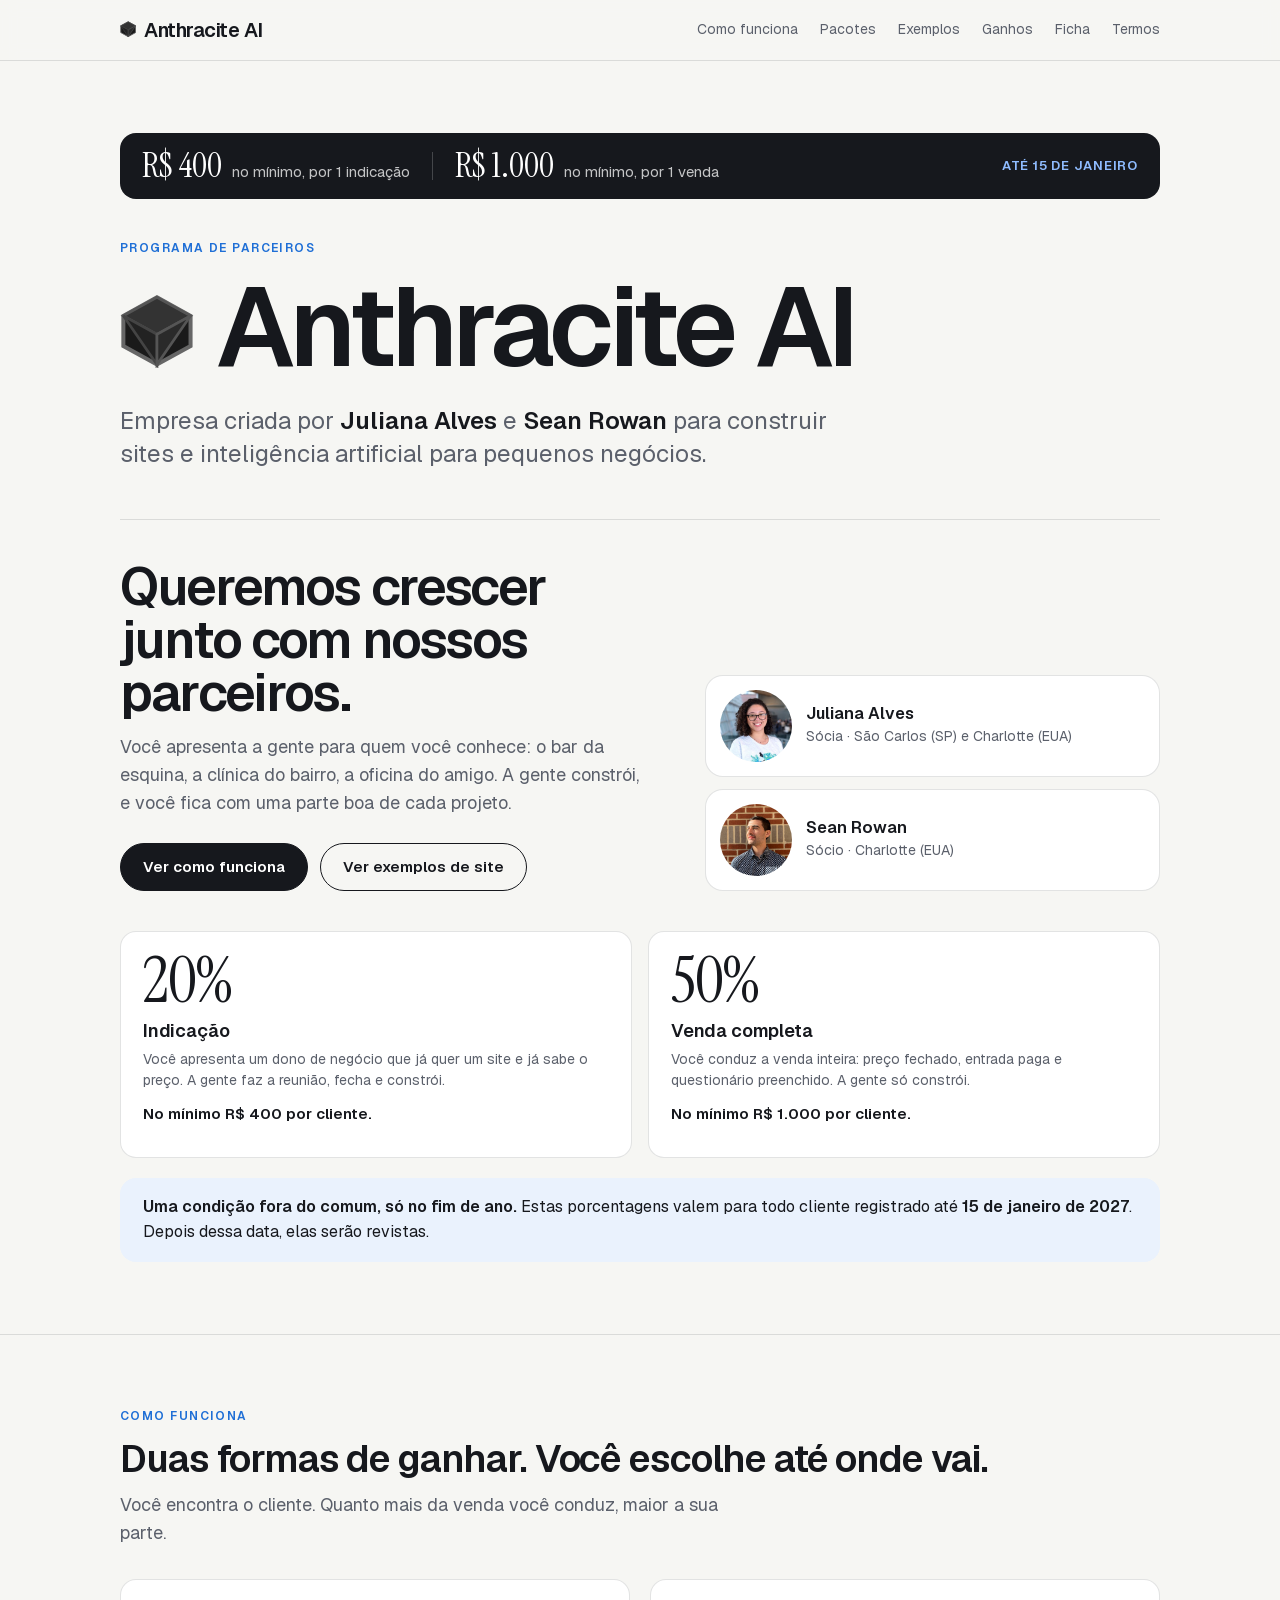
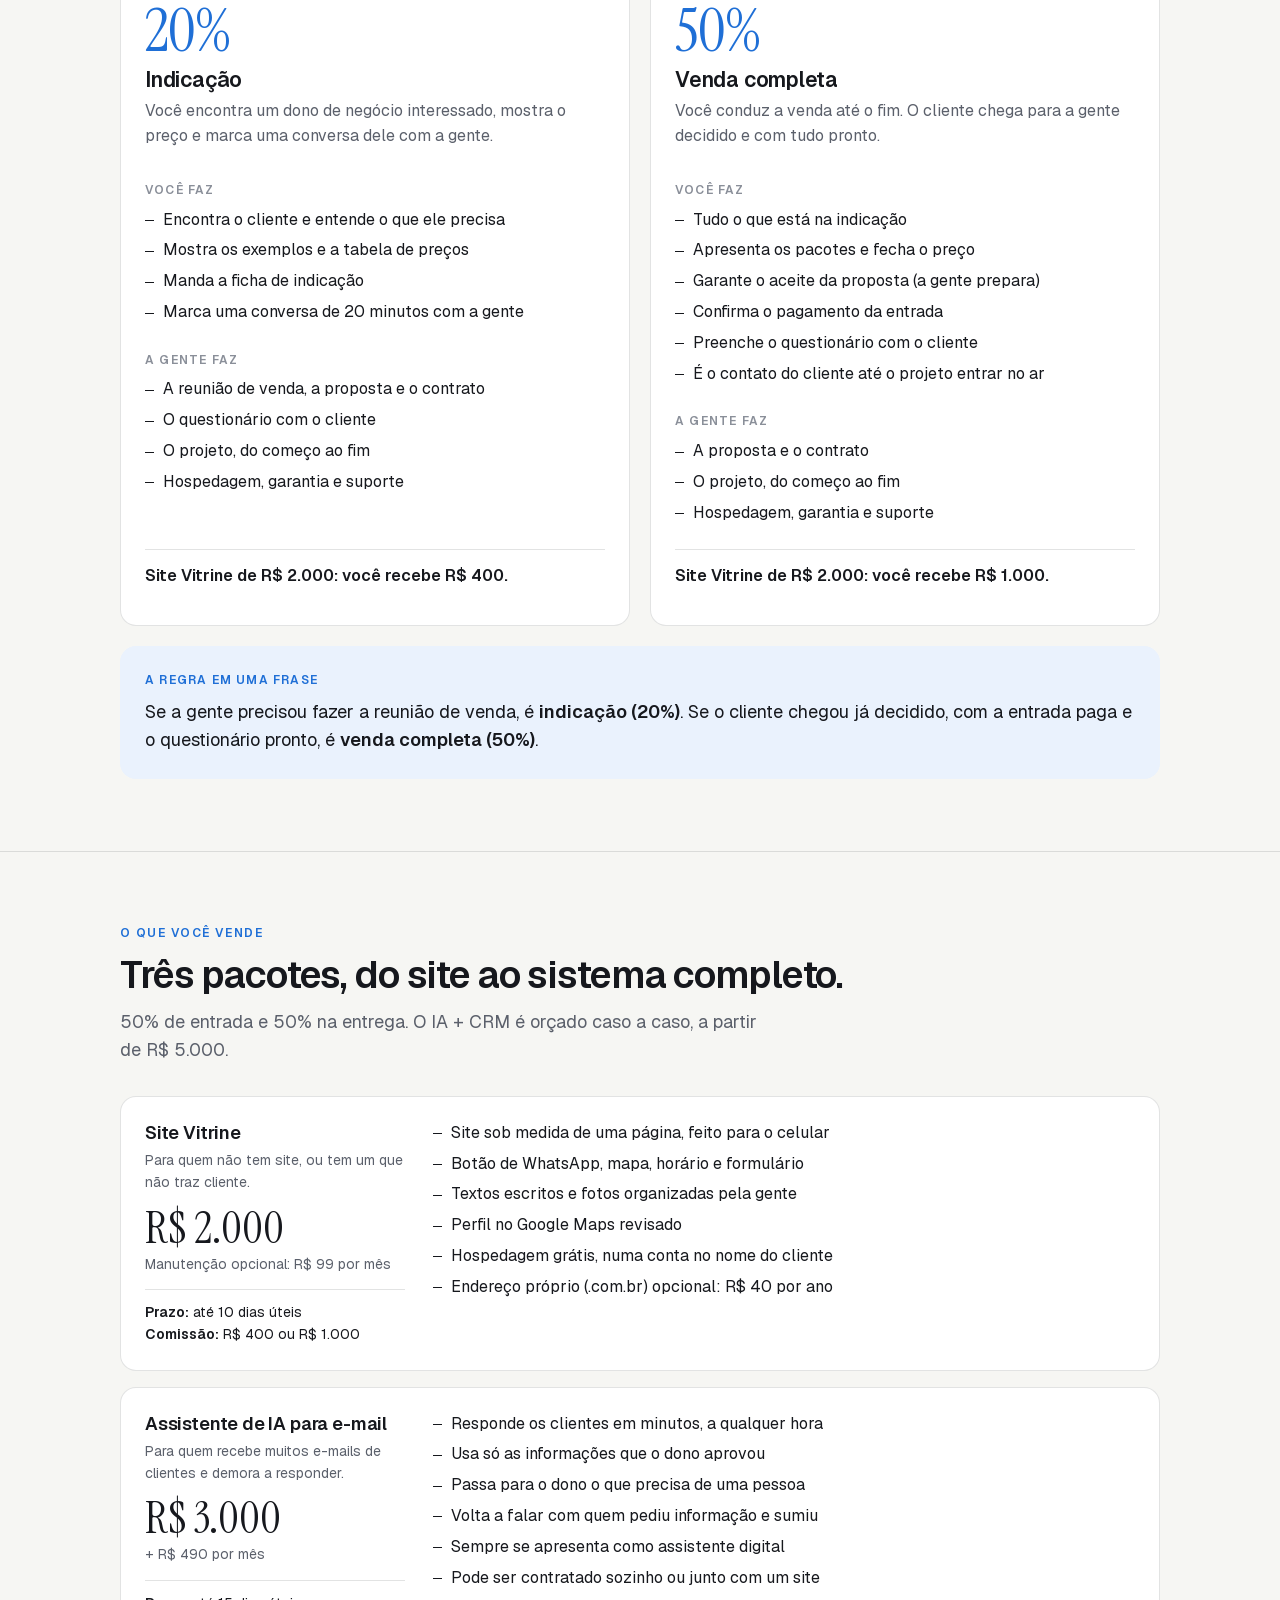
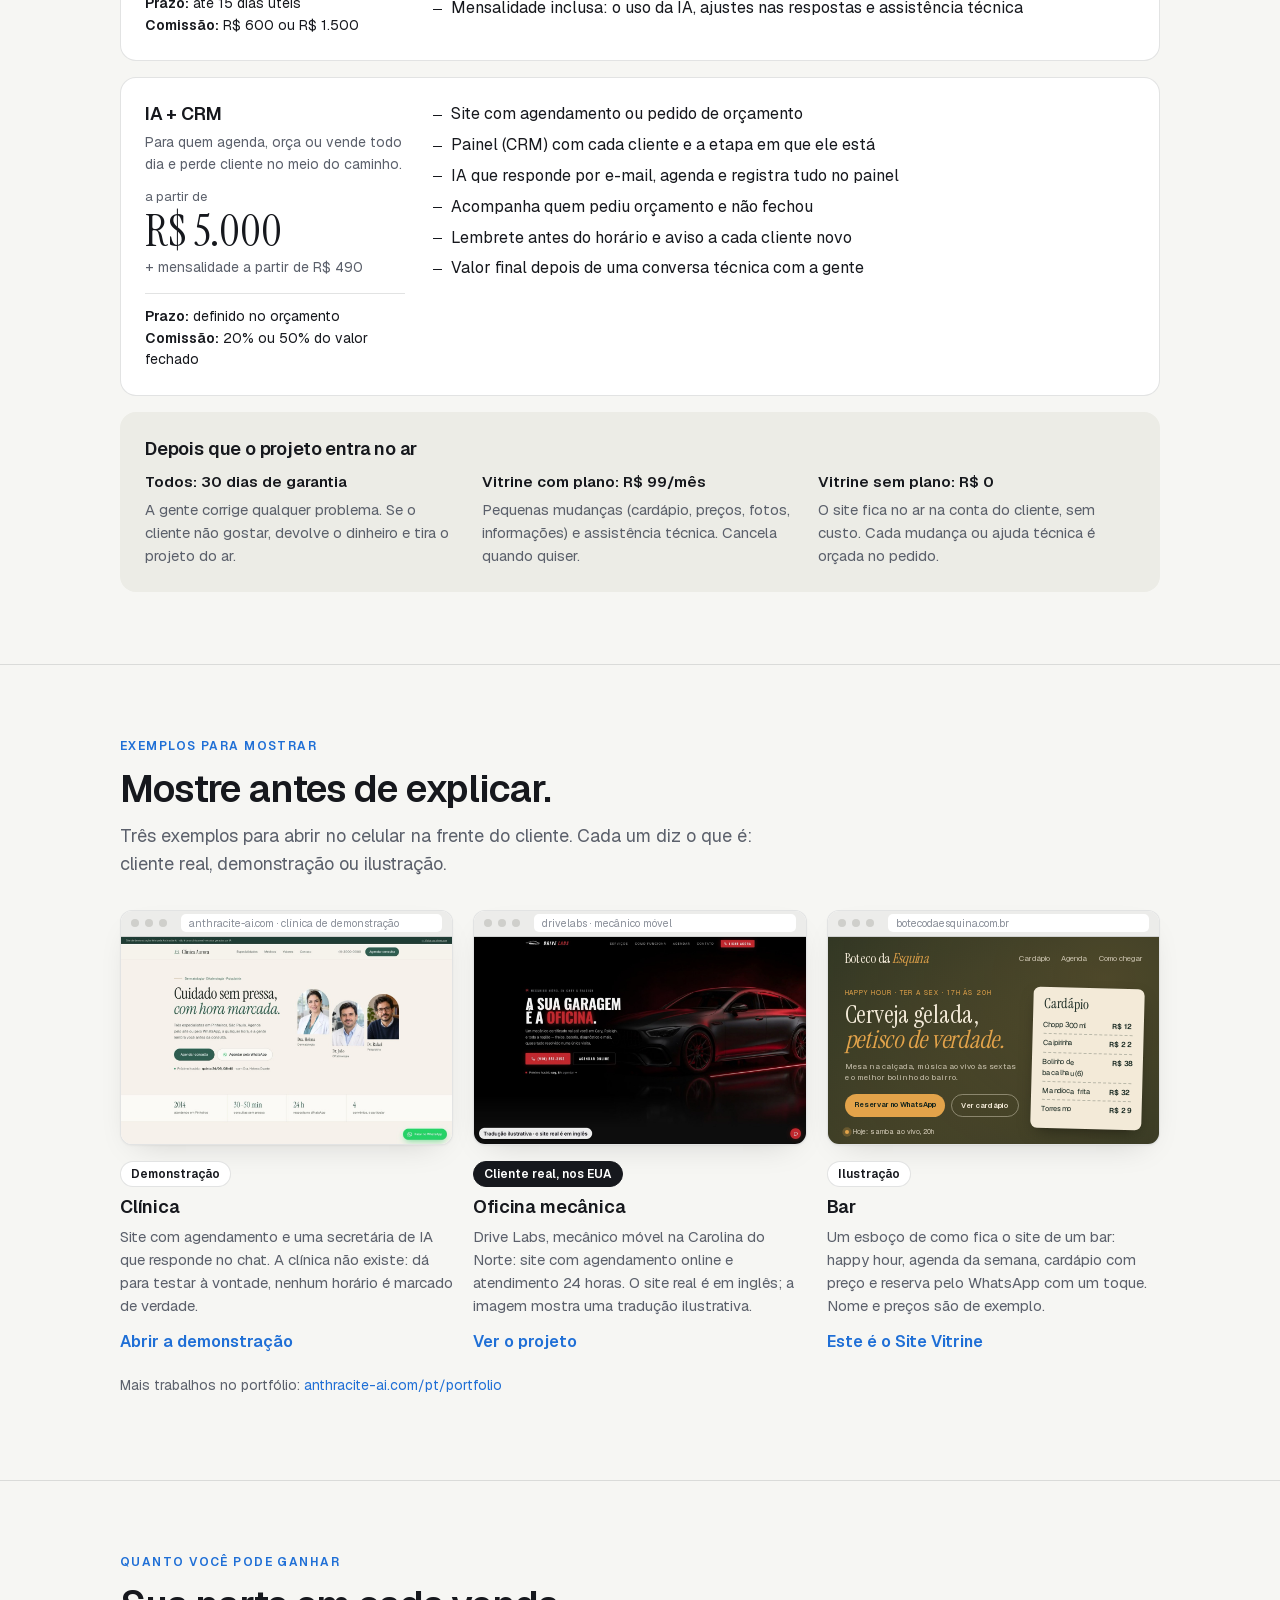
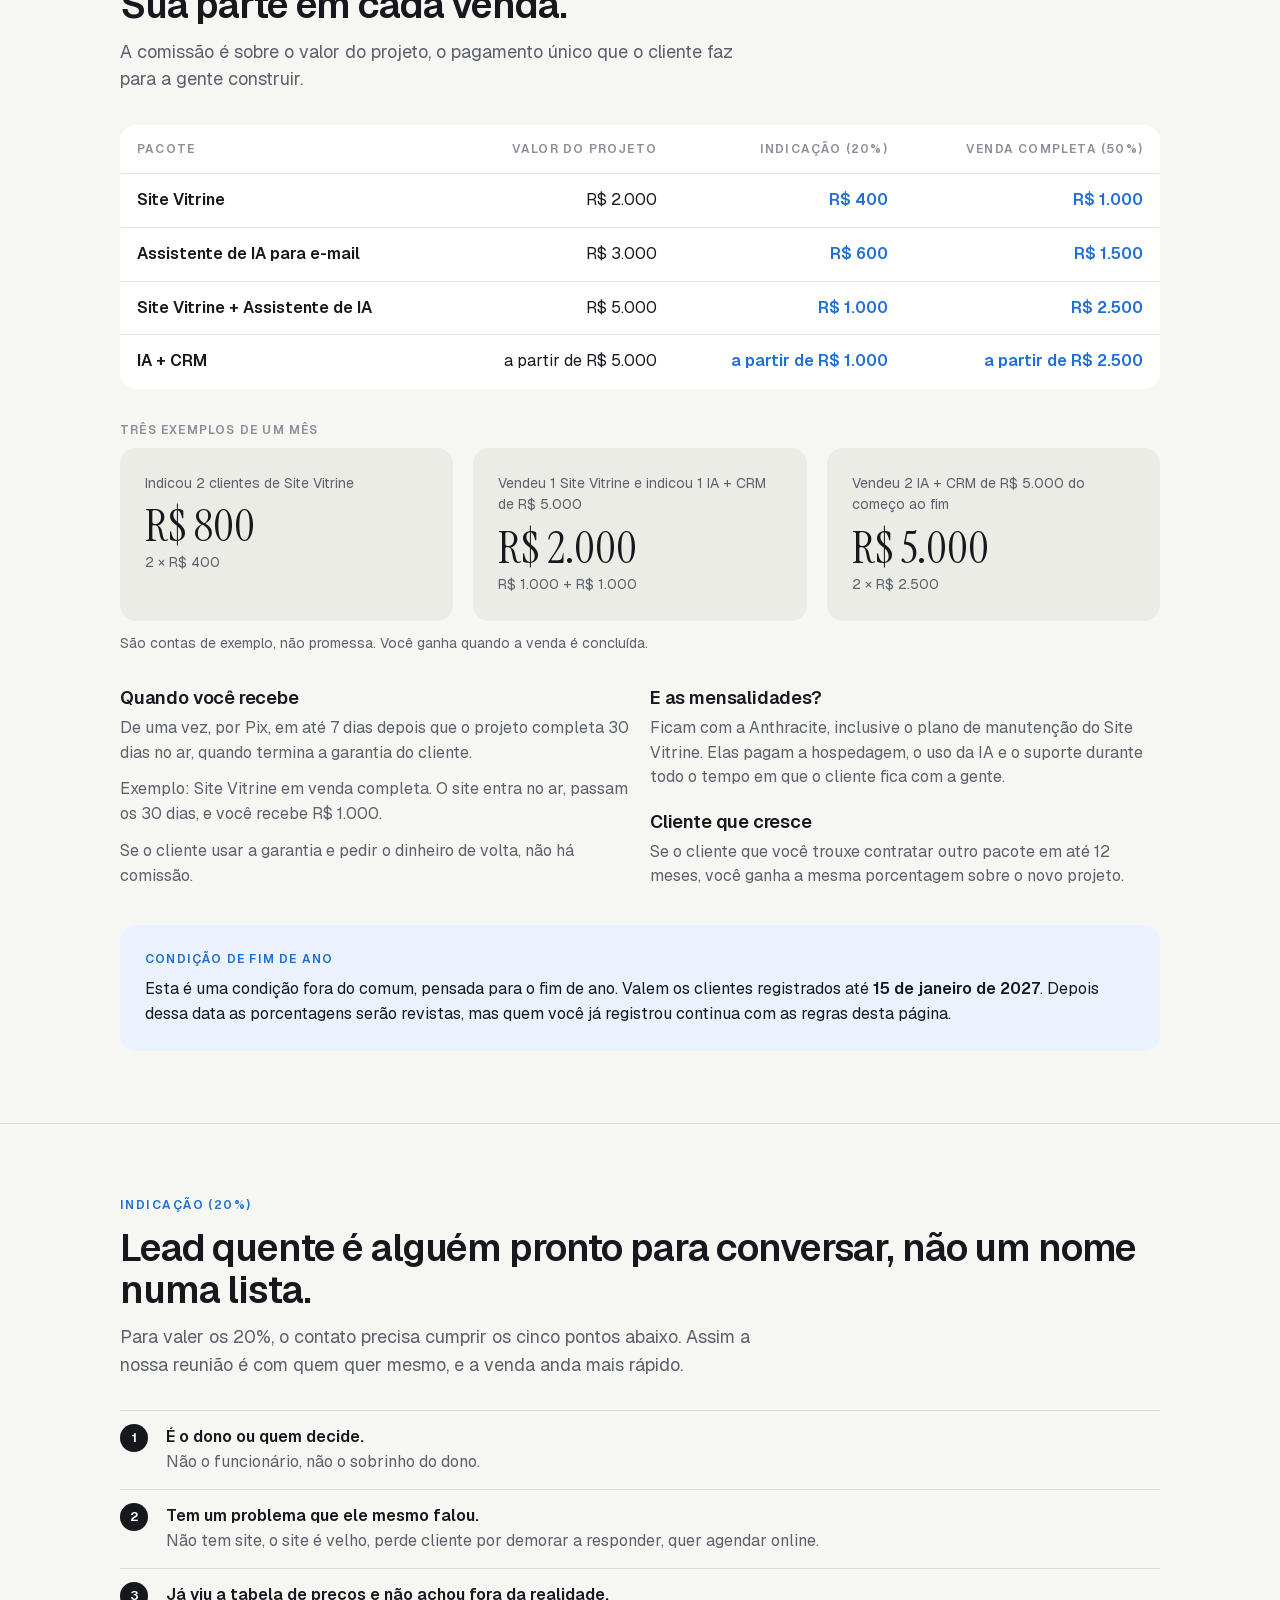
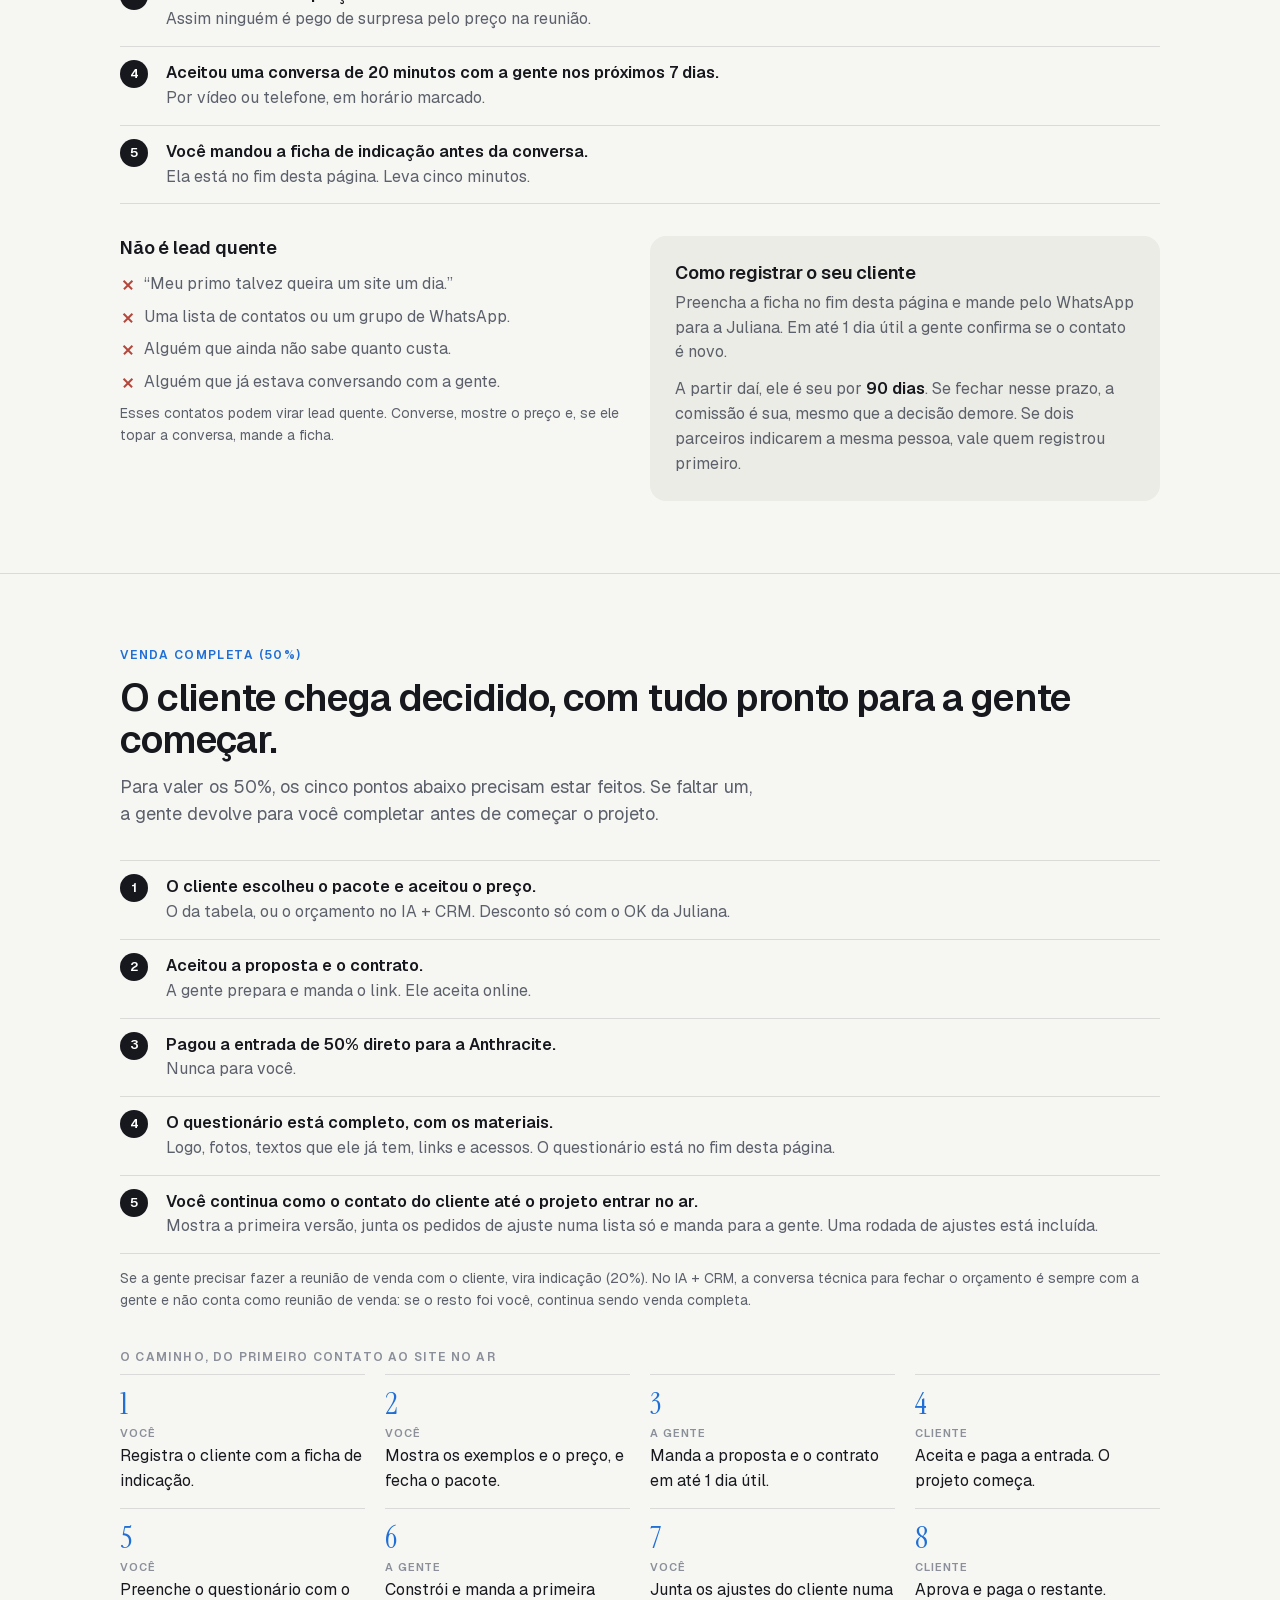
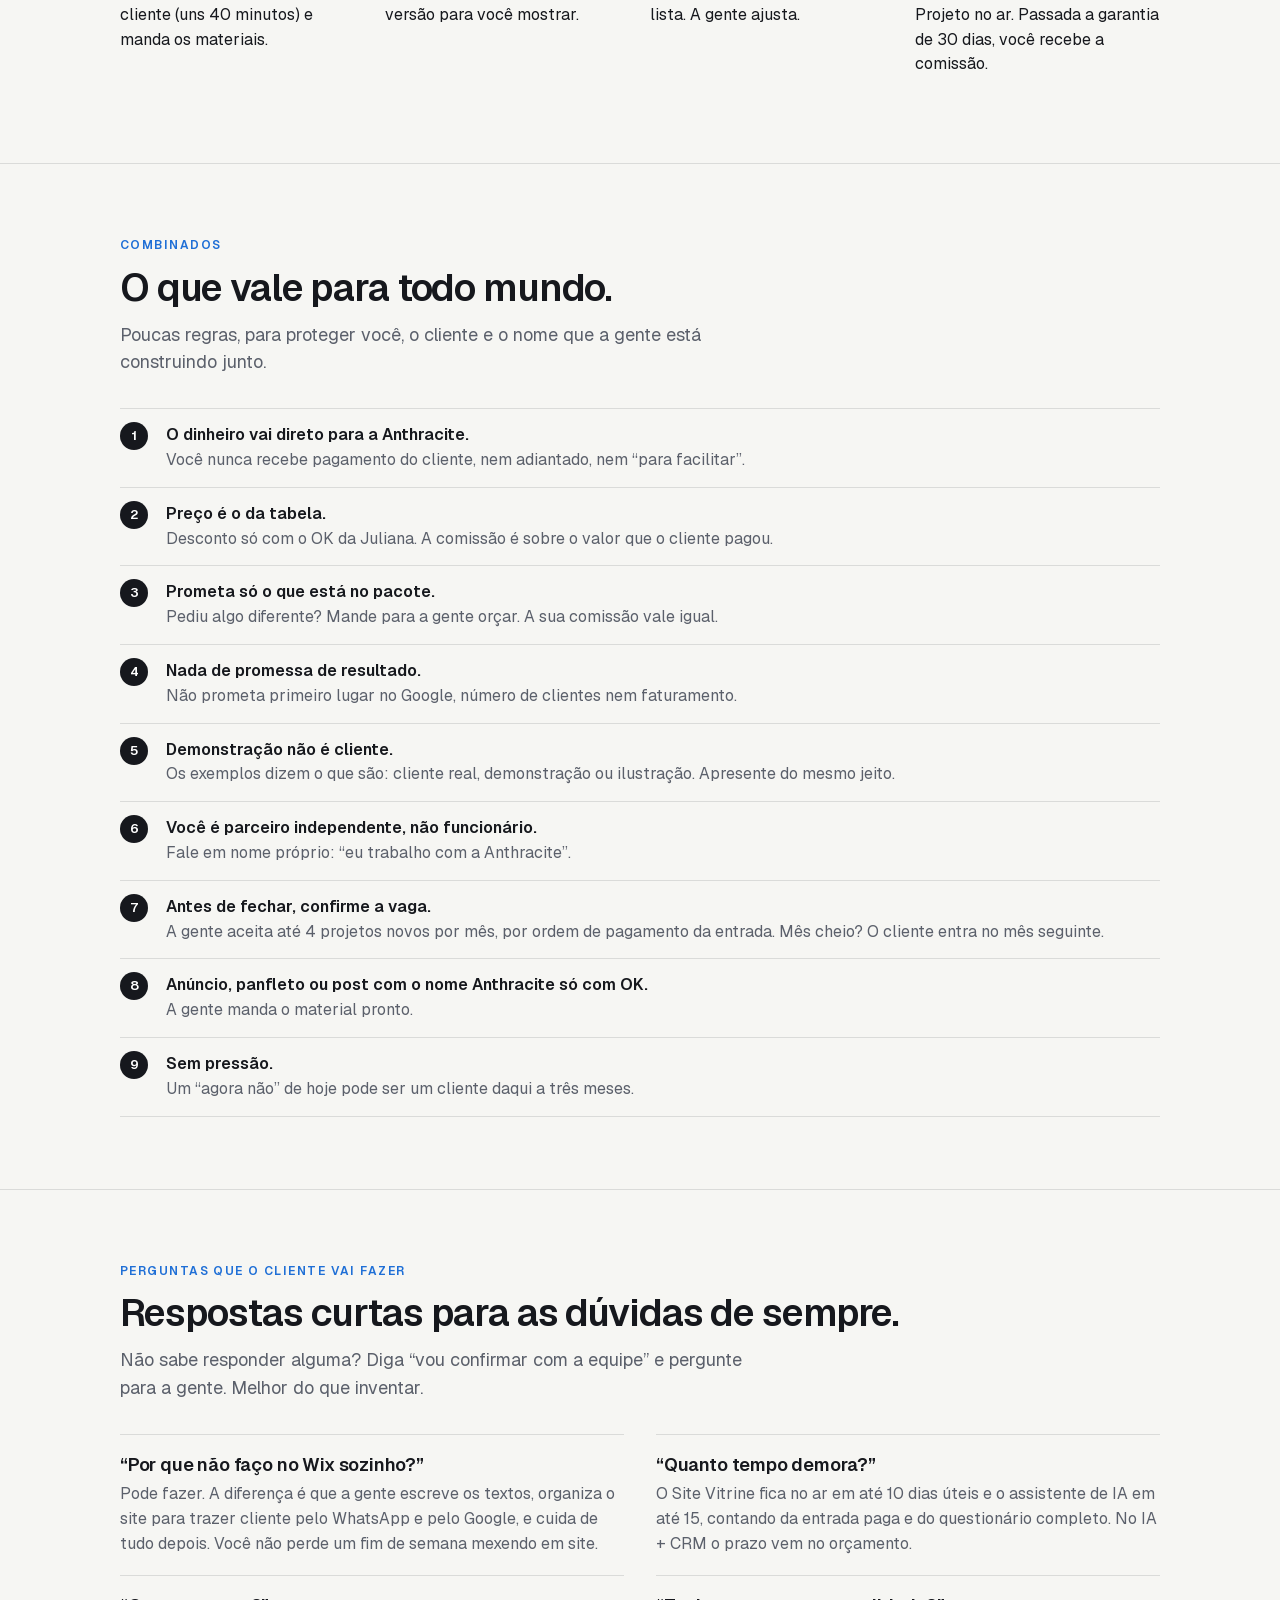
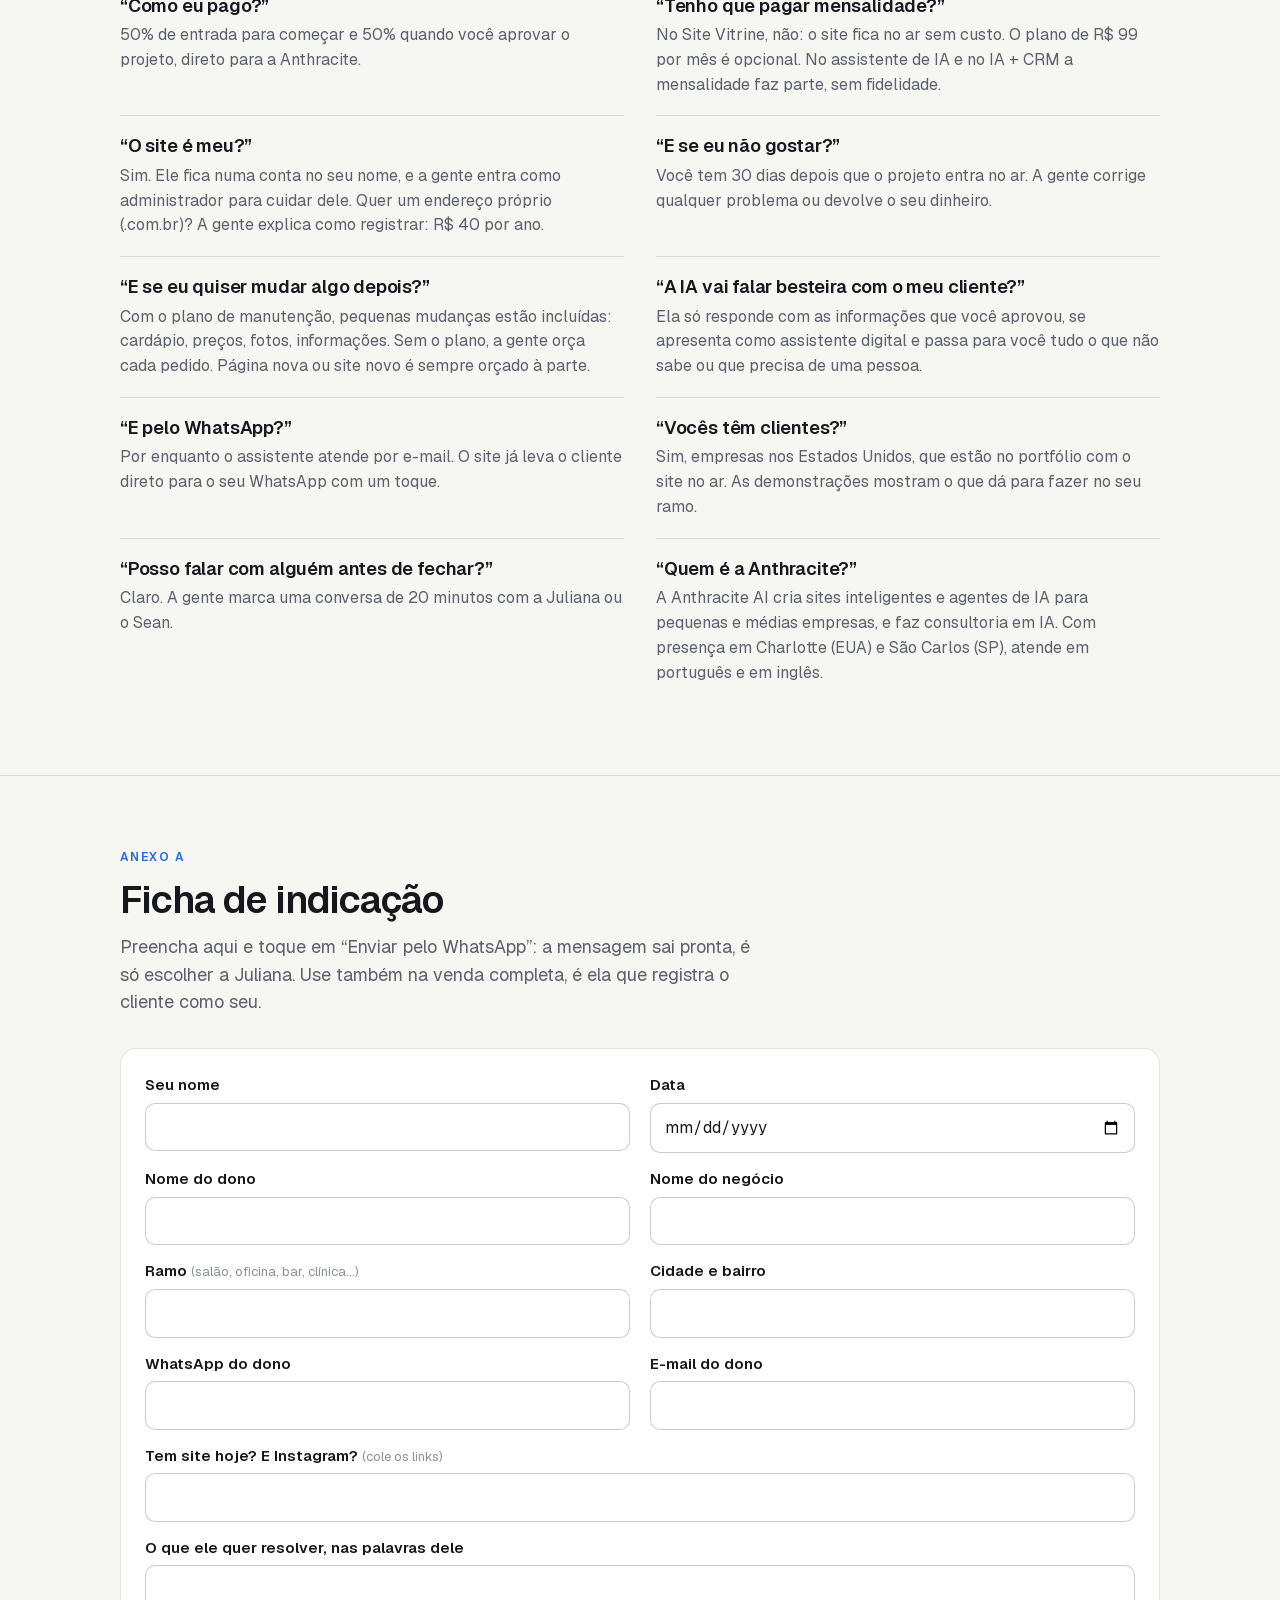
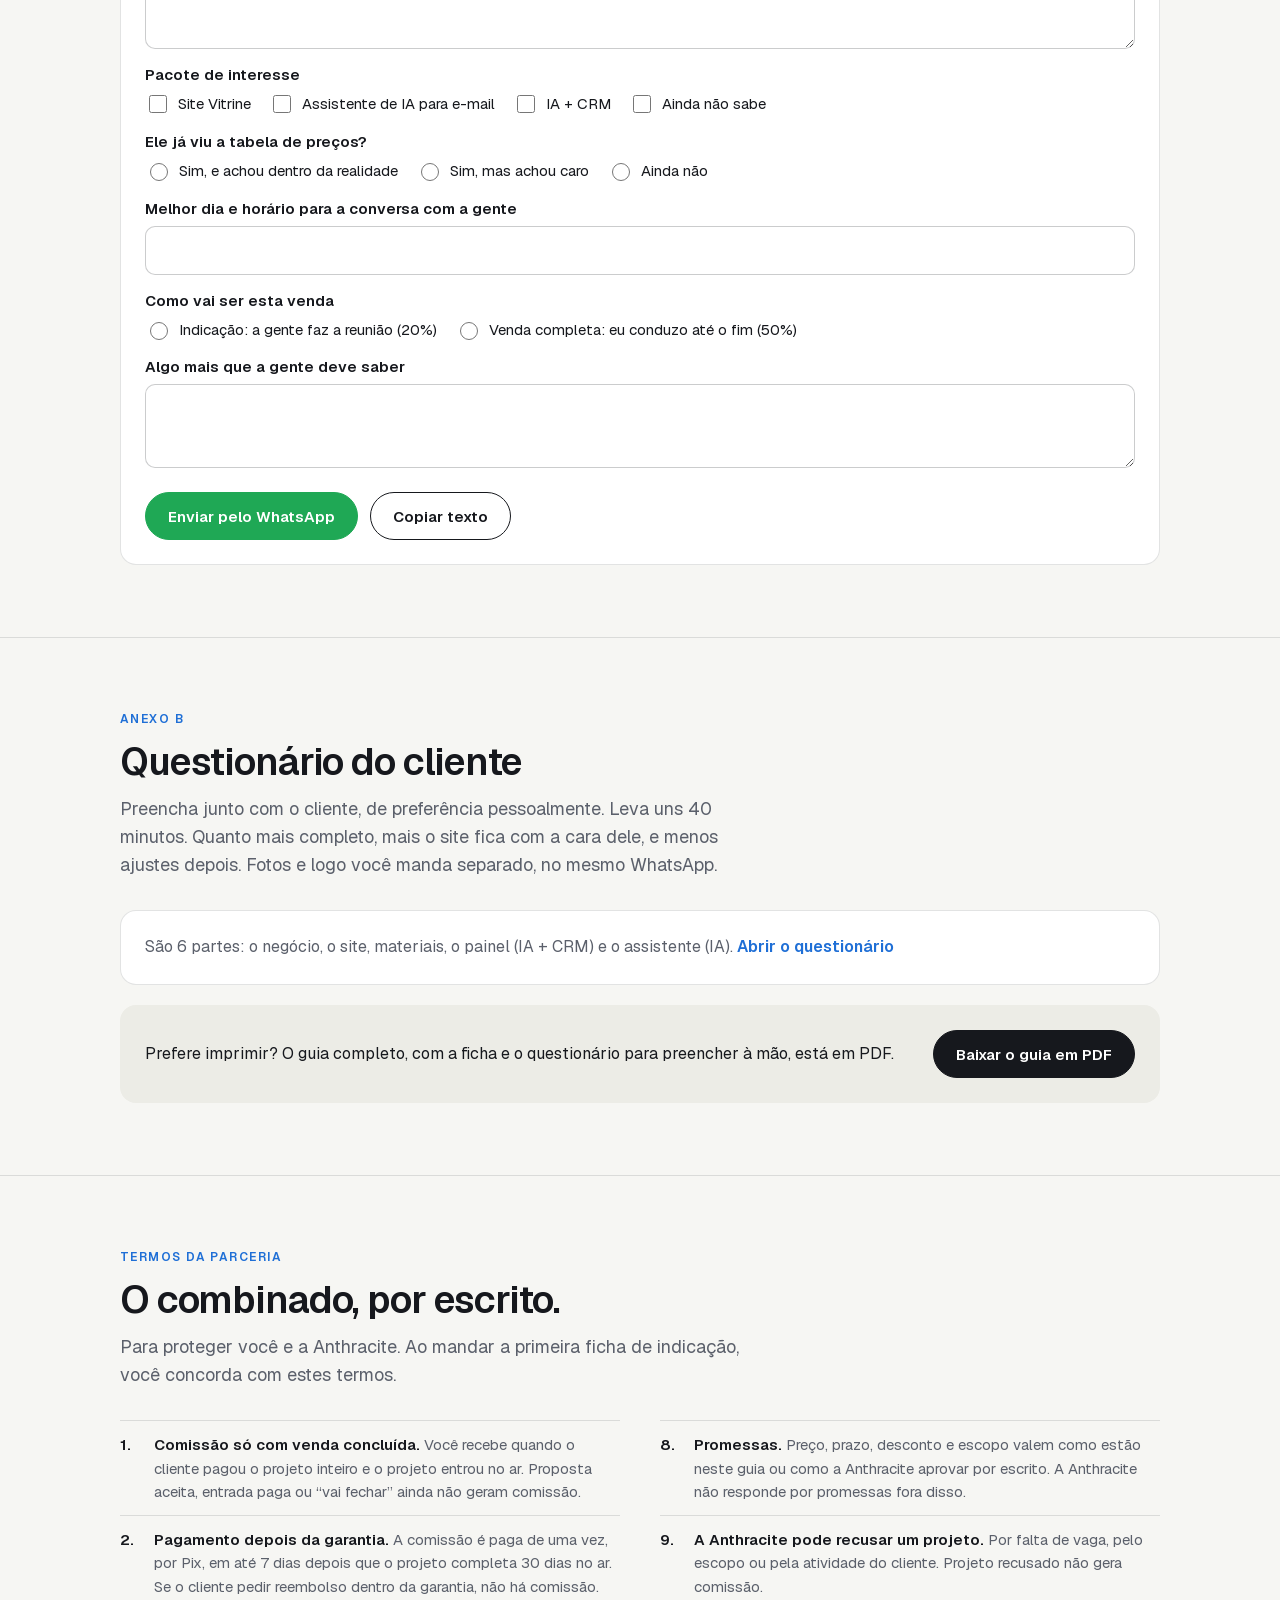
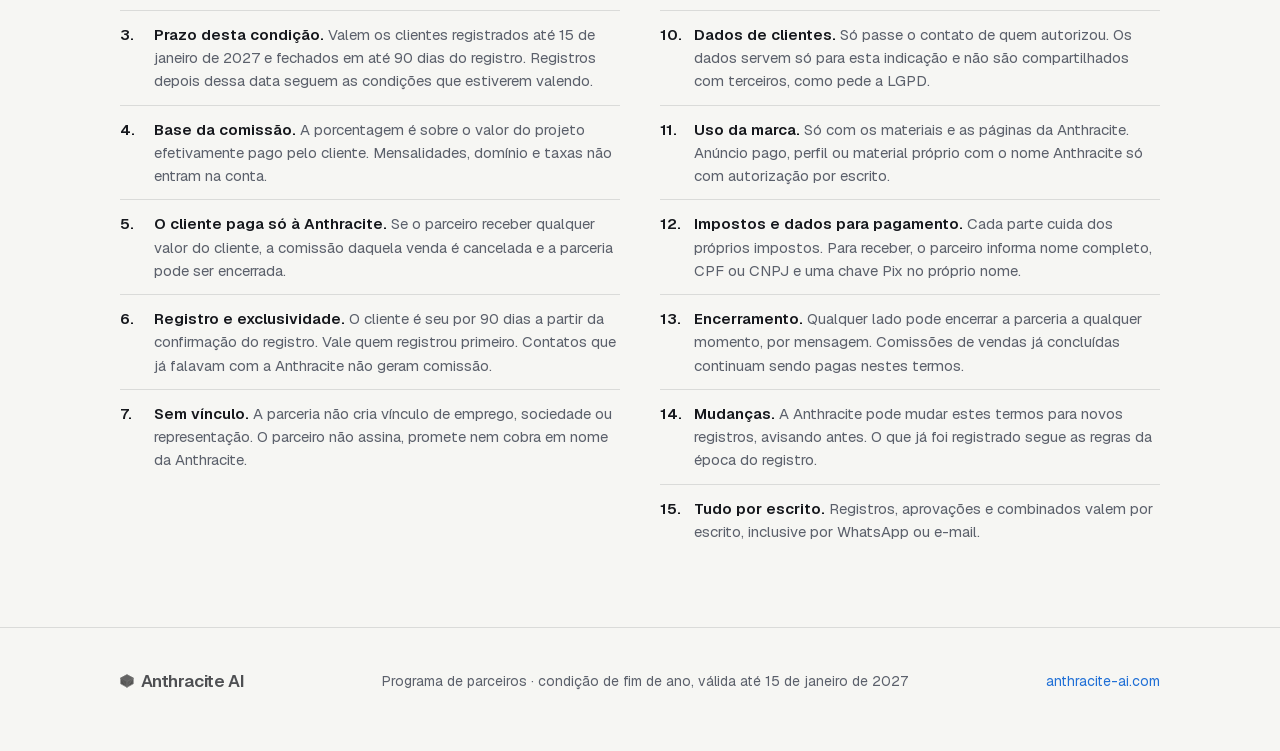
==== index.html @ 63279ece "Mínimos no topo, condição de fim de ano, pagamento após a garantia e termos da parceria" ====
<!doctype html>
<html lang="pt-BR">
<head>
<meta charset="utf-8">
<meta name="viewport" content="width=device-width, initial-scale=1">
<meta name="robots" content="noindex, nofollow">
<title>Seja parceiro · Anthracite AI</title>
<meta name="description" content="Programa de parceiros da Anthracite AI: indique ou venda sites e assistentes de IA e fique com 20% ou 50% de cada projeto.">
<meta property="og:title" content="Seja parceiro da Anthracite AI">
<meta property="og:description" content="Você apresenta, a gente constrói. 20% na indicação, 50% na venda completa.">
<link rel="icon" href="data:image/svg+xml,%3Csvg xmlns='http://www.w3.org/2000/svg' viewBox='0 0 22 22'%3E%3Cpolygon points='11,1 21,6.5 21,15.5 11,21 1,15.5 1,6.5' fill='%231a1a1a'/%3E%3Cpolygon points='11,1 21,6.5 11,12 1,6.5' fill='%23333'/%3E%3C/svg%3E">
<style>
@font-face { font-family: "Geist"; font-weight: 400; font-display: swap; src: url(assets/fonts/Geist-Regular.woff) format("woff"); }
@font-face { font-family: "Geist"; font-weight: 600; font-display: swap; src: url(assets/fonts/Geist-SemiBold.woff) format("woff"); }
@font-face { font-family: "Instrument Serif"; font-weight: 400; font-display: swap; src: url(assets/fonts/InstrumentSerif-Regular.woff) format("woff"); }

:root {
  --coal: #16181d;
  --muted: #5b606b;
  --faint: #8a8f99;
  --fog: #f6f6f3;
  --white: #ffffff;
  --line: rgba(22, 24, 29, 0.12);
  --blue: #1f6fd6;
  --blue-soft: #eaf2fd;
  --red: #b4473c;
  --wa: #1fa855;
}
* { box-sizing: border-box; }
html { scroll-behavior: smooth; -webkit-text-size-adjust: 100%; }
body {
  margin: 0; background: var(--fog); color: var(--coal);
  font-family: "Geist", -apple-system, "Helvetica Neue", Arial, sans-serif;
  font-size: 16px; line-height: 1.55;
}
img { max-width: 100%; display: block; }
a { color: var(--blue); text-decoration: none; }
a:hover { text-decoration: underline; }
.wrap { max-width: 1080px; margin: 0 auto; padding: 0 20px; }
section { padding: 72px 0; border-top: 1px solid var(--line); }
section[id] { scroll-margin-top: 64px; }

/* type */
.eyebrow { font-size: 12px; font-weight: 600; letter-spacing: .12em; text-transform: uppercase; color: var(--blue); margin: 0 0 12px; }
h1 { font-size: clamp(40px, 7vw, 68px); line-height: 1.02; letter-spacing: -.035em; font-weight: 600; margin: 0; }
h2 { font-size: clamp(28px, 4vw, 38px); line-height: 1.1; letter-spacing: -.03em; font-weight: 600; margin: 0 0 12px; }
h3 { font-size: 18px; line-height: 1.3; letter-spacing: -.01em; font-weight: 600; margin: 0 0 6px; }
p { margin: 0 0 12px; }
.lead { font-size: 18px; color: var(--muted); max-width: 640px; margin-bottom: 32px; }
.muted { color: var(--muted); }
.small { font-size: 14px; }
.serif { font-family: "Instrument Serif", Georgia, serif; font-weight: 400; }
.label { font-size: 12px; font-weight: 600; letter-spacing: .1em; text-transform: uppercase; color: var(--faint); margin: 20px 0 8px; }

/* chrome */
.top { position: sticky; top: 0; z-index: 10; background: rgba(246,246,243,.92); backdrop-filter: blur(8px); -webkit-backdrop-filter: blur(8px); border-bottom: 1px solid var(--line); }
.top .wrap { display: flex; align-items: center; justify-content: space-between; height: 60px; gap: 16px; }
.wordmark { display: inline-flex; align-items: baseline; gap: .4em; font-weight: 600; letter-spacing: -.025em; font-size: 20px; color: var(--coal); white-space: nowrap; }
.wordmark:hover { text-decoration: none; }
.wordmark svg { width: .82em; height: .82em; position: relative; top: .045em; flex-shrink: 0; }
.top nav { display: flex; gap: 22px; font-size: 14px; }
.top nav a { color: var(--muted); }
.top nav a:hover { color: var(--coal); text-decoration: none; }
@media (max-width: 760px) { .top nav { display: none; } }

.btn { display: inline-flex; align-items: center; justify-content: center; gap: 8px; height: 48px; padding: 0 22px; border-radius: 999px; font-weight: 600; font-size: 15px; border: 1px solid var(--coal); cursor: pointer; font-family: inherit; }
.btn:hover { text-decoration: none; }
.btn.dark { background: var(--coal); color: #fff; }
.btn.light { background: transparent; color: var(--coal); }
.btn.wa { background: var(--wa); border-color: var(--wa); color: #fff; }
.btns { display: flex; flex-wrap: wrap; gap: 12px; }

/* blocks */
.card { background: var(--white); border: 1px solid var(--line); border-radius: 16px; padding: 24px; }
.card.soft { background: #ecece6; border-color: transparent; }
.card.blue { background: var(--blue-soft); border-color: transparent; }
.grid2 { display: grid; grid-template-columns: 1fr 1fr; gap: 20px; }
.grid3 { display: grid; grid-template-columns: repeat(3, 1fr); gap: 20px; }
@media (max-width: 820px) { .grid2, .grid3 { grid-template-columns: 1fr; } }
ul.dash { list-style: none; padding: 0; margin: 0; }
ul.dash li { position: relative; padding-left: 18px; margin-bottom: 6px; }
ul.dash li::before { content: ""; position: absolute; left: 0; top: .78em; width: 9px; height: 1px; background: var(--coal); }
ol.check { list-style: none; padding: 0; margin: 0; counter-reset: c; }
ol.check li { counter-increment: c; position: relative; padding: 14px 0 14px 46px; border-top: 1px solid var(--line); }
ol.check li:last-child { border-bottom: 1px solid var(--line); }
ol.check li::before { content: counter(c); position: absolute; left: 0; top: 13px; width: 28px; height: 28px; border-radius: 50%; background: var(--coal); color: #fff; font-size: 13px; font-weight: 600; display: flex; align-items: center; justify-content: center; }
ol.check li strong { display: block; font-weight: 600; }
ol.check li span { color: var(--muted); }
.x { list-style: none; padding: 0; margin: 0; }
.x li { position: relative; padding-left: 24px; margin-bottom: 8px; color: var(--muted); }
.x li::before, .x li::after { content: ""; position: absolute; left: 2px; top: .75em; width: 12px; height: 1.5px; background: var(--red); transform: rotate(45deg); }
.x li::after { transform: rotate(-45deg); }

/* hero */
.hero { padding: 72px 0 72px; border-top: 0; }
.biglogo { display: inline-flex; align-items: baseline; gap: .2em; font-weight: 600; letter-spacing: -.04em; line-height: 1; font-size: clamp(52px, 11vw, 112px); color: var(--coal); white-space: nowrap; }
.biglogo svg { width: .66em; height: .66em; position: relative; top: .02em; flex-shrink: 0; }
.hero .made { font-size: clamp(19px, 2.4vw, 24px); color: var(--muted); max-width: 720px; margin: 22px 0 0; line-height: 1.4; }
.hero .made strong { color: var(--coal); font-weight: 600; }
.hero-row { display: grid; grid-template-columns: 1.2fr 1fr; gap: 40px; align-items: end; margin-top: 48px; padding-top: 40px; border-top: 1px solid var(--line); }
@media (max-width: 860px) { .hero-row { grid-template-columns: 1fr; gap: 28px; } }
.hero h1 { font-size: clamp(34px, 5vw, 52px); }
.hero .sub { font-size: 18px; color: var(--muted); max-width: 520px; margin: 14px 0 26px; }
.founders { display: flex; flex-direction: column; gap: 12px; }
.founder { display: flex; align-items: center; gap: 14px; background: var(--white); border: 1px solid var(--line); border-radius: 18px; padding: 14px 18px 14px 14px; }
.founder img { width: 72px; height: 72px; border-radius: 50%; object-fit: cover; flex-shrink: 0; }
.founder .name { font-weight: 600; font-size: 16.5px; line-height: 1.2; }
.founder .role { color: var(--muted); font-size: 14px; margin-top: 2px; }
.pct { display: grid; grid-template-columns: 1fr 1fr; gap: 16px; margin-top: 40px; }
.pct .card { padding: 20px 22px; }
.big { font-family: "Instrument Serif", Georgia, serif; font-size: 64px; line-height: .9; letter-spacing: -.02em; }
.banner { margin-top: 20px; padding: 16px 22px; }

.hook { display: flex; flex-wrap: wrap; align-items: center; gap: 10px 22px; background: var(--coal); color: #fff; border-radius: 16px; padding: 16px 22px; margin-bottom: 40px; }
.hook .item { display: flex; align-items: baseline; gap: 10px; }
.hook .num { font-family: "Instrument Serif", Georgia, serif; font-size: 34px; line-height: 1; color: #fff; }
.hook .txt { font-size: 15px; color: rgba(255,255,255,.75); }
.hook .sep { width: 1px; height: 28px; background: rgba(255,255,255,.2); }
.hook .until { margin-left: auto; font-size: 13px; font-weight: 600; letter-spacing: .06em; text-transform: uppercase; color: #8fbcff; }
@media (max-width: 760px) { .hook .sep { display: none; } .hook .until { margin-left: 0; } }
.min { margin-top: 10px; font-weight: 600; font-size: 15px; }
ol.terms { counter-reset: t; list-style: none; padding: 0; margin: 0; columns: 2; column-gap: 40px; }
@media (max-width: 760px) { ol.terms { columns: 1; } }
ol.terms li { counter-increment: t; break-inside: avoid; position: relative; padding: 12px 0 12px 34px; border-top: 1px solid var(--line); font-size: 15px; color: var(--muted); }
ol.terms li::before { content: counter(t) "."; position: absolute; left: 0; top: 12px; font-weight: 600; color: var(--coal); }
ol.terms li strong { color: var(--coal); font-weight: 600; }

/* tiers */
.tier .big { color: var(--blue); font-size: 60px; }
.tier .example { margin-top: 18px; padding-top: 14px; border-top: 1px solid var(--line); font-weight: 600; }
.tier { display: flex; flex-direction: column; }
.tier .example { margin-top: auto; }
.tier .spacer { height: 18px; }

/* packages */
.pkg { display: grid; grid-template-columns: 260px 1fr; gap: 28px; }
@media (max-width: 760px) { .pkg { grid-template-columns: 1fr; gap: 16px; } }
.price { font-family: "Instrument Serif", Georgia, serif; font-size: 44px; line-height: 1; margin-top: 12px; }
.from { font-size: 13px; color: var(--muted); margin-top: 12px; }
.from + .price { margin-top: 2px; }
.per { font-size: 14px; color: var(--muted); margin-top: 4px; }
.meta { margin-top: 14px; padding-top: 12px; border-top: 1px solid var(--line); font-size: 14px; }
.meta b { font-weight: 600; }
.stack > * + * { margin-top: 16px; }
.after .grid3 > div { color: var(--muted); font-size: 15px; }
.after .grid3 b { display: block; color: var(--coal); margin-bottom: 4px; }

/* examples */
.ex { display: flex; flex-direction: column; }
.frame { border-radius: 12px; overflow: hidden; border: 1px solid var(--line); background: #fff; box-shadow: 0 1px 2px rgba(0,0,0,.04), 0 12px 32px -16px rgba(0,0,0,.18); }
.frame .bar { height: 26px; display: flex; align-items: center; gap: 6px; padding: 0 10px; background: #ececea; border-bottom: 1px solid var(--line); }
.frame .bar i { width: 8px; height: 8px; border-radius: 50%; background: #cfcfcb; }
.frame .bar span { margin-left: 8px; font-size: 10.5px; color: var(--faint); background: #fff; border-radius: 5px; padding: 1px 8px; flex: 1; white-space: nowrap; overflow: hidden; text-overflow: ellipsis; }
.frame .shot { aspect-ratio: 16 / 10; overflow: hidden; }
.frame .shot img { width: 100%; height: 100%; object-fit: cover; object-position: top left; }
.ex .tag { display: inline-block; font-size: 12px; font-weight: 600; padding: 3px 10px; border-radius: 999px; background: var(--white); border: 1px solid var(--line); margin: 16px 0 8px; align-self: flex-start; }
.ex .tag.real { background: var(--coal); color: #fff; border-color: var(--coal); }
.ex p { color: var(--muted); font-size: 15px; }
.ex .go { margin-top: auto; font-weight: 600; }

/* the bar mock, drawn in HTML */
.boteco { container-type: inline-size; height: 100%; background: #13241d; color: #f3ead8; font-family: "Geist", sans-serif; position: relative; overflow: hidden; }
.boteco::before { content: ""; position: absolute; inset: 0; background:
  radial-gradient(60cqw 50cqw at 85% 20%, rgba(227,163,74,.28), transparent 70%),
  radial-gradient(40cqw 30cqw at 10% 110%, rgba(227,163,74,.14), transparent 70%); }
.boteco > * { position: relative; }
.bt-nav { display: flex; align-items: center; justify-content: space-between; padding: 3.4cqw 5cqw; font-size: 2.3cqw; color: rgba(243,234,216,.75); }
.bt-logo { font-family: "Instrument Serif", Georgia, serif; font-size: 4.2cqw; color: #f3ead8; letter-spacing: -.01em; }
.bt-logo em { color: #e3a34a; font-style: italic; }
.bt-nav .links { display: flex; gap: 3.5cqw; }
.bt-body { display: grid; grid-template-columns: 1.15fr 1fr; gap: 4cqw; padding: 2cqw 5cqw 0; align-items: start; }
.bt-kicker { font-size: 2cqw; letter-spacing: .14em; text-transform: uppercase; color: #e3a34a; margin-bottom: 1.6cqw; }
.bt-h { font-family: "Instrument Serif", Georgia, serif; font-size: 7.6cqw; line-height: .98; letter-spacing: -.01em; }
.bt-h em { color: #e3a34a; }
.bt-p { font-size: 2.4cqw; line-height: 1.45; color: rgba(243,234,216,.75); margin: 2.4cqw 0 3cqw; }
.bt-btns { display: flex; gap: 1.8cqw; }
.bt-btn { font-size: 2.2cqw; font-weight: 600; padding: 1.6cqw 2.8cqw; border-radius: 99px; background: #e3a34a; color: #13241d; white-space: nowrap; }
.bt-btn.o { background: transparent; color: #f3ead8; border: 1px solid rgba(243,234,216,.4); }
.bt-menu { background: #f3ead8; color: #13241d; border-radius: 2cqw; padding: 3cqw 3.2cqw; box-shadow: 0 2cqw 5cqw -2cqw rgba(0,0,0,.5); transform: rotate(1.5deg); }
.bt-menu .t { font-family: "Instrument Serif", Georgia, serif; font-size: 4.2cqw; line-height: 1; margin-bottom: 1.6cqw; }
.bt-menu .row { display: flex; justify-content: space-between; gap: 2cqw; font-size: 2.2cqw; padding: .9cqw 0; border-bottom: 1px dashed rgba(19,36,29,.25); }
.bt-menu .row:last-child { border-bottom: 0; }
.bt-menu .row b { font-weight: 600; white-space: nowrap; }
.bt-live { display: inline-flex; align-items: center; gap: 1.2cqw; margin-top: 2.6cqw; font-size: 2.1cqw; color: rgba(243,234,216,.85); }
.bt-live::before { content: ""; width: 1.4cqw; height: 1.4cqw; border-radius: 50%; background: #e3a34a; box-shadow: 0 0 0 .8cqw rgba(227,163,74,.25); }

/* money table */
.table-wrap { overflow-x: auto; -webkit-overflow-scrolling: touch; }
table { width: 100%; border-collapse: collapse; min-width: 560px; background: var(--white); border-radius: 16px; overflow: hidden; border: 1px solid var(--line); }
th, td { text-align: left; padding: 14px 16px; border-bottom: 1px solid var(--line); }
tr:last-child td { border-bottom: 0; }
th { font-size: 12px; letter-spacing: .1em; text-transform: uppercase; color: var(--faint); font-weight: 600; }
td.num, th.num { text-align: right; white-space: nowrap; }
td.hi { font-weight: 600; color: var(--blue); }
td:first-child { white-space: nowrap; }
.scenario .total { font-family: "Instrument Serif", Georgia, serif; font-size: 44px; line-height: 1; margin: 10px 0 4px; }

/* steps */
.steps { display: grid; grid-template-columns: repeat(4, 1fr); gap: 0 20px; }
@media (max-width: 860px) { .steps { grid-template-columns: 1fr 1fr; } }
@media (max-width: 520px) { .steps { grid-template-columns: 1fr; } }
.step { padding: 14px 0; border-top: 1px solid var(--line); }
.step .n { font-family: "Instrument Serif", Georgia, serif; font-size: 30px; line-height: 1; color: var(--blue); }
.step .who { font-size: 11px; font-weight: 600; letter-spacing: .08em; text-transform: uppercase; color: var(--faint); margin: 6px 0 2px; }

/* faq */
.faq { display: grid; grid-template-columns: 1fr 1fr; gap: 0 32px; }
@media (max-width: 760px) { .faq { grid-template-columns: 1fr; } }
.faq div { padding: 18px 0; border-top: 1px solid var(--line); }
.faq p { color: var(--muted); margin: 0; }

/* forms */
form .fields { display: grid; grid-template-columns: 1fr 1fr; gap: 14px 20px; }
@media (max-width: 640px) { form .fields { grid-template-columns: 1fr; } }
.f { display: flex; flex-direction: column; gap: 6px; }
.f.full { grid-column: 1 / -1; }
.f > span { font-weight: 600; font-size: 15px; }
.f > span small { font-weight: 400; color: var(--faint); font-size: 13px; }
input[type=text], input[type=email], input[type=tel], input[type=date], textarea {
  font: inherit; font-size: 16px; padding: 11px 13px; border: 1px solid rgba(22,24,29,.22); border-radius: 10px; background: #fff; color: var(--coal); width: 100%;
}
textarea { min-height: 84px; resize: vertical; }
input:focus, textarea:focus { outline: 2px solid var(--blue); outline-offset: 1px; border-color: transparent; }
.opts { display: flex; flex-wrap: wrap; gap: 8px 18px; }
.opts label { display: inline-flex; align-items: center; gap: 8px; font-size: 15px; cursor: pointer; }
.opts input { width: 18px; height: 18px; accent-color: var(--coal); }
.formsec { grid-column: 1 / -1; display: flex; justify-content: space-between; align-items: baseline; gap: 12px; flex-wrap: wrap; margin-top: 18px; padding-top: 14px; border-top: 2px solid var(--coal); font-weight: 600; font-size: 17px; }
.formsec:first-child { margin-top: 0; }
.pill { font-size: 12px; font-weight: 600; padding: 3px 10px; border-radius: 999px; background: var(--fog); }
.pill.blue { background: var(--blue); color: #fff; }
.send { margin-top: 24px; display: flex; flex-wrap: wrap; gap: 12px; align-items: center; }
.send .hint { font-size: 14px; color: var(--muted); }
details.form-card > summary { list-style: none; cursor: pointer; }
details.form-card > summary::-webkit-details-marker { display: none; }
details.form-card > summary .open { font-weight: 600; color: var(--blue); }
details.form-card[open] > summary .open { display: none; }
details.form-card[open] > summary { margin-bottom: 20px; }

footer { padding: 40px 0 56px; border-top: 1px solid var(--line); color: var(--muted); font-size: 14px; }
footer .wrap { display: flex; flex-wrap: wrap; gap: 12px 24px; justify-content: space-between; align-items: center; }

@media (prefers-reduced-motion: reduce) { html { scroll-behavior: auto; } }
@media print {
  .top, .send, .btns, .btn { display: none !important; }
  body { background: #fff; }
  section { padding: 28px 0; break-inside: avoid-page; }
  details.form-card { display: block; }
}
</style>
</head>
<body>

<header class="top">
  <div class="wrap">
    <a class="wordmark" href="#inicio" aria-label="Anthracite AI">
      <svg viewBox="0 0 22 22" fill="none" aria-hidden="true"><polygon points="11,1 21,6.5 21,15.5 11,21 1,15.5 1,6.5" fill="#1a1a1a" stroke="#666" stroke-width="1.2"/><polygon points="11,1 21,6.5 11,12 1,6.5" fill="#333" stroke="#555" stroke-width="0.8"/><polygon points="1,6.5 11,12 11,21" fill="#222" stroke="#444" stroke-width="0.8"/><polygon points="21,6.5 11,12 11,21" fill="#2a2a2a" stroke="#555" stroke-width="0.8"/></svg>Anthracite AI
    </a>
    <nav aria-label="Seções">
      <a href="#como-funciona">Como funciona</a>
      <a href="#pacotes">Pacotes</a>
      <a href="#exemplos">Exemplos</a>
      <a href="#ganhos">Ganhos</a>
      <a href="#ficha">Ficha</a>
      <a href="#termos">Termos</a>
    </nav>
  </div>
</header>

<main id="inicio">

<!-- ============ HERO ============ -->
<section class="hero">
  <div class="wrap">
    <div class="hook">
      <div class="item"><span class="num">R$&nbsp;400</span><span class="txt">no mínimo, por 1 indicação</span></div>
      <span class="sep"></span>
      <div class="item"><span class="num">R$&nbsp;1.000</span><span class="txt">no mínimo, por 1 venda</span></div>
      <span class="until">Até 15 de janeiro</span>
    </div>
    <p class="eyebrow">Programa de parceiros</p>
    <div class="biglogo" role="img" aria-label="Anthracite AI"><svg viewBox="0 0 22 22" fill="none" aria-hidden="true"><polygon points="11,1 21,6.5 21,15.5 11,21 1,15.5 1,6.5" fill="#1a1a1a" stroke="#666" stroke-width="1.2"/><polygon points="11,1 21,6.5 11,12 1,6.5" fill="#333" stroke="#555" stroke-width="0.8"/><polygon points="1,6.5 11,12 11,21" fill="#222" stroke="#444" stroke-width="0.8"/><polygon points="21,6.5 11,12 11,21" fill="#2a2a2a" stroke="#555" stroke-width="0.8"/></svg>Anthracite AI</div>
    <p class="made">Empresa criada por <strong>Juliana Alves</strong> e <strong>Sean Rowan</strong> para construir sites e inteligência artificial para pequenos negócios.</p>

    <div class="hero-row">
      <div>
        <h1>Queremos crescer junto com nossos parceiros.</h1>
        <p class="sub">Você apresenta a gente para quem você conhece: o bar da esquina, a clínica do bairro, a oficina do amigo. A gente constrói, e você fica com uma parte boa de cada projeto.</p>
        <div class="btns">
          <a class="btn dark" href="#como-funciona">Ver como funciona</a>
          <a class="btn light" href="#exemplos">Ver exemplos de site</a>
        </div>
      </div>
      <div class="founders">
        <div class="founder"><img src="assets/juliana.jpg" alt="Foto de Juliana Alves" width="72" height="72"><div><div class="name">Juliana Alves</div><div class="role">Sócia · São Carlos (SP) e Charlotte (EUA)</div></div></div>
        <div class="founder"><img src="assets/sean.jpg" alt="Foto de Sean Rowan" width="72" height="72"><div><div class="name">Sean Rowan</div><div class="role">Sócio · Charlotte (EUA)</div></div></div>
      </div>
    </div>

    <div class="pct">
      <div class="card">
        <div class="big">20%</div>
        <h3 style="margin-top:10px">Indicação</h3>
        <p class="muted small" style="margin:0">Você apresenta um dono de negócio que já quer um site e já sabe o preço. A gente faz a reunião, fecha e constrói.</p>
        <p class="min">No mínimo R$&nbsp;400 por cliente.</p>
      </div>
      <div class="card">
        <div class="big">50%</div>
        <h3 style="margin-top:10px">Venda completa</h3>
        <p class="muted small" style="margin:0">Você conduz a venda inteira: preço fechado, entrada paga e questionário preenchido. A gente só constrói.</p>
        <p class="min">No mínimo R$&nbsp;1.000 por cliente.</p>
      </div>
    </div>
    <div class="card blue banner">
      <strong>Uma condição fora do comum, só no fim de ano.</strong> Estas porcentagens valem para todo cliente registrado até <strong>15 de janeiro de 2027</strong>. Depois dessa data, elas serão revistas.
    </div>
  </div>
</section>

<!-- ============ COMO FUNCIONA ============ -->
<section id="como-funciona">
  <div class="wrap">
    <p class="eyebrow">Como funciona</p>
    <h2>Duas formas de ganhar. Você escolhe até onde vai.</h2>
    <p class="lead">Você encontra o cliente. Quanto mais da venda você conduz, maior a sua parte.</p>

    <div class="grid2">
      <div class="card tier">
        <div class="big">20%</div>
        <h3 style="font-size:21px;margin-top:8px">Indicação</h3>
        <p class="muted">Você encontra um dono de negócio interessado, mostra o preço e marca uma conversa dele com a gente.</p>
        <p class="label">Você faz</p>
        <ul class="dash">
          <li>Encontra o cliente e entende o que ele precisa</li>
          <li>Mostra os exemplos e a tabela de preços</li>
          <li>Manda a ficha de indicação</li>
          <li>Marca uma conversa de 20 minutos com a gente</li>
        </ul>
        <p class="label">A gente faz</p>
        <ul class="dash">
          <li>A reunião de venda, a proposta e o contrato</li>
          <li>O questionário com o cliente</li>
          <li>O projeto, do começo ao fim</li>
          <li>Hospedagem, garantia e suporte</li>
        </ul>
        <div class="spacer"></div>
        <p class="example">Site Vitrine de R$&nbsp;2.000: você recebe R$&nbsp;400.</p>
      </div>
      <div class="card tier">
        <div class="big">50%</div>
        <h3 style="font-size:21px;margin-top:8px">Venda completa</h3>
        <p class="muted">Você conduz a venda até o fim. O cliente chega para a gente decidido e com tudo pronto.</p>
        <p class="label">Você faz</p>
        <ul class="dash">
          <li>Tudo o que está na indicação</li>
          <li>Apresenta os pacotes e fecha o preço</li>
          <li>Garante o aceite da proposta (a gente prepara)</li>
          <li>Confirma o pagamento da entrada</li>
          <li>Preenche o questionário com o cliente</li>
          <li>É o contato do cliente até o projeto entrar no ar</li>
        </ul>
        <p class="label">A gente faz</p>
        <ul class="dash">
          <li>A proposta e o contrato</li>
          <li>O projeto, do começo ao fim</li>
          <li>Hospedagem, garantia e suporte</li>
        </ul>
        <div class="spacer"></div>
        <p class="example">Site Vitrine de R$&nbsp;2.000: você recebe R$&nbsp;1.000.</p>
      </div>
    </div>

    <div class="card blue" style="margin-top:20px">
      <p class="label" style="margin-top:0;color:var(--blue)">A regra em uma frase</p>
      <p style="margin:0;font-size:18px">Se a gente precisou fazer a reunião de venda, é <strong>indicação (20%)</strong>. Se o cliente chegou já decidido, com a entrada paga e o questionário pronto, é <strong>venda completa (50%)</strong>.</p>
    </div>
  </div>
</section>

<!-- ============ PACOTES ============ -->
<section id="pacotes">
  <div class="wrap">
    <p class="eyebrow">O que você vende</p>
    <h2>Três pacotes, do site ao sistema completo.</h2>
    <p class="lead">50% de entrada e 50% na entrega. O IA + CRM é orçado caso a caso, a partir de R$&nbsp;5.000.</p>

    <div class="stack">
      <div class="card pkg">
        <div>
          <h3>Site Vitrine</h3>
          <p class="muted small" style="margin:0">Para quem não tem site, ou tem um que não traz cliente.</p>
          <div class="price">R$&nbsp;2.000</div>
          <div class="per">Manutenção opcional: R$&nbsp;99 por mês</div>
          <div class="meta"><div><b>Prazo:</b> até 10 dias úteis</div><div><b>Comissão:</b> R$&nbsp;400 ou R$&nbsp;1.000</div></div>
        </div>
        <ul class="dash">
          <li>Site sob medida de uma página, feito para o celular</li>
          <li>Botão de WhatsApp, mapa, horário e formulário</li>
          <li>Textos escritos e fotos organizadas pela gente</li>
          <li>Perfil no Google Maps revisado</li>
          <li>Hospedagem grátis, numa conta no nome do cliente</li>
          <li>Endereço próprio (.com.br) opcional: R$&nbsp;40 por ano</li>
        </ul>
      </div>

      <div class="card pkg">
        <div>
          <h3>Assistente de IA para e-mail</h3>
          <p class="muted small" style="margin:0">Para quem recebe muitos e-mails de clientes e demora a responder.</p>
          <div class="price">R$&nbsp;3.000</div>
          <div class="per">+ R$&nbsp;490 por mês</div>
          <div class="meta"><div><b>Prazo:</b> até 15 dias úteis</div><div><b>Comissão:</b> R$&nbsp;600 ou R$&nbsp;1.500</div></div>
        </div>
        <ul class="dash">
          <li>Responde os clientes em minutos, a qualquer hora</li>
          <li>Usa só as informações que o dono aprovou</li>
          <li>Passa para o dono o que precisa de uma pessoa</li>
          <li>Volta a falar com quem pediu informação e sumiu</li>
          <li>Sempre se apresenta como assistente digital</li>
          <li>Pode ser contratado sozinho ou junto com um site</li>
          <li>Mensalidade inclusa: o uso da IA, ajustes nas respostas e assistência técnica</li>
        </ul>
      </div>

      <div class="card pkg">
        <div>
          <h3>IA + CRM</h3>
          <p class="muted small" style="margin:0">Para quem agenda, orça ou vende todo dia e perde cliente no meio do caminho.</p>
          <div class="from">a partir de</div>
          <div class="price">R$&nbsp;5.000</div>
          <div class="per">+ mensalidade a partir de R$&nbsp;490</div>
          <div class="meta"><div><b>Prazo:</b> definido no orçamento</div><div><b>Comissão:</b> 20% ou 50% do valor fechado</div></div>
        </div>
        <ul class="dash">
          <li>Site com agendamento ou pedido de orçamento</li>
          <li>Painel (CRM) com cada cliente e a etapa em que ele está</li>
          <li>IA que responde por e-mail, agenda e registra tudo no painel</li>
          <li>Acompanha quem pediu orçamento e não fechou</li>
          <li>Lembrete antes do horário e aviso a cada cliente novo</li>
          <li>Valor final depois de uma conversa técnica com a gente</li>
        </ul>
      </div>

      <div class="card soft after">
        <h3>Depois que o projeto entra no ar</h3>
        <div class="grid3" style="margin-top:10px">
          <div><b>Todos: 30 dias de garantia</b>A gente corrige qualquer problema. Se o cliente não gostar, devolve o dinheiro e tira o projeto do ar.</div>
          <div><b>Vitrine com plano: R$&nbsp;99/mês</b>Pequenas mudanças (cardápio, preços, fotos, informações) e assistência técnica. Cancela quando quiser.</div>
          <div><b>Vitrine sem plano: R$&nbsp;0</b>O site fica no ar na conta do cliente, sem custo. Cada mudança ou ajuda técnica é orçada no pedido.</div>
        </div>
      </div>
    </div>
  </div>
</section>

<!-- ============ EXEMPLOS ============ -->
<section id="exemplos">
  <div class="wrap">
    <p class="eyebrow">Exemplos para mostrar</p>
    <h2>Mostre antes de explicar.</h2>
    <p class="lead">Três exemplos para abrir no celular na frente do cliente. Cada um diz o que é: cliente real, demonstração ou ilustração.</p>

    <div class="grid3">
      <article class="ex">
        <a class="frame" href="https://anthracite-ai.com/pt/portfolio/medical-clinic/demo" target="_blank" rel="noopener" aria-label="Abrir a demonstração do site de clínica">
          <div class="bar"><i></i><i></i><i></i><span>anthracite-ai.com · clínica de demonstração</span></div>
          <div class="shot"><img src="assets/clinica.jpg" alt="Site da Clínica Aurora, uma clínica de demonstração" loading="lazy" width="1200" height="750"></div>
        </a>
        <span class="tag">Demonstração</span>
        <h3>Clínica</h3>
        <p>Site com agendamento e uma secretária de IA que responde no chat. A clínica não existe: dá para testar à vontade, nenhum horário é marcado de verdade.</p>
        <a class="go" href="https://anthracite-ai.com/pt/portfolio/medical-clinic/demo" target="_blank" rel="noopener">Abrir a demonstração</a>
      </article>

      <article class="ex">
        <a class="frame" href="https://anthracite-ai.com/pt/portfolio/drive-labs" target="_blank" rel="noopener" aria-label="Ver o projeto da oficina Drive Labs">
          <div class="bar"><i></i><i></i><i></i><span>drivelabs · mecânico móvel</span></div>
          <div class="shot"><img src="assets/oficina.jpg" alt="Site da Drive Labs, mecânico móvel nos EUA, com tradução ilustrativa" loading="lazy" width="1200" height="750"></div>
        </a>
        <span class="tag real">Cliente real, nos EUA</span>
        <h3>Oficina mecânica</h3>
        <p>Drive Labs, mecânico móvel na Carolina do Norte: site com agendamento online e atendimento 24 horas. O site real é em inglês; a imagem mostra uma tradução ilustrativa.</p>
        <a class="go" href="https://anthracite-ai.com/pt/portfolio/drive-labs" target="_blank" rel="noopener">Ver o projeto</a>
      </article>

      <article class="ex">
        <div class="frame" role="img" aria-label="Ilustração de um site de bar: nome, chamada de happy hour, botão de reserva pelo WhatsApp e um cardápio com preços">
          <div class="bar"><i></i><i></i><i></i><span>botecodaesquina.com.br</span></div>
          <div class="shot">
            <div class="boteco" aria-hidden="true">
              <div class="bt-nav"><span class="bt-logo">Boteco da <em>Esquina</em></span><span class="links"><span>Cardápio</span><span>Agenda</span><span>Como chegar</span></span></div>
              <div class="bt-body">
                <div>
                  <div class="bt-kicker">Happy hour · ter a sex · 17h às 20h</div>
                  <div class="bt-h">Cerveja gelada, <em>petisco de verdade.</em></div>
                  <div class="bt-p">Mesa na calçada, música ao vivo às sextas e o melhor bolinho do bairro.</div>
                  <div class="bt-btns"><span class="bt-btn">Reservar no WhatsApp</span><span class="bt-btn o">Ver cardápio</span></div>
                  <div class="bt-live">Hoje: samba ao vivo, 20h</div>
                </div>
                <div class="bt-menu">
                  <div class="t">Cardápio</div>
                  <div class="row"><span>Chopp 300 ml</span><b>R$ 12</b></div>
                  <div class="row"><span>Caipirinha</span><b>R$ 22</b></div>
                  <div class="row"><span>Bolinho de bacalhau (6)</span><b>R$ 38</b></div>
                  <div class="row"><span>Mandioca frita</span><b>R$ 32</b></div>
                  <div class="row"><span>Torresmo</span><b>R$ 29</b></div>
                </div>
              </div>
            </div>
          </div>
        </div>
        <span class="tag">Ilustração</span>
        <h3>Bar</h3>
        <p>Um esboço de como fica o site de um bar: happy hour, agenda da semana, cardápio com preço e reserva pelo WhatsApp com um toque. Nome e preços são de exemplo.</p>
        <a class="go" href="#pacotes">Este é o Site Vitrine</a>
      </article>
    </div>
    <p class="small muted" style="margin-top:20px">Mais trabalhos no portfólio: <a href="https://anthracite-ai.com/pt/portfolio" target="_blank" rel="noopener">anthracite-ai.com/pt/portfolio</a></p>
  </div>
</section>

<!-- ============ GANHOS ============ -->
<section id="ganhos">
  <div class="wrap">
    <p class="eyebrow">Quanto você pode ganhar</p>
    <h2>Sua parte em cada venda.</h2>
    <p class="lead">A comissão é sobre o valor do projeto, o pagamento único que o cliente faz para a gente construir.</p>

    <div class="table-wrap">
      <table>
        <thead><tr><th>Pacote</th><th class="num">Valor do projeto</th><th class="num">Indicação (20%)</th><th class="num">Venda completa (50%)</th></tr></thead>
        <tbody>
          <tr><td><strong>Site Vitrine</strong></td><td class="num">R$ 2.000</td><td class="num hi">R$ 400</td><td class="num hi">R$ 1.000</td></tr>
          <tr><td><strong>Assistente de IA para e-mail</strong></td><td class="num">R$ 3.000</td><td class="num hi">R$ 600</td><td class="num hi">R$ 1.500</td></tr>
          <tr><td><strong>Site Vitrine + Assistente de IA</strong></td><td class="num">R$ 5.000</td><td class="num hi">R$ 1.000</td><td class="num hi">R$ 2.500</td></tr>
          <tr><td><strong>IA + CRM</strong></td><td class="num">a partir de R$ 5.000</td><td class="num hi">a partir de R$ 1.000</td><td class="num hi">a partir de R$ 2.500</td></tr>
        </tbody>
      </table>
    </div>

    <p class="label" style="margin-top:32px">Três exemplos de um mês</p>
    <div class="grid3">
      <div class="card soft scenario"><p class="small muted" style="margin:0">Indicou 2 clientes de Site Vitrine</p><div class="total">R$&nbsp;800</div><p class="small muted" style="margin:0">2 × R$ 400</p></div>
      <div class="card soft scenario"><p class="small muted" style="margin:0">Vendeu 1 Site Vitrine e indicou 1 IA + CRM de R$ 5.000</p><div class="total">R$&nbsp;2.000</div><p class="small muted" style="margin:0">R$ 1.000 + R$ 1.000</p></div>
      <div class="card soft scenario"><p class="small muted" style="margin:0">Vendeu 2 IA + CRM de R$ 5.000 do começo ao fim</p><div class="total">R$&nbsp;5.000</div><p class="small muted" style="margin:0">2 × R$ 2.500</p></div>
    </div>
    <p class="small muted" style="margin-top:12px">São contas de exemplo, não promessa. Você ganha quando a venda é concluída.</p>

    <div class="grid2" style="margin-top:32px">
      <div>
        <h3>Quando você recebe</h3>
        <p class="muted">De uma vez, por Pix, em até 7 dias depois que o projeto completa 30 dias no ar, quando termina a garantia do cliente.</p>
        <p class="muted">Exemplo: Site Vitrine em venda completa. O site entra no ar, passam os 30 dias, e você recebe R$&nbsp;1.000.</p>
        <p class="muted">Se o cliente usar a garantia e pedir o dinheiro de volta, não há comissão.</p>
      </div>
      <div>
        <h3>E as mensalidades?</h3>
        <p class="muted">Ficam com a Anthracite, inclusive o plano de manutenção do Site Vitrine. Elas pagam a hospedagem, o uso da IA e o suporte durante todo o tempo em que o cliente fica com a gente.</p>
        <h3 style="margin-top:20px">Cliente que cresce</h3>
        <p class="muted">Se o cliente que você trouxe contratar outro pacote em até 12 meses, você ganha a mesma porcentagem sobre o novo projeto.</p>
      </div>
    </div>

    <div class="card blue" style="margin-top:24px">
      <p class="label" style="margin-top:0;color:var(--blue)">Condição de fim de ano</p>
      <p style="margin:0">Esta é uma condição fora do comum, pensada para o fim de ano. Valem os clientes registrados até <strong>15 de janeiro de 2027</strong>. Depois dessa data as porcentagens serão revistas, mas quem você já registrou continua com as regras desta página.</p>
    </div>
  </div>
</section>

<!-- ============ LEAD QUENTE ============ -->
<section id="lead-quente">
  <div class="wrap">
    <p class="eyebrow">Indicação (20%)</p>
    <h2>Lead quente é alguém pronto para conversar, não um nome numa lista.</h2>
    <p class="lead">Para valer os 20%, o contato precisa cumprir os cinco pontos abaixo. Assim a nossa reunião é com quem quer mesmo, e a venda anda mais rápido.</p>

    <ol class="check">
      <li><strong>É o dono ou quem decide.</strong><span>Não o funcionário, não o sobrinho do dono.</span></li>
      <li><strong>Tem um problema que ele mesmo falou.</strong><span>Não tem site, o site é velho, perde cliente por demorar a responder, quer agendar online.</span></li>
      <li><strong>Já viu a tabela de preços e não achou fora da realidade.</strong><span>Assim ninguém é pego de surpresa pelo preço na reunião.</span></li>
      <li><strong>Aceitou uma conversa de 20 minutos com a gente nos próximos 7 dias.</strong><span>Por vídeo ou telefone, em horário marcado.</span></li>
      <li><strong>Você mandou a ficha de indicação antes da conversa.</strong><span>Ela está no fim desta página. Leva cinco minutos.</span></li>
    </ol>

    <div class="grid2" style="margin-top:32px">
      <div>
        <h3>Não é lead quente</h3>
        <ul class="x" style="margin-top:12px">
          <li>“Meu primo talvez queira um site um dia.”</li>
          <li>Uma lista de contatos ou um grupo de WhatsApp.</li>
          <li>Alguém que ainda não sabe quanto custa.</li>
          <li>Alguém que já estava conversando com a gente.</li>
        </ul>
        <p class="small muted">Esses contatos podem virar lead quente. Converse, mostre o preço e, se ele topar a conversa, mande a ficha.</p>
      </div>
      <div class="card soft">
        <h3>Como registrar o seu cliente</h3>
        <p class="muted">Preencha a ficha no fim desta página e mande pelo WhatsApp para a Juliana. Em até 1 dia útil a gente confirma se o contato é novo.</p>
        <p class="muted" style="margin:0">A partir daí, ele é seu por <strong style="color:var(--coal)">90 dias</strong>. Se fechar nesse prazo, a comissão é sua, mesmo que a decisão demore. Se dois parceiros indicarem a mesma pessoa, vale quem registrou primeiro.</p>
      </div>
    </div>
  </div>
</section>

<!-- ============ VENDA COMPLETA ============ -->
<section id="venda-completa">
  <div class="wrap">
    <p class="eyebrow">Venda completa (50%)</p>
    <h2>O cliente chega decidido, com tudo pronto para a gente começar.</h2>
    <p class="lead">Para valer os 50%, os cinco pontos abaixo precisam estar feitos. Se faltar um, a gente devolve para você completar antes de começar o projeto.</p>

    <ol class="check">
      <li><strong>O cliente escolheu o pacote e aceitou o preço.</strong><span>O da tabela, ou o orçamento no IA + CRM. Desconto só com o OK da Juliana.</span></li>
      <li><strong>Aceitou a proposta e o contrato.</strong><span>A gente prepara e manda o link. Ele aceita online.</span></li>
      <li><strong>Pagou a entrada de 50% direto para a Anthracite.</strong><span>Nunca para você.</span></li>
      <li><strong>O questionário está completo, com os materiais.</strong><span>Logo, fotos, textos que ele já tem, links e acessos. O questionário está no fim desta página.</span></li>
      <li><strong>Você continua como o contato do cliente até o projeto entrar no ar.</strong><span>Mostra a primeira versão, junta os pedidos de ajuste numa lista só e manda para a gente. Uma rodada de ajustes está incluída.</span></li>
    </ol>
    <p class="small muted" style="margin-top:14px">Se a gente precisar fazer a reunião de venda com o cliente, vira indicação (20%). No IA + CRM, a conversa técnica para fechar o orçamento é sempre com a gente e não conta como reunião de venda: se o resto foi você, continua sendo venda completa.</p>

    <p class="label" style="margin-top:36px">O caminho, do primeiro contato ao site no ar</p>
    <div class="steps">
      <div class="step"><div class="n">1</div><div class="who">Você</div>Registra o cliente com a ficha de indicação.</div>
      <div class="step"><div class="n">2</div><div class="who">Você</div>Mostra os exemplos e o preço, e fecha o pacote.</div>
      <div class="step"><div class="n">3</div><div class="who">A gente</div>Manda a proposta e o contrato em até 1 dia útil.</div>
      <div class="step"><div class="n">4</div><div class="who">Cliente</div>Aceita e paga a entrada. O projeto começa.</div>
      <div class="step"><div class="n">5</div><div class="who">Você</div>Preenche o questionário com o cliente (uns 40 minutos) e manda os materiais.</div>
      <div class="step"><div class="n">6</div><div class="who">A gente</div>Constrói e manda a primeira versão para você mostrar.</div>
      <div class="step"><div class="n">7</div><div class="who">Você</div>Junta os ajustes do cliente numa lista. A gente ajusta.</div>
      <div class="step"><div class="n">8</div><div class="who">Cliente</div>Aprova e paga o restante. Projeto no ar. Passada a garantia de 30 dias, você recebe a comissão.</div>
    </div>
  </div>
</section>

<!-- ============ COMBINADOS ============ -->
<section id="combinados">
  <div class="wrap">
    <p class="eyebrow">Combinados</p>
    <h2>O que vale para todo mundo.</h2>
    <p class="lead">Poucas regras, para proteger você, o cliente e o nome que a gente está construindo junto.</p>
    <ol class="check">
      <li><strong>O dinheiro vai direto para a Anthracite.</strong><span>Você nunca recebe pagamento do cliente, nem adiantado, nem “para facilitar”.</span></li>
      <li><strong>Preço é o da tabela.</strong><span>Desconto só com o OK da Juliana. A comissão é sobre o valor que o cliente pagou.</span></li>
      <li><strong>Prometa só o que está no pacote.</strong><span>Pediu algo diferente? Mande para a gente orçar. A sua comissão vale igual.</span></li>
      <li><strong>Nada de promessa de resultado.</strong><span>Não prometa primeiro lugar no Google, número de clientes nem faturamento.</span></li>
      <li><strong>Demonstração não é cliente.</strong><span>Os exemplos dizem o que são: cliente real, demonstração ou ilustração. Apresente do mesmo jeito.</span></li>
      <li><strong>Você é parceiro independente, não funcionário.</strong><span>Fale em nome próprio: “eu trabalho com a Anthracite”.</span></li>
      <li><strong>Antes de fechar, confirme a vaga.</strong><span>A gente aceita até 4 projetos novos por mês, por ordem de pagamento da entrada. Mês cheio? O cliente entra no mês seguinte.</span></li>
      <li><strong>Anúncio, panfleto ou post com o nome Anthracite só com OK.</strong><span>A gente manda o material pronto.</span></li>
      <li><strong>Sem pressão.</strong><span>Um “agora não” de hoje pode ser um cliente daqui a três meses.</span></li>
    </ol>
  </div>
</section>

<!-- ============ FAQ ============ -->
<section id="perguntas">
  <div class="wrap">
    <p class="eyebrow">Perguntas que o cliente vai fazer</p>
    <h2>Respostas curtas para as dúvidas de sempre.</h2>
    <p class="lead">Não sabe responder alguma? Diga “vou confirmar com a equipe” e pergunte para a gente. Melhor do que inventar.</p>
    <div class="faq">
      <div><h3>“Por que não faço no Wix sozinho?”</h3><p>Pode fazer. A diferença é que a gente escreve os textos, organiza o site para trazer cliente pelo WhatsApp e pelo Google, e cuida de tudo depois. Você não perde um fim de semana mexendo em site.</p></div>
      <div><h3>“Quanto tempo demora?”</h3><p>O Site Vitrine fica no ar em até 10 dias úteis e o assistente de IA em até 15, contando da entrada paga e do questionário completo. No IA + CRM o prazo vem no orçamento.</p></div>
      <div><h3>“Como eu pago?”</h3><p>50% de entrada para começar e 50% quando você aprovar o projeto, direto para a Anthracite.</p></div>
      <div><h3>“Tenho que pagar mensalidade?”</h3><p>No Site Vitrine, não: o site fica no ar sem custo. O plano de R$ 99 por mês é opcional. No assistente de IA e no IA + CRM a mensalidade faz parte, sem fidelidade.</p></div>
      <div><h3>“O site é meu?”</h3><p>Sim. Ele fica numa conta no seu nome, e a gente entra como administrador para cuidar dele. Quer um endereço próprio (.com.br)? A gente explica como registrar: R$ 40 por ano.</p></div>
      <div><h3>“E se eu não gostar?”</h3><p>Você tem 30 dias depois que o projeto entra no ar. A gente corrige qualquer problema ou devolve o seu dinheiro.</p></div>
      <div><h3>“E se eu quiser mudar algo depois?”</h3><p>Com o plano de manutenção, pequenas mudanças estão incluídas: cardápio, preços, fotos, informações. Sem o plano, a gente orça cada pedido. Página nova ou site novo é sempre orçado à parte.</p></div>
      <div><h3>“A IA vai falar besteira com o meu cliente?”</h3><p>Ela só responde com as informações que você aprovou, se apresenta como assistente digital e passa para você tudo o que não sabe ou que precisa de uma pessoa.</p></div>
      <div><h3>“E pelo WhatsApp?”</h3><p>Por enquanto o assistente atende por e-mail. O site já leva o cliente direto para o seu WhatsApp com um toque.</p></div>
      <div><h3>“Vocês têm clientes?”</h3><p>Sim, empresas nos Estados Unidos, que estão no portfólio com o site no ar. As demonstrações mostram o que dá para fazer no seu ramo.</p></div>
      <div><h3>“Posso falar com alguém antes de fechar?”</h3><p>Claro. A gente marca uma conversa de 20 minutos com a Juliana ou o Sean.</p></div>
      <div><h3>“Quem é a Anthracite?”</h3><p>A Anthracite AI cria sites inteligentes e agentes de IA para pequenas e médias empresas, e faz consultoria em IA. Com presença em Charlotte (EUA) e São Carlos (SP), atende em português e em inglês.</p></div>
    </div>
  </div>
</section>

<!-- ============ FICHA ============ -->
<section id="ficha">
  <div class="wrap">
    <p class="eyebrow">Anexo A</p>
    <h2>Ficha de indicação</h2>
    <p class="lead">Preencha aqui e toque em “Enviar pelo WhatsApp”: a mensagem sai pronta, é só escolher a Juliana. Use também na venda completa, é ela que registra o cliente como seu.</p>

    <form class="card" data-title="Ficha de indicação · Anthracite AI" onsubmit="return false">
      <div class="fields">
        <label class="f"><span>Seu nome</span><input type="text" name="Parceiro" autocomplete="name"></label>
        <label class="f"><span>Data</span><input type="date" name="Data"></label>
        <label class="f"><span>Nome do dono</span><input type="text" name="Dono"></label>
        <label class="f"><span>Nome do negócio</span><input type="text" name="Negócio"></label>
        <label class="f"><span>Ramo <small>(salão, oficina, bar, clínica...)</small></span><input type="text" name="Ramo"></label>
        <label class="f"><span>Cidade e bairro</span><input type="text" name="Cidade e bairro"></label>
        <label class="f"><span>WhatsApp do dono</span><input type="tel" name="WhatsApp do dono"></label>
        <label class="f"><span>E-mail do dono</span><input type="email" name="E-mail do dono"></label>
        <label class="f full"><span>Tem site hoje? E Instagram? <small>(cole os links)</small></span><input type="text" name="Site e Instagram"></label>
        <label class="f full"><span>O que ele quer resolver, nas palavras dele</span><textarea name="O que quer resolver"></textarea></label>
        <div class="f full"><span>Pacote de interesse</span>
          <div class="opts" data-name="Pacote de interesse">
            <label><input type="checkbox" value="Site Vitrine">Site Vitrine</label>
            <label><input type="checkbox" value="Assistente de IA para e-mail">Assistente de IA para e-mail</label>
            <label><input type="checkbox" value="IA + CRM">IA + CRM</label>
            <label><input type="checkbox" value="Ainda não sabe">Ainda não sabe</label>
          </div>
        </div>
        <div class="f full"><span>Ele já viu a tabela de preços?</span>
          <div class="opts" data-name="Viu a tabela de preços">
            <label><input type="radio" name="tabela" value="Sim, e achou dentro da realidade">Sim, e achou dentro da realidade</label>
            <label><input type="radio" name="tabela" value="Sim, mas achou caro">Sim, mas achou caro</label>
            <label><input type="radio" name="tabela" value="Ainda não">Ainda não</label>
          </div>
        </div>
        <label class="f full"><span>Melhor dia e horário para a conversa com a gente</span><input type="text" name="Melhor horário"></label>
        <div class="f full"><span>Como vai ser esta venda</span>
          <div class="opts" data-name="Tipo">
            <label><input type="radio" name="tipo" value="Indicação: a gente faz a reunião (20%)">Indicação: a gente faz a reunião (20%)</label>
            <label><input type="radio" name="tipo" value="Venda completa: eu conduzo até o fim (50%)">Venda completa: eu conduzo até o fim (50%)</label>
          </div>
        </div>
        <label class="f full"><span>Algo mais que a gente deve saber</span><textarea name="Observações"></textarea></label>
      </div>
      <div class="send">
        <button type="button" class="btn wa" data-send>Enviar pelo WhatsApp</button>
        <button type="button" class="btn light" data-copy>Copiar texto</button>
        <span class="hint" data-status></span>
      </div>
    </form>
  </div>
</section>

<!-- ============ QUESTIONÁRIO ============ -->
<section id="questionario">
  <div class="wrap">
    <p class="eyebrow">Anexo B</p>
    <h2>Questionário do cliente</h2>
    <p class="lead">Preencha junto com o cliente, de preferência pessoalmente. Leva uns 40 minutos. Quanto mais completo, mais o site fica com a cara dele, e menos ajustes depois. Fotos e logo você manda separado, no mesmo WhatsApp.</p>

    <details class="card form-card">
      <summary><span class="muted">São 6 partes: o negócio, o site, materiais, o painel (IA + CRM) e o assistente (IA).</span> <span class="open">Abrir o questionário</span></summary>
      <form data-title="Questionário do cliente · Anthracite AI" onsubmit="return false">
        <div class="fields">
          <div class="formsec"><span>1 · O negócio</span><span class="pill">Todos os pacotes</span></div>
          <label class="f"><span>Nome do negócio, como deve aparecer no site</span><input type="text" name="Nome no site"></label>
          <label class="f"><span>Horário de funcionamento</span><input type="text" name="Horário"></label>
          <label class="f"><span>Endereço <small>(ou “atende na região de...”)</small></span><input type="text" name="Endereço"></label>
          <label class="f"><span>WhatsApp, telefone, e-mail e Instagram</span><input type="text" name="Contatos"></label>
          <label class="f full"><span>O que vende ou quais serviços faz <small>(os principais, com preço se quiser mostrar no site)</small></span><textarea name="Produtos e serviços"></textarea></label>
          <label class="f full"><span>A história em poucas linhas: há quanto tempo existe e quem está por trás</span><textarea name="História"></textarea></label>
          <label class="f full"><span>Por que o cliente escolhe vocês e não o concorrente?</span><textarea name="Diferencial"></textarea></label>
          <label class="f full"><span>Quem é o cliente ideal?</span><input type="text" name="Cliente ideal"></label>

          <div class="formsec"><span>2 · O site</span><span class="pill">Todos os pacotes</span></div>
          <div class="f full"><span>O que o site mais precisa fazer?</span>
            <div class="opts" data-name="Objetivo do site">
              <label><input type="checkbox" value="Trazer mensagens no WhatsApp">Trazer mensagens no WhatsApp</label>
              <label><input type="checkbox" value="Receber agendamentos">Receber agendamentos</label>
              <label><input type="checkbox" value="Receber pedidos de orçamento">Receber pedidos de orçamento</label>
              <label><input type="checkbox" value="Mostrar cardápio ou catálogo">Mostrar cardápio ou catálogo</label>
            </div>
          </div>
          <label class="f full"><span>2 ou 3 sites de que ele gosta, de qualquer ramo, e o que gosta em cada um</span><textarea name="Sites de referência"></textarea></label>
          <label class="f"><span>Tem logo? Quais as cores da marca?</span><input type="text" name="Logo e cores"></label>
          <label class="f"><span>Já tem domínio? Qual? Quem tem o acesso?</span><input type="text" name="Domínio"></label>
          <label class="f full"><span>As 5 perguntas que os clientes mais fazem, com a resposta</span><textarea name="Perguntas frequentes"></textarea></label>

          <div class="formsec"><span>3 · Materiais</span><span class="pill">Todos os pacotes</span></div>
          <div class="f full">
            <div class="opts" data-name="Materiais prontos" style="flex-direction:column;gap:10px">
              <label><input type="checkbox" value="Logo">Logo, no arquivo original se tiver</label>
              <label><input type="checkbox" value="Fotos (6 a 15)">De 6 a 15 fotos boas: o lugar, a equipe, o trabalho, os produtos</label>
              <label><input type="checkbox" value="Textos existentes">Textos que já existem: Instagram, folheto, cardápio, tabela de preços</label>
              <label><input type="checkbox" value="Depoimentos autorizados">Depoimentos reais de clientes, com autorização para usar (opcional)</label>
              <label><input type="checkbox" value="Acesso ao Google Maps">Acesso ao perfil do Google Maps (Perfil da Empresa no Google), se tiver</label>
            </div>
          </div>
          <label class="f full"><span>Um e-mail do cliente para criar a conta onde o site vai ficar</span><input type="email" name="E-mail da conta do site"></label>

          <div class="formsec"><span>4 · O painel de clientes</span><span class="pill blue">Só IA + CRM</span></div>
          <label class="f full"><span>O que acontece hoje quando chega um cliente novo, passo a passo</span><textarea name="Processo atual"></textarea></label>
          <label class="f"><span>Quem atende? Quem recebe o aviso de pedido novo?</span><input type="text" name="Quem atende"></label>
          <label class="f"><span>As etapas <small>(ex.: novo, orçamento, agendado, concluído)</small></span><input type="text" name="Etapas"></label>
          <label class="f full"><span>Se tiver agenda: os serviços, quanto tempo leva cada um, os dias e horários livres</span><textarea name="Agenda"></textarea></label>

          <div class="formsec"><span>5 · O assistente</span><span class="pill blue">Assistente de IA e IA + CRM</span></div>
          <label class="f"><span>Qual e-mail o assistente vai responder?</span><input type="email" name="E-mail do assistente"></label>
          <label class="f"><span>Em nome de quem ele assina? <small>(ex.: “Atendimento da Padaria Sol”)</small></span><input type="text" name="Assinatura"></label>
          <label class="f full"><span>As 10 perguntas mais comuns por e-mail, com a resposta certa</span><textarea name="Perguntas e respostas" style="min-height:140px"></textarea></label>
          <label class="f full"><span>O que ele nunca deve responder ou prometer <small>(desconto, prazo, diagnóstico...)</small></span><input type="text" name="Nunca responder"></label>
          <label class="f"><span>Para quem ele passa a conversa quando precisa de uma pessoa?</span><input type="text" name="Passa para"></label>
          <div class="f"><span>Tom</span>
            <div class="opts" data-name="Tom">
              <label><input type="radio" name="tom" value="Mais formal">Mais formal</label>
              <label><input type="radio" name="tom" value="Mais próximo">Mais próximo</label>
            </div>
          </div>

          <div class="formsec"><span>6 · Aprovação</span><span class="pill">Todos os pacotes</span></div>
          <label class="f"><span>Quem aprova o projeto? Nome e WhatsApp</span><input type="text" name="Quem aprova"></label>
          <label class="f"><span>Alguma data importante? <small>(inauguração, campanha)</small></span><input type="text" name="Data importante"></label>
        </div>
        <div class="send">
          <button type="button" class="btn wa" data-send>Enviar pelo WhatsApp</button>
          <button type="button" class="btn light" data-copy>Copiar texto</button>
          <span class="hint" data-status></span>
        </div>
      </form>
    </details>

    <div class="card soft" style="margin-top:20px;display:flex;flex-wrap:wrap;gap:16px;align-items:center;justify-content:space-between">
      <p style="margin:0">Prefere imprimir? O guia completo, com a ficha e o questionário para preencher à mão, está em PDF.</p>
      <a class="btn dark" href="assets/guia-do-parceiro.pdf" download>Baixar o guia em PDF</a>
    </div>
  </div>
</section>

<section id="termos">
  <div class="wrap">
    <p class="eyebrow">Termos da parceria</p>
    <h2>O combinado, por escrito.</h2>
    <p class="lead">Para proteger você e a Anthracite. Ao mandar a primeira ficha de indicação, você concorda com estes termos.</p>
    <ol class="terms">
      <li><strong>Comissão só com venda concluída.</strong> Você recebe quando o cliente pagou o projeto inteiro e o projeto entrou no ar. Proposta aceita, entrada paga ou “vai fechar” ainda não geram comissão.</li>
      <li><strong>Pagamento depois da garantia.</strong> A comissão é paga de uma vez, por Pix, em até 7 dias depois que o projeto completa 30 dias no ar. Se o cliente pedir reembolso dentro da garantia, não há comissão.</li>
      <li><strong>Prazo desta condição.</strong> Valem os clientes registrados até 15 de janeiro de 2027 e fechados em até 90 dias do registro. Registros depois dessa data seguem as condições que estiverem valendo.</li>
      <li><strong>Base da comissão.</strong> A porcentagem é sobre o valor do projeto efetivamente pago pelo cliente. Mensalidades, domínio e taxas não entram na conta.</li>
      <li><strong>O cliente paga só à Anthracite.</strong> Se o parceiro receber qualquer valor do cliente, a comissão daquela venda é cancelada e a parceria pode ser encerrada.</li>
      <li><strong>Registro e exclusividade.</strong> O cliente é seu por 90 dias a partir da confirmação do registro. Vale quem registrou primeiro. Contatos que já falavam com a Anthracite não geram comissão.</li>
      <li><strong>Sem vínculo.</strong> A parceria não cria vínculo de emprego, sociedade ou representação. O parceiro não assina, promete nem cobra em nome da Anthracite.</li>
      <li><strong>Promessas.</strong> Preço, prazo, desconto e escopo valem como estão neste guia ou como a Anthracite aprovar por escrito. A Anthracite não responde por promessas fora disso.</li>
      <li><strong>A Anthracite pode recusar um projeto.</strong> Por falta de vaga, pelo escopo ou pela atividade do cliente. Projeto recusado não gera comissão.</li>
      <li><strong>Dados de clientes.</strong> Só passe o contato de quem autorizou. Os dados servem só para esta indicação e não são compartilhados com terceiros, como pede a LGPD.</li>
      <li><strong>Uso da marca.</strong> Só com os materiais e as páginas da Anthracite. Anúncio pago, perfil ou material próprio com o nome Anthracite só com autorização por escrito.</li>
      <li><strong>Impostos e dados para pagamento.</strong> Cada parte cuida dos próprios impostos. Para receber, o parceiro informa nome completo, CPF ou CNPJ e uma chave Pix no próprio nome.</li>
      <li><strong>Encerramento.</strong> Qualquer lado pode encerrar a parceria a qualquer momento, por mensagem. Comissões de vendas já concluídas continuam sendo pagas nestes termos.</li>
      <li><strong>Mudanças.</strong> A Anthracite pode mudar estes termos para novos registros, avisando antes. O que já foi registrado segue as regras da época do registro.</li>
      <li><strong>Tudo por escrito.</strong> Registros, aprovações e combinados valem por escrito, inclusive por WhatsApp ou e-mail.</li>
    </ol>
  </div>
</section>

</main>

<footer>
  <div class="wrap">
    <a class="wordmark" href="#inicio" style="font-size:17px;opacity:.75">
      <svg viewBox="0 0 22 22" fill="none" aria-hidden="true"><polygon points="11,1 21,6.5 21,15.5 11,21 1,15.5 1,6.5" fill="#1a1a1a" stroke="#666" stroke-width="1.2"/><polygon points="11,1 21,6.5 11,12 1,6.5" fill="#333" stroke="#555" stroke-width="0.8"/><polygon points="1,6.5 11,12 11,21" fill="#222" stroke="#444" stroke-width="0.8"/><polygon points="21,6.5 11,12 11,21" fill="#2a2a2a" stroke="#555" stroke-width="0.8"/></svg>Anthracite AI
    </a>
    <span>Programa de parceiros · condição de fim de ano, válida até 15 de janeiro de 2027</span>
    <a href="https://anthracite-ai.com/pt" target="_blank" rel="noopener">anthracite-ai.com</a>
  </div>
</footer>

<script>
  // Número da Juliana com DDI e DDD, só dígitos (ex.: "5516999999999").
  // Vazio: o WhatsApp abre a lista de contatos para a pessoa escolher.
  var WHATSAPP = "";

  function collect(form) {
    var lines = ["*" + form.dataset.title + "*"];
    var fields = form.querySelectorAll(".fields > *");
    fields.forEach(function (el) {
      if (el.classList.contains("formsec")) {
        lines.push("", "*" + el.querySelector("span").textContent.trim() + "*");
        return;
      }
      var opts = el.querySelector(".opts");
      if (opts) {
        var picked = Array.prototype.map.call(opts.querySelectorAll("input:checked"), function (i) { return i.value; });
        if (picked.length) lines.push(opts.dataset.name + ": " + picked.join(", "));
        return;
      }
      var input = el.querySelector("input, textarea");
      if (input && input.value.trim()) {
        var v = input.value.trim();
        if (input.type === "date") { var p = v.split("-"); v = p[2] + "/" + p[1] + "/" + p[0]; }
        lines.push(input.name + ": " + v);
      }
    });
    // drop section titles that ended up with nothing under them
    var out = [];
    for (var i = 0; i < lines.length; i++) {
      var isHead = /^\*.*\*$/.test(lines[i]) && i > 0;
      if (isHead) {
        var j = i + 1, has = false;
        while (j < lines.length && !/^\*.*\*$/.test(lines[j])) { if (lines[j]) has = true; j++; }
        if (!has) { if (out[out.length - 1] === "") out.pop(); continue; }
      }
      out.push(lines[i]);
    }
    return out.join("\n");
  }

  function filled(text) { return text.split("\n").filter(function (l) { return /: /.test(l); }).length; }

  document.querySelectorAll("form[data-title]").forEach(function (form) {
    var status = form.querySelector("[data-status]");
    form.querySelector("[data-send]").addEventListener("click", function () {
      var text = collect(form);
      if (!filled(text)) { status.textContent = "Preencha pelo menos um campo."; return; }
      var url = "https://wa.me/" + WHATSAPP + "?text=" + encodeURIComponent(text);
      window.open(url, "_blank", "noopener");
      status.textContent = "";
    });
    form.querySelector("[data-copy]").addEventListener("click", function () {
      var text = collect(form);
      if (!filled(text)) { status.textContent = "Preencha pelo menos um campo."; return; }
      var done = function () { status.textContent = "Copiado. É só colar na conversa."; };
      if (navigator.clipboard && window.isSecureContext) {
        navigator.clipboard.writeText(text).then(done, function () { fallback(text); done(); });
      } else { fallback(text); done(); }
    });
  });

  function fallback(text) {
    var t = document.createElement("textarea");
    t.value = text; t.setAttribute("readonly", ""); t.style.position = "fixed"; t.style.opacity = "0";
    document.body.appendChild(t); t.select();
    try { document.execCommand("copy"); } catch (e) {}
    document.body.removeChild(t);
  }
</script>
</body>
</html>
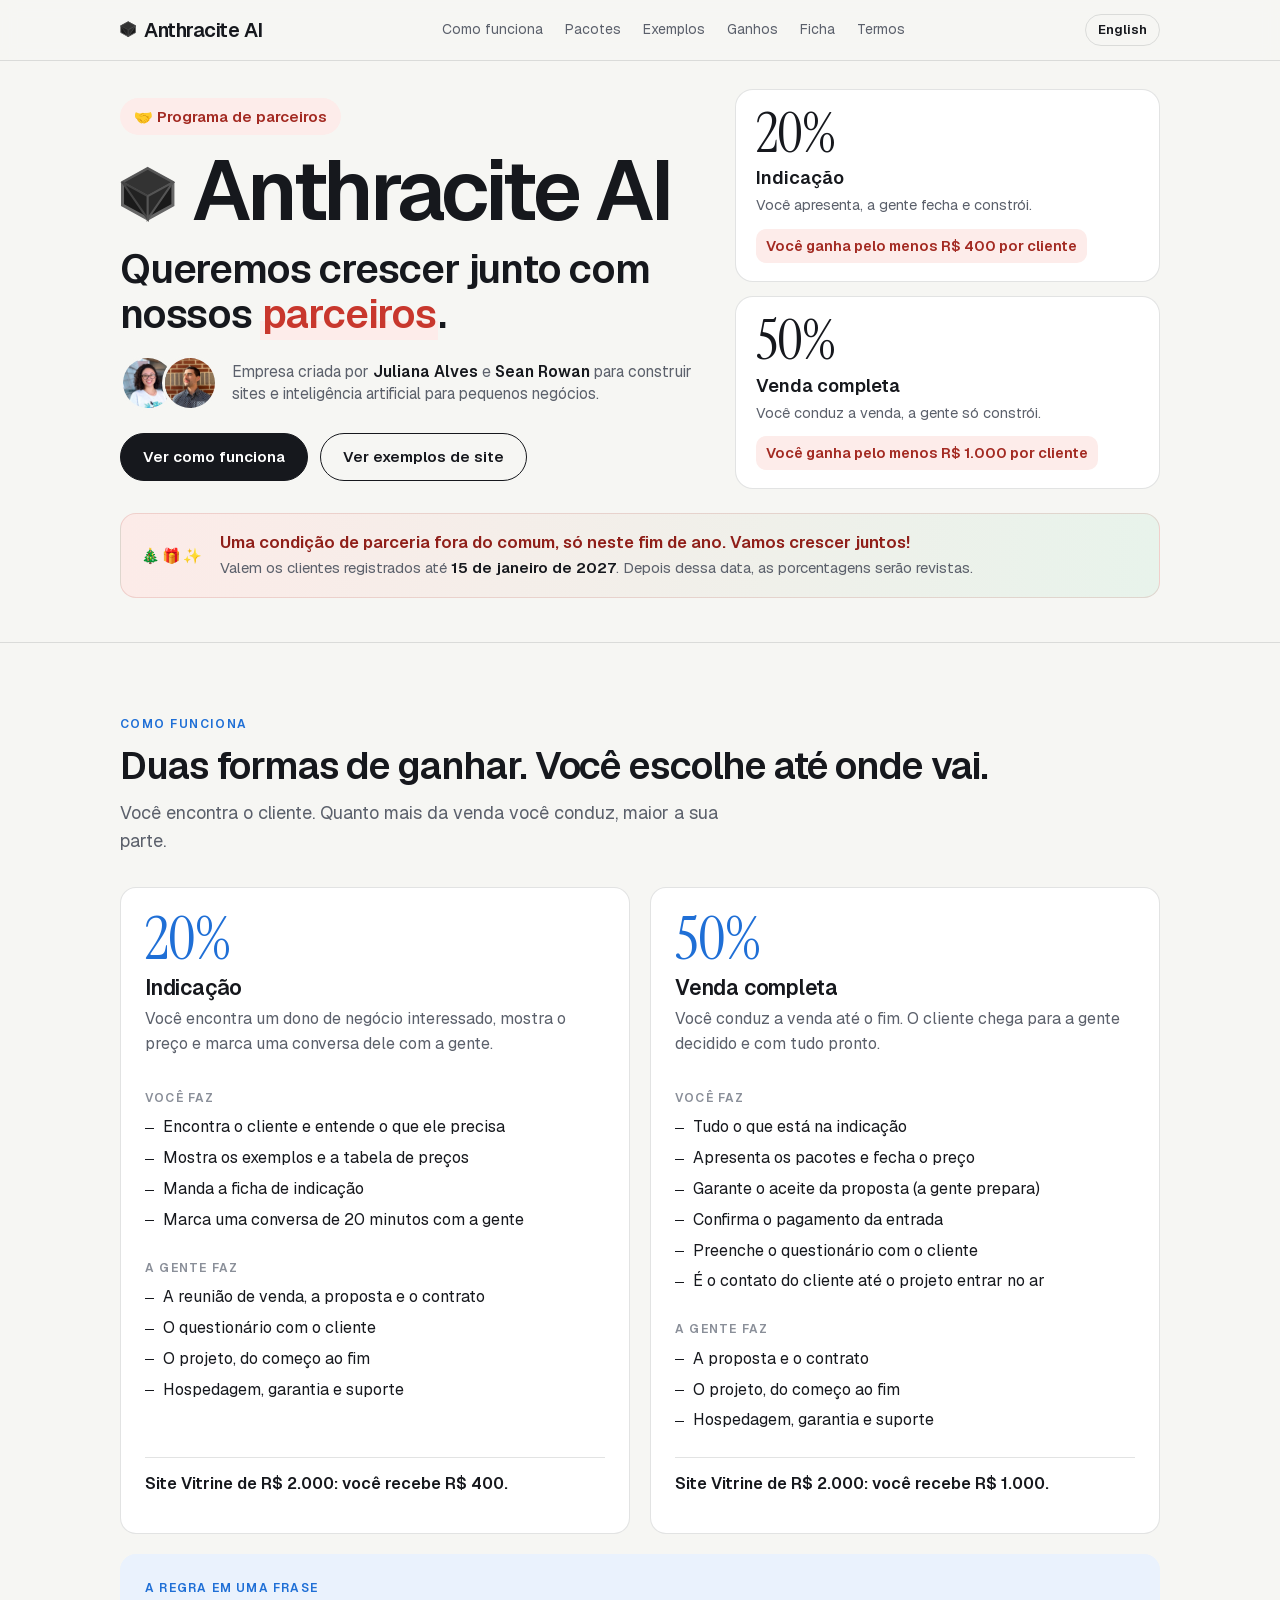
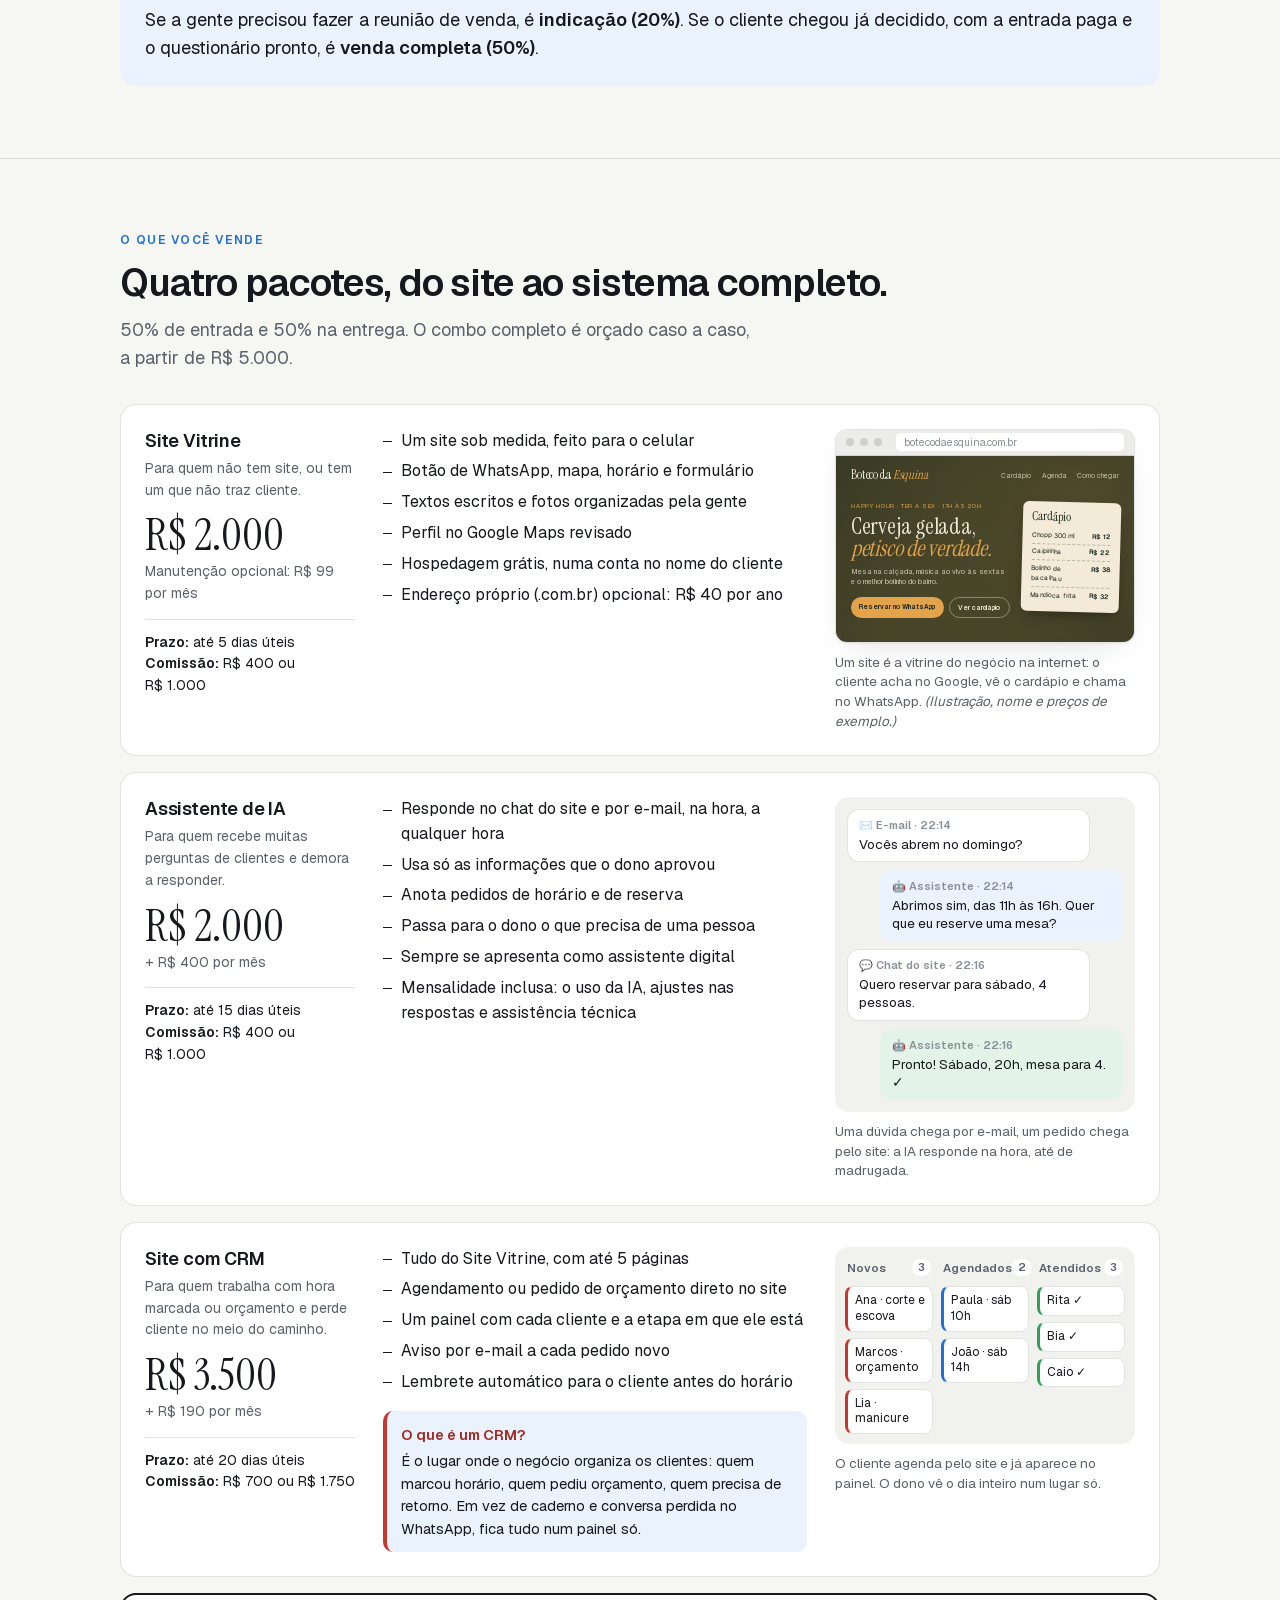
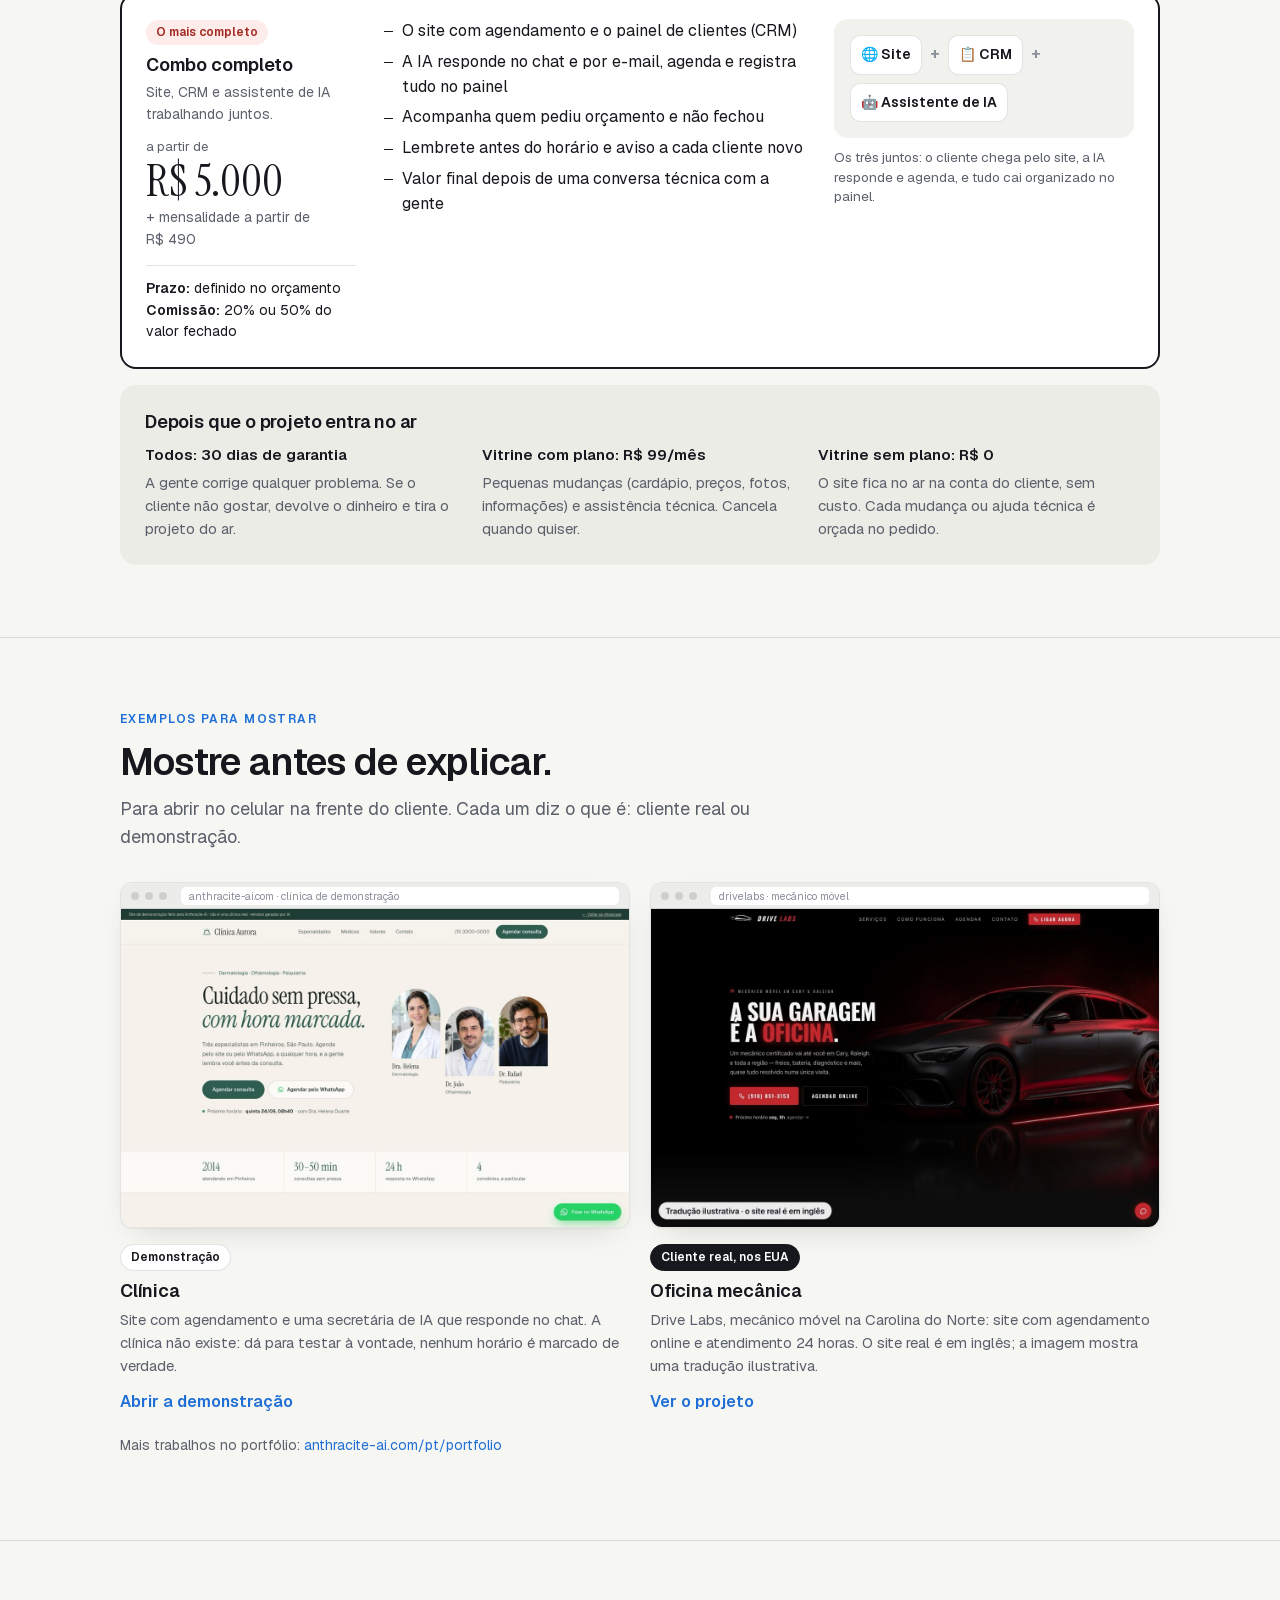
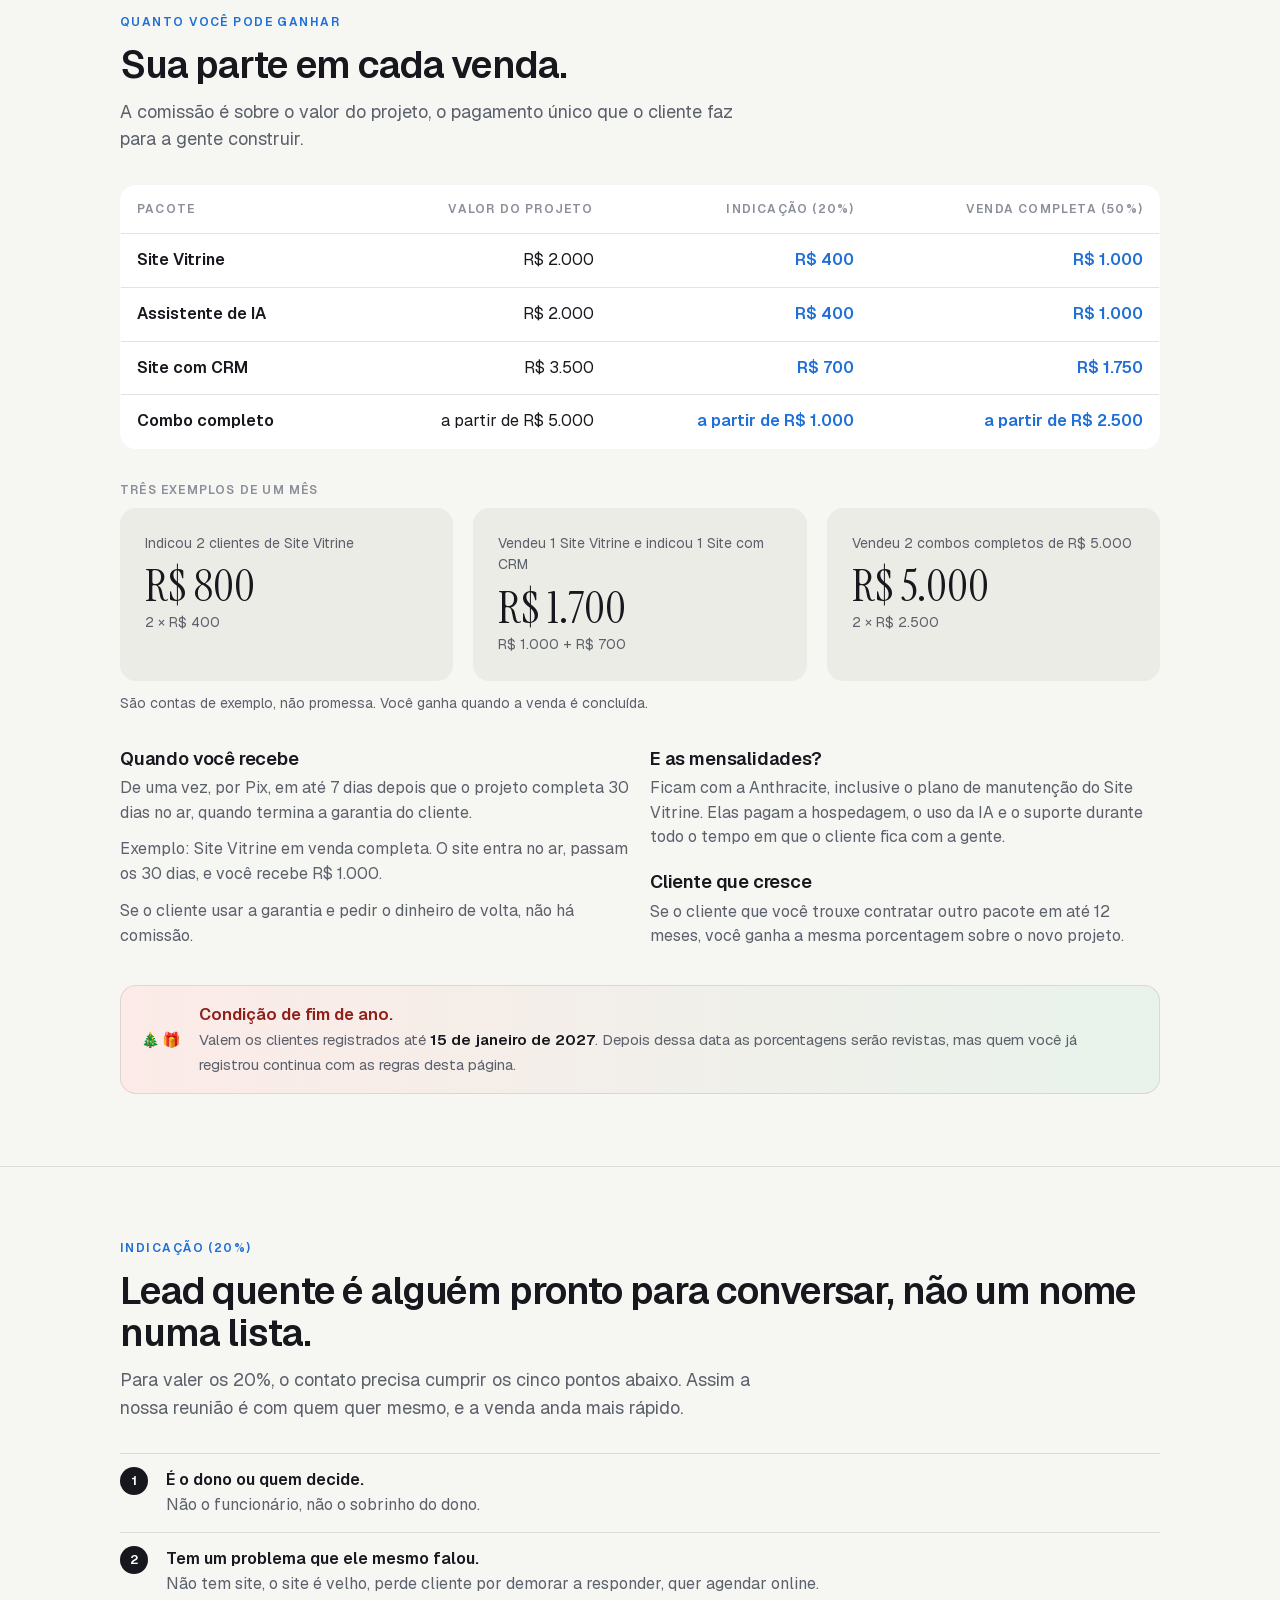
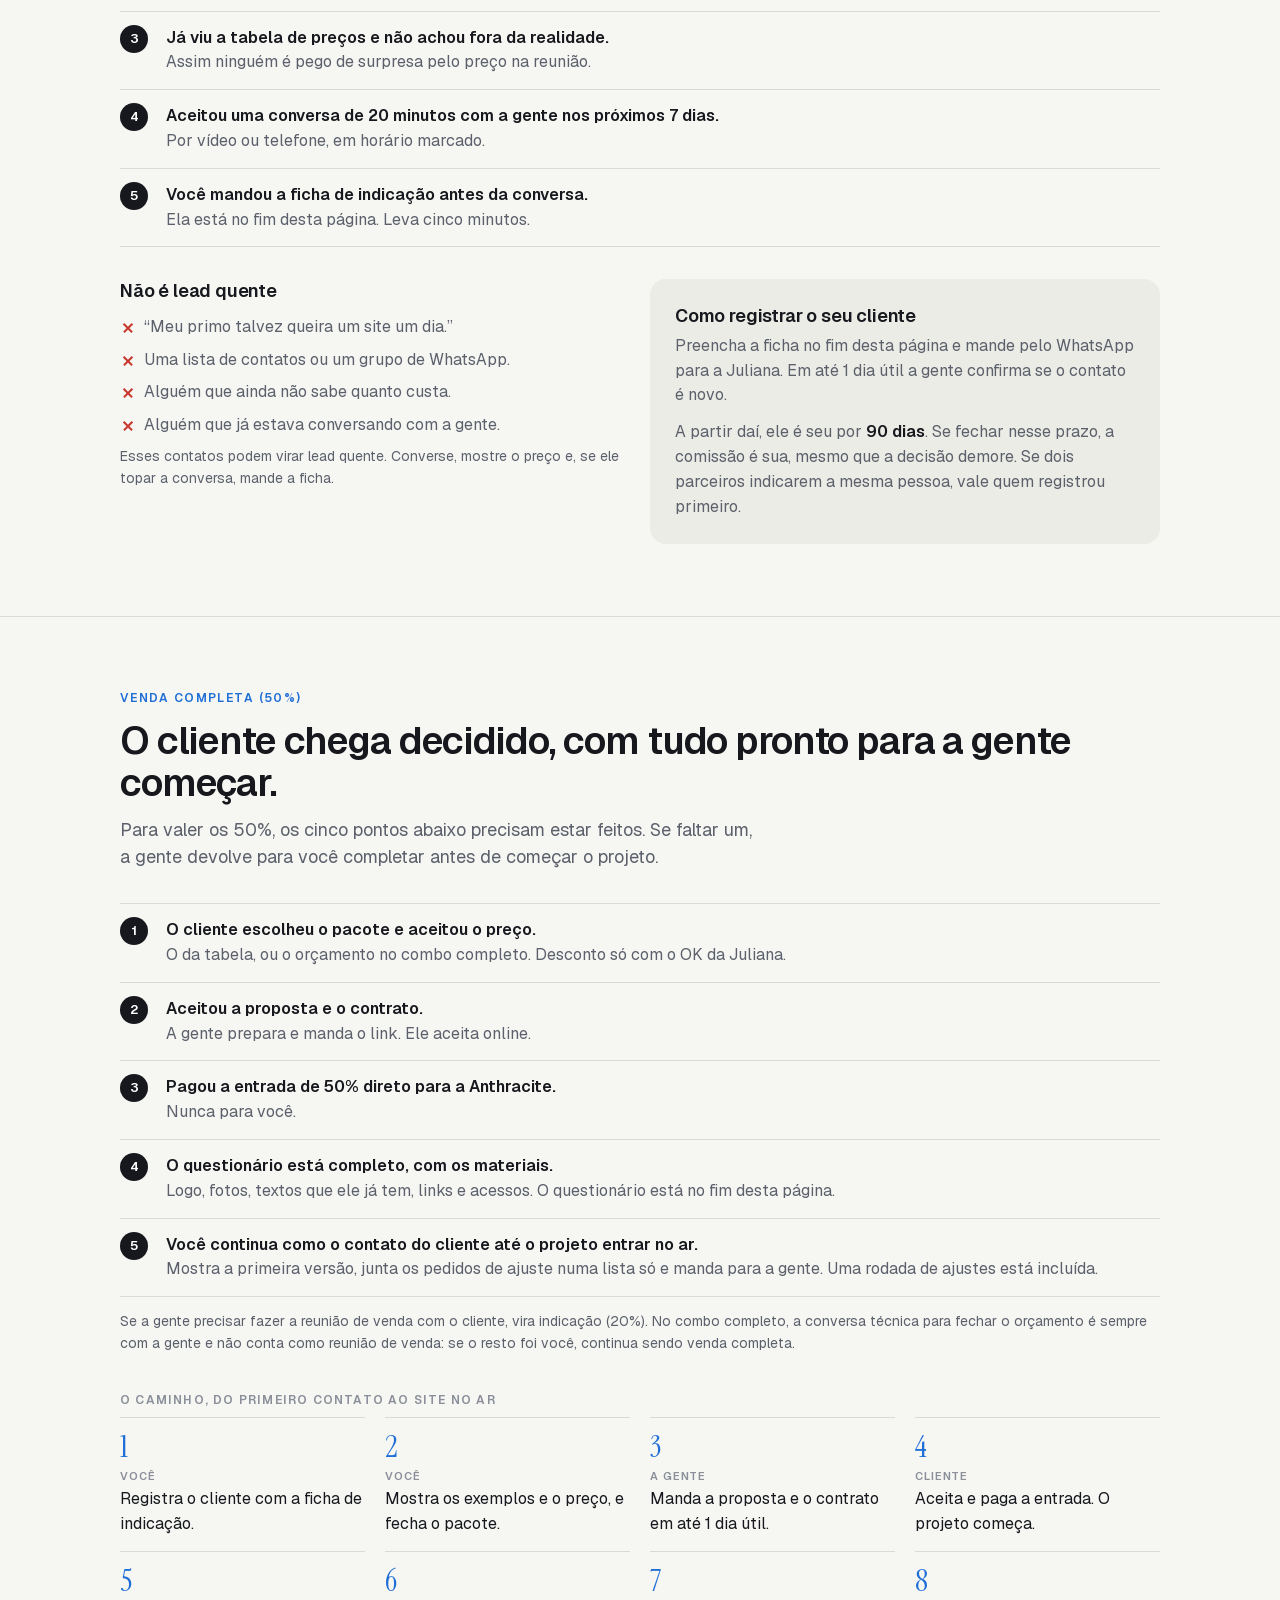
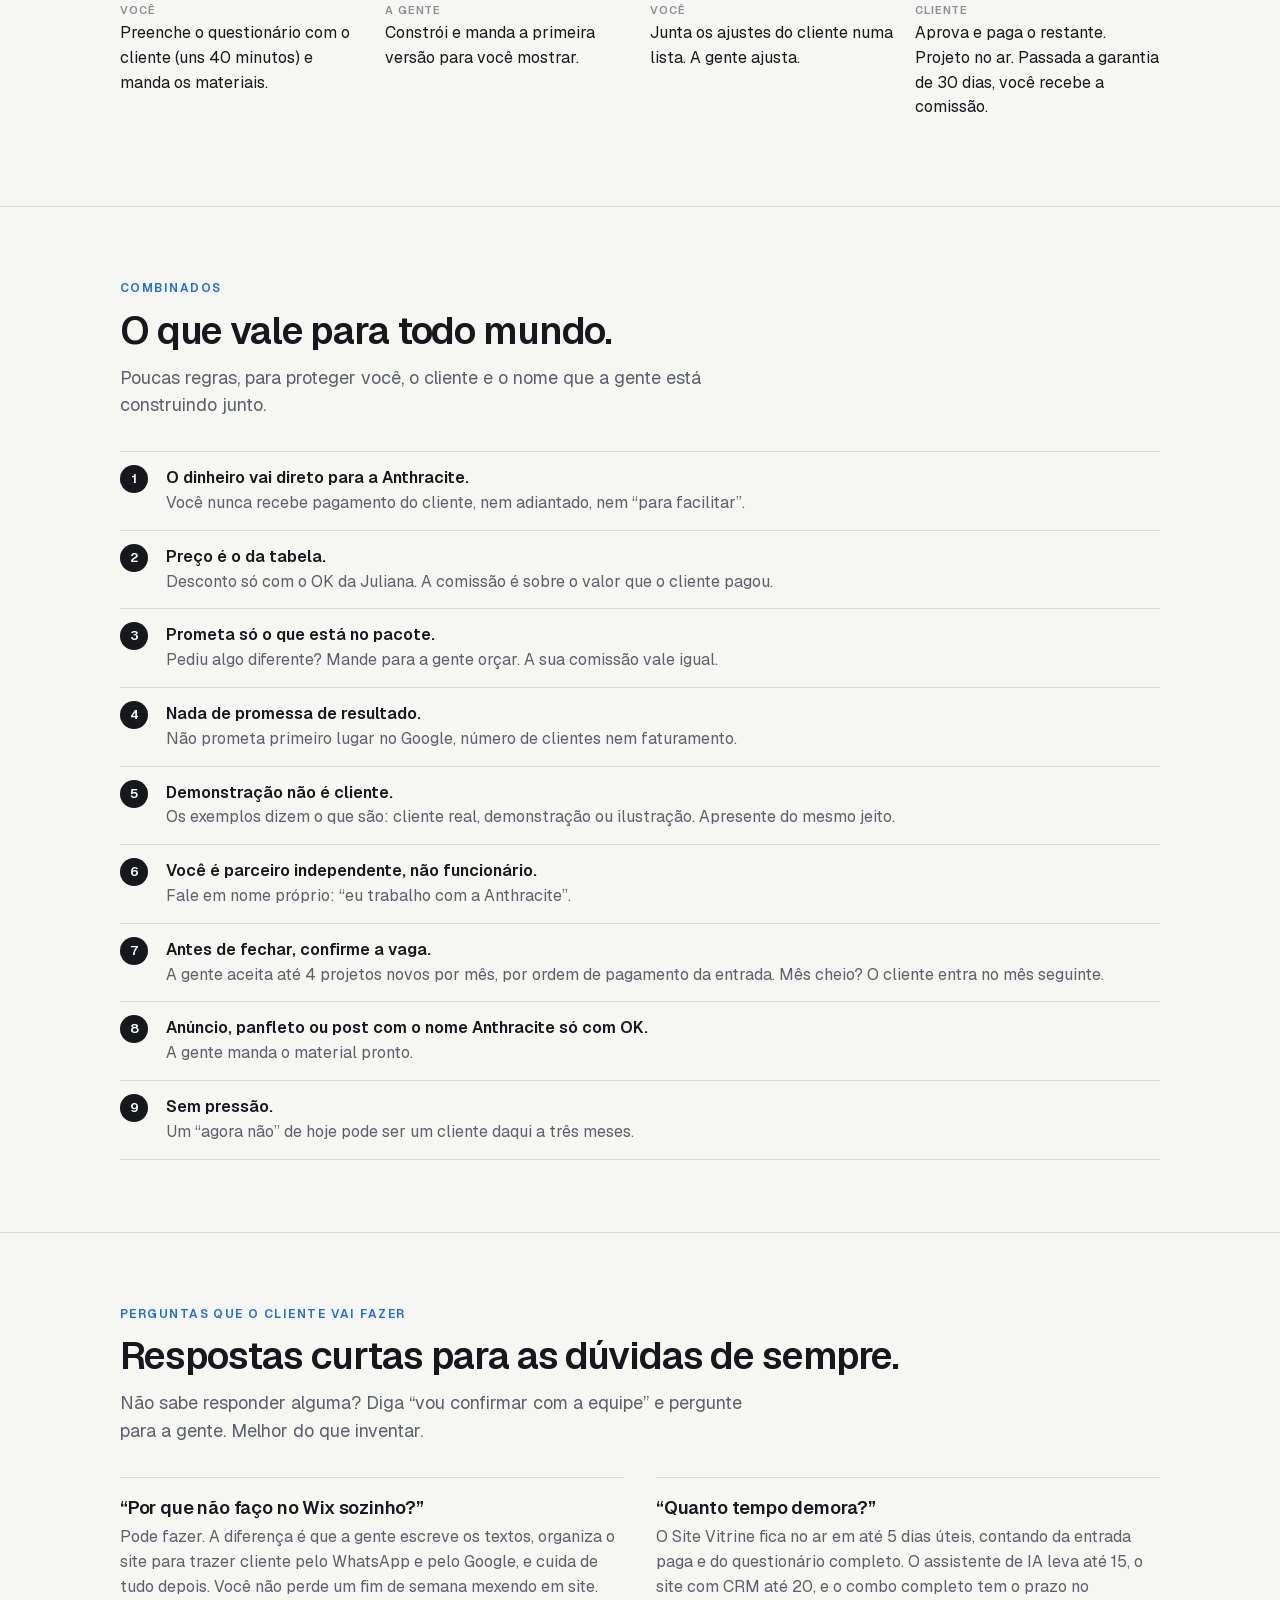
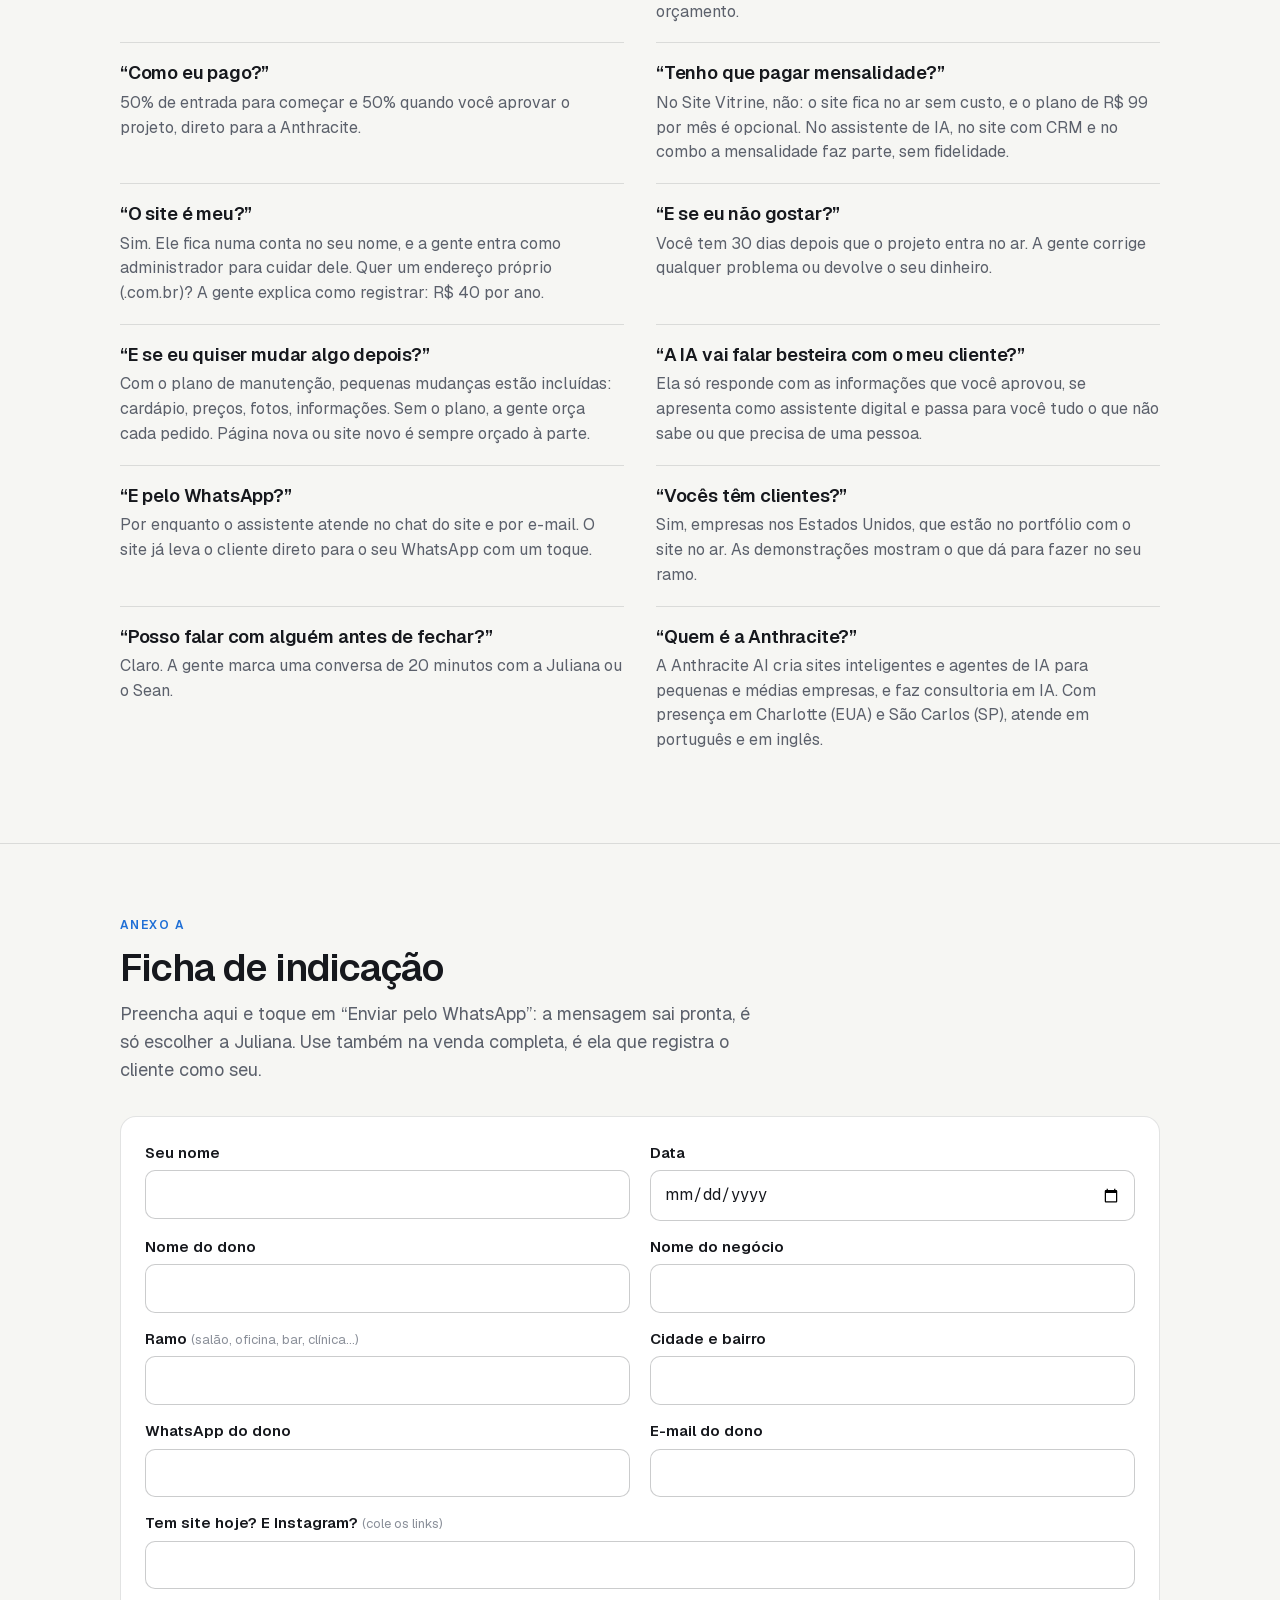
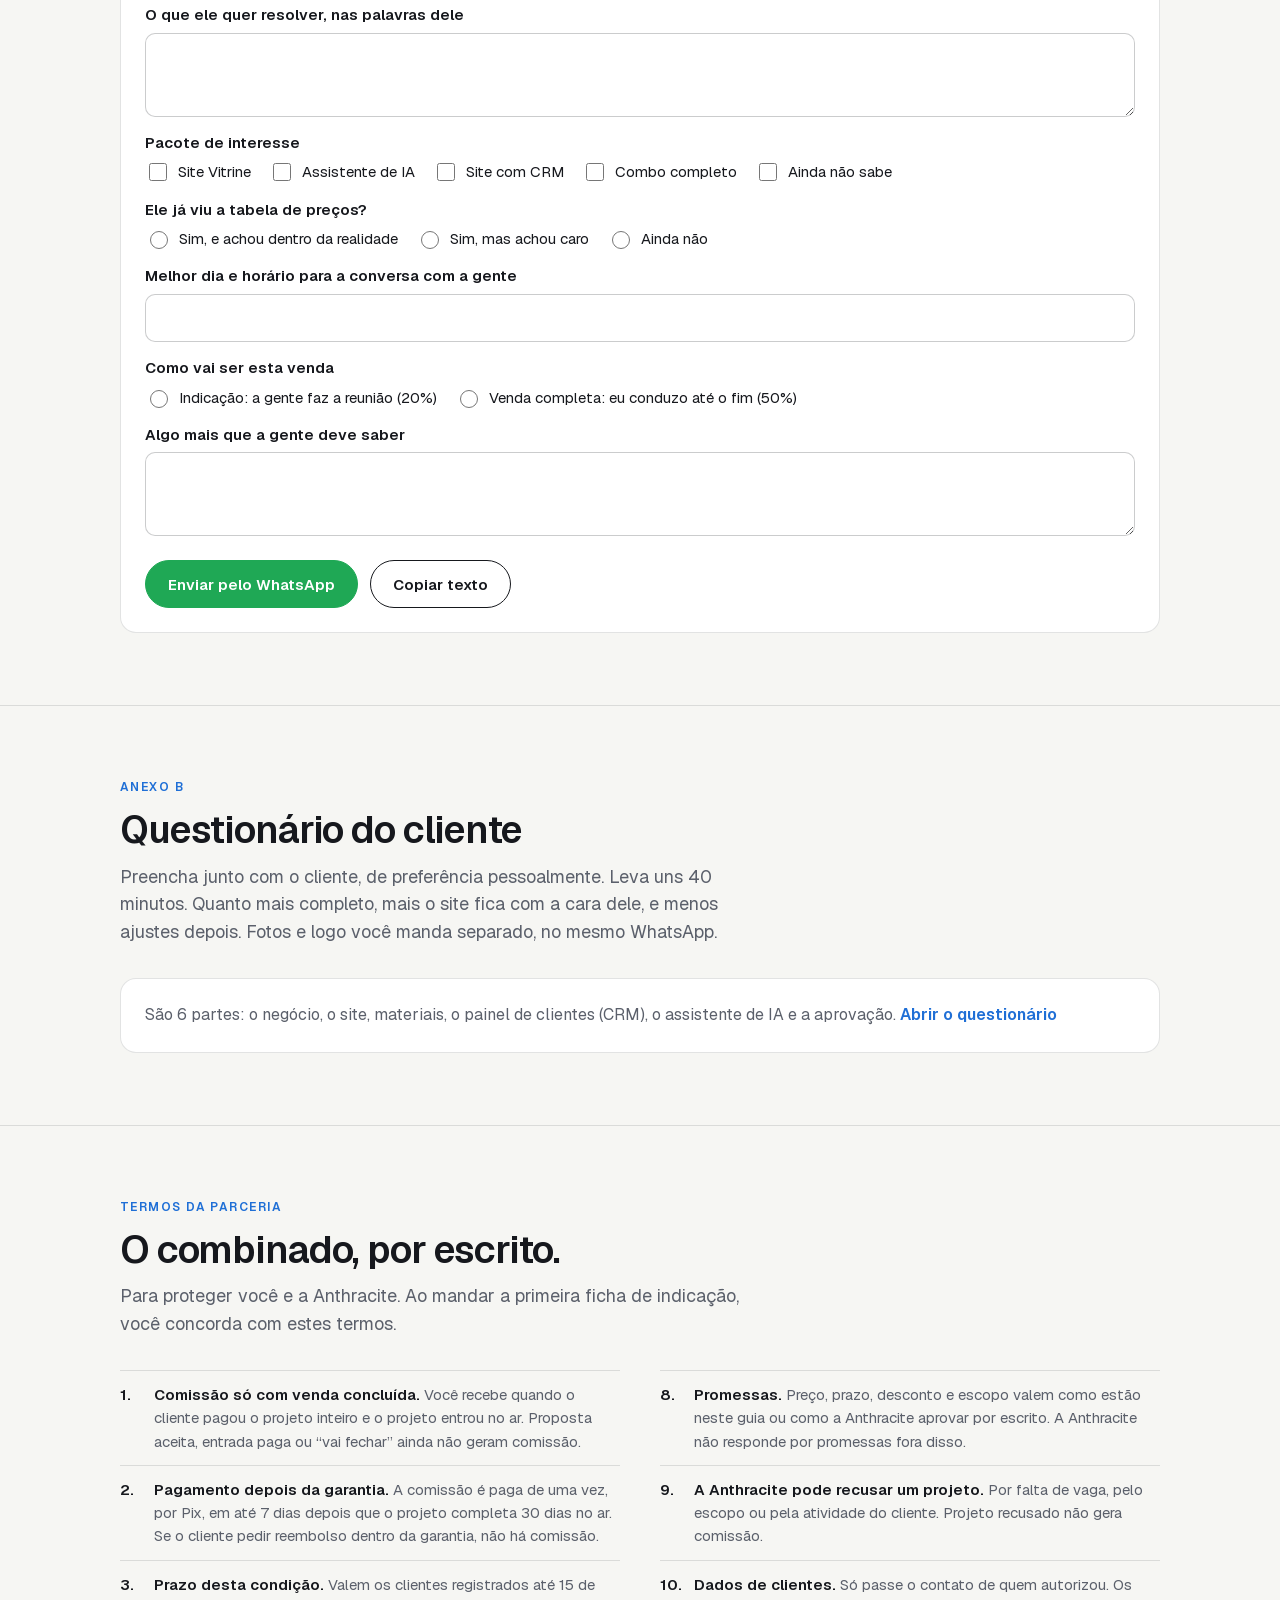
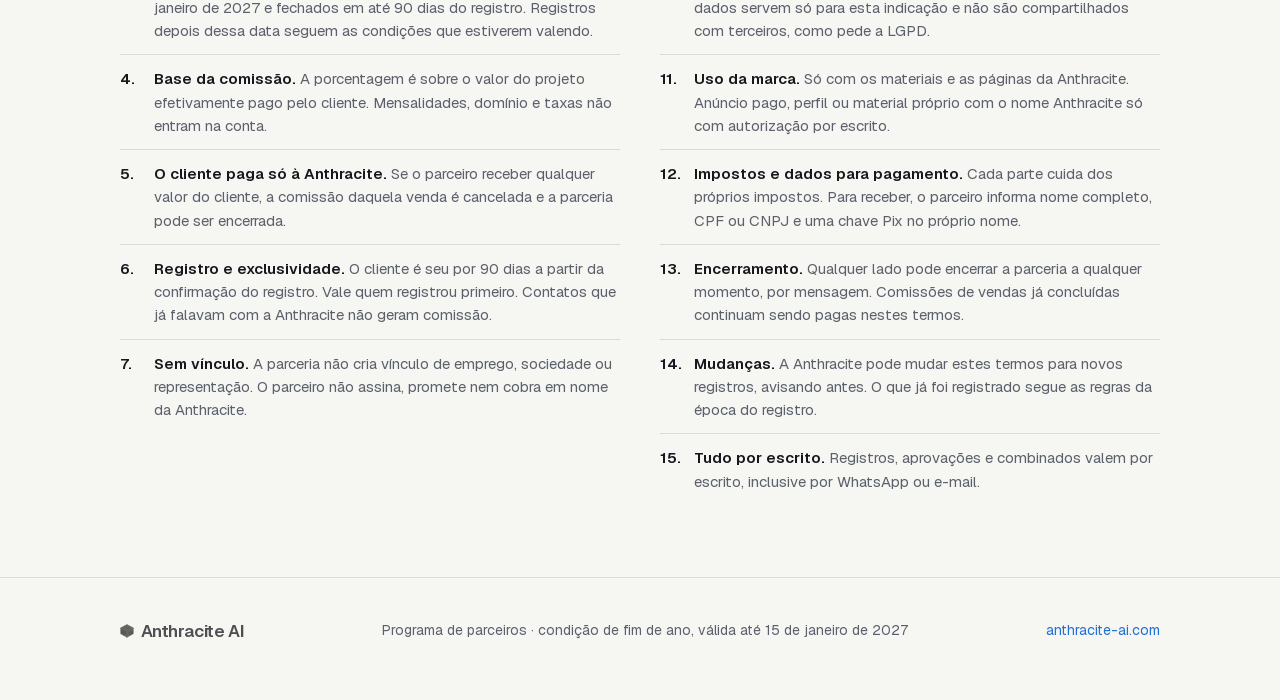
==== commit 389bf30f: "Topo mais enxuto, quatro pacotes com exemplos visuais, Natal e versão em inglês" ====
--- a/index.html
+++ b/index.html
@@ -4,257 +4,19 @@
 <meta charset="utf-8">
 <meta name="viewport" content="width=device-width, initial-scale=1">
 <meta name="robots" content="noindex, nofollow">
-<title>Seja parceiro · Anthracite AI</title>
+<title>Programa de parceiros · Anthracite AI</title>
 <meta name="description" content="Programa de parceiros da Anthracite AI: indique ou venda sites e assistentes de IA e fique com 20% ou 50% de cada projeto.">
-<meta property="og:title" content="Seja parceiro da Anthracite AI">
+<meta property="og:title" content="Programa de parceiros da Anthracite AI">
 <meta property="og:description" content="Você apresenta, a gente constrói. 20% na indicação, 50% na venda completa.">
+<link rel="alternate" hreflang="en" href="en/">
 <link rel="icon" href="data:image/svg+xml,%3Csvg xmlns='http://www.w3.org/2000/svg' viewBox='0 0 22 22'%3E%3Cpolygon points='11,1 21,6.5 21,15.5 11,21 1,15.5 1,6.5' fill='%231a1a1a'/%3E%3Cpolygon points='11,1 21,6.5 11,12 1,6.5' fill='%23333'/%3E%3C/svg%3E">
-<style>
-@font-face { font-family: "Geist"; font-weight: 400; font-display: swap; src: url(assets/fonts/Geist-Regular.woff) format("woff"); }
-@font-face { font-family: "Geist"; font-weight: 600; font-display: swap; src: url(assets/fonts/Geist-SemiBold.woff) format("woff"); }
-@font-face { font-family: "Instrument Serif"; font-weight: 400; font-display: swap; src: url(assets/fonts/InstrumentSerif-Regular.woff) format("woff"); }
-
-:root {
-  --coal: #16181d;
-  --muted: #5b606b;
-  --faint: #8a8f99;
-  --fog: #f6f6f3;
-  --white: #ffffff;
-  --line: rgba(22, 24, 29, 0.12);
-  --blue: #1f6fd6;
-  --blue-soft: #eaf2fd;
-  --red: #b4473c;
-  --wa: #1fa855;
-}
-* { box-sizing: border-box; }
-html { scroll-behavior: smooth; -webkit-text-size-adjust: 100%; }
-body {
-  margin: 0; background: var(--fog); color: var(--coal);
-  font-family: "Geist", -apple-system, "Helvetica Neue", Arial, sans-serif;
-  font-size: 16px; line-height: 1.55;
-}
-img { max-width: 100%; display: block; }
-a { color: var(--blue); text-decoration: none; }
-a:hover { text-decoration: underline; }
-.wrap { max-width: 1080px; margin: 0 auto; padding: 0 20px; }
-section { padding: 72px 0; border-top: 1px solid var(--line); }
-section[id] { scroll-margin-top: 64px; }
-
-/* type */
-.eyebrow { font-size: 12px; font-weight: 600; letter-spacing: .12em; text-transform: uppercase; color: var(--blue); margin: 0 0 12px; }
-h1 { font-size: clamp(40px, 7vw, 68px); line-height: 1.02; letter-spacing: -.035em; font-weight: 600; margin: 0; }
-h2 { font-size: clamp(28px, 4vw, 38px); line-height: 1.1; letter-spacing: -.03em; font-weight: 600; margin: 0 0 12px; }
-h3 { font-size: 18px; line-height: 1.3; letter-spacing: -.01em; font-weight: 600; margin: 0 0 6px; }
-p { margin: 0 0 12px; }
-.lead { font-size: 18px; color: var(--muted); max-width: 640px; margin-bottom: 32px; }
-.muted { color: var(--muted); }
-.small { font-size: 14px; }
-.serif { font-family: "Instrument Serif", Georgia, serif; font-weight: 400; }
-.label { font-size: 12px; font-weight: 600; letter-spacing: .1em; text-transform: uppercase; color: var(--faint); margin: 20px 0 8px; }
-
-/* chrome */
-.top { position: sticky; top: 0; z-index: 10; background: rgba(246,246,243,.92); backdrop-filter: blur(8px); -webkit-backdrop-filter: blur(8px); border-bottom: 1px solid var(--line); }
-.top .wrap { display: flex; align-items: center; justify-content: space-between; height: 60px; gap: 16px; }
-.wordmark { display: inline-flex; align-items: baseline; gap: .4em; font-weight: 600; letter-spacing: -.025em; font-size: 20px; color: var(--coal); white-space: nowrap; }
-.wordmark:hover { text-decoration: none; }
-.wordmark svg { width: .82em; height: .82em; position: relative; top: .045em; flex-shrink: 0; }
-.top nav { display: flex; gap: 22px; font-size: 14px; }
-.top nav a { color: var(--muted); }
-.top nav a:hover { color: var(--coal); text-decoration: none; }
-@media (max-width: 760px) { .top nav { display: none; } }
-
-.btn { display: inline-flex; align-items: center; justify-content: center; gap: 8px; height: 48px; padding: 0 22px; border-radius: 999px; font-weight: 600; font-size: 15px; border: 1px solid var(--coal); cursor: pointer; font-family: inherit; }
-.btn:hover { text-decoration: none; }
-.btn.dark { background: var(--coal); color: #fff; }
-.btn.light { background: transparent; color: var(--coal); }
-.btn.wa { background: var(--wa); border-color: var(--wa); color: #fff; }
-.btns { display: flex; flex-wrap: wrap; gap: 12px; }
-
-/* blocks */
-.card { background: var(--white); border: 1px solid var(--line); border-radius: 16px; padding: 24px; }
-.card.soft { background: #ecece6; border-color: transparent; }
-.card.blue { background: var(--blue-soft); border-color: transparent; }
-.grid2 { display: grid; grid-template-columns: 1fr 1fr; gap: 20px; }
-.grid3 { display: grid; grid-template-columns: repeat(3, 1fr); gap: 20px; }
-@media (max-width: 820px) { .grid2, .grid3 { grid-template-columns: 1fr; } }
-ul.dash { list-style: none; padding: 0; margin: 0; }
-ul.dash li { position: relative; padding-left: 18px; margin-bottom: 6px; }
-ul.dash li::before { content: ""; position: absolute; left: 0; top: .78em; width: 9px; height: 1px; background: var(--coal); }
-ol.check { list-style: none; padding: 0; margin: 0; counter-reset: c; }
-ol.check li { counter-increment: c; position: relative; padding: 14px 0 14px 46px; border-top: 1px solid var(--line); }
-ol.check li:last-child { border-bottom: 1px solid var(--line); }
-ol.check li::before { content: counter(c); position: absolute; left: 0; top: 13px; width: 28px; height: 28px; border-radius: 50%; background: var(--coal); color: #fff; font-size: 13px; font-weight: 600; display: flex; align-items: center; justify-content: center; }
-ol.check li strong { display: block; font-weight: 600; }
-ol.check li span { color: var(--muted); }
-.x { list-style: none; padding: 0; margin: 0; }
-.x li { position: relative; padding-left: 24px; margin-bottom: 8px; color: var(--muted); }
-.x li::before, .x li::after { content: ""; position: absolute; left: 2px; top: .75em; width: 12px; height: 1.5px; background: var(--red); transform: rotate(45deg); }
-.x li::after { transform: rotate(-45deg); }
-
-/* hero */
-.hero { padding: 72px 0 72px; border-top: 0; }
-.biglogo { display: inline-flex; align-items: baseline; gap: .2em; font-weight: 600; letter-spacing: -.04em; line-height: 1; font-size: clamp(52px, 11vw, 112px); color: var(--coal); white-space: nowrap; }
-.biglogo svg { width: .66em; height: .66em; position: relative; top: .02em; flex-shrink: 0; }
-.hero .made { font-size: clamp(19px, 2.4vw, 24px); color: var(--muted); max-width: 720px; margin: 22px 0 0; line-height: 1.4; }
-.hero .made strong { color: var(--coal); font-weight: 600; }
-.hero-row { display: grid; grid-template-columns: 1.2fr 1fr; gap: 40px; align-items: end; margin-top: 48px; padding-top: 40px; border-top: 1px solid var(--line); }
-@media (max-width: 860px) { .hero-row { grid-template-columns: 1fr; gap: 28px; } }
-.hero h1 { font-size: clamp(34px, 5vw, 52px); }
-.hero .sub { font-size: 18px; color: var(--muted); max-width: 520px; margin: 14px 0 26px; }
-.founders { display: flex; flex-direction: column; gap: 12px; }
-.founder { display: flex; align-items: center; gap: 14px; background: var(--white); border: 1px solid var(--line); border-radius: 18px; padding: 14px 18px 14px 14px; }
-.founder img { width: 72px; height: 72px; border-radius: 50%; object-fit: cover; flex-shrink: 0; }
-.founder .name { font-weight: 600; font-size: 16.5px; line-height: 1.2; }
-.founder .role { color: var(--muted); font-size: 14px; margin-top: 2px; }
-.pct { display: grid; grid-template-columns: 1fr 1fr; gap: 16px; margin-top: 40px; }
-.pct .card { padding: 20px 22px; }
-.big { font-family: "Instrument Serif", Georgia, serif; font-size: 64px; line-height: .9; letter-spacing: -.02em; }
-.banner { margin-top: 20px; padding: 16px 22px; }
-
-.hook { display: flex; flex-wrap: wrap; align-items: center; gap: 10px 22px; background: var(--coal); color: #fff; border-radius: 16px; padding: 16px 22px; margin-bottom: 40px; }
-.hook .item { display: flex; align-items: baseline; gap: 10px; }
-.hook .num { font-family: "Instrument Serif", Georgia, serif; font-size: 34px; line-height: 1; color: #fff; }
-.hook .txt { font-size: 15px; color: rgba(255,255,255,.75); }
-.hook .sep { width: 1px; height: 28px; background: rgba(255,255,255,.2); }
-.hook .until { margin-left: auto; font-size: 13px; font-weight: 600; letter-spacing: .06em; text-transform: uppercase; color: #8fbcff; }
-@media (max-width: 760px) { .hook .sep { display: none; } .hook .until { margin-left: 0; } }
-.min { margin-top: 10px; font-weight: 600; font-size: 15px; }
-ol.terms { counter-reset: t; list-style: none; padding: 0; margin: 0; columns: 2; column-gap: 40px; }
-@media (max-width: 760px) { ol.terms { columns: 1; } }
-ol.terms li { counter-increment: t; break-inside: avoid; position: relative; padding: 12px 0 12px 34px; border-top: 1px solid var(--line); font-size: 15px; color: var(--muted); }
-ol.terms li::before { content: counter(t) "."; position: absolute; left: 0; top: 12px; font-weight: 600; color: var(--coal); }
-ol.terms li strong { color: var(--coal); font-weight: 600; }
-
-/* tiers */
-.tier .big { color: var(--blue); font-size: 60px; }
-.tier .example { margin-top: 18px; padding-top: 14px; border-top: 1px solid var(--line); font-weight: 600; }
-.tier { display: flex; flex-direction: column; }
-.tier .example { margin-top: auto; }
-.tier .spacer { height: 18px; }
-
-/* packages */
-.pkg { display: grid; grid-template-columns: 260px 1fr; gap: 28px; }
-@media (max-width: 760px) { .pkg { grid-template-columns: 1fr; gap: 16px; } }
-.price { font-family: "Instrument Serif", Georgia, serif; font-size: 44px; line-height: 1; margin-top: 12px; }
-.from { font-size: 13px; color: var(--muted); margin-top: 12px; }
-.from + .price { margin-top: 2px; }
-.per { font-size: 14px; color: var(--muted); margin-top: 4px; }
-.meta { margin-top: 14px; padding-top: 12px; border-top: 1px solid var(--line); font-size: 14px; }
-.meta b { font-weight: 600; }
-.stack > * + * { margin-top: 16px; }
-.after .grid3 > div { color: var(--muted); font-size: 15px; }
-.after .grid3 b { display: block; color: var(--coal); margin-bottom: 4px; }
-
-/* examples */
-.ex { display: flex; flex-direction: column; }
-.frame { border-radius: 12px; overflow: hidden; border: 1px solid var(--line); background: #fff; box-shadow: 0 1px 2px rgba(0,0,0,.04), 0 12px 32px -16px rgba(0,0,0,.18); }
-.frame .bar { height: 26px; display: flex; align-items: center; gap: 6px; padding: 0 10px; background: #ececea; border-bottom: 1px solid var(--line); }
-.frame .bar i { width: 8px; height: 8px; border-radius: 50%; background: #cfcfcb; }
-.frame .bar span { margin-left: 8px; font-size: 10.5px; color: var(--faint); background: #fff; border-radius: 5px; padding: 1px 8px; flex: 1; white-space: nowrap; overflow: hidden; text-overflow: ellipsis; }
-.frame .shot { aspect-ratio: 16 / 10; overflow: hidden; }
-.frame .shot img { width: 100%; height: 100%; object-fit: cover; object-position: top left; }
-.ex .tag { display: inline-block; font-size: 12px; font-weight: 600; padding: 3px 10px; border-radius: 999px; background: var(--white); border: 1px solid var(--line); margin: 16px 0 8px; align-self: flex-start; }
-.ex .tag.real { background: var(--coal); color: #fff; border-color: var(--coal); }
-.ex p { color: var(--muted); font-size: 15px; }
-.ex .go { margin-top: auto; font-weight: 600; }
-
-/* the bar mock, drawn in HTML */
-.boteco { container-type: inline-size; height: 100%; background: #13241d; color: #f3ead8; font-family: "Geist", sans-serif; position: relative; overflow: hidden; }
-.boteco::before { content: ""; position: absolute; inset: 0; background:
-  radial-gradient(60cqw 50cqw at 85% 20%, rgba(227,163,74,.28), transparent 70%),
-  radial-gradient(40cqw 30cqw at 10% 110%, rgba(227,163,74,.14), transparent 70%); }
-.boteco > * { position: relative; }
-.bt-nav { display: flex; align-items: center; justify-content: space-between; padding: 3.4cqw 5cqw; font-size: 2.3cqw; color: rgba(243,234,216,.75); }
-.bt-logo { font-family: "Instrument Serif", Georgia, serif; font-size: 4.2cqw; color: #f3ead8; letter-spacing: -.01em; }
-.bt-logo em { color: #e3a34a; font-style: italic; }
-.bt-nav .links { display: flex; gap: 3.5cqw; }
-.bt-body { display: grid; grid-template-columns: 1.15fr 1fr; gap: 4cqw; padding: 2cqw 5cqw 0; align-items: start; }
-.bt-kicker { font-size: 2cqw; letter-spacing: .14em; text-transform: uppercase; color: #e3a34a; margin-bottom: 1.6cqw; }
-.bt-h { font-family: "Instrument Serif", Georgia, serif; font-size: 7.6cqw; line-height: .98; letter-spacing: -.01em; }
-.bt-h em { color: #e3a34a; }
-.bt-p { font-size: 2.4cqw; line-height: 1.45; color: rgba(243,234,216,.75); margin: 2.4cqw 0 3cqw; }
-.bt-btns { display: flex; gap: 1.8cqw; }
-.bt-btn { font-size: 2.2cqw; font-weight: 600; padding: 1.6cqw 2.8cqw; border-radius: 99px; background: #e3a34a; color: #13241d; white-space: nowrap; }
-.bt-btn.o { background: transparent; color: #f3ead8; border: 1px solid rgba(243,234,216,.4); }
-.bt-menu { background: #f3ead8; color: #13241d; border-radius: 2cqw; padding: 3cqw 3.2cqw; box-shadow: 0 2cqw 5cqw -2cqw rgba(0,0,0,.5); transform: rotate(1.5deg); }
-.bt-menu .t { font-family: "Instrument Serif", Georgia, serif; font-size: 4.2cqw; line-height: 1; margin-bottom: 1.6cqw; }
-.bt-menu .row { display: flex; justify-content: space-between; gap: 2cqw; font-size: 2.2cqw; padding: .9cqw 0; border-bottom: 1px dashed rgba(19,36,29,.25); }
-.bt-menu .row:last-child { border-bottom: 0; }
-.bt-menu .row b { font-weight: 600; white-space: nowrap; }
-.bt-live { display: inline-flex; align-items: center; gap: 1.2cqw; margin-top: 2.6cqw; font-size: 2.1cqw; color: rgba(243,234,216,.85); }
-.bt-live::before { content: ""; width: 1.4cqw; height: 1.4cqw; border-radius: 50%; background: #e3a34a; box-shadow: 0 0 0 .8cqw rgba(227,163,74,.25); }
-
-/* money table */
-.table-wrap { overflow-x: auto; -webkit-overflow-scrolling: touch; }
-table { width: 100%; border-collapse: collapse; min-width: 560px; background: var(--white); border-radius: 16px; overflow: hidden; border: 1px solid var(--line); }
-th, td { text-align: left; padding: 14px 16px; border-bottom: 1px solid var(--line); }
-tr:last-child td { border-bottom: 0; }
-th { font-size: 12px; letter-spacing: .1em; text-transform: uppercase; color: var(--faint); font-weight: 600; }
-td.num, th.num { text-align: right; white-space: nowrap; }
-td.hi { font-weight: 600; color: var(--blue); }
-td:first-child { white-space: nowrap; }
-.scenario .total { font-family: "Instrument Serif", Georgia, serif; font-size: 44px; line-height: 1; margin: 10px 0 4px; }
-
-/* steps */
-.steps { display: grid; grid-template-columns: repeat(4, 1fr); gap: 0 20px; }
-@media (max-width: 860px) { .steps { grid-template-columns: 1fr 1fr; } }
-@media (max-width: 520px) { .steps { grid-template-columns: 1fr; } }
-.step { padding: 14px 0; border-top: 1px solid var(--line); }
-.step .n { font-family: "Instrument Serif", Georgia, serif; font-size: 30px; line-height: 1; color: var(--blue); }
-.step .who { font-size: 11px; font-weight: 600; letter-spacing: .08em; text-transform: uppercase; color: var(--faint); margin: 6px 0 2px; }
-
-/* faq */
-.faq { display: grid; grid-template-columns: 1fr 1fr; gap: 0 32px; }
-@media (max-width: 760px) { .faq { grid-template-columns: 1fr; } }
-.faq div { padding: 18px 0; border-top: 1px solid var(--line); }
-.faq p { color: var(--muted); margin: 0; }
-
-/* forms */
-form .fields { display: grid; grid-template-columns: 1fr 1fr; gap: 14px 20px; }
-@media (max-width: 640px) { form .fields { grid-template-columns: 1fr; } }
-.f { display: flex; flex-direction: column; gap: 6px; }
-.f.full { grid-column: 1 / -1; }
-.f > span { font-weight: 600; font-size: 15px; }
-.f > span small { font-weight: 400; color: var(--faint); font-size: 13px; }
-input[type=text], input[type=email], input[type=tel], input[type=date], textarea {
-  font: inherit; font-size: 16px; padding: 11px 13px; border: 1px solid rgba(22,24,29,.22); border-radius: 10px; background: #fff; color: var(--coal); width: 100%;
-}
-textarea { min-height: 84px; resize: vertical; }
-input:focus, textarea:focus { outline: 2px solid var(--blue); outline-offset: 1px; border-color: transparent; }
-.opts { display: flex; flex-wrap: wrap; gap: 8px 18px; }
-.opts label { display: inline-flex; align-items: center; gap: 8px; font-size: 15px; cursor: pointer; }
-.opts input { width: 18px; height: 18px; accent-color: var(--coal); }
-.formsec { grid-column: 1 / -1; display: flex; justify-content: space-between; align-items: baseline; gap: 12px; flex-wrap: wrap; margin-top: 18px; padding-top: 14px; border-top: 2px solid var(--coal); font-weight: 600; font-size: 17px; }
-.formsec:first-child { margin-top: 0; }
-.pill { font-size: 12px; font-weight: 600; padding: 3px 10px; border-radius: 999px; background: var(--fog); }
-.pill.blue { background: var(--blue); color: #fff; }
-.send { margin-top: 24px; display: flex; flex-wrap: wrap; gap: 12px; align-items: center; }
-.send .hint { font-size: 14px; color: var(--muted); }
-details.form-card > summary { list-style: none; cursor: pointer; }
-details.form-card > summary::-webkit-details-marker { display: none; }
-details.form-card > summary .open { font-weight: 600; color: var(--blue); }
-details.form-card[open] > summary .open { display: none; }
-details.form-card[open] > summary { margin-bottom: 20px; }
-
-footer { padding: 40px 0 56px; border-top: 1px solid var(--line); color: var(--muted); font-size: 14px; }
-footer .wrap { display: flex; flex-wrap: wrap; gap: 12px 24px; justify-content: space-between; align-items: center; }
-
-@media (prefers-reduced-motion: reduce) { html { scroll-behavior: auto; } }
-@media print {
-  .top, .send, .btns, .btn { display: none !important; }
-  body { background: #fff; }
-  section { padding: 28px 0; break-inside: avoid-page; }
-  details.form-card { display: block; }
-}
-</style>
+<link rel="stylesheet" href="assets/site.css">
 </head>
 <body>
 
 <header class="top">
   <div class="wrap">
-    <a class="wordmark" href="#inicio" aria-label="Anthracite AI">
-      <svg viewBox="0 0 22 22" fill="none" aria-hidden="true"><polygon points="11,1 21,6.5 21,15.5 11,21 1,15.5 1,6.5" fill="#1a1a1a" stroke="#666" stroke-width="1.2"/><polygon points="11,1 21,6.5 11,12 1,6.5" fill="#333" stroke="#555" stroke-width="0.8"/><polygon points="1,6.5 11,12 11,21" fill="#222" stroke="#444" stroke-width="0.8"/><polygon points="21,6.5 11,12 11,21" fill="#2a2a2a" stroke="#555" stroke-width="0.8"/></svg>Anthracite AI
-    </a>
+    <a class="wordmark" href="#inicio" aria-label="Anthracite AI"><svg viewBox="0 0 22 22" fill="none" aria-hidden="true"><polygon points="11,1 21,6.5 21,15.5 11,21 1,15.5 1,6.5" fill="#1a1a1a" stroke="#666" stroke-width="1.2"/><polygon points="11,1 21,6.5 11,12 1,6.5" fill="#333" stroke="#555" stroke-width="0.8"/><polygon points="1,6.5 11,12 11,21" fill="#222" stroke="#444" stroke-width="0.8"/><polygon points="21,6.5 11,12 11,21" fill="#2a2a2a" stroke="#555" stroke-width="0.8"/></svg>Anthracite AI</a>
     <nav aria-label="Seções">
       <a href="#como-funciona">Como funciona</a>
       <a href="#pacotes">Pacotes</a>
@@ -263,6 +25,7 @@
       <a href="#ficha">Ficha</a>
       <a href="#termos">Termos</a>
     </nav>
+    <a class="lang" href="en/" hreflang="en" lang="en">English</a>
   </div>
 </header>
 
@@ -270,48 +33,47 @@
 
 <!-- ============ HERO ============ -->
 <section class="hero">
-  <div class="wrap">
-    <div class="hook">
-      <div class="item"><span class="num">R$&nbsp;400</span><span class="txt">no mínimo, por 1 indicação</span></div>
-      <span class="sep"></span>
-      <div class="item"><span class="num">R$&nbsp;1.000</span><span class="txt">no mínimo, por 1 venda</span></div>
-      <span class="until">Até 15 de janeiro</span>
-    </div>
-    <p class="eyebrow">Programa de parceiros</p>
-    <div class="biglogo" role="img" aria-label="Anthracite AI"><svg viewBox="0 0 22 22" fill="none" aria-hidden="true"><polygon points="11,1 21,6.5 21,15.5 11,21 1,15.5 1,6.5" fill="#1a1a1a" stroke="#666" stroke-width="1.2"/><polygon points="11,1 21,6.5 11,12 1,6.5" fill="#333" stroke="#555" stroke-width="0.8"/><polygon points="1,6.5 11,12 11,21" fill="#222" stroke="#444" stroke-width="0.8"/><polygon points="21,6.5 11,12 11,21" fill="#2a2a2a" stroke="#555" stroke-width="0.8"/></svg>Anthracite AI</div>
-    <p class="made">Empresa criada por <strong>Juliana Alves</strong> e <strong>Sean Rowan</strong> para construir sites e inteligência artificial para pequenos negócios.</p>
-
-    <div class="hero-row">
+  <div class="wrap hero-grid">
+    <div class="hero-main">
+      <span class="pill-partner">🤝 Programa de parceiros</span>
+      <div class="biglogo" role="img" aria-label="Anthracite AI"><svg viewBox="0 0 22 22" fill="none" aria-hidden="true"><polygon points="11,1 21,6.5 21,15.5 11,21 1,15.5 1,6.5" fill="#1a1a1a" stroke="#666" stroke-width="1.2"/><polygon points="11,1 21,6.5 11,12 1,6.5" fill="#333" stroke="#555" stroke-width="0.8"/><polygon points="1,6.5 11,12 11,21" fill="#222" stroke="#444" stroke-width="0.8"/><polygon points="21,6.5 11,12 11,21" fill="#2a2a2a" stroke="#555" stroke-width="0.8"/></svg>Anthracite AI</div>
+      <h1>Queremos crescer junto com nossos <span class="hl">parceiros</span>.</h1>
+      <div class="founders">
+        <div class="faces">
+          <img src="assets/juliana.jpg" alt="Juliana Alves" width="56" height="56">
+          <img src="assets/sean.jpg" alt="Sean Rowan" width="56" height="56">
+        </div>
+        <p>Empresa criada por <strong>Juliana Alves</strong> e <strong>Sean Rowan</strong> para construir sites e inteligência artificial para pequenos negócios.</p>
+      </div>
+      <div class="btns hero-btns">
+        <a class="btn dark" href="#como-funciona">Ver como funciona</a>
+        <a class="btn light" href="#exemplos">Ver exemplos de site</a>
+      </div>
+    </div>
+
+    <div class="hero-tiers">
+      <a class="tcard" href="#lead-quente">
+        <div class="big">20%</div>
+        <div class="tname">Indicação</div>
+        <p>Você apresenta, a gente fecha e constrói.</p>
+        <div class="earn">Você ganha pelo menos R$&nbsp;400 por cliente</div>
+      </a>
+      <a class="tcard" href="#venda-completa">
+        <div class="big">50%</div>
+        <div class="tname">Venda completa</div>
+        <p>Você conduz a venda, a gente só constrói.</p>
+        <div class="earn">Você ganha pelo menos R$&nbsp;1.000 por cliente</div>
+      </a>
+    </div>
+  </div>
+
+  <div class="wrap">
+    <div class="xmas">
+      <span class="xmas-icons" aria-hidden="true">🎄🎁✨</span>
       <div>
-        <h1>Queremos crescer junto com nossos parceiros.</h1>
-        <p class="sub">Você apresenta a gente para quem você conhece: o bar da esquina, a clínica do bairro, a oficina do amigo. A gente constrói, e você fica com uma parte boa de cada projeto.</p>
-        <div class="btns">
-          <a class="btn dark" href="#como-funciona">Ver como funciona</a>
-          <a class="btn light" href="#exemplos">Ver exemplos de site</a>
-        </div>
-      </div>
-      <div class="founders">
-        <div class="founder"><img src="assets/juliana.jpg" alt="Foto de Juliana Alves" width="72" height="72"><div><div class="name">Juliana Alves</div><div class="role">Sócia · São Carlos (SP) e Charlotte (EUA)</div></div></div>
-        <div class="founder"><img src="assets/sean.jpg" alt="Foto de Sean Rowan" width="72" height="72"><div><div class="name">Sean Rowan</div><div class="role">Sócio · Charlotte (EUA)</div></div></div>
-      </div>
-    </div>
-
-    <div class="pct">
-      <div class="card">
-        <div class="big">20%</div>
-        <h3 style="margin-top:10px">Indicação</h3>
-        <p class="muted small" style="margin:0">Você apresenta um dono de negócio que já quer um site e já sabe o preço. A gente faz a reunião, fecha e constrói.</p>
-        <p class="min">No mínimo R$&nbsp;400 por cliente.</p>
-      </div>
-      <div class="card">
-        <div class="big">50%</div>
-        <h3 style="margin-top:10px">Venda completa</h3>
-        <p class="muted small" style="margin:0">Você conduz a venda inteira: preço fechado, entrada paga e questionário preenchido. A gente só constrói.</p>
-        <p class="min">No mínimo R$&nbsp;1.000 por cliente.</p>
-      </div>
-    </div>
-    <div class="card blue banner">
-      <strong>Uma condição fora do comum, só no fim de ano.</strong> Estas porcentagens valem para todo cliente registrado até <strong>15 de janeiro de 2027</strong>. Depois dessa data, elas serão revistas.
+        <strong>Uma condição de parceria fora do comum, só neste fim de ano. Vamos crescer juntos!</strong>
+        <span>Valem os clientes registrados até <b>15 de janeiro de 2027</b>. Depois dessa data, as porcentagens serão revistas.</span>
+      </div>
     </div>
   </div>
 </section>
@@ -380,64 +142,135 @@
 <section id="pacotes">
   <div class="wrap">
     <p class="eyebrow">O que você vende</p>
-    <h2>Três pacotes, do site ao sistema completo.</h2>
-    <p class="lead">50% de entrada e 50% na entrega. O IA + CRM é orçado caso a caso, a partir de R$&nbsp;5.000.</p>
+    <h2>Quatro pacotes, do site ao sistema completo.</h2>
+    <p class="lead">50% de entrada e 50% na entrega. O combo completo é orçado caso a caso, a partir de R$&nbsp;5.000.</p>
 
     <div class="stack">
       <div class="card pkg">
-        <div>
+        <div class="pkg-info">
           <h3>Site Vitrine</h3>
           <p class="muted small" style="margin:0">Para quem não tem site, ou tem um que não traz cliente.</p>
           <div class="price">R$&nbsp;2.000</div>
           <div class="per">Manutenção opcional: R$&nbsp;99 por mês</div>
-          <div class="meta"><div><b>Prazo:</b> até 10 dias úteis</div><div><b>Comissão:</b> R$&nbsp;400 ou R$&nbsp;1.000</div></div>
-        </div>
-        <ul class="dash">
-          <li>Site sob medida de uma página, feito para o celular</li>
+          <div class="meta"><div><b>Prazo:</b> até 5 dias úteis</div><div><b>Comissão:</b> R$&nbsp;400 ou R$&nbsp;1.000</div></div>
+        </div>
+        <ul class="dash pkg-list">
+          <li>Um site sob medida, feito para o celular</li>
           <li>Botão de WhatsApp, mapa, horário e formulário</li>
           <li>Textos escritos e fotos organizadas pela gente</li>
           <li>Perfil no Google Maps revisado</li>
           <li>Hospedagem grátis, numa conta no nome do cliente</li>
           <li>Endereço próprio (.com.br) opcional: R$&nbsp;40 por ano</li>
         </ul>
+        <figure class="pkg-visual">
+          <div class="frame" role="img" aria-label="Ilustração de um site de bar: nome, happy hour, reserva pelo WhatsApp e cardápio com preços">
+            <div class="bar"><i></i><i></i><i></i><span>botecodaesquina.com.br</span></div>
+            <div class="shot">
+              <div class="boteco" aria-hidden="true">
+                <div class="bt-nav"><span class="bt-logo">Boteco da <em>Esquina</em></span><span class="links"><span>Cardápio</span><span>Agenda</span><span>Como chegar</span></span></div>
+                <div class="bt-body">
+                  <div>
+                    <div class="bt-kicker">Happy hour · ter a sex · 17h às 20h</div>
+                    <div class="bt-h">Cerveja gelada, <em>petisco de verdade.</em></div>
+                    <div class="bt-p">Mesa na calçada, música ao vivo às sextas e o melhor bolinho do bairro.</div>
+                    <div class="bt-btns"><span class="bt-btn">Reservar no WhatsApp</span><span class="bt-btn o">Ver cardápio</span></div>
+                  </div>
+                  <div class="bt-menu">
+                    <div class="t">Cardápio</div>
+                    <div class="row"><span>Chopp 300 ml</span><b>R$ 12</b></div>
+                    <div class="row"><span>Caipirinha</span><b>R$ 22</b></div>
+                    <div class="row"><span>Bolinho de bacalhau</span><b>R$ 38</b></div>
+                    <div class="row"><span>Mandioca frita</span><b>R$ 32</b></div>
+                  </div>
+                </div>
+              </div>
+            </div>
+          </div>
+          <figcaption>Um site é a vitrine do negócio na internet: o cliente acha no Google, vê o cardápio e chama no WhatsApp. <em>(Ilustração, nome e preços de exemplo.)</em></figcaption>
+        </figure>
       </div>
 
       <div class="card pkg">
-        <div>
-          <h3>Assistente de IA para e-mail</h3>
-          <p class="muted small" style="margin:0">Para quem recebe muitos e-mails de clientes e demora a responder.</p>
-          <div class="price">R$&nbsp;3.000</div>
-          <div class="per">+ R$&nbsp;490 por mês</div>
-          <div class="meta"><div><b>Prazo:</b> até 15 dias úteis</div><div><b>Comissão:</b> R$&nbsp;600 ou R$&nbsp;1.500</div></div>
-        </div>
-        <ul class="dash">
-          <li>Responde os clientes em minutos, a qualquer hora</li>
+        <div class="pkg-info">
+          <h3>Assistente de IA</h3>
+          <p class="muted small" style="margin:0">Para quem recebe muitas perguntas de clientes e demora a responder.</p>
+          <div class="price">R$&nbsp;2.000</div>
+          <div class="per">+ R$&nbsp;400 por mês</div>
+          <div class="meta"><div><b>Prazo:</b> até 15 dias úteis</div><div><b>Comissão:</b> R$&nbsp;400 ou R$&nbsp;1.000</div></div>
+        </div>
+        <ul class="dash pkg-list">
+          <li>Responde no chat do site e por e-mail, na hora, a qualquer hora</li>
           <li>Usa só as informações que o dono aprovou</li>
+          <li>Anota pedidos de horário e de reserva</li>
           <li>Passa para o dono o que precisa de uma pessoa</li>
-          <li>Volta a falar com quem pediu informação e sumiu</li>
           <li>Sempre se apresenta como assistente digital</li>
-          <li>Pode ser contratado sozinho ou junto com um site</li>
           <li>Mensalidade inclusa: o uso da IA, ajustes nas respostas e assistência técnica</li>
         </ul>
+        <figure class="pkg-visual">
+          <div class="chat" role="img" aria-label="Exemplo de conversa com o assistente de IA">
+            <div class="msg in"><span class="src">✉️ E-mail · 22:14</span>Vocês abrem no domingo?</div>
+            <div class="msg out"><span class="src">🤖 Assistente · 22:14</span>Abrimos sim, das 11h às 16h. Quer que eu reserve uma mesa?</div>
+            <div class="msg in"><span class="src">💬 Chat do site · 22:16</span>Quero reservar para sábado, 4 pessoas.</div>
+            <div class="msg out ok"><span class="src">🤖 Assistente · 22:16</span>Pronto! Sábado, 20h, mesa para 4. ✓</div>
+          </div>
+          <figcaption>Uma dúvida chega por e-mail, um pedido chega pelo site: a IA responde na hora, até de madrugada.</figcaption>
+        </figure>
       </div>
 
       <div class="card pkg">
-        <div>
-          <h3>IA + CRM</h3>
-          <p class="muted small" style="margin:0">Para quem agenda, orça ou vende todo dia e perde cliente no meio do caminho.</p>
+        <div class="pkg-info">
+          <h3>Site com CRM</h3>
+          <p class="muted small" style="margin:0">Para quem trabalha com hora marcada ou orçamento e perde cliente no meio do caminho.</p>
+          <div class="price">R$&nbsp;3.500</div>
+          <div class="per">+ R$&nbsp;190 por mês</div>
+          <div class="meta"><div><b>Prazo:</b> até 20 dias úteis</div><div><b>Comissão:</b> R$&nbsp;700 ou R$&nbsp;1.750</div></div>
+        </div>
+        <div class="pkg-list">
+          <ul class="dash">
+            <li>Tudo do Site Vitrine, com até 5 páginas</li>
+            <li>Agendamento ou pedido de orçamento direto no site</li>
+            <li>Um painel com cada cliente e a etapa em que ele está</li>
+            <li>Aviso por e-mail a cada pedido novo</li>
+            <li>Lembrete automático para o cliente antes do horário</li>
+          </ul>
+          <div class="whatis">
+            <span class="whatis-label">O que é um CRM?</span>
+            <p>É o lugar onde o negócio organiza os clientes: quem marcou horário, quem pediu orçamento, quem precisa de retorno. Em vez de caderno e conversa perdida no WhatsApp, fica tudo num painel só.</p>
+          </div>
+        </div>
+        <figure class="pkg-visual">
+          <div class="kanban" role="img" aria-label="Exemplo de painel de clientes com três colunas: novos, agendados e atendidos">
+            <div class="kcol"><div class="khead">Novos <b>3</b></div><div class="kcard">Ana · corte e escova</div><div class="kcard">Marcos · orçamento</div><div class="kcard">Lia · manicure</div></div>
+            <div class="kcol"><div class="khead">Agendados <b>2</b></div><div class="kcard blue">Paula · sáb 10h</div><div class="kcard blue">João · sáb 14h</div></div>
+            <div class="kcol"><div class="khead">Atendidos <b>3</b></div><div class="kcard green">Rita ✓</div><div class="kcard green">Bia ✓</div><div class="kcard green">Caio ✓</div></div>
+          </div>
+          <figcaption>O cliente agenda pelo site e já aparece no painel. O dono vê o dia inteiro num lugar só.</figcaption>
+        </figure>
+      </div>
+
+      <div class="card pkg pkg-combo">
+        <div class="pkg-info">
+          <span class="tag-top">O mais completo</span>
+          <h3>Combo completo</h3>
+          <p class="muted small" style="margin:0">Site, CRM e assistente de IA trabalhando juntos.</p>
           <div class="from">a partir de</div>
           <div class="price">R$&nbsp;5.000</div>
           <div class="per">+ mensalidade a partir de R$&nbsp;490</div>
           <div class="meta"><div><b>Prazo:</b> definido no orçamento</div><div><b>Comissão:</b> 20% ou 50% do valor fechado</div></div>
         </div>
-        <ul class="dash">
-          <li>Site com agendamento ou pedido de orçamento</li>
-          <li>Painel (CRM) com cada cliente e a etapa em que ele está</li>
-          <li>IA que responde por e-mail, agenda e registra tudo no painel</li>
+        <ul class="dash pkg-list">
+          <li>O site com agendamento e o painel de clientes (CRM)</li>
+          <li>A IA responde no chat e por e-mail, agenda e registra tudo no painel</li>
           <li>Acompanha quem pediu orçamento e não fechou</li>
           <li>Lembrete antes do horário e aviso a cada cliente novo</li>
           <li>Valor final depois de uma conversa técnica com a gente</li>
         </ul>
+        <figure class="pkg-visual">
+          <div class="combo">
+            <span class="cpart">🌐 Site</span><span class="plus">+</span><span class="cpart">📋 CRM</span><span class="plus">+</span><span class="cpart">🤖 Assistente de IA</span>
+          </div>
+          <figcaption>Os três juntos: o cliente chega pelo site, a IA responde e agenda, e tudo cai organizado no painel.</figcaption>
+        </figure>
       </div>
 
       <div class="card soft after">
@@ -457,9 +290,9 @@
   <div class="wrap">
     <p class="eyebrow">Exemplos para mostrar</p>
     <h2>Mostre antes de explicar.</h2>
-    <p class="lead">Três exemplos para abrir no celular na frente do cliente. Cada um diz o que é: cliente real, demonstração ou ilustração.</p>
-
-    <div class="grid3">
+    <p class="lead">Para abrir no celular na frente do cliente. Cada um diz o que é: cliente real ou demonstração.</p>
+
+    <div class="grid2">
       <article class="ex">
         <a class="frame" href="https://anthracite-ai.com/pt/portfolio/medical-clinic/demo" target="_blank" rel="noopener" aria-label="Abrir a demonstração do site de clínica">
           <div class="bar"><i></i><i></i><i></i><span>anthracite-ai.com · clínica de demonstração</span></div>
@@ -481,38 +314,6 @@
         <p>Drive Labs, mecânico móvel na Carolina do Norte: site com agendamento online e atendimento 24 horas. O site real é em inglês; a imagem mostra uma tradução ilustrativa.</p>
         <a class="go" href="https://anthracite-ai.com/pt/portfolio/drive-labs" target="_blank" rel="noopener">Ver o projeto</a>
       </article>
-
-      <article class="ex">
-        <div class="frame" role="img" aria-label="Ilustração de um site de bar: nome, chamada de happy hour, botão de reserva pelo WhatsApp e um cardápio com preços">
-          <div class="bar"><i></i><i></i><i></i><span>botecodaesquina.com.br</span></div>
-          <div class="shot">
-            <div class="boteco" aria-hidden="true">
-              <div class="bt-nav"><span class="bt-logo">Boteco da <em>Esquina</em></span><span class="links"><span>Cardápio</span><span>Agenda</span><span>Como chegar</span></span></div>
-              <div class="bt-body">
-                <div>
-                  <div class="bt-kicker">Happy hour · ter a sex · 17h às 20h</div>
-                  <div class="bt-h">Cerveja gelada, <em>petisco de verdade.</em></div>
-                  <div class="bt-p">Mesa na calçada, música ao vivo às sextas e o melhor bolinho do bairro.</div>
-                  <div class="bt-btns"><span class="bt-btn">Reservar no WhatsApp</span><span class="bt-btn o">Ver cardápio</span></div>
-                  <div class="bt-live">Hoje: samba ao vivo, 20h</div>
-                </div>
-                <div class="bt-menu">
-                  <div class="t">Cardápio</div>
-                  <div class="row"><span>Chopp 300 ml</span><b>R$ 12</b></div>
-                  <div class="row"><span>Caipirinha</span><b>R$ 22</b></div>
-                  <div class="row"><span>Bolinho de bacalhau (6)</span><b>R$ 38</b></div>
-                  <div class="row"><span>Mandioca frita</span><b>R$ 32</b></div>
-                  <div class="row"><span>Torresmo</span><b>R$ 29</b></div>
-                </div>
-              </div>
-            </div>
-          </div>
-        </div>
-        <span class="tag">Ilustração</span>
-        <h3>Bar</h3>
-        <p>Um esboço de como fica o site de um bar: happy hour, agenda da semana, cardápio com preço e reserva pelo WhatsApp com um toque. Nome e preços são de exemplo.</p>
-        <a class="go" href="#pacotes">Este é o Site Vitrine</a>
-      </article>
     </div>
     <p class="small muted" style="margin-top:20px">Mais trabalhos no portfólio: <a href="https://anthracite-ai.com/pt/portfolio" target="_blank" rel="noopener">anthracite-ai.com/pt/portfolio</a></p>
   </div>
@@ -530,9 +331,9 @@
         <thead><tr><th>Pacote</th><th class="num">Valor do projeto</th><th class="num">Indicação (20%)</th><th class="num">Venda completa (50%)</th></tr></thead>
         <tbody>
           <tr><td><strong>Site Vitrine</strong></td><td class="num">R$ 2.000</td><td class="num hi">R$ 400</td><td class="num hi">R$ 1.000</td></tr>
-          <tr><td><strong>Assistente de IA para e-mail</strong></td><td class="num">R$ 3.000</td><td class="num hi">R$ 600</td><td class="num hi">R$ 1.500</td></tr>
-          <tr><td><strong>Site Vitrine + Assistente de IA</strong></td><td class="num">R$ 5.000</td><td class="num hi">R$ 1.000</td><td class="num hi">R$ 2.500</td></tr>
-          <tr><td><strong>IA + CRM</strong></td><td class="num">a partir de R$ 5.000</td><td class="num hi">a partir de R$ 1.000</td><td class="num hi">a partir de R$ 2.500</td></tr>
+          <tr><td><strong>Assistente de IA</strong></td><td class="num">R$ 2.000</td><td class="num hi">R$ 400</td><td class="num hi">R$ 1.000</td></tr>
+          <tr><td><strong>Site com CRM</strong></td><td class="num">R$ 3.500</td><td class="num hi">R$ 700</td><td class="num hi">R$ 1.750</td></tr>
+          <tr><td><strong>Combo completo</strong></td><td class="num">a partir de R$ 5.000</td><td class="num hi">a partir de R$ 1.000</td><td class="num hi">a partir de R$ 2.500</td></tr>
         </tbody>
       </table>
     </div>
@@ -540,8 +341,8 @@
     <p class="label" style="margin-top:32px">Três exemplos de um mês</p>
     <div class="grid3">
       <div class="card soft scenario"><p class="small muted" style="margin:0">Indicou 2 clientes de Site Vitrine</p><div class="total">R$&nbsp;800</div><p class="small muted" style="margin:0">2 × R$ 400</p></div>
-      <div class="card soft scenario"><p class="small muted" style="margin:0">Vendeu 1 Site Vitrine e indicou 1 IA + CRM de R$ 5.000</p><div class="total">R$&nbsp;2.000</div><p class="small muted" style="margin:0">R$ 1.000 + R$ 1.000</p></div>
-      <div class="card soft scenario"><p class="small muted" style="margin:0">Vendeu 2 IA + CRM de R$ 5.000 do começo ao fim</p><div class="total">R$&nbsp;5.000</div><p class="small muted" style="margin:0">2 × R$ 2.500</p></div>
+      <div class="card soft scenario"><p class="small muted" style="margin:0">Vendeu 1 Site Vitrine e indicou 1 Site com CRM</p><div class="total">R$&nbsp;1.700</div><p class="small muted" style="margin:0">R$ 1.000 + R$ 700</p></div>
+      <div class="card soft scenario"><p class="small muted" style="margin:0">Vendeu 2 combos completos de R$ 5.000</p><div class="total">R$&nbsp;5.000</div><p class="small muted" style="margin:0">2 × R$ 2.500</p></div>
     </div>
     <p class="small muted" style="margin-top:12px">São contas de exemplo, não promessa. Você ganha quando a venda é concluída.</p>
 
@@ -560,9 +361,12 @@
       </div>
     </div>
 
-    <div class="card blue" style="margin-top:24px">
-      <p class="label" style="margin-top:0;color:var(--blue)">Condição de fim de ano</p>
-      <p style="margin:0">Esta é uma condição fora do comum, pensada para o fim de ano. Valem os clientes registrados até <strong>15 de janeiro de 2027</strong>. Depois dessa data as porcentagens serão revistas, mas quem você já registrou continua com as regras desta página.</p>
+    <div class="xmas" style="margin-top:24px">
+      <span class="xmas-icons" aria-hidden="true">🎄🎁</span>
+      <div>
+        <strong>Condição de fim de ano.</strong>
+        <span>Valem os clientes registrados até <b>15 de janeiro de 2027</b>. Depois dessa data as porcentagens serão revistas, mas quem você já registrou continua com as regras desta página.</span>
+      </div>
     </div>
   </div>
 </section>
@@ -610,13 +414,13 @@
     <p class="lead">Para valer os 50%, os cinco pontos abaixo precisam estar feitos. Se faltar um, a gente devolve para você completar antes de começar o projeto.</p>
 
     <ol class="check">
-      <li><strong>O cliente escolheu o pacote e aceitou o preço.</strong><span>O da tabela, ou o orçamento no IA + CRM. Desconto só com o OK da Juliana.</span></li>
+      <li><strong>O cliente escolheu o pacote e aceitou o preço.</strong><span>O da tabela, ou o orçamento no combo completo. Desconto só com o OK da Juliana.</span></li>
       <li><strong>Aceitou a proposta e o contrato.</strong><span>A gente prepara e manda o link. Ele aceita online.</span></li>
       <li><strong>Pagou a entrada de 50% direto para a Anthracite.</strong><span>Nunca para você.</span></li>
       <li><strong>O questionário está completo, com os materiais.</strong><span>Logo, fotos, textos que ele já tem, links e acessos. O questionário está no fim desta página.</span></li>
       <li><strong>Você continua como o contato do cliente até o projeto entrar no ar.</strong><span>Mostra a primeira versão, junta os pedidos de ajuste numa lista só e manda para a gente. Uma rodada de ajustes está incluída.</span></li>
     </ol>
-    <p class="small muted" style="margin-top:14px">Se a gente precisar fazer a reunião de venda com o cliente, vira indicação (20%). No IA + CRM, a conversa técnica para fechar o orçamento é sempre com a gente e não conta como reunião de venda: se o resto foi você, continua sendo venda completa.</p>
+    <p class="small muted" style="margin-top:14px">Se a gente precisar fazer a reunião de venda com o cliente, vira indicação (20%). No combo completo, a conversa técnica para fechar o orçamento é sempre com a gente e não conta como reunião de venda: se o resto foi você, continua sendo venda completa.</p>
 
     <p class="label" style="margin-top:36px">O caminho, do primeiro contato ao site no ar</p>
     <div class="steps">
@@ -660,14 +464,14 @@
     <p class="lead">Não sabe responder alguma? Diga “vou confirmar com a equipe” e pergunte para a gente. Melhor do que inventar.</p>
     <div class="faq">
       <div><h3>“Por que não faço no Wix sozinho?”</h3><p>Pode fazer. A diferença é que a gente escreve os textos, organiza o site para trazer cliente pelo WhatsApp e pelo Google, e cuida de tudo depois. Você não perde um fim de semana mexendo em site.</p></div>
-      <div><h3>“Quanto tempo demora?”</h3><p>O Site Vitrine fica no ar em até 10 dias úteis e o assistente de IA em até 15, contando da entrada paga e do questionário completo. No IA + CRM o prazo vem no orçamento.</p></div>
+      <div><h3>“Quanto tempo demora?”</h3><p>O Site Vitrine fica no ar em até 5 dias úteis, contando da entrada paga e do questionário completo. O assistente de IA leva até 15, o site com CRM até 20, e o combo completo tem o prazo no orçamento.</p></div>
       <div><h3>“Como eu pago?”</h3><p>50% de entrada para começar e 50% quando você aprovar o projeto, direto para a Anthracite.</p></div>
-      <div><h3>“Tenho que pagar mensalidade?”</h3><p>No Site Vitrine, não: o site fica no ar sem custo. O plano de R$ 99 por mês é opcional. No assistente de IA e no IA + CRM a mensalidade faz parte, sem fidelidade.</p></div>
+      <div><h3>“Tenho que pagar mensalidade?”</h3><p>No Site Vitrine, não: o site fica no ar sem custo, e o plano de R$ 99 por mês é opcional. No assistente de IA, no site com CRM e no combo a mensalidade faz parte, sem fidelidade.</p></div>
       <div><h3>“O site é meu?”</h3><p>Sim. Ele fica numa conta no seu nome, e a gente entra como administrador para cuidar dele. Quer um endereço próprio (.com.br)? A gente explica como registrar: R$ 40 por ano.</p></div>
       <div><h3>“E se eu não gostar?”</h3><p>Você tem 30 dias depois que o projeto entra no ar. A gente corrige qualquer problema ou devolve o seu dinheiro.</p></div>
       <div><h3>“E se eu quiser mudar algo depois?”</h3><p>Com o plano de manutenção, pequenas mudanças estão incluídas: cardápio, preços, fotos, informações. Sem o plano, a gente orça cada pedido. Página nova ou site novo é sempre orçado à parte.</p></div>
       <div><h3>“A IA vai falar besteira com o meu cliente?”</h3><p>Ela só responde com as informações que você aprovou, se apresenta como assistente digital e passa para você tudo o que não sabe ou que precisa de uma pessoa.</p></div>
-      <div><h3>“E pelo WhatsApp?”</h3><p>Por enquanto o assistente atende por e-mail. O site já leva o cliente direto para o seu WhatsApp com um toque.</p></div>
+      <div><h3>“E pelo WhatsApp?”</h3><p>Por enquanto o assistente atende no chat do site e por e-mail. O site já leva o cliente direto para o seu WhatsApp com um toque.</p></div>
       <div><h3>“Vocês têm clientes?”</h3><p>Sim, empresas nos Estados Unidos, que estão no portfólio com o site no ar. As demonstrações mostram o que dá para fazer no seu ramo.</p></div>
       <div><h3>“Posso falar com alguém antes de fechar?”</h3><p>Claro. A gente marca uma conversa de 20 minutos com a Juliana ou o Sean.</p></div>
       <div><h3>“Quem é a Anthracite?”</h3><p>A Anthracite AI cria sites inteligentes e agentes de IA para pequenas e médias empresas, e faz consultoria em IA. Com presença em Charlotte (EUA) e São Carlos (SP), atende em português e em inglês.</p></div>
@@ -697,8 +501,9 @@
         <div class="f full"><span>Pacote de interesse</span>
           <div class="opts" data-name="Pacote de interesse">
             <label><input type="checkbox" value="Site Vitrine">Site Vitrine</label>
-            <label><input type="checkbox" value="Assistente de IA para e-mail">Assistente de IA para e-mail</label>
-            <label><input type="checkbox" value="IA + CRM">IA + CRM</label>
+            <label><input type="checkbox" value="Assistente de IA">Assistente de IA</label>
+            <label><input type="checkbox" value="Site com CRM">Site com CRM</label>
+            <label><input type="checkbox" value="Combo completo">Combo completo</label>
             <label><input type="checkbox" value="Ainda não sabe">Ainda não sabe</label>
           </div>
         </div>
@@ -735,7 +540,7 @@
     <p class="lead">Preencha junto com o cliente, de preferência pessoalmente. Leva uns 40 minutos. Quanto mais completo, mais o site fica com a cara dele, e menos ajustes depois. Fotos e logo você manda separado, no mesmo WhatsApp.</p>
 
     <details class="card form-card">
-      <summary><span class="muted">São 6 partes: o negócio, o site, materiais, o painel (IA + CRM) e o assistente (IA).</span> <span class="open">Abrir o questionário</span></summary>
+      <summary><span class="muted">São 6 partes: o negócio, o site, materiais, o painel de clientes (CRM), o assistente de IA e a aprovação.</span> <span class="open">Abrir o questionário</span></summary>
       <form data-title="Questionário do cliente · Anthracite AI" onsubmit="return false">
         <div class="fields">
           <div class="formsec"><span>1 · O negócio</span><span class="pill">Todos os pacotes</span></div>
@@ -774,16 +579,16 @@
           </div>
           <label class="f full"><span>Um e-mail do cliente para criar a conta onde o site vai ficar</span><input type="email" name="E-mail da conta do site"></label>
 
-          <div class="formsec"><span>4 · O painel de clientes</span><span class="pill blue">Só IA + CRM</span></div>
+          <div class="formsec"><span>4 · O painel de clientes (CRM)</span><span class="pill blue">Site com CRM e combo</span></div>
           <label class="f full"><span>O que acontece hoje quando chega um cliente novo, passo a passo</span><textarea name="Processo atual"></textarea></label>
           <label class="f"><span>Quem atende? Quem recebe o aviso de pedido novo?</span><input type="text" name="Quem atende"></label>
           <label class="f"><span>As etapas <small>(ex.: novo, orçamento, agendado, concluído)</small></span><input type="text" name="Etapas"></label>
           <label class="f full"><span>Se tiver agenda: os serviços, quanto tempo leva cada um, os dias e horários livres</span><textarea name="Agenda"></textarea></label>
 
-          <div class="formsec"><span>5 · O assistente</span><span class="pill blue">Assistente de IA e IA + CRM</span></div>
+          <div class="formsec"><span>5 · O assistente de IA</span><span class="pill blue">Assistente de IA e combo</span></div>
           <label class="f"><span>Qual e-mail o assistente vai responder?</span><input type="email" name="E-mail do assistente"></label>
           <label class="f"><span>Em nome de quem ele assina? <small>(ex.: “Atendimento da Padaria Sol”)</small></span><input type="text" name="Assinatura"></label>
-          <label class="f full"><span>As 10 perguntas mais comuns por e-mail, com a resposta certa</span><textarea name="Perguntas e respostas" style="min-height:140px"></textarea></label>
+          <label class="f full"><span>As 10 perguntas mais comuns, com a resposta certa</span><textarea name="Perguntas e respostas" style="min-height:140px"></textarea></label>
           <label class="f full"><span>O que ele nunca deve responder ou prometer <small>(desconto, prazo, diagnóstico...)</small></span><input type="text" name="Nunca responder"></label>
           <label class="f"><span>Para quem ele passa a conversa quando precisa de uma pessoa?</span><input type="text" name="Passa para"></label>
           <div class="f"><span>Tom</span>
@@ -804,14 +609,10 @@
         </div>
       </form>
     </details>
-
-    <div class="card soft" style="margin-top:20px;display:flex;flex-wrap:wrap;gap:16px;align-items:center;justify-content:space-between">
-      <p style="margin:0">Prefere imprimir? O guia completo, com a ficha e o questionário para preencher à mão, está em PDF.</p>
-      <a class="btn dark" href="assets/guia-do-parceiro.pdf" download>Baixar o guia em PDF</a>
-    </div>
-  </div>
-</section>
-
+  </div>
+</section>
+
+<!-- ============ TERMOS ============ -->
 <section id="termos">
   <div class="wrap">
     <p class="eyebrow">Termos da parceria</p>
@@ -841,82 +642,12 @@
 
 <footer>
   <div class="wrap">
-    <a class="wordmark" href="#inicio" style="font-size:17px;opacity:.75">
-      <svg viewBox="0 0 22 22" fill="none" aria-hidden="true"><polygon points="11,1 21,6.5 21,15.5 11,21 1,15.5 1,6.5" fill="#1a1a1a" stroke="#666" stroke-width="1.2"/><polygon points="11,1 21,6.5 11,12 1,6.5" fill="#333" stroke="#555" stroke-width="0.8"/><polygon points="1,6.5 11,12 11,21" fill="#222" stroke="#444" stroke-width="0.8"/><polygon points="21,6.5 11,12 11,21" fill="#2a2a2a" stroke="#555" stroke-width="0.8"/></svg>Anthracite AI
-    </a>
+    <a class="wordmark" href="#inicio" style="font-size:17px;opacity:.75"><svg viewBox="0 0 22 22" fill="none" aria-hidden="true"><polygon points="11,1 21,6.5 21,15.5 11,21 1,15.5 1,6.5" fill="#1a1a1a" stroke="#666" stroke-width="1.2"/><polygon points="11,1 21,6.5 11,12 1,6.5" fill="#333" stroke="#555" stroke-width="0.8"/><polygon points="1,6.5 11,12 11,21" fill="#222" stroke="#444" stroke-width="0.8"/><polygon points="21,6.5 11,12 11,21" fill="#2a2a2a" stroke="#555" stroke-width="0.8"/></svg>Anthracite AI</a>
     <span>Programa de parceiros · condição de fim de ano, válida até 15 de janeiro de 2027</span>
     <a href="https://anthracite-ai.com/pt" target="_blank" rel="noopener">anthracite-ai.com</a>
   </div>
 </footer>
 
-<script>
-  // Número da Juliana com DDI e DDD, só dígitos (ex.: "5516999999999").
-  // Vazio: o WhatsApp abre a lista de contatos para a pessoa escolher.
-  var WHATSAPP = "";
-
-  function collect(form) {
-    var lines = ["*" + form.dataset.title + "*"];
-    var fields = form.querySelectorAll(".fields > *");
-    fields.forEach(function (el) {
-      if (el.classList.contains("formsec")) {
-        lines.push("", "*" + el.querySelector("span").textContent.trim() + "*");
-        return;
-      }
-      var opts = el.querySelector(".opts");
-      if (opts) {
-        var picked = Array.prototype.map.call(opts.querySelectorAll("input:checked"), function (i) { return i.value; });
-        if (picked.length) lines.push(opts.dataset.name + ": " + picked.join(", "));
-        return;
-      }
-      var input = el.querySelector("input, textarea");
-      if (input && input.value.trim()) {
-        var v = input.value.trim();
-        if (input.type === "date") { var p = v.split("-"); v = p[2] + "/" + p[1] + "/" + p[0]; }
-        lines.push(input.name + ": " + v);
-      }
-    });
-    // drop section titles that ended up with nothing under them
-    var out = [];
-    for (var i = 0; i < lines.length; i++) {
-      var isHead = /^\*.*\*$/.test(lines[i]) && i > 0;
-      if (isHead) {
-        var j = i + 1, has = false;
-        while (j < lines.length && !/^\*.*\*$/.test(lines[j])) { if (lines[j]) has = true; j++; }
-        if (!has) { if (out[out.length - 1] === "") out.pop(); continue; }
-      }
-      out.push(lines[i]);
-    }
-    return out.join("\n");
-  }
-
-  function filled(text) { return text.split("\n").filter(function (l) { return /: /.test(l); }).length; }
-
-  document.querySelectorAll("form[data-title]").forEach(function (form) {
-    var status = form.querySelector("[data-status]");
-    form.querySelector("[data-send]").addEventListener("click", function () {
-      var text = collect(form);
-      if (!filled(text)) { status.textContent = "Preencha pelo menos um campo."; return; }
-      var url = "https://wa.me/" + WHATSAPP + "?text=" + encodeURIComponent(text);
-      window.open(url, "_blank", "noopener");
-      status.textContent = "";
-    });
-    form.querySelector("[data-copy]").addEventListener("click", function () {
-      var text = collect(form);
-      if (!filled(text)) { status.textContent = "Preencha pelo menos um campo."; return; }
-      var done = function () { status.textContent = "Copiado. É só colar na conversa."; };
-      if (navigator.clipboard && window.isSecureContext) {
-        navigator.clipboard.writeText(text).then(done, function () { fallback(text); done(); });
-      } else { fallback(text); done(); }
-    });
-  });
-
-  function fallback(text) {
-    var t = document.createElement("textarea");
-    t.value = text; t.setAttribute("readonly", ""); t.style.position = "fixed"; t.style.opacity = "0";
-    document.body.appendChild(t); t.select();
-    try { document.execCommand("copy"); } catch (e) {}
-    document.body.removeChild(t);
-  }
-</script>
+<script src="assets/forms.js"></script>
 </body>
 </html>
--- a/assets/site.css
+++ b/assets/site.css
@@ -0,0 +1,277 @@
+@font-face { font-family: "Geist"; font-weight: 400; font-display: swap; src: url(fonts/Geist-Regular.woff) format("woff"); }
+@font-face { font-family: "Geist"; font-weight: 600; font-display: swap; src: url(fonts/Geist-SemiBold.woff) format("woff"); }
+@font-face { font-family: "Instrument Serif"; font-weight: 400; font-display: swap; src: url(fonts/InstrumentSerif-Regular.woff) format("woff"); }
+
+:root {
+  --coal: #16181d;
+  --muted: #5b606b;
+  --faint: #8a8f99;
+  --fog: #f6f6f3;
+  --white: #ffffff;
+  --line: rgba(22, 24, 29, 0.12);
+  --blue: #1f6fd6;
+  --blue-soft: #eaf2fd;
+  --red: #b4473c;
+  --wa: #1fa855;
+}
+* { box-sizing: border-box; }
+html { scroll-behavior: smooth; -webkit-text-size-adjust: 100%; }
+body {
+  margin: 0; background: var(--fog); color: var(--coal);
+  font-family: "Geist", -apple-system, "Helvetica Neue", Arial, sans-serif;
+  font-size: 16px; line-height: 1.55;
+}
+img { max-width: 100%; display: block; }
+a { color: var(--blue); text-decoration: none; }
+a:hover { text-decoration: underline; }
+.wrap { max-width: 1080px; margin: 0 auto; padding: 0 20px; }
+section { padding: 72px 0; border-top: 1px solid var(--line); }
+section[id] { scroll-margin-top: 64px; }
+
+/* type */
+.eyebrow { font-size: 12px; font-weight: 600; letter-spacing: .12em; text-transform: uppercase; color: var(--blue); margin: 0 0 12px; }
+h1 { font-size: clamp(40px, 7vw, 68px); line-height: 1.02; letter-spacing: -.035em; font-weight: 600; margin: 0; }
+h2 { font-size: clamp(28px, 4vw, 38px); line-height: 1.1; letter-spacing: -.03em; font-weight: 600; margin: 0 0 12px; }
+h3 { font-size: 18px; line-height: 1.3; letter-spacing: -.01em; font-weight: 600; margin: 0 0 6px; }
+p { margin: 0 0 12px; }
+.lead { font-size: 18px; color: var(--muted); max-width: 640px; margin-bottom: 32px; }
+.muted { color: var(--muted); }
+.small { font-size: 14px; }
+.serif { font-family: "Instrument Serif", Georgia, serif; font-weight: 400; }
+.label { font-size: 12px; font-weight: 600; letter-spacing: .1em; text-transform: uppercase; color: var(--faint); margin: 20px 0 8px; }
+
+/* chrome */
+.top { position: sticky; top: 0; z-index: 10; background: rgba(246,246,243,.92); backdrop-filter: blur(8px); -webkit-backdrop-filter: blur(8px); border-bottom: 1px solid var(--line); }
+.top .wrap { display: flex; align-items: center; justify-content: space-between; height: 60px; gap: 16px; }
+.wordmark { display: inline-flex; align-items: baseline; gap: .4em; font-weight: 600; letter-spacing: -.025em; font-size: 20px; color: var(--coal); white-space: nowrap; }
+.wordmark:hover { text-decoration: none; }
+.wordmark svg { width: .82em; height: .82em; position: relative; top: .045em; flex-shrink: 0; }
+.top nav { display: flex; gap: 22px; font-size: 14px; }
+.top nav a { color: var(--muted); }
+.top nav a:hover { color: var(--coal); text-decoration: none; }
+@media (max-width: 760px) { .top nav { display: none; } }
+
+.btn { display: inline-flex; align-items: center; justify-content: center; gap: 8px; height: 48px; padding: 0 22px; border-radius: 999px; font-weight: 600; font-size: 15px; border: 1px solid var(--coal); cursor: pointer; font-family: inherit; }
+.btn:hover { text-decoration: none; }
+.btn.dark { background: var(--coal); color: #fff; }
+.btn.light { background: transparent; color: var(--coal); }
+.btn.wa { background: var(--wa); border-color: var(--wa); color: #fff; }
+.btns { display: flex; flex-wrap: wrap; gap: 12px; }
+
+/* blocks */
+.card { background: var(--white); border: 1px solid var(--line); border-radius: 16px; padding: 24px; }
+.card.soft { background: #ecece6; border-color: transparent; }
+.card.blue { background: var(--blue-soft); border-color: transparent; }
+.grid2 { display: grid; grid-template-columns: 1fr 1fr; gap: 20px; }
+.grid3 { display: grid; grid-template-columns: repeat(3, 1fr); gap: 20px; }
+@media (max-width: 820px) { .grid2, .grid3 { grid-template-columns: 1fr; } }
+ul.dash { list-style: none; padding: 0; margin: 0; }
+ul.dash li { position: relative; padding-left: 18px; margin-bottom: 6px; }
+ul.dash li::before { content: ""; position: absolute; left: 0; top: .78em; width: 9px; height: 1px; background: var(--coal); }
+ol.check { list-style: none; padding: 0; margin: 0; counter-reset: c; }
+ol.check li { counter-increment: c; position: relative; padding: 14px 0 14px 46px; border-top: 1px solid var(--line); }
+ol.check li:last-child { border-bottom: 1px solid var(--line); }
+ol.check li::before { content: counter(c); position: absolute; left: 0; top: 13px; width: 28px; height: 28px; border-radius: 50%; background: var(--coal); color: #fff; font-size: 13px; font-weight: 600; display: flex; align-items: center; justify-content: center; }
+ol.check li strong { display: block; font-weight: 600; }
+ol.check li span { color: var(--muted); }
+.x { list-style: none; padding: 0; margin: 0; }
+.x li { position: relative; padding-left: 24px; margin-bottom: 8px; color: var(--muted); }
+.x li::before, .x li::after { content: ""; position: absolute; left: 2px; top: .75em; width: 12px; height: 1.5px; background: var(--red); transform: rotate(45deg); }
+.x li::after { transform: rotate(-45deg); }
+
+/* hero */
+.big { font-family: "Instrument Serif", Georgia, serif; font-size: 64px; line-height: .9; letter-spacing: -.02em; }
+:root { --red: #c8372d; --red-deep: #a32a22; --red-soft: #fdecea; }
+.top .lang { font-size: 13px; font-weight: 600; border: 1px solid var(--line); border-radius: 999px; padding: 5px 12px; color: var(--coal); white-space: nowrap; }
+.top .lang:hover { text-decoration: none; border-color: var(--coal); }
+.hero { padding: 28px 0 44px; border-top: 0; }
+.hero-grid { display: grid; grid-template-columns: 1.15fr .85fr; gap: 40px; align-items: center; }
+@media (max-width: 860px) { .hero-grid { grid-template-columns: 1fr; gap: 20px; } }
+.pill-partner { display: inline-flex; align-items: center; gap: 8px; font-size: 15px; font-weight: 600; padding: 7px 14px; border-radius: 999px; background: var(--red-soft); color: var(--red-deep); }
+.biglogo { display: flex; align-items: baseline; gap: .2em; font-weight: 600; letter-spacing: -.04em; line-height: 1; font-size: clamp(44px, 7.4vw, 84px); margin-top: 14px; white-space: nowrap; color: var(--coal); }
+.biglogo svg { width: .66em; height: .66em; position: relative; top: .02em; flex-shrink: 0; }
+.hero h1 { font-size: clamp(26px, 3.6vw, 40px); line-height: 1.12; letter-spacing: -.03em; margin: 14px 0 0; max-width: 560px; }
+.hl { color: var(--red); background: linear-gradient(transparent 64%, var(--red-soft) 64%); padding: 0 .05em; }
+.founders { display: flex; align-items: center; gap: 14px; margin-top: 18px; }
+.faces { display: flex; flex-shrink: 0; }
+.faces img { width: 56px; height: 56px; border-radius: 50%; object-fit: cover; object-position: 50% 30%; border: 3px solid var(--fog); }
+.faces img + img { margin-left: -14px; }
+.founders p { margin: 0; font-size: 15.5px; color: var(--muted); line-height: 1.4; max-width: 460px; }
+.founders strong { color: var(--coal); font-weight: 600; }
+.hero-btns { margin-top: 22px; }
+.hero-tiers { display: grid; gap: 14px; }
+.tcard { display: block; background: #fff; border: 1px solid var(--line); border-radius: 18px; padding: 18px 20px; color: var(--coal); transition: transform .15s ease, box-shadow .15s ease; }
+.tcard:hover { text-decoration: none; transform: translateY(-2px); box-shadow: 0 10px 24px -14px rgba(0,0,0,.25); }
+.tcard .big { font-size: 56px; }
+.tcard .tname { font-weight: 600; font-size: 18px; margin-top: 6px; }
+.tcard p { margin: 2px 0 0; color: var(--muted); font-size: 14.5px; }
+.tcard .earn { margin-top: 12px; display: inline-block; background: var(--red-soft); color: var(--red-deep); font-weight: 600; font-size: 14.5px; padding: 6px 10px; border-radius: 10px; }
+@media (max-width: 860px) {
+  .hero-tiers { grid-template-columns: 1fr 1fr; gap: 10px; }
+  .hero-btns { display: none; }
+  .tcard { padding: 14px; border-radius: 14px; }
+  .tcard .big { font-size: 42px; }
+  .tcard .tname { font-size: 16px; }
+  .tcard p { font-size: 13px; }
+  .tcard .earn { font-size: 13px; padding: 5px 8px; }
+}
+.xmas { display: flex; gap: 16px; align-items: center; background: linear-gradient(90deg, #fcebe8, #e8f3eb); border: 1px solid rgba(160, 40, 34, .14); border-radius: 16px; padding: 16px 20px; margin-top: 24px; }
+.xmas-icons { font-size: 28px; letter-spacing: 2px; flex-shrink: 0; }
+.xmas strong { display: block; font-size: 16.5px; color: #8f1f19; font-weight: 600; }
+.xmas span { color: var(--muted); font-size: 15px; }
+.xmas b { color: var(--coal); font-weight: 600; }
+@media (max-width: 560px) { .xmas { align-items: flex-start; padding: 14px 16px; } .xmas-icons { font-size: 22px; } }
+
+/* package visuals */
+.pkg-visual { margin: 0; }
+.pkg-visual figcaption { font-size: 13.5px; color: var(--muted); margin-top: 10px; line-height: 1.45; }
+.tag-top { display: inline-block; font-size: 12px; font-weight: 600; padding: 3px 10px; border-radius: 999px; background: var(--red-soft); color: var(--red-deep); margin-bottom: 8px; }
+.pkg-combo { border: 2px solid var(--coal); }
+.chat { background: #f1f1ee; border-radius: 14px; padding: 12px; display: flex; flex-direction: column; gap: 8px; }
+.msg { max-width: 88%; padding: 8px 11px; border-radius: 12px; font-size: 13.5px; line-height: 1.35; background: #fff; border: 1px solid var(--line); }
+.msg .src { display: block; font-size: 11px; color: var(--faint); margin-bottom: 2px; font-weight: 600; }
+.msg.out { align-self: flex-end; background: var(--blue-soft); border-color: transparent; }
+.msg.ok { background: #e4f3e8; }
+.kanban { display: grid; grid-template-columns: repeat(3, 1fr); gap: 8px; background: #f1f1ee; border-radius: 14px; padding: 10px; }
+.kcol { display: flex; flex-direction: column; gap: 6px; min-width: 0; }
+.khead { font-size: 11.5px; font-weight: 600; color: var(--muted); display: flex; justify-content: space-between; align-items: center; padding: 2px 2px 4px; }
+.khead b { background: #fff; border-radius: 999px; padding: 0 6px; font-size: 11px; }
+.kcard { background: #fff; border: 1px solid var(--line); border-left: 3px solid var(--red); border-radius: 8px; padding: 6px 7px; font-size: 12px; line-height: 1.3; }
+.kcard.blue { border-left-color: var(--blue); }
+.kcard.green { border-left-color: #2f9e5b; }
+.whatis { margin-top: 16px; background: var(--blue-soft); border-left: 4px solid var(--red); border-radius: 10px; padding: 12px 14px; }
+.whatis-label { display: inline-block; font-weight: 600; color: var(--red-deep); font-size: 14.5px; margin-bottom: 4px; }
+.whatis p { margin: 0; font-size: 14.5px; color: var(--coal); }
+.combo { display: flex; flex-wrap: wrap; align-items: center; gap: 8px; background: #f1f1ee; border-radius: 14px; padding: 16px; }
+.cpart { background: #fff; border: 1px solid var(--line); border-radius: 10px; padding: 8px 10px; font-weight: 600; font-size: 14px; }
+.plus { font-weight: 600; color: var(--faint); }
+
+/* terms */
+ol.terms { counter-reset: t; list-style: none; padding: 0; margin: 0; columns: 2; column-gap: 40px; }
+@media (max-width: 760px) { ol.terms { columns: 1; } }
+ol.terms li { counter-increment: t; break-inside: avoid; position: relative; padding: 12px 0 12px 34px; border-top: 1px solid var(--line); font-size: 15px; color: var(--muted); }
+ol.terms li::before { content: counter(t) "."; position: absolute; left: 0; top: 12px; font-weight: 600; color: var(--coal); }
+ol.terms li strong { color: var(--coal); font-weight: 600; }
+
+/* tiers */
+.tier .big { color: var(--blue); font-size: 60px; }
+.tier .example { margin-top: 18px; padding-top: 14px; border-top: 1px solid var(--line); font-weight: 600; }
+.tier { display: flex; flex-direction: column; }
+.tier .example { margin-top: auto; }
+.tier .spacer { height: 18px; }
+
+/* packages */
+.pkg { display: grid; grid-template-columns: 210px 1fr 300px; gap: 28px; align-items: start; }
+@media (max-width: 1000px) { .pkg { grid-template-columns: 210px 1fr; } .pkg-visual { grid-column: 1 / -1; } }
+@media (max-width: 640px) { .pkg { grid-template-columns: 1fr; gap: 16px; } }
+.price { font-family: "Instrument Serif", Georgia, serif; font-size: 44px; line-height: 1; margin-top: 12px; }
+.from { font-size: 13px; color: var(--muted); margin-top: 12px; }
+.from + .price { margin-top: 2px; }
+.per { font-size: 14px; color: var(--muted); margin-top: 4px; }
+.meta { margin-top: 14px; padding-top: 12px; border-top: 1px solid var(--line); font-size: 14px; }
+.meta b { font-weight: 600; }
+.stack > * + * { margin-top: 16px; }
+.after .grid3 > div { color: var(--muted); font-size: 15px; }
+.after .grid3 b { display: block; color: var(--coal); margin-bottom: 4px; }
+
+/* examples */
+.ex { display: flex; flex-direction: column; }
+.frame { border-radius: 12px; overflow: hidden; border: 1px solid var(--line); background: #fff; box-shadow: 0 1px 2px rgba(0,0,0,.04), 0 12px 32px -16px rgba(0,0,0,.18); }
+.frame .bar { height: 26px; display: flex; align-items: center; gap: 6px; padding: 0 10px; background: #ececea; border-bottom: 1px solid var(--line); }
+.frame .bar i { width: 8px; height: 8px; border-radius: 50%; background: #cfcfcb; }
+.frame .bar span { margin-left: 8px; font-size: 10.5px; color: var(--faint); background: #fff; border-radius: 5px; padding: 1px 8px; flex: 1; white-space: nowrap; overflow: hidden; text-overflow: ellipsis; }
+.frame .shot { aspect-ratio: 16 / 10; overflow: hidden; }
+.frame .shot img { width: 100%; height: 100%; object-fit: cover; object-position: top left; }
+.ex .tag { display: inline-block; font-size: 12px; font-weight: 600; padding: 3px 10px; border-radius: 999px; background: var(--white); border: 1px solid var(--line); margin: 16px 0 8px; align-self: flex-start; }
+.ex .tag.real { background: var(--coal); color: #fff; border-color: var(--coal); }
+.ex p { color: var(--muted); font-size: 15px; }
+.ex .go { margin-top: auto; font-weight: 600; }
+
+/* the bar mock, drawn in HTML */
+.boteco { container-type: inline-size; height: 100%; background: #13241d; color: #f3ead8; font-family: "Geist", sans-serif; position: relative; overflow: hidden; }
+.boteco::before { content: ""; position: absolute; inset: 0; background:
+  radial-gradient(60cqw 50cqw at 85% 20%, rgba(227,163,74,.28), transparent 70%),
+  radial-gradient(40cqw 30cqw at 10% 110%, rgba(227,163,74,.14), transparent 70%); }
+.boteco > * { position: relative; }
+.bt-nav { display: flex; align-items: center; justify-content: space-between; padding: 3.4cqw 5cqw; font-size: 2.3cqw; color: rgba(243,234,216,.75); }
+.bt-logo { font-family: "Instrument Serif", Georgia, serif; font-size: 4.2cqw; color: #f3ead8; letter-spacing: -.01em; }
+.bt-logo em { color: #e3a34a; font-style: italic; }
+.bt-nav .links { display: flex; gap: 3.5cqw; }
+.bt-body { display: grid; grid-template-columns: 1.15fr 1fr; gap: 4cqw; padding: 2cqw 5cqw 0; align-items: start; }
+.bt-kicker { font-size: 2cqw; letter-spacing: .14em; text-transform: uppercase; color: #e3a34a; margin-bottom: 1.6cqw; }
+.bt-h { font-family: "Instrument Serif", Georgia, serif; font-size: 7.6cqw; line-height: .98; letter-spacing: -.01em; }
+.bt-h em { color: #e3a34a; }
+.bt-p { font-size: 2.4cqw; line-height: 1.45; color: rgba(243,234,216,.75); margin: 2.4cqw 0 3cqw; }
+.bt-btns { display: flex; gap: 1.8cqw; }
+.bt-btn { font-size: 2.2cqw; font-weight: 600; padding: 1.6cqw 2.8cqw; border-radius: 99px; background: #e3a34a; color: #13241d; white-space: nowrap; }
+.bt-btn.o { background: transparent; color: #f3ead8; border: 1px solid rgba(243,234,216,.4); }
+.bt-menu { background: #f3ead8; color: #13241d; border-radius: 2cqw; padding: 3cqw 3.2cqw; box-shadow: 0 2cqw 5cqw -2cqw rgba(0,0,0,.5); transform: rotate(1.5deg); }
+.bt-menu .t { font-family: "Instrument Serif", Georgia, serif; font-size: 4.2cqw; line-height: 1; margin-bottom: 1.6cqw; }
+.bt-menu .row { display: flex; justify-content: space-between; gap: 2cqw; font-size: 2.2cqw; padding: .9cqw 0; border-bottom: 1px dashed rgba(19,36,29,.25); }
+.bt-menu .row:last-child { border-bottom: 0; }
+.bt-menu .row b { font-weight: 600; white-space: nowrap; }
+.bt-live { display: inline-flex; align-items: center; gap: 1.2cqw; margin-top: 2.6cqw; font-size: 2.1cqw; color: rgba(243,234,216,.85); }
+.bt-live::before { content: ""; width: 1.4cqw; height: 1.4cqw; border-radius: 50%; background: #e3a34a; box-shadow: 0 0 0 .8cqw rgba(227,163,74,.25); }
+
+/* money table */
+.table-wrap { overflow-x: auto; -webkit-overflow-scrolling: touch; }
+table { width: 100%; border-collapse: collapse; min-width: 560px; background: var(--white); border-radius: 16px; overflow: hidden; border: 1px solid var(--line); }
+th, td { text-align: left; padding: 14px 16px; border-bottom: 1px solid var(--line); }
+tr:last-child td { border-bottom: 0; }
+th { font-size: 12px; letter-spacing: .1em; text-transform: uppercase; color: var(--faint); font-weight: 600; }
+td.num, th.num { text-align: right; white-space: nowrap; }
+td.hi { font-weight: 600; color: var(--blue); }
+td:first-child { white-space: nowrap; }
+.scenario .total { font-family: "Instrument Serif", Georgia, serif; font-size: 44px; line-height: 1; margin: 10px 0 4px; }
+
+/* steps */
+.steps { display: grid; grid-template-columns: repeat(4, 1fr); gap: 0 20px; }
+@media (max-width: 860px) { .steps { grid-template-columns: 1fr 1fr; } }
+@media (max-width: 520px) { .steps { grid-template-columns: 1fr; } }
+.step { padding: 14px 0; border-top: 1px solid var(--line); }
+.step .n { font-family: "Instrument Serif", Georgia, serif; font-size: 30px; line-height: 1; color: var(--blue); }
+.step .who { font-size: 11px; font-weight: 600; letter-spacing: .08em; text-transform: uppercase; color: var(--faint); margin: 6px 0 2px; }
+
+/* faq */
+.faq { display: grid; grid-template-columns: 1fr 1fr; gap: 0 32px; }
+@media (max-width: 760px) { .faq { grid-template-columns: 1fr; } }
+.faq div { padding: 18px 0; border-top: 1px solid var(--line); }
+.faq p { color: var(--muted); margin: 0; }
+
+/* forms */
+form .fields { display: grid; grid-template-columns: 1fr 1fr; gap: 14px 20px; }
+@media (max-width: 640px) { form .fields { grid-template-columns: 1fr; } }
+.f { display: flex; flex-direction: column; gap: 6px; }
+.f.full { grid-column: 1 / -1; }
+.f > span { font-weight: 600; font-size: 15px; }
+.f > span small { font-weight: 400; color: var(--faint); font-size: 13px; }
+input[type=text], input[type=email], input[type=tel], input[type=date], textarea {
+  font: inherit; font-size: 16px; padding: 11px 13px; border: 1px solid rgba(22,24,29,.22); border-radius: 10px; background: #fff; color: var(--coal); width: 100%;
+}
+textarea { min-height: 84px; resize: vertical; }
+input:focus, textarea:focus { outline: 2px solid var(--blue); outline-offset: 1px; border-color: transparent; }
+.opts { display: flex; flex-wrap: wrap; gap: 8px 18px; }
+.opts label { display: inline-flex; align-items: center; gap: 8px; font-size: 15px; cursor: pointer; }
+.opts input { width: 18px; height: 18px; accent-color: var(--coal); }
+.formsec { grid-column: 1 / -1; display: flex; justify-content: space-between; align-items: baseline; gap: 12px; flex-wrap: wrap; margin-top: 18px; padding-top: 14px; border-top: 2px solid var(--coal); font-weight: 600; font-size: 17px; }
+.formsec:first-child { margin-top: 0; }
+.pill { font-size: 12px; font-weight: 600; padding: 3px 10px; border-radius: 999px; background: var(--fog); }
+.pill.blue { background: var(--blue); color: #fff; }
+.send { margin-top: 24px; display: flex; flex-wrap: wrap; gap: 12px; align-items: center; }
+.send .hint { font-size: 14px; color: var(--muted); }
+details.form-card > summary { list-style: none; cursor: pointer; }
+details.form-card > summary::-webkit-details-marker { display: none; }
+details.form-card > summary .open { font-weight: 600; color: var(--blue); }
+details.form-card[open] > summary .open { display: none; }
+details.form-card[open] > summary { margin-bottom: 20px; }
+
+footer { padding: 40px 0 56px; border-top: 1px solid var(--line); color: var(--muted); font-size: 14px; }
+footer .wrap { display: flex; flex-wrap: wrap; gap: 12px 24px; justify-content: space-between; align-items: center; }
+
+@media (prefers-reduced-motion: reduce) { html { scroll-behavior: auto; } }
+@media print {
+  .top, .send, .btns, .btn { display: none !important; }
+  body { background: #fff; }
+  section { padding: 28px 0; break-inside: avoid-page; }
+  details.form-card { display: block; }
+}
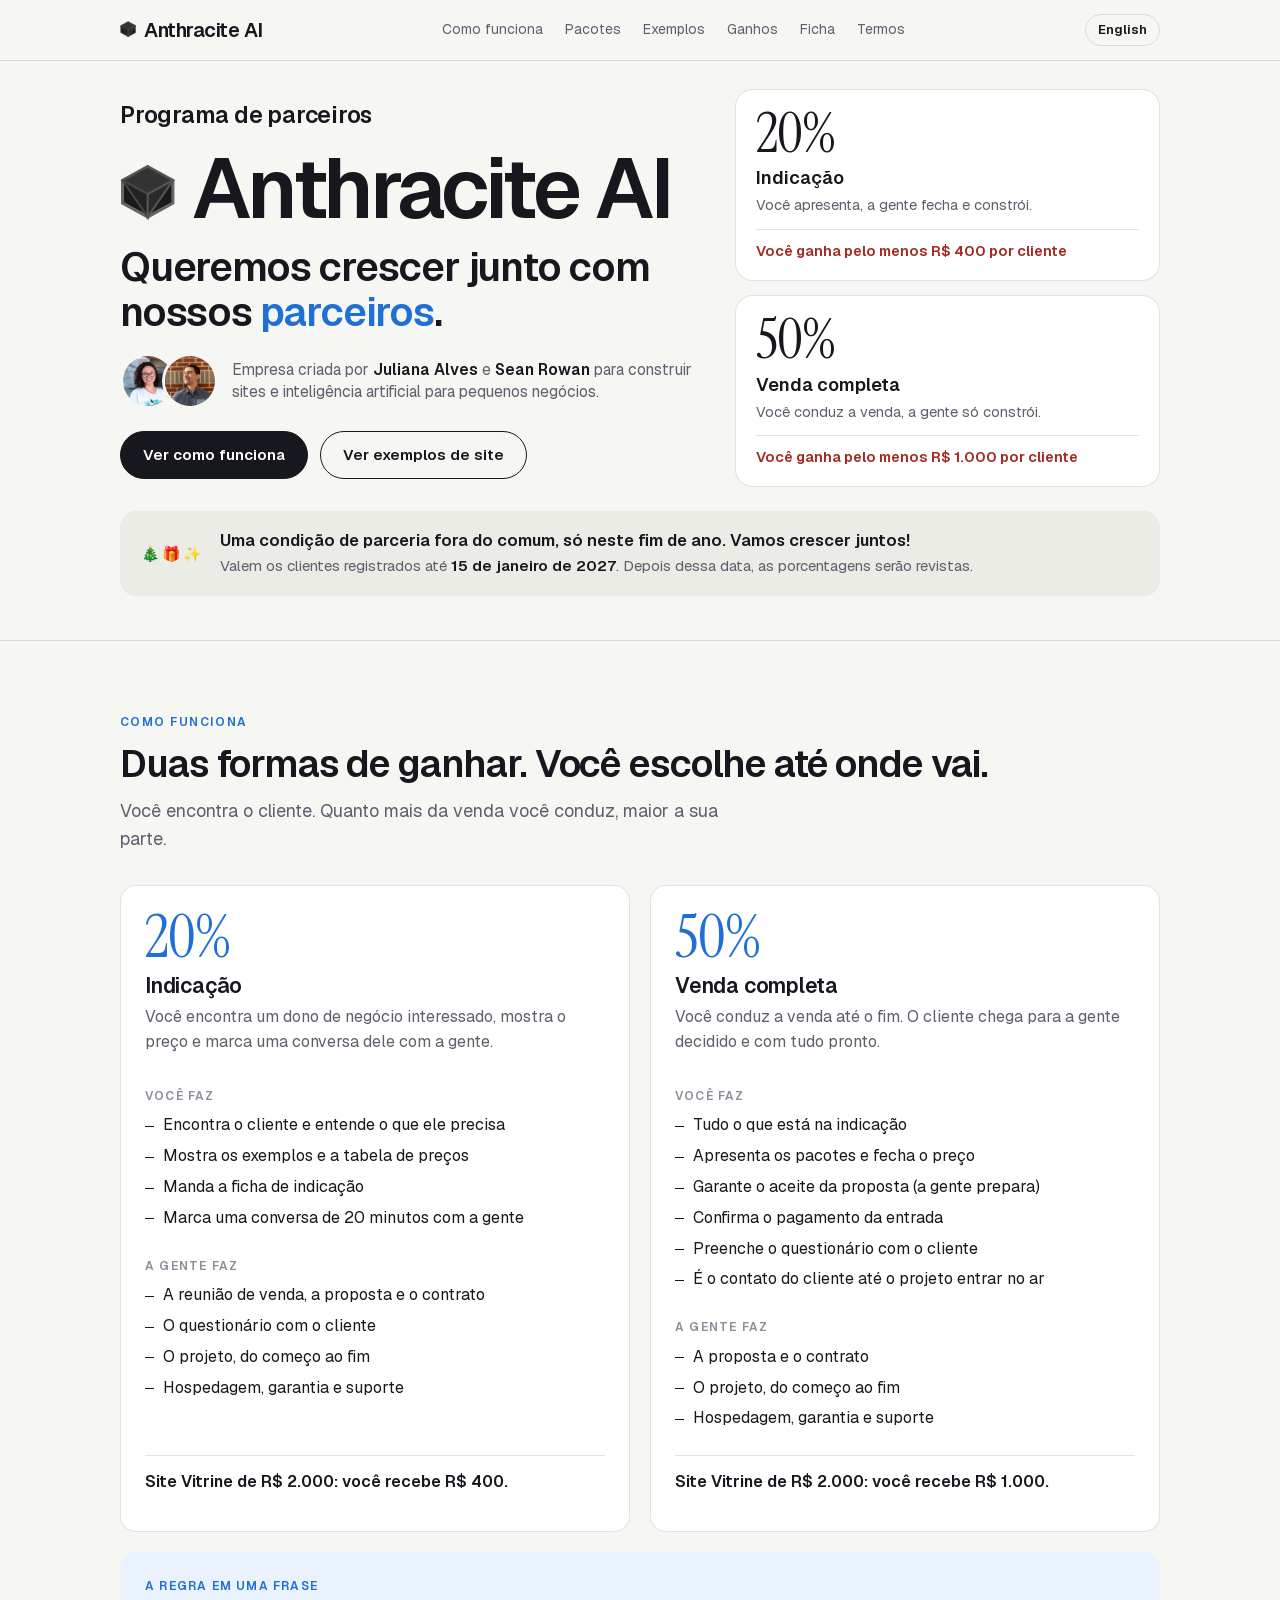
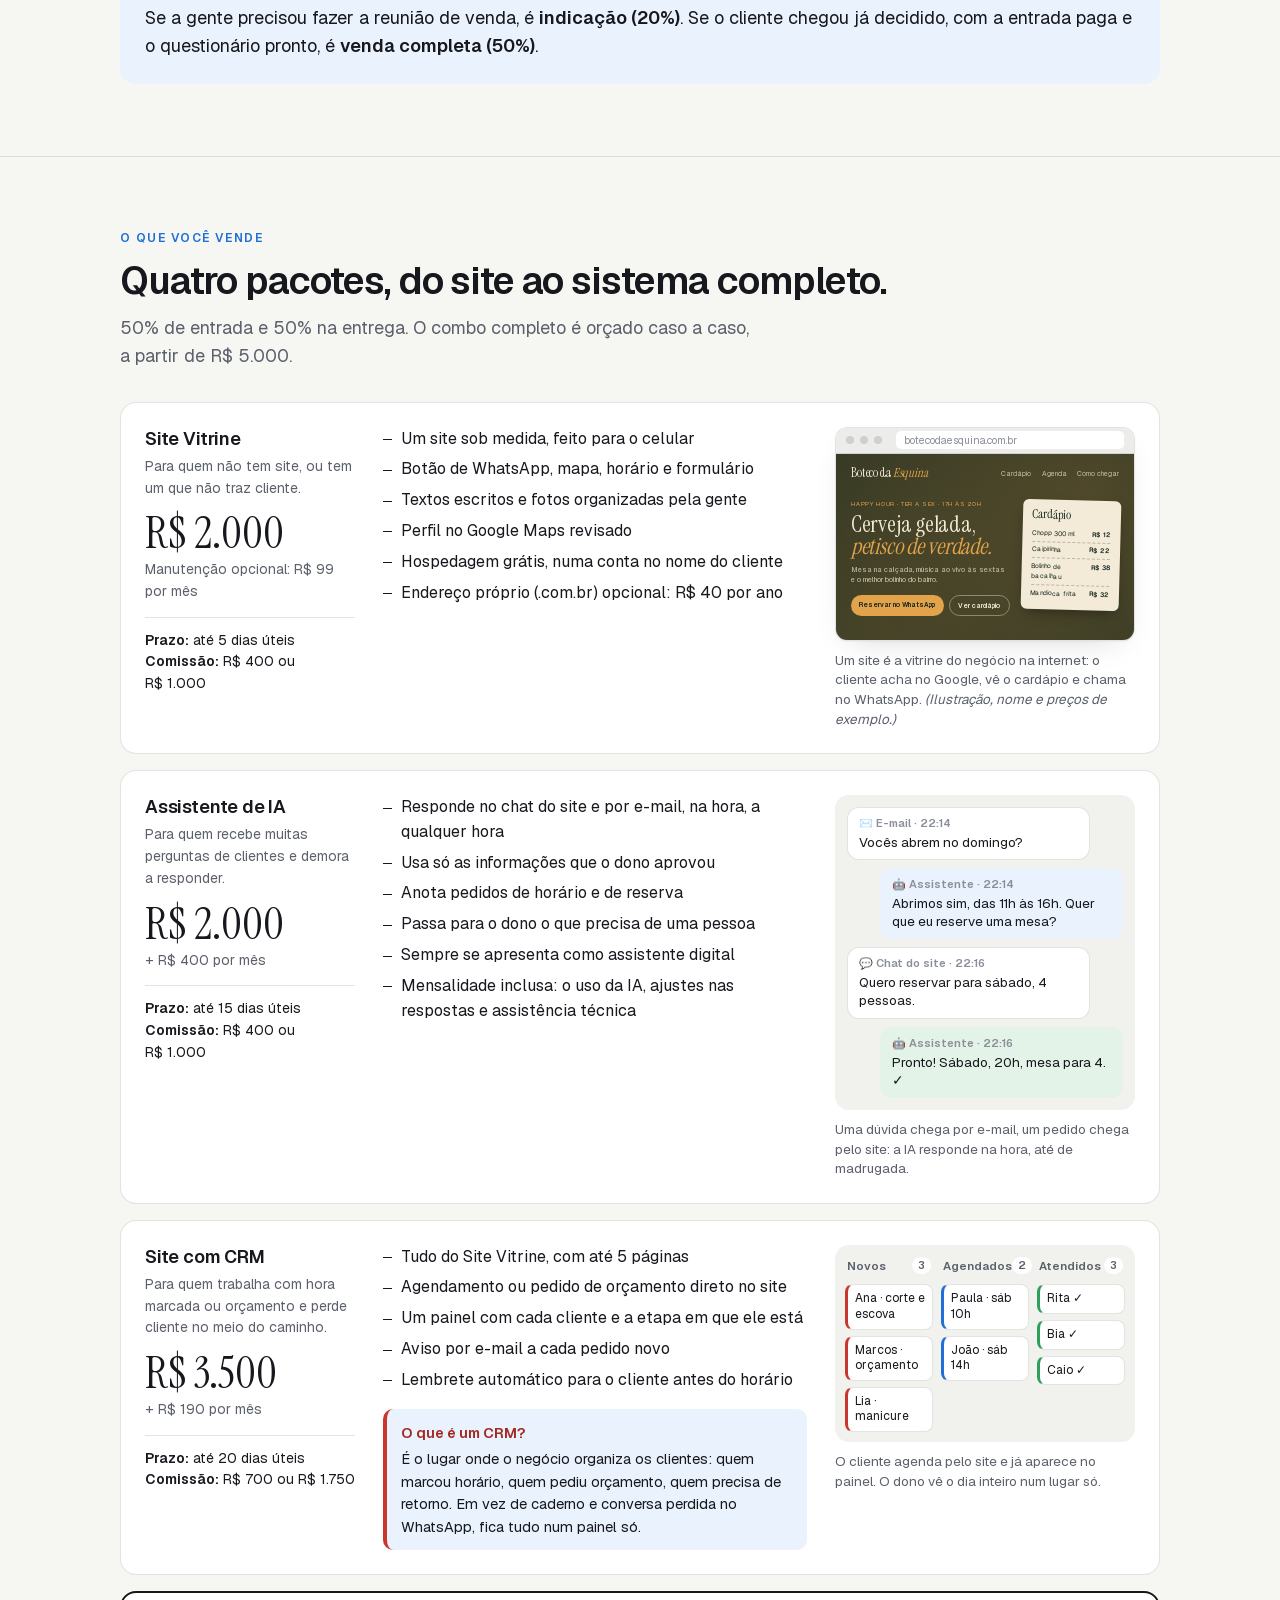
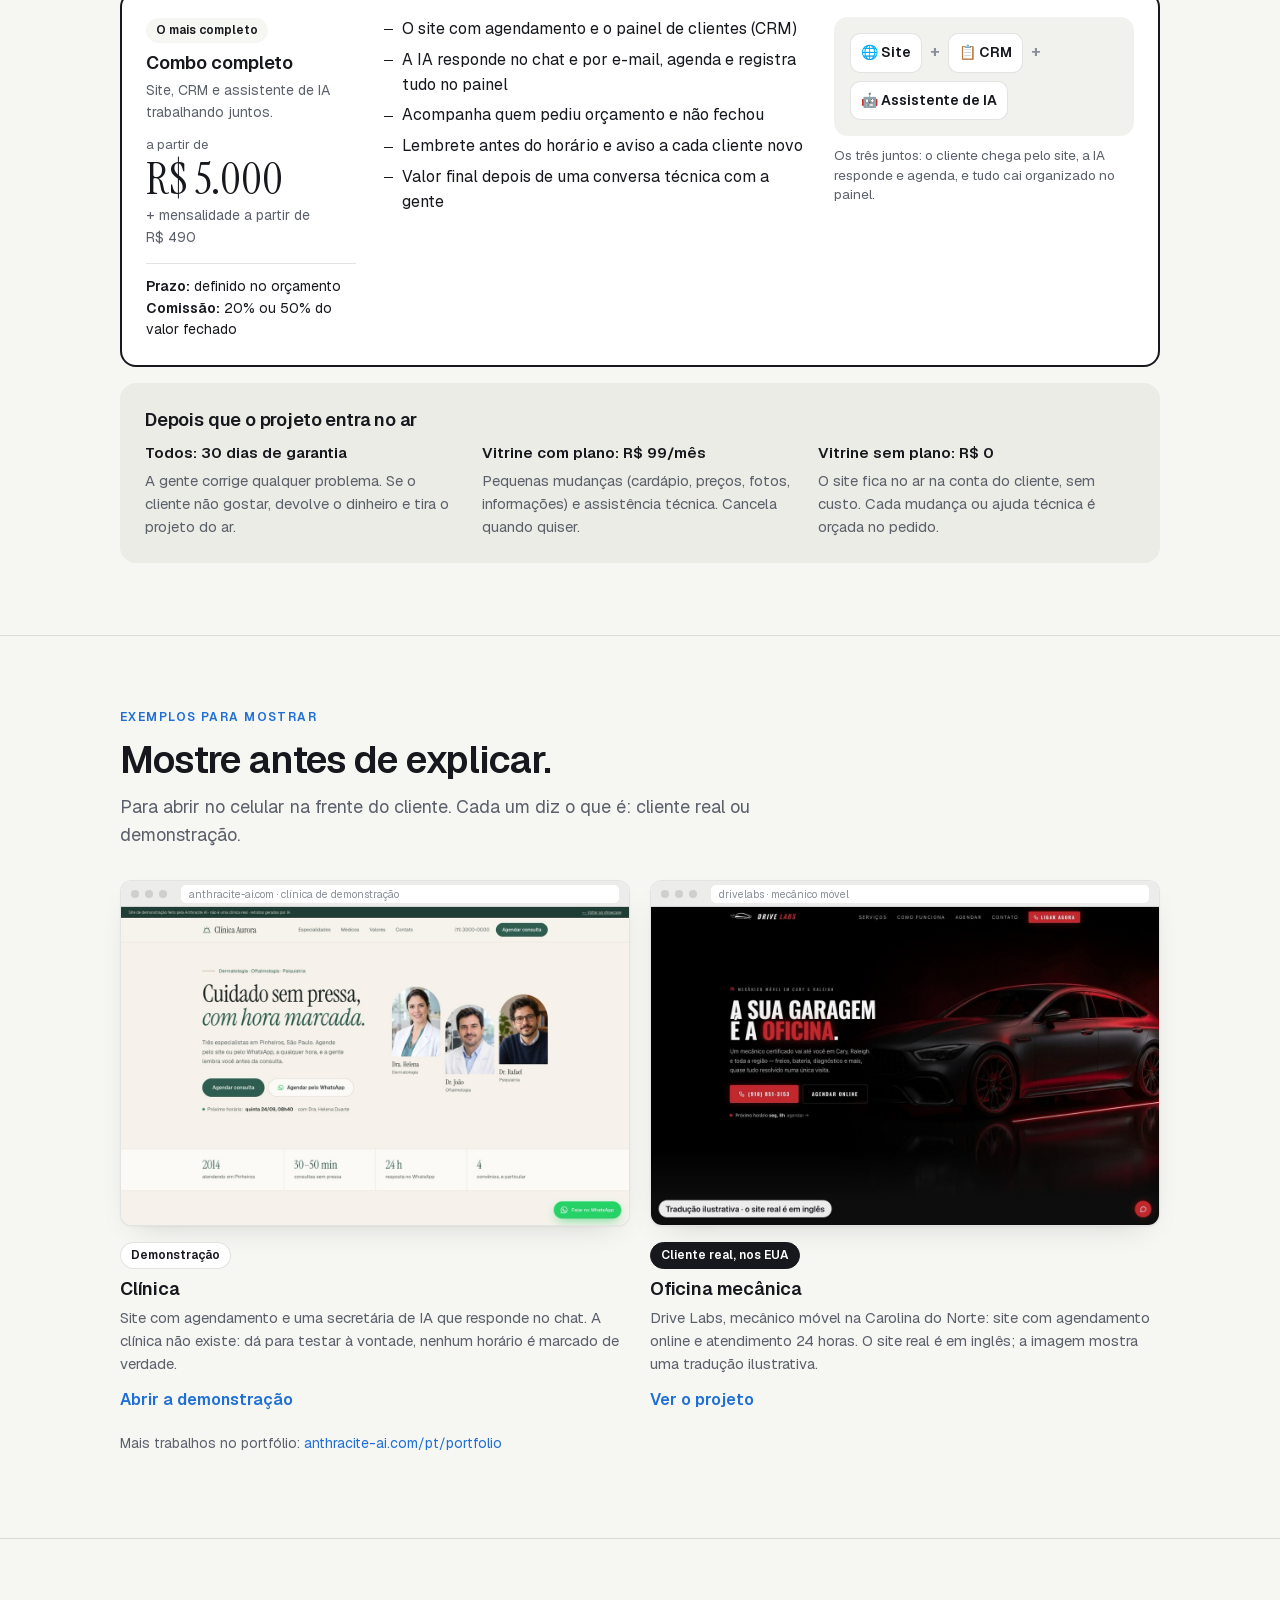
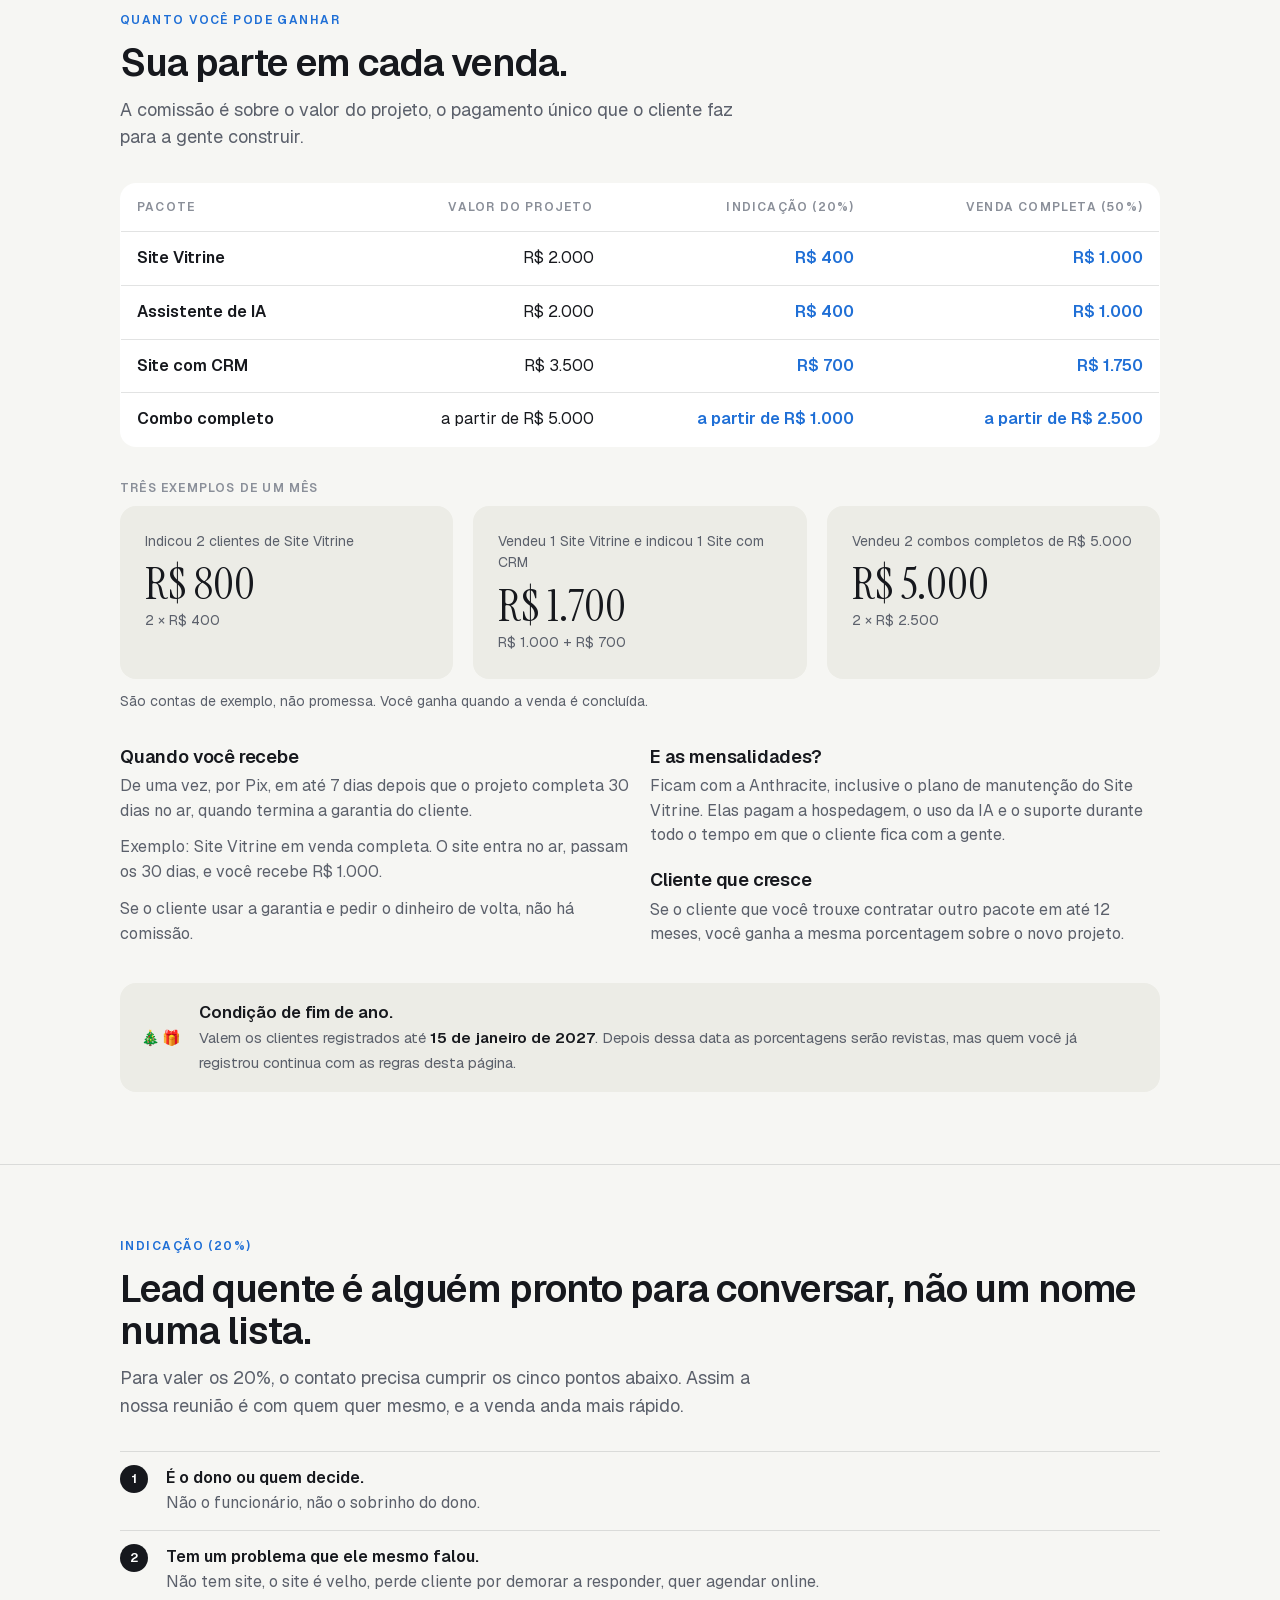
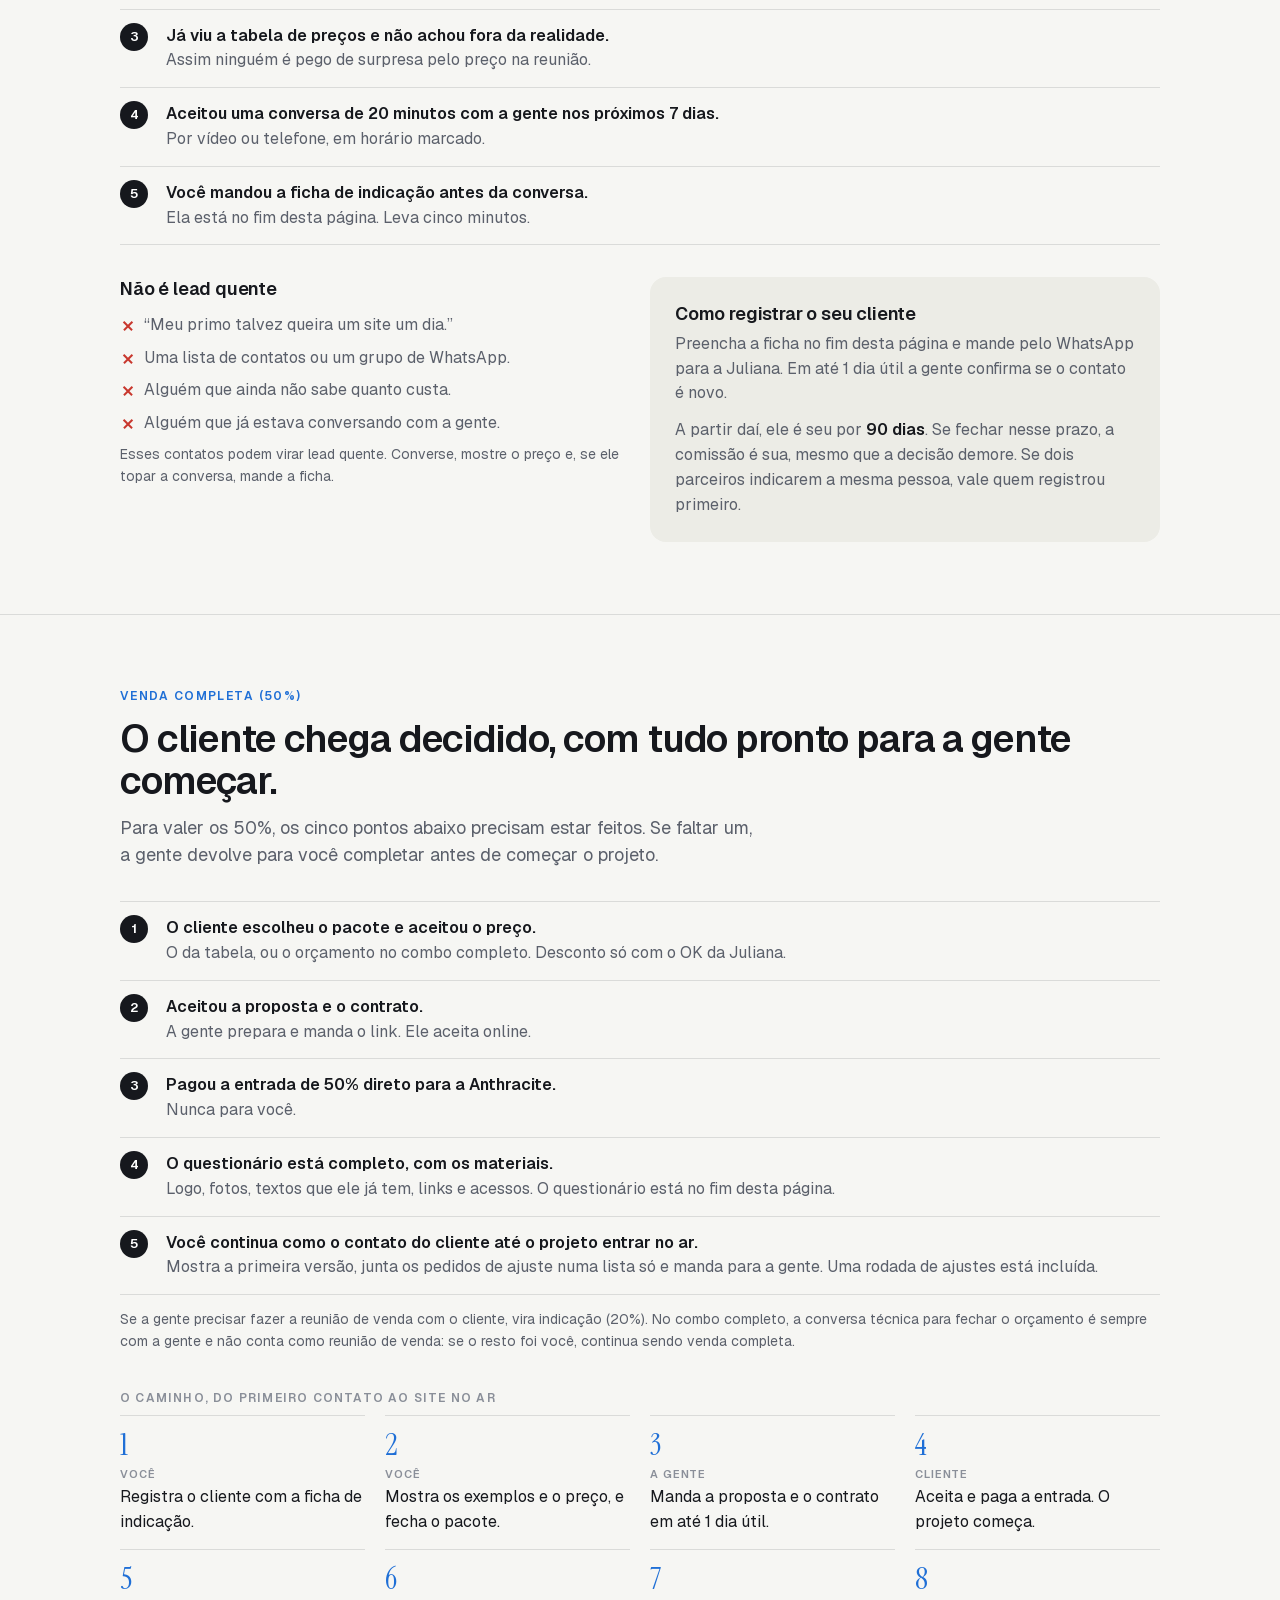
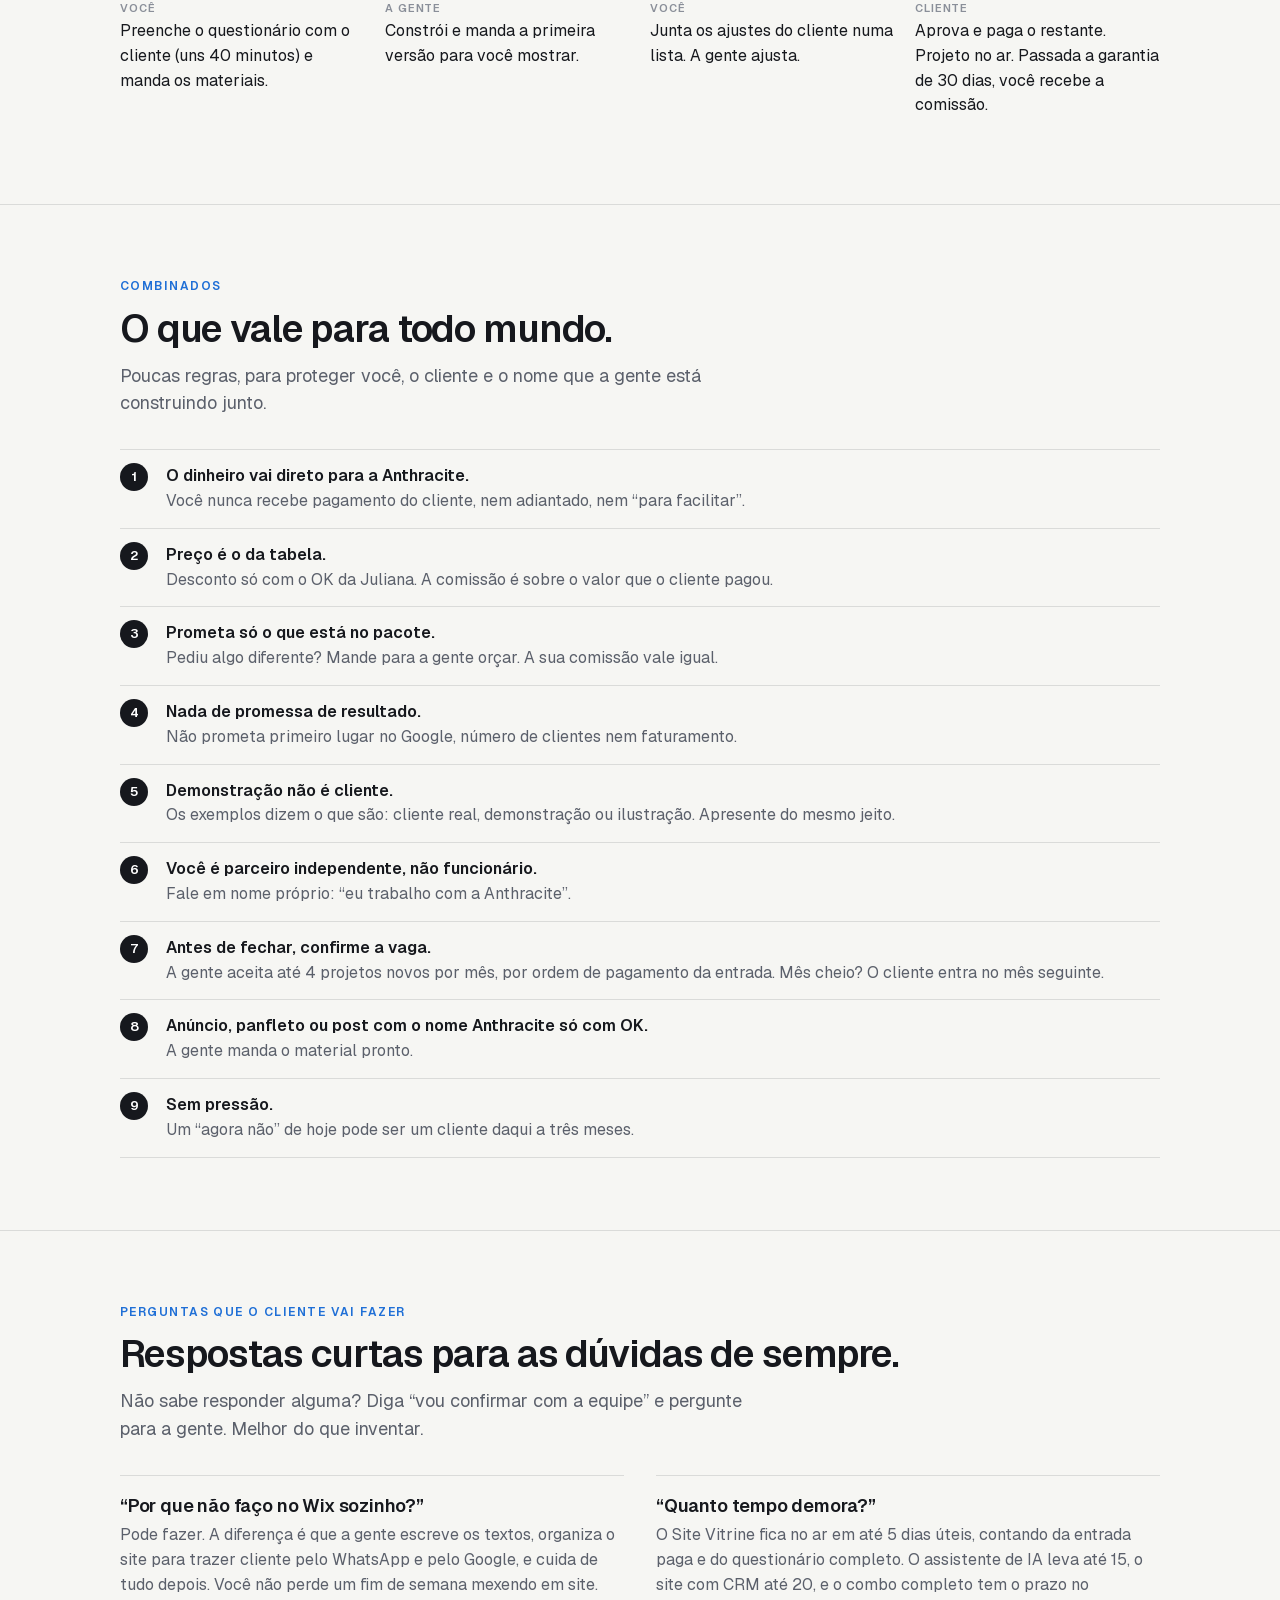
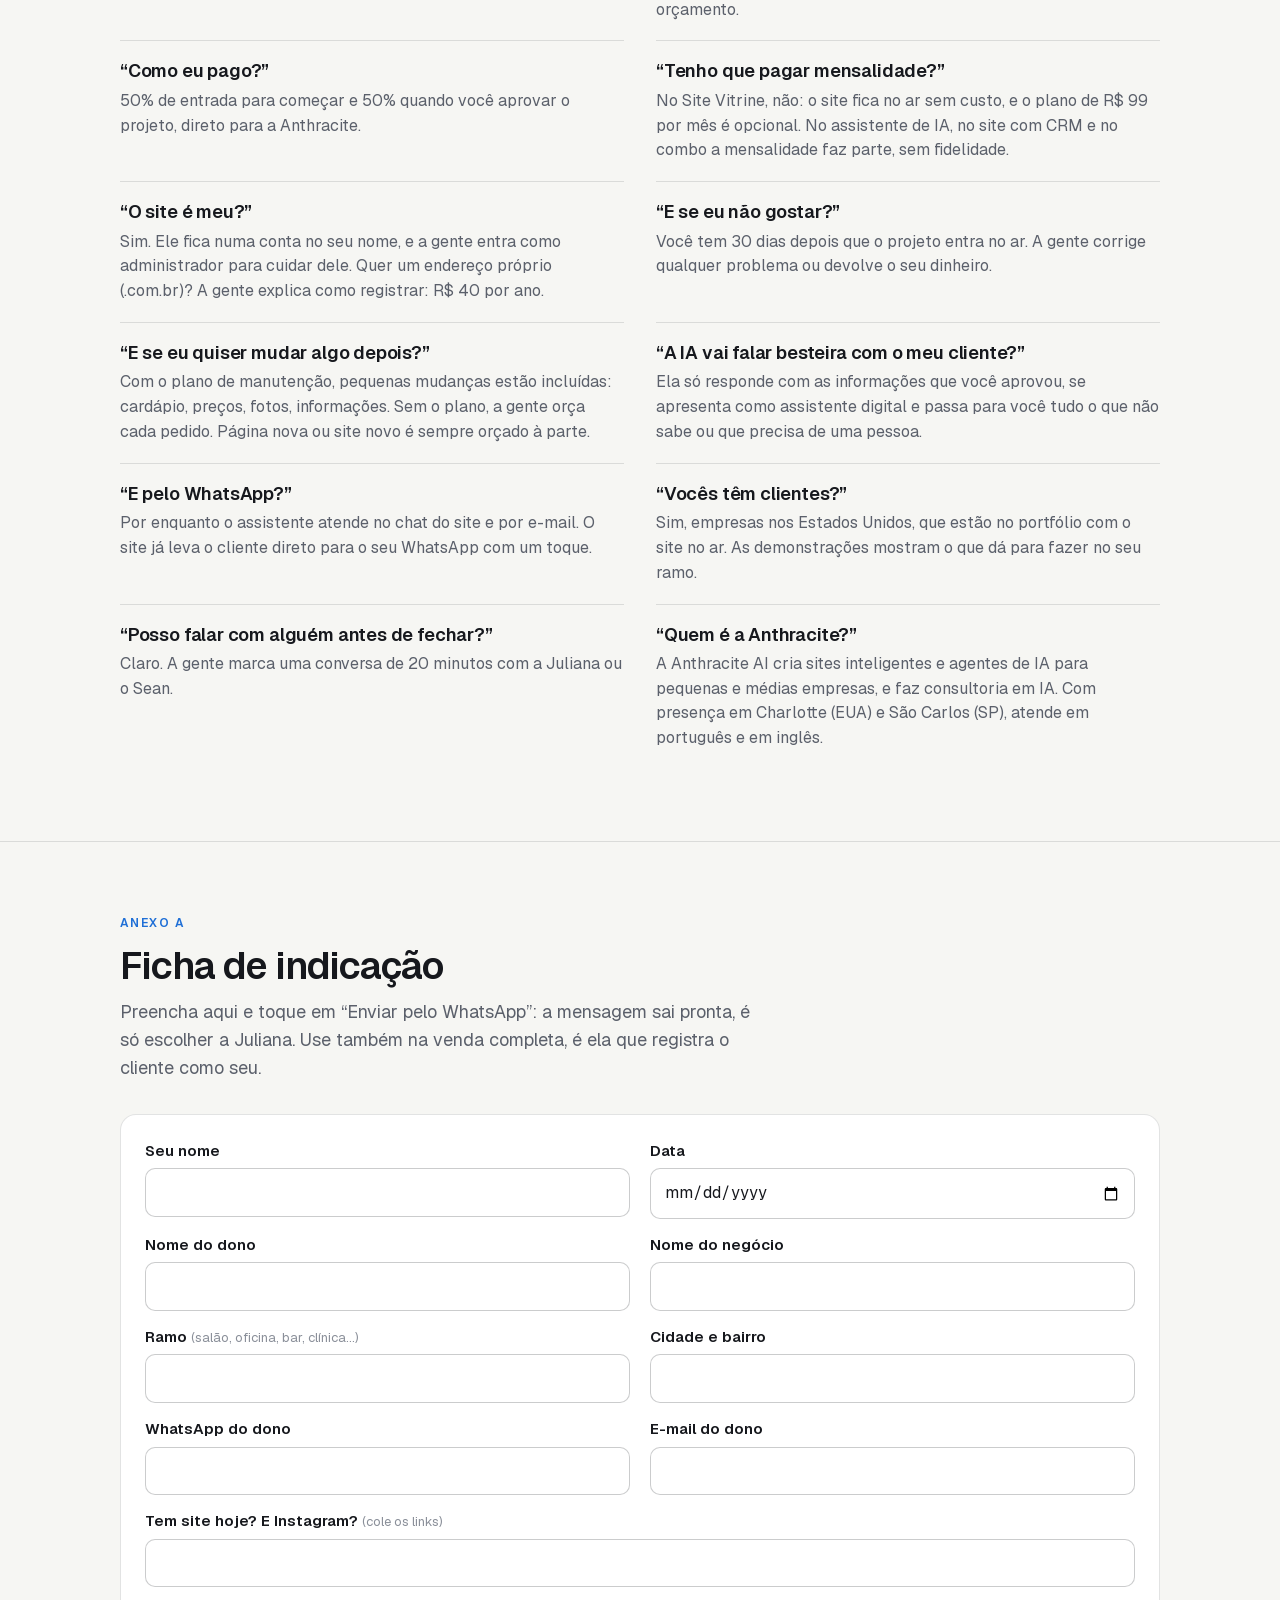
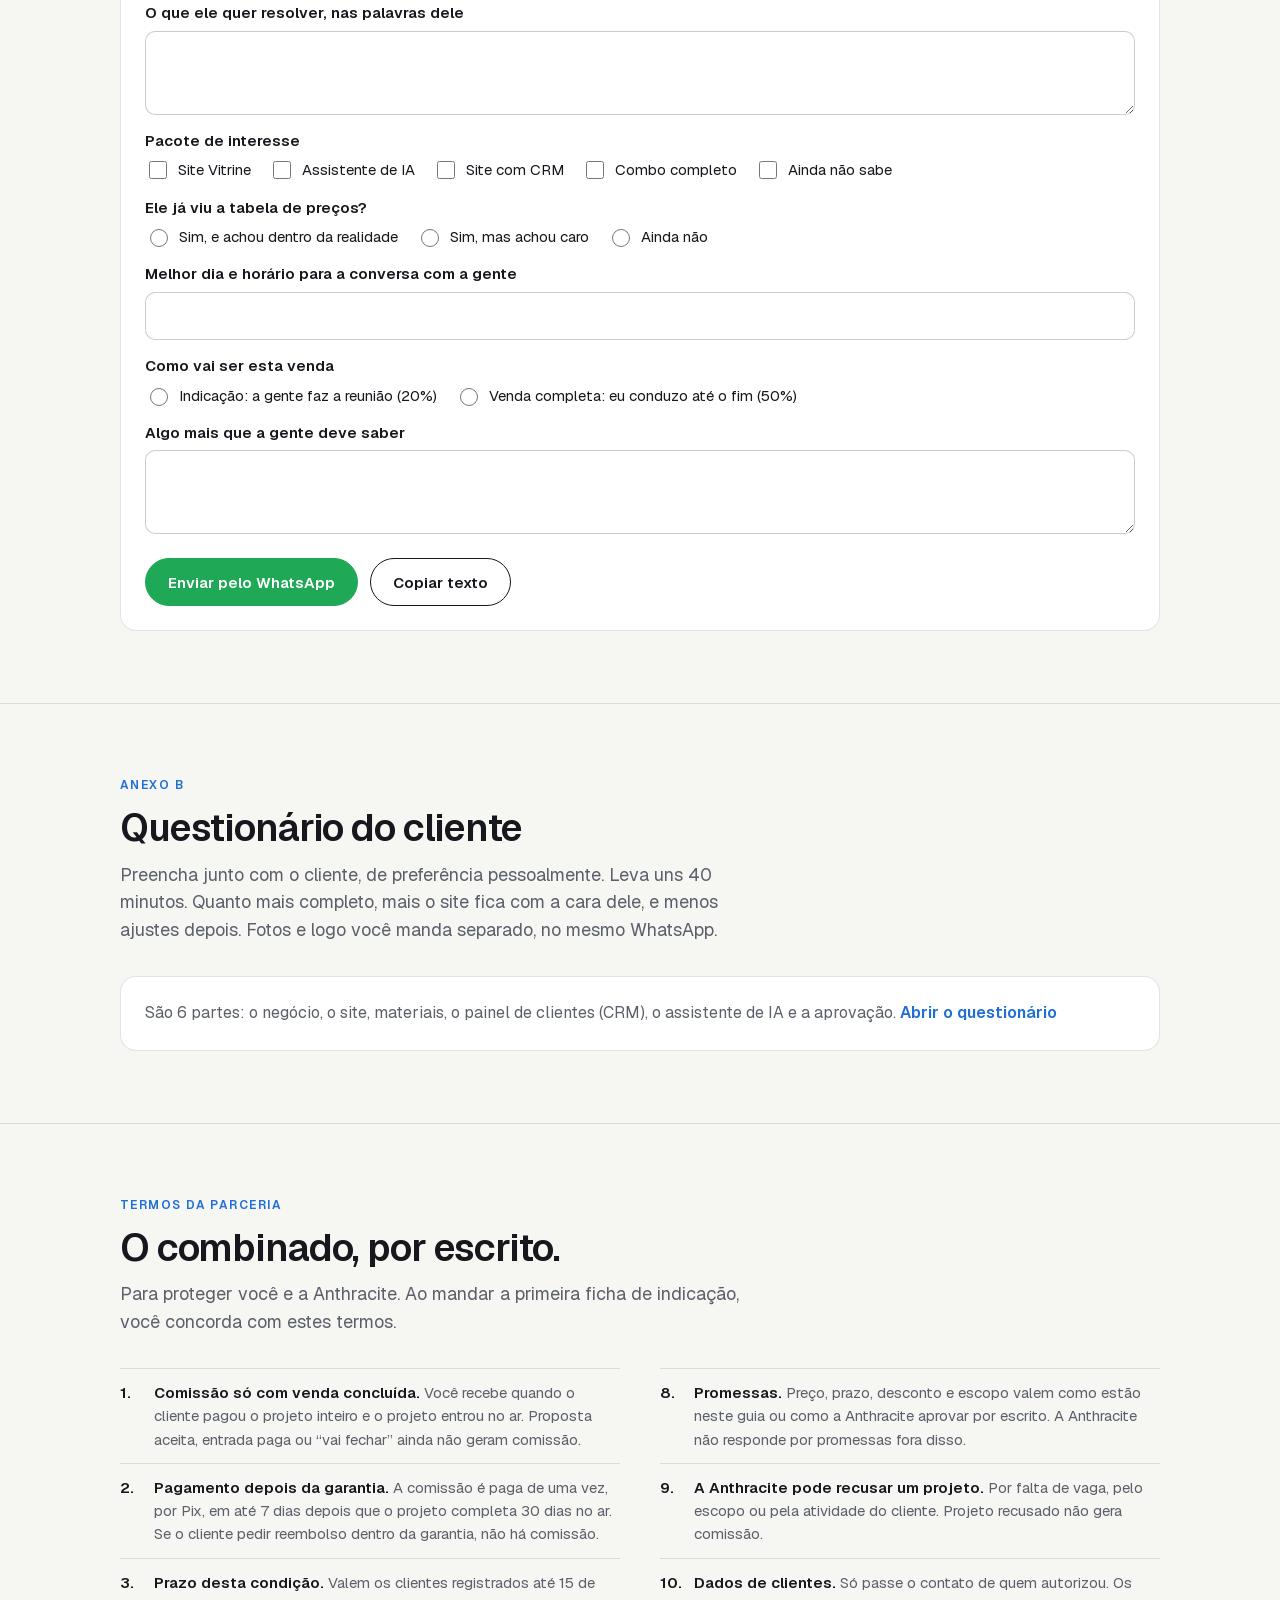
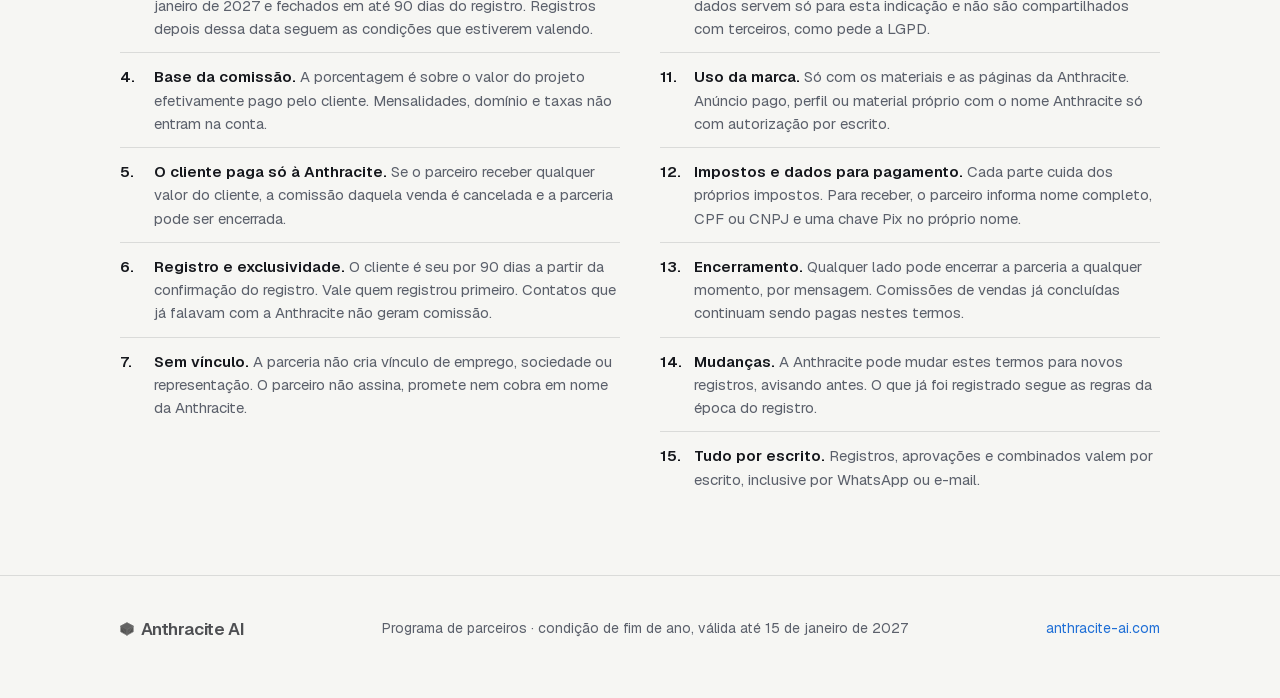
==== commit f78ec047: "Programa de parceiros em negrito, faixa de fim de ano cinza, CSS com versão" ====
--- a/index.html
+++ b/index.html
@@ -10,7 +10,7 @@
 <meta property="og:description" content="Você apresenta, a gente constrói. 20% na indicação, 50% na venda completa.">
 <link rel="alternate" hreflang="en" href="en/">
 <link rel="icon" href="data:image/svg+xml,%3Csvg xmlns='http://www.w3.org/2000/svg' viewBox='0 0 22 22'%3E%3Cpolygon points='11,1 21,6.5 21,15.5 11,21 1,15.5 1,6.5' fill='%231a1a1a'/%3E%3Cpolygon points='11,1 21,6.5 11,12 1,6.5' fill='%23333'/%3E%3C/svg%3E">
-<link rel="stylesheet" href="assets/site.css">
+<link rel="stylesheet" href="assets/site.css?v=3">
 </head>
 <body>
 
@@ -35,7 +35,7 @@
 <section class="hero">
   <div class="wrap hero-grid">
     <div class="hero-main">
-      <span class="pill-partner">🤝 Programa de parceiros</span>
+      <span class="pill-partner">Programa de parceiros</span>
       <div class="biglogo" role="img" aria-label="Anthracite AI"><svg viewBox="0 0 22 22" fill="none" aria-hidden="true"><polygon points="11,1 21,6.5 21,15.5 11,21 1,15.5 1,6.5" fill="#1a1a1a" stroke="#666" stroke-width="1.2"/><polygon points="11,1 21,6.5 11,12 1,6.5" fill="#333" stroke="#555" stroke-width="0.8"/><polygon points="1,6.5 11,12 11,21" fill="#222" stroke="#444" stroke-width="0.8"/><polygon points="21,6.5 11,12 11,21" fill="#2a2a2a" stroke="#555" stroke-width="0.8"/></svg>Anthracite AI</div>
       <h1>Queremos crescer junto com nossos <span class="hl">parceiros</span>.</h1>
       <div class="founders">
@@ -648,6 +648,6 @@
   </div>
 </footer>
 
-<script src="assets/forms.js"></script>
+<script src="assets/forms.js?v=3"></script>
 </body>
 </html>
--- a/assets/site.css
+++ b/assets/site.css
@@ -87,11 +87,11 @@
 .hero { padding: 28px 0 44px; border-top: 0; }
 .hero-grid { display: grid; grid-template-columns: 1.15fr .85fr; gap: 40px; align-items: center; }
 @media (max-width: 860px) { .hero-grid { grid-template-columns: 1fr; gap: 20px; } }
-.pill-partner { display: inline-flex; align-items: center; gap: 8px; font-size: 15px; font-weight: 600; padding: 7px 14px; border-radius: 999px; background: var(--red-soft); color: var(--red-deep); }
+.pill-partner { display: block; font-size: clamp(19px, 2vw, 23px); font-weight: 600; letter-spacing: -.01em; color: var(--coal); }
 .biglogo { display: flex; align-items: baseline; gap: .2em; font-weight: 600; letter-spacing: -.04em; line-height: 1; font-size: clamp(44px, 7.4vw, 84px); margin-top: 14px; white-space: nowrap; color: var(--coal); }
 .biglogo svg { width: .66em; height: .66em; position: relative; top: .02em; flex-shrink: 0; }
 .hero h1 { font-size: clamp(26px, 3.6vw, 40px); line-height: 1.12; letter-spacing: -.03em; margin: 14px 0 0; max-width: 560px; }
-.hl { color: var(--red); background: linear-gradient(transparent 64%, var(--red-soft) 64%); padding: 0 .05em; }
+.hl { color: var(--blue); }
 .founders { display: flex; align-items: center; gap: 14px; margin-top: 18px; }
 .faces { display: flex; flex-shrink: 0; }
 .faces img { width: 56px; height: 56px; border-radius: 50%; object-fit: cover; object-position: 50% 30%; border: 3px solid var(--fog); }
@@ -105,7 +105,7 @@
 .tcard .big { font-size: 56px; }
 .tcard .tname { font-weight: 600; font-size: 18px; margin-top: 6px; }
 .tcard p { margin: 2px 0 0; color: var(--muted); font-size: 14.5px; }
-.tcard .earn { margin-top: 12px; display: inline-block; background: var(--red-soft); color: var(--red-deep); font-weight: 600; font-size: 14.5px; padding: 6px 10px; border-radius: 10px; }
+.tcard .earn { margin-top: 12px; padding-top: 10px; border-top: 1px solid var(--line); color: var(--red-deep); font-weight: 600; font-size: 14.5px; }
 @media (max-width: 860px) {
   .hero-tiers { grid-template-columns: 1fr 1fr; gap: 10px; }
   .hero-btns { display: none; }
@@ -113,11 +113,11 @@
   .tcard .big { font-size: 42px; }
   .tcard .tname { font-size: 16px; }
   .tcard p { font-size: 13px; }
-  .tcard .earn { font-size: 13px; padding: 5px 8px; }
-}
-.xmas { display: flex; gap: 16px; align-items: center; background: linear-gradient(90deg, #fcebe8, #e8f3eb); border: 1px solid rgba(160, 40, 34, .14); border-radius: 16px; padding: 16px 20px; margin-top: 24px; }
+  .tcard .earn { font-size: 13px; }
+}
+.xmas { display: flex; gap: 16px; align-items: center; background: #ecece6; border: 1px solid transparent; border-radius: 16px; padding: 16px 20px; margin-top: 24px; }
 .xmas-icons { font-size: 28px; letter-spacing: 2px; flex-shrink: 0; }
-.xmas strong { display: block; font-size: 16.5px; color: #8f1f19; font-weight: 600; }
+.xmas strong { display: block; font-size: 16.5px; color: var(--coal); font-weight: 600; }
 .xmas span { color: var(--muted); font-size: 15px; }
 .xmas b { color: var(--coal); font-weight: 600; }
 @media (max-width: 560px) { .xmas { align-items: flex-start; padding: 14px 16px; } .xmas-icons { font-size: 22px; } }
@@ -125,7 +125,7 @@
 /* package visuals */
 .pkg-visual { margin: 0; }
 .pkg-visual figcaption { font-size: 13.5px; color: var(--muted); margin-top: 10px; line-height: 1.45; }
-.tag-top { display: inline-block; font-size: 12px; font-weight: 600; padding: 3px 10px; border-radius: 999px; background: var(--red-soft); color: var(--red-deep); margin-bottom: 8px; }
+.tag-top { display: inline-block; font-size: 12px; font-weight: 600; padding: 3px 10px; border-radius: 999px; background: var(--fog); color: var(--coal); margin-bottom: 8px; }
 .pkg-combo { border: 2px solid var(--coal); }
 .chat { background: #f1f1ee; border-radius: 14px; padding: 12px; display: flex; flex-direction: column; gap: 8px; }
 .msg { max-width: 88%; padding: 8px 11px; border-radius: 12px; font-size: 13.5px; line-height: 1.35; background: #fff; border: 1px solid var(--line); }
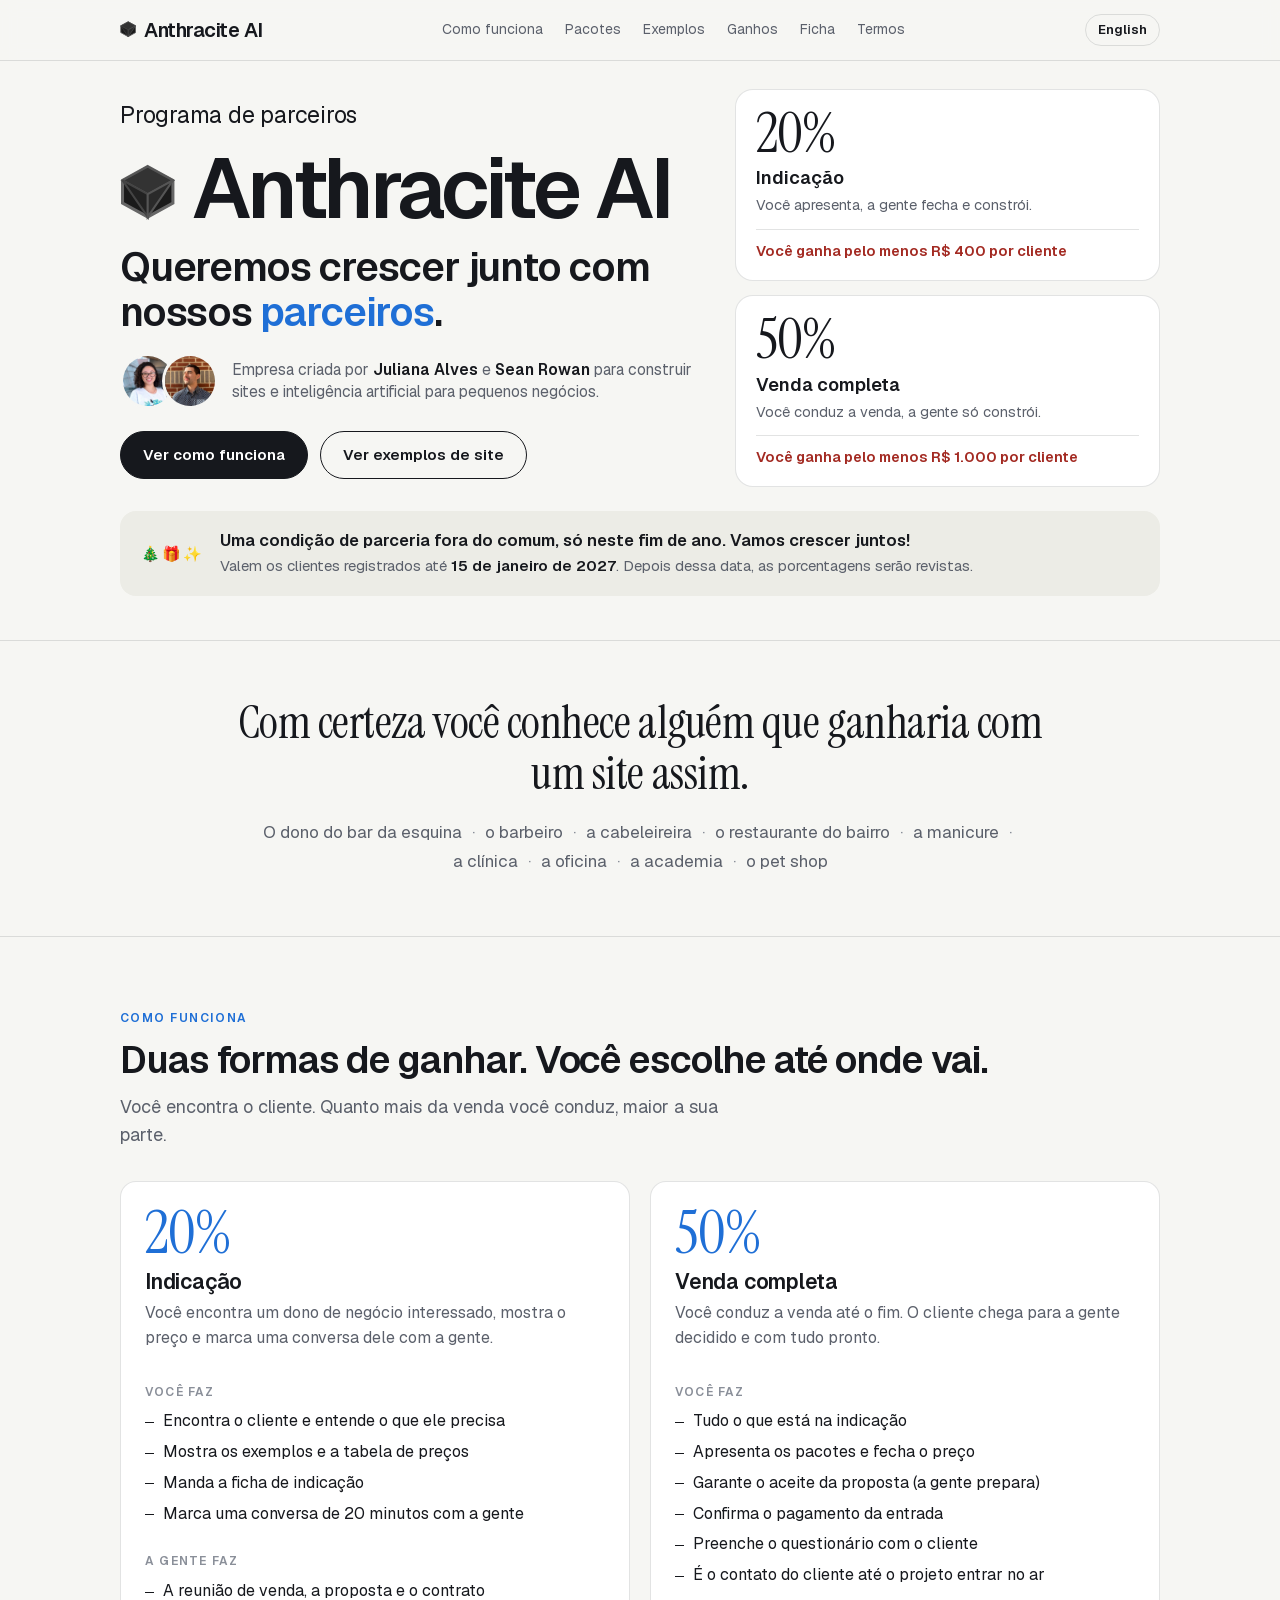
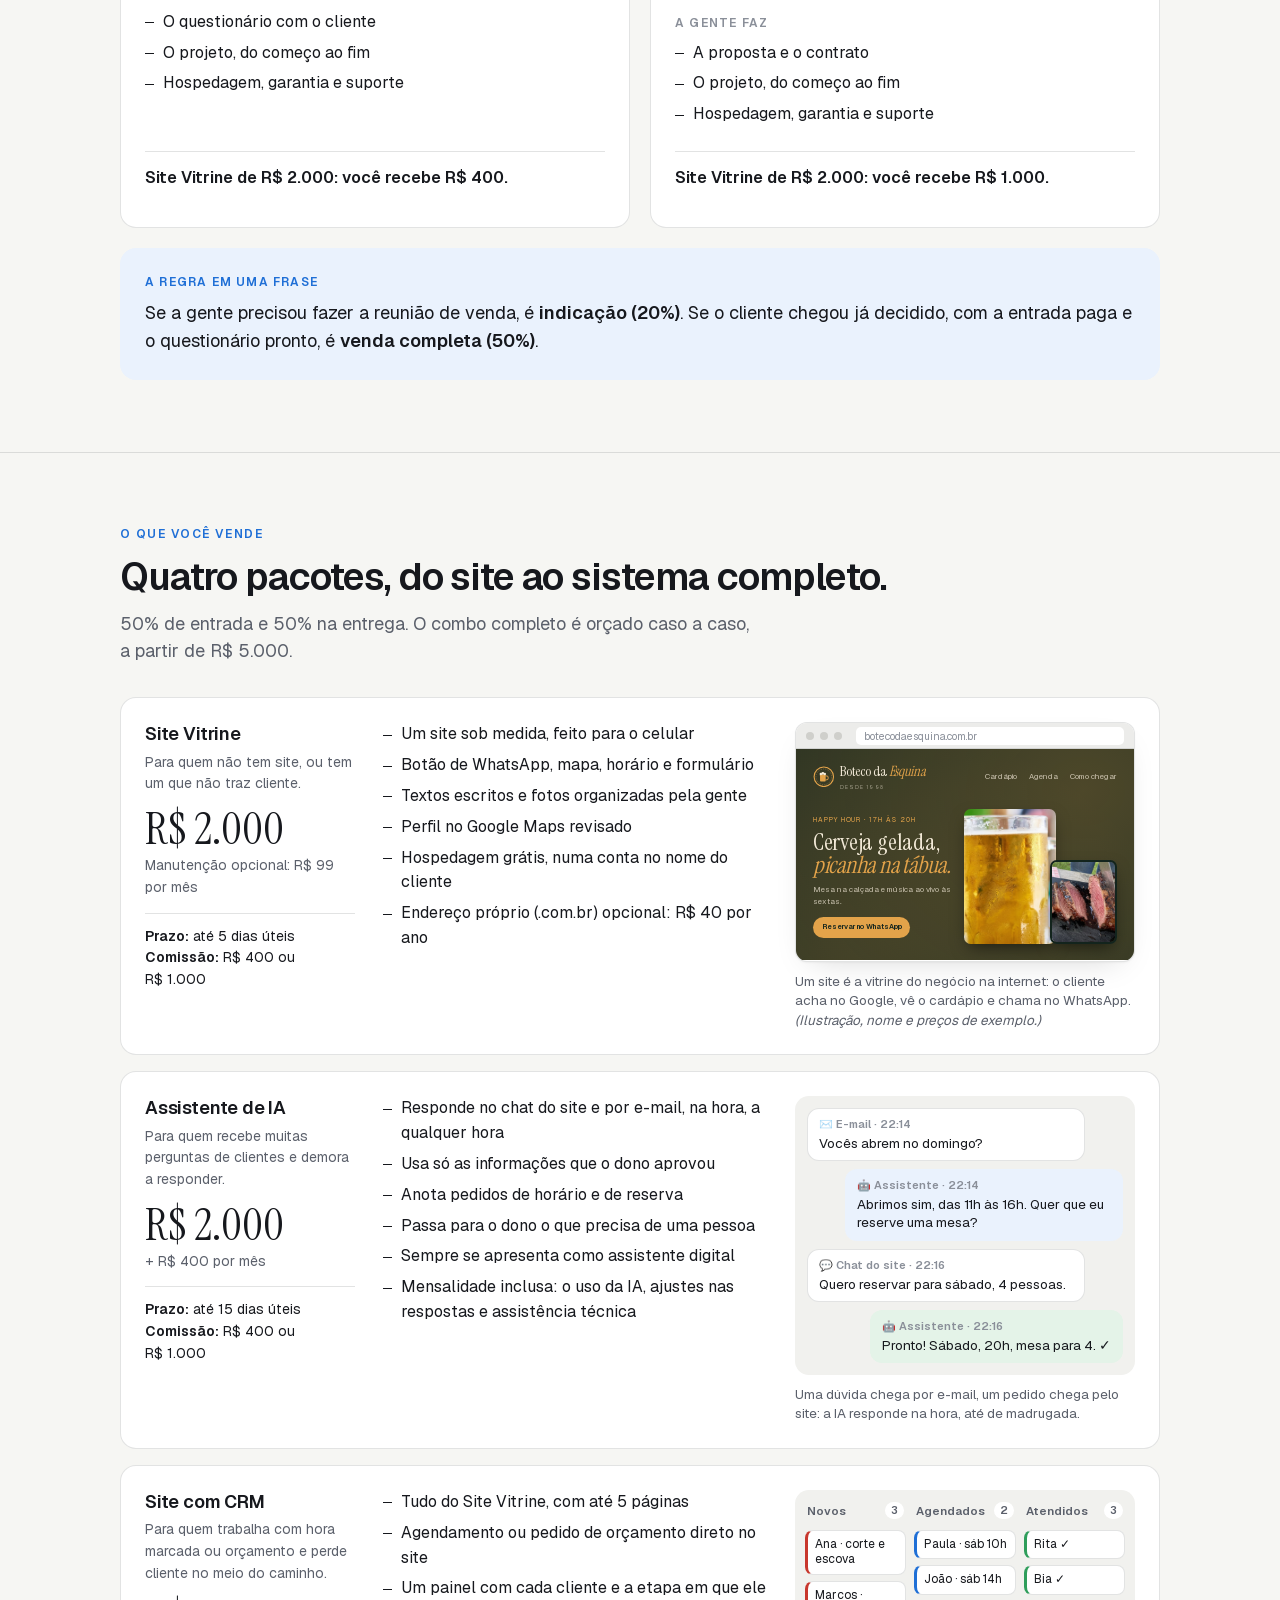
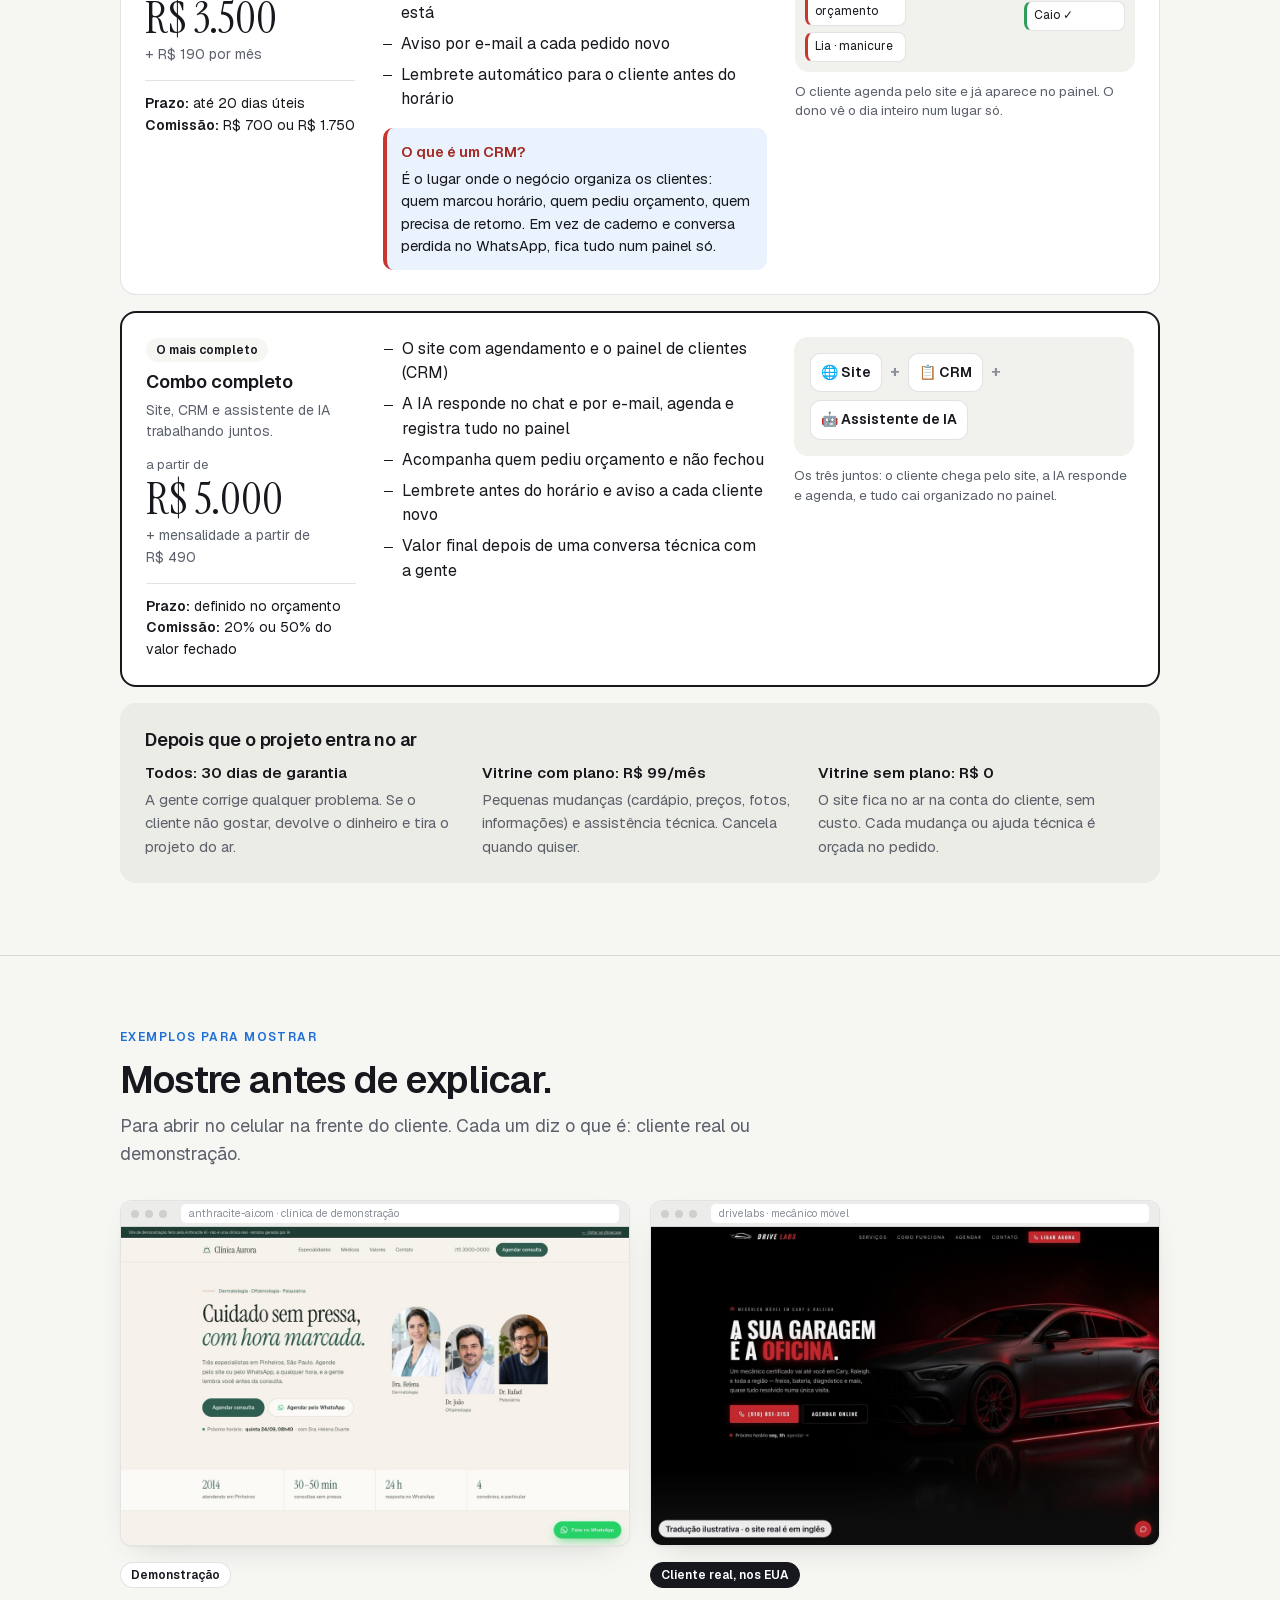
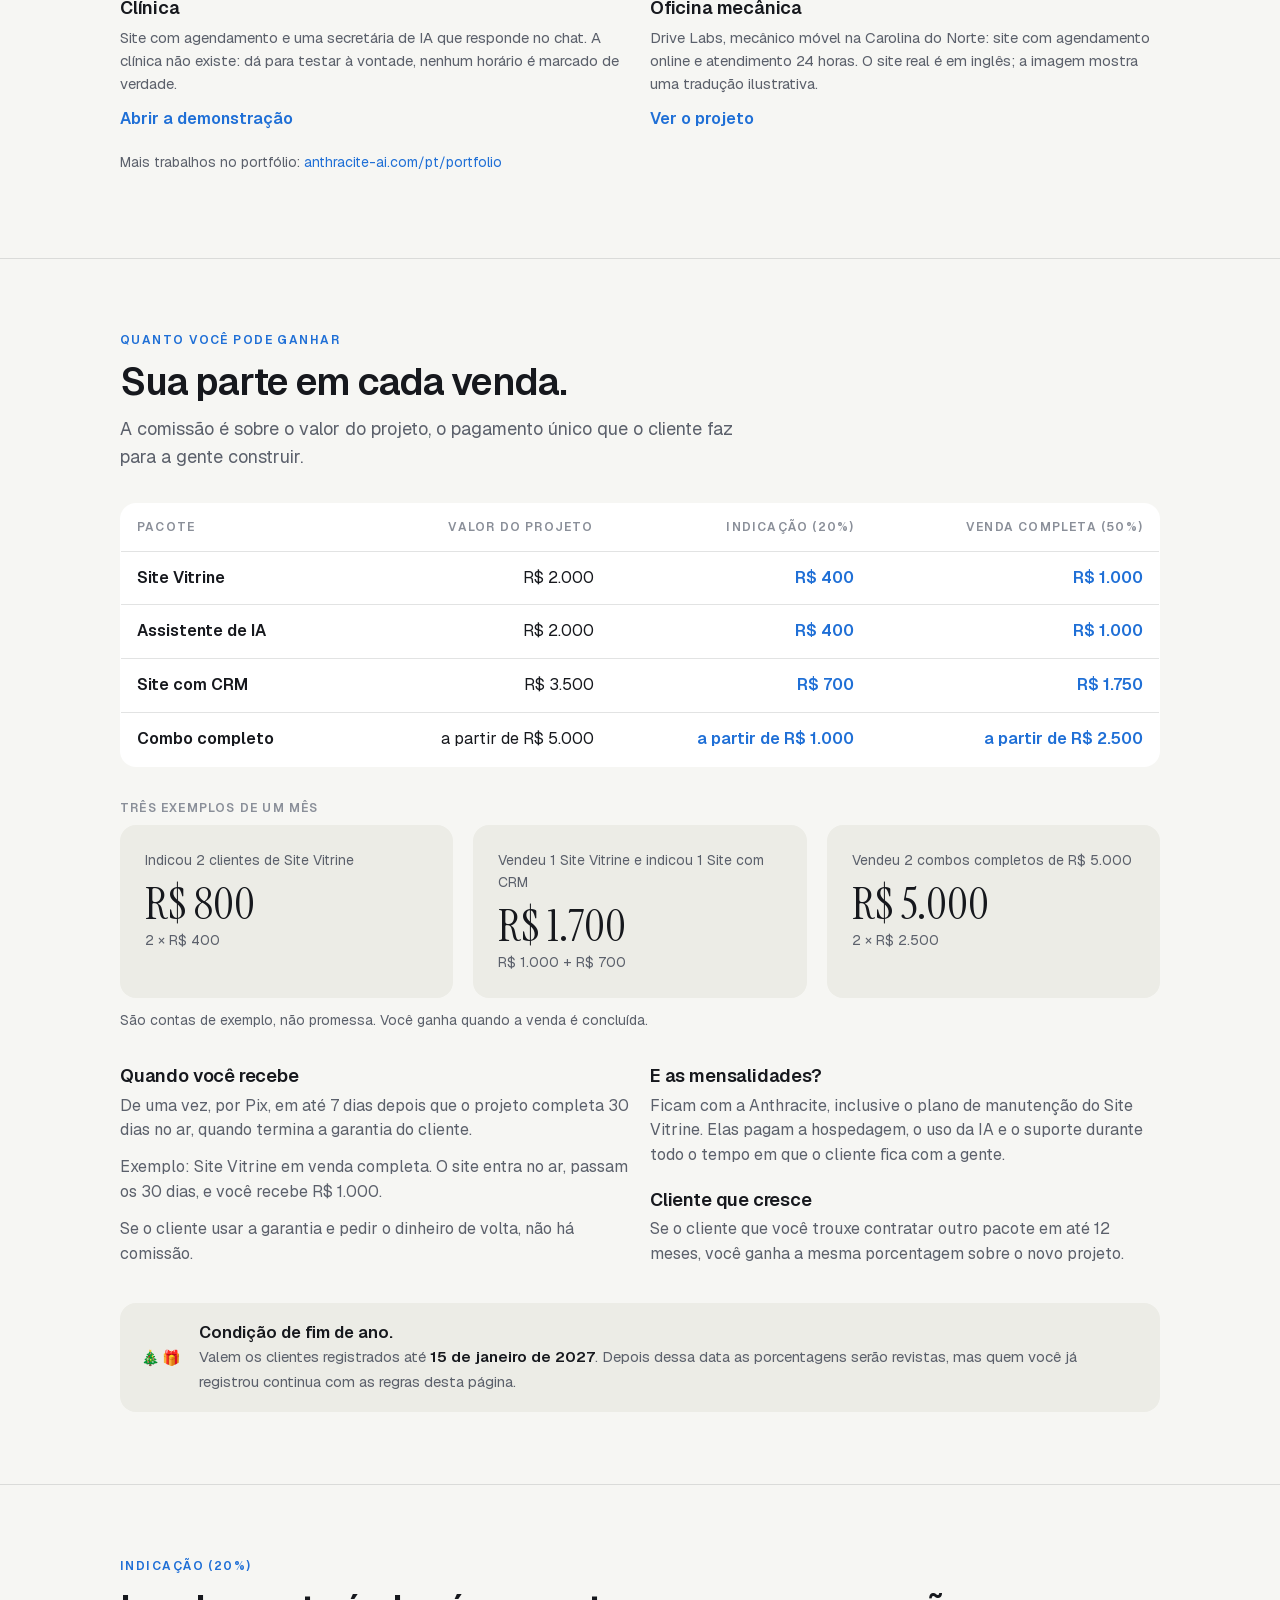
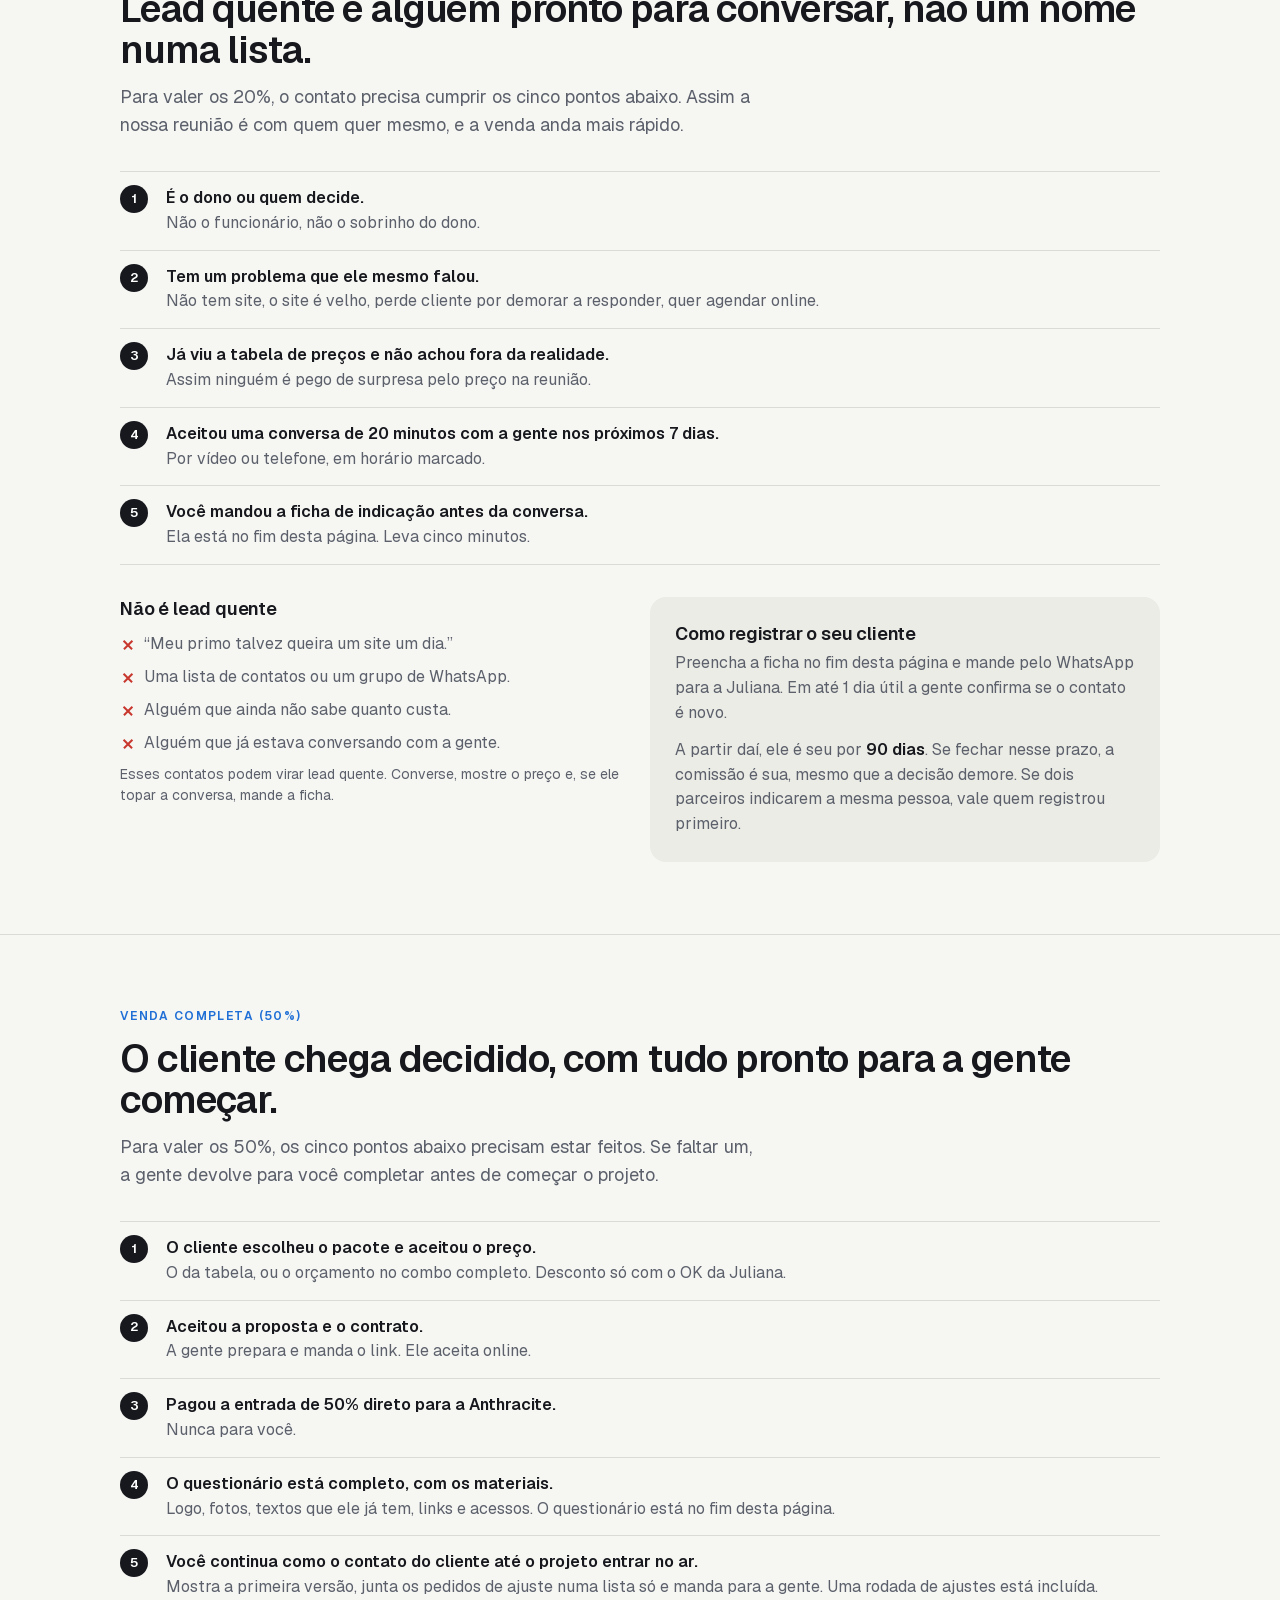
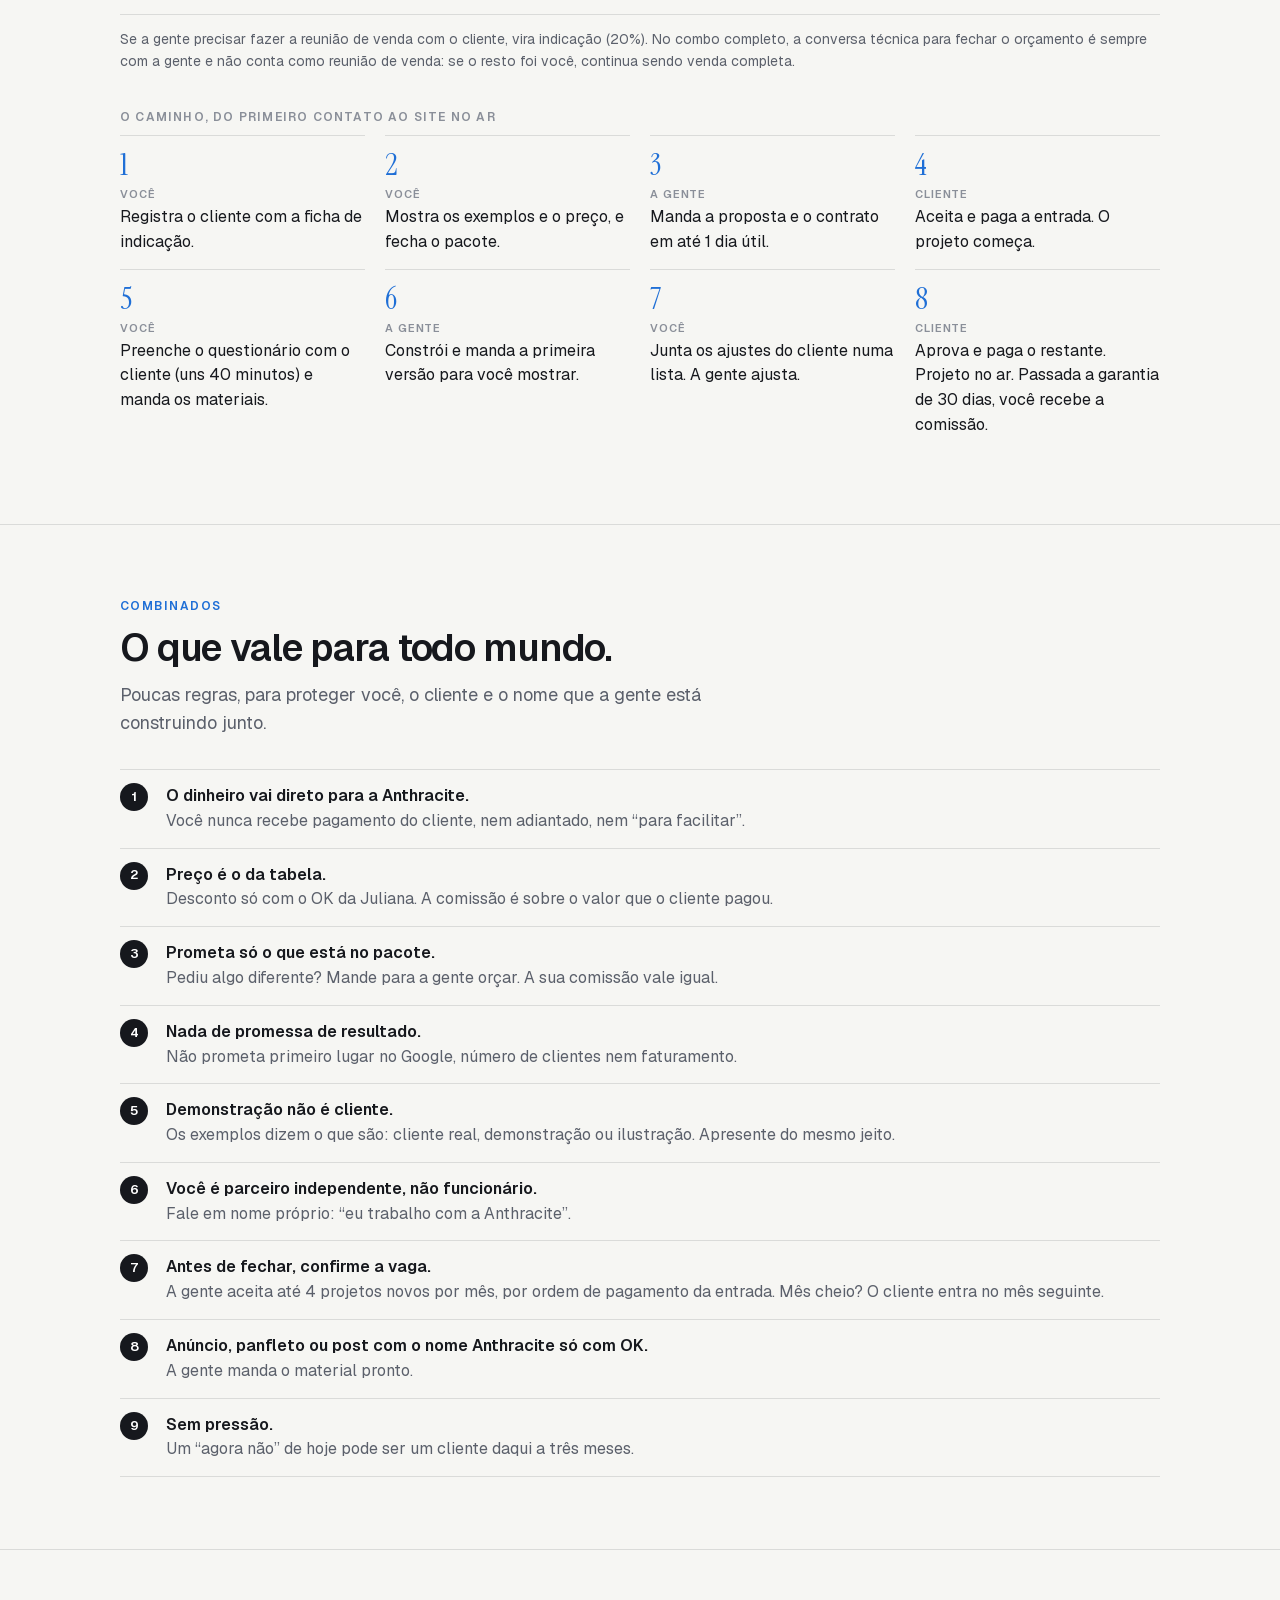
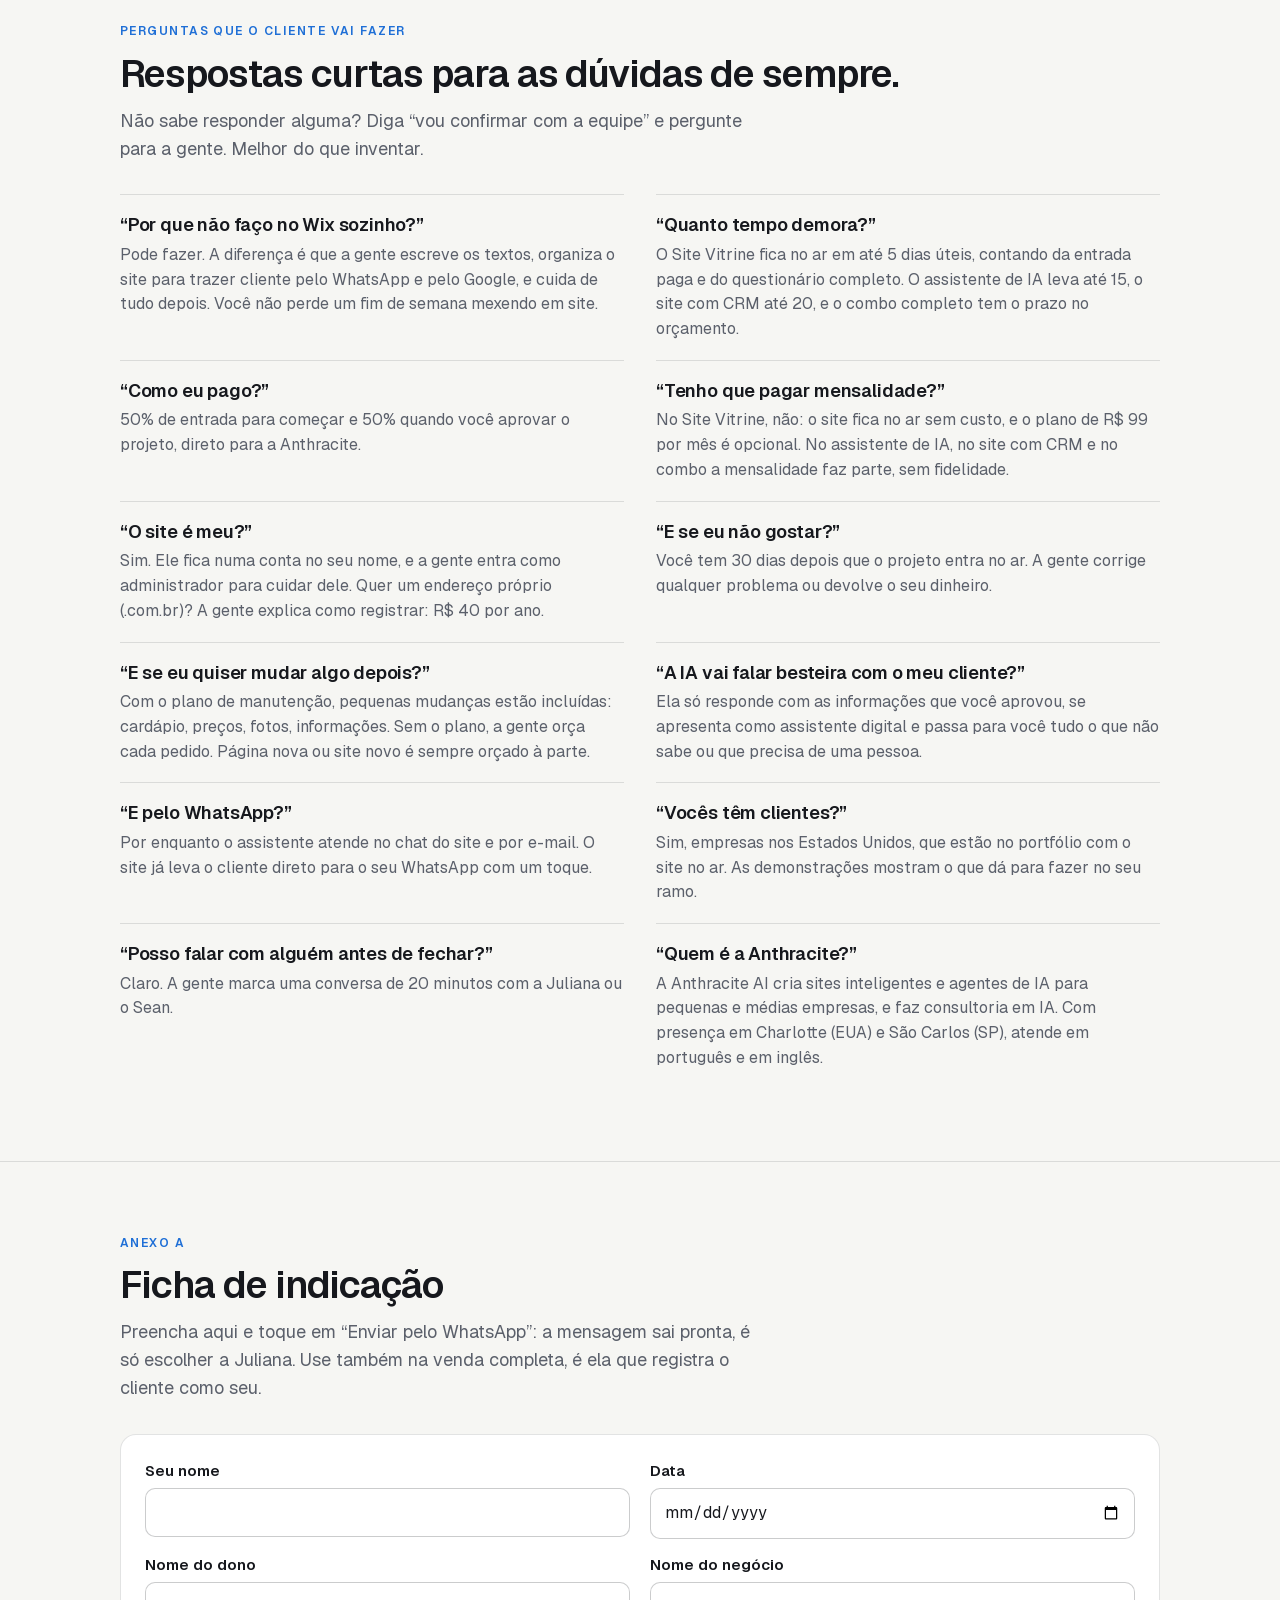
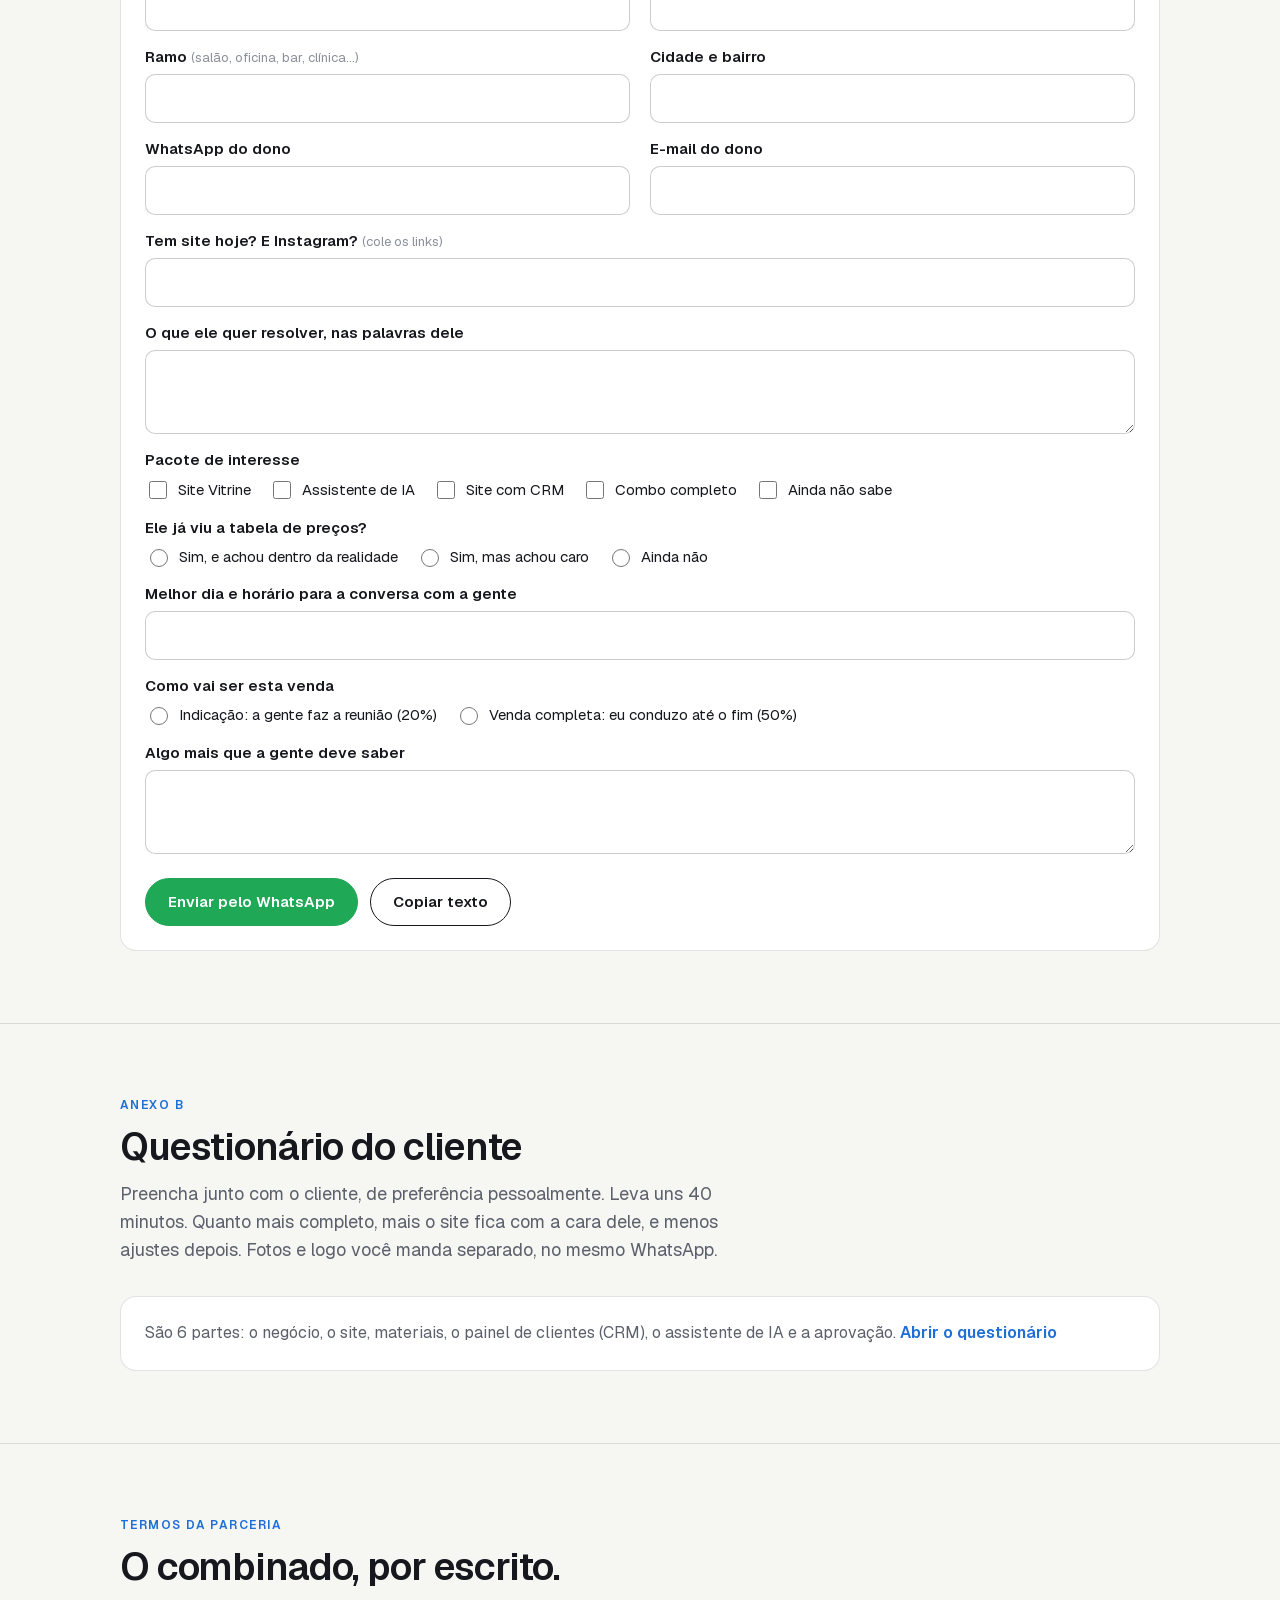
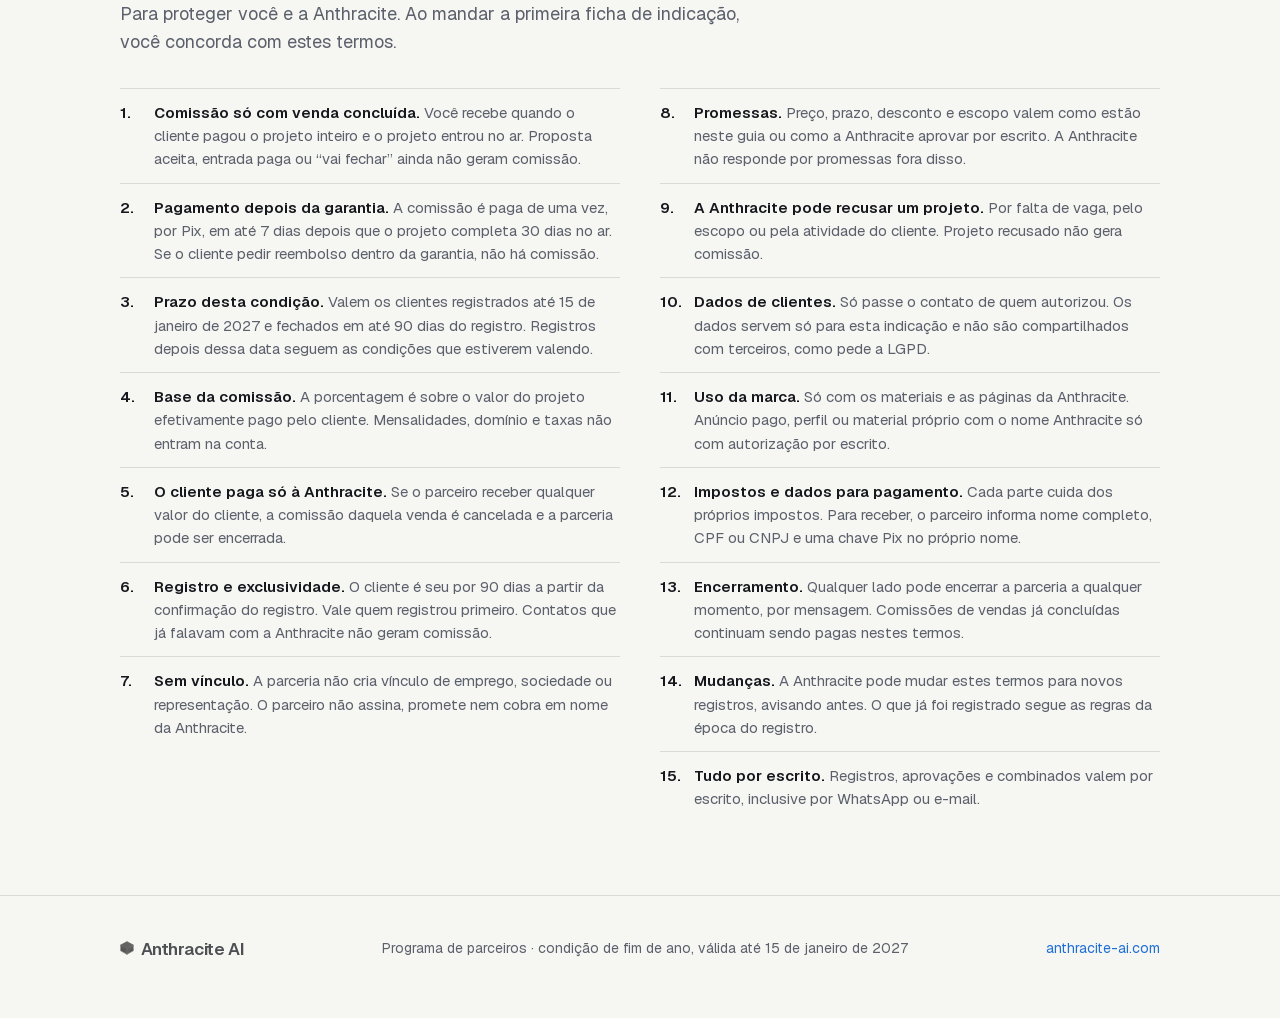
==== commit 1fad9269: "Bar de exemplo com logo, cerveja e picanha; frase de quem você conhece; rótulo sem negrito" ====
--- a/index.html
+++ b/index.html
@@ -10,7 +10,7 @@
 <meta property="og:description" content="Você apresenta, a gente constrói. 20% na indicação, 50% na venda completa.">
 <link rel="alternate" hreflang="en" href="en/">
 <link rel="icon" href="data:image/svg+xml,%3Csvg xmlns='http://www.w3.org/2000/svg' viewBox='0 0 22 22'%3E%3Cpolygon points='11,1 21,6.5 21,15.5 11,21 1,15.5 1,6.5' fill='%231a1a1a'/%3E%3Cpolygon points='11,1 21,6.5 11,12 1,6.5' fill='%23333'/%3E%3C/svg%3E">
-<link rel="stylesheet" href="assets/site.css?v=3">
+<link rel="stylesheet" href="assets/site.css?v=7">
 </head>
 <body>
 
@@ -78,6 +78,14 @@
   </div>
 </section>
 
+<!-- ============ QUEM VOCÊ CONHECE ============ -->
+<section class="knows">
+  <div class="wrap">
+    <blockquote>Com certeza você conhece alguém que ganharia com um site assim.</blockquote>
+    <p class="who-list"><span>O dono do bar da esquina</span> <span>o barbeiro</span> <span>a cabeleireira</span> <span>o restaurante do bairro</span> <span>a manicure</span> <span>a clínica</span> <span>a oficina</span> <span>a academia</span> <span>o pet shop</span></p>
+  </div>
+</section>
+
 <!-- ============ COMO FUNCIONA ============ -->
 <section id="como-funciona">
   <div class="wrap">
@@ -163,24 +171,21 @@
           <li>Endereço próprio (.com.br) opcional: R$&nbsp;40 por ano</li>
         </ul>
         <figure class="pkg-visual">
-          <div class="frame" role="img" aria-label="Ilustração de um site de bar: nome, happy hour, reserva pelo WhatsApp e cardápio com preços">
+          <div class="frame" role="img" aria-label="Ilustração de um site de bar: logo, happy hour, reserva pelo WhatsApp, foto de cerveja gelada e de picanha">
             <div class="bar"><i></i><i></i><i></i><span>botecodaesquina.com.br</span></div>
             <div class="shot">
               <div class="boteco" aria-hidden="true">
-                <div class="bt-nav"><span class="bt-logo">Boteco da <em>Esquina</em></span><span class="links"><span>Cardápio</span><span>Agenda</span><span>Como chegar</span></span></div>
+                <div class="bt-nav"><span class="bt-brand"><svg class="bt-mark" viewBox="0 0 40 40" aria-hidden="true"><circle cx="20" cy="20" r="18" fill="none" stroke="#e3a34a" stroke-width="2"/><circle cx="20" cy="20" r="14.5" fill="none" stroke="#e3a34a" stroke-width=".8" stroke-dasharray="1.5 2"/><rect x="13" y="15.5" width="10.5" height="13" rx="1.6" fill="#e3a34a"/><path d="M23.5 18.5h2.2a2.3 2.3 0 0 1 2.3 2.3v2.4a2.3 2.3 0 0 1-2.3 2.3h-2.2" fill="none" stroke="#e3a34a" stroke-width="1.8"/><circle cx="14.6" cy="14.6" r="2.3" fill="#f3ead8"/><circle cx="18.2" cy="13.6" r="2.6" fill="#f3ead8"/><circle cx="21.8" cy="14.6" r="2.3" fill="#f3ead8"/></svg><span class="bt-logo">Boteco da <em>Esquina</em><small>desde 1998</small></span></span><span class="links"><span>Cardápio</span><span>Agenda</span><span>Como chegar</span></span></div>
                 <div class="bt-body">
                   <div>
-                    <div class="bt-kicker">Happy hour · ter a sex · 17h às 20h</div>
-                    <div class="bt-h">Cerveja gelada, <em>petisco de verdade.</em></div>
-                    <div class="bt-p">Mesa na calçada, música ao vivo às sextas e o melhor bolinho do bairro.</div>
-                    <div class="bt-btns"><span class="bt-btn">Reservar no WhatsApp</span><span class="bt-btn o">Ver cardápio</span></div>
+                    <div class="bt-kicker">Happy hour · 17h às 20h</div>
+                    <div class="bt-h">Cerveja gelada, <em>picanha na tábua.</em></div>
+                    <div class="bt-p">Mesa na calçada e música ao vivo às sextas.</div>
+                    <div class="bt-btns"><span class="bt-btn">Reservar no WhatsApp</span></div>
                   </div>
-                  <div class="bt-menu">
-                    <div class="t">Cardápio</div>
-                    <div class="row"><span>Chopp 300 ml</span><b>R$ 12</b></div>
-                    <div class="row"><span>Caipirinha</span><b>R$ 22</b></div>
-                    <div class="row"><span>Bolinho de bacalhau</span><b>R$ 38</b></div>
-                    <div class="row"><span>Mandioca frita</span><b>R$ 32</b></div>
+                  <div class="bt-photos">
+                    <img class="bt-food" src="assets/bar-picanha.jpg" alt="">
+                    <img class="bt-beer" src="assets/bar-beer.jpg" alt="">
                   </div>
                 </div>
               </div>
--- a/assets/site.css
+++ b/assets/site.css
@@ -87,7 +87,7 @@
 .hero { padding: 28px 0 44px; border-top: 0; }
 .hero-grid { display: grid; grid-template-columns: 1.15fr .85fr; gap: 40px; align-items: center; }
 @media (max-width: 860px) { .hero-grid { grid-template-columns: 1fr; gap: 20px; } }
-.pill-partner { display: block; font-size: clamp(19px, 2vw, 23px); font-weight: 600; letter-spacing: -.01em; color: var(--coal); }
+.pill-partner { display: block; font-size: clamp(19px, 2vw, 23px); font-weight: 400; letter-spacing: -.01em; color: var(--coal); }
 .biglogo { display: flex; align-items: baseline; gap: .2em; font-weight: 600; letter-spacing: -.04em; line-height: 1; font-size: clamp(44px, 7.4vw, 84px); margin-top: 14px; white-space: nowrap; color: var(--coal); }
 .biglogo svg { width: .66em; height: .66em; position: relative; top: .02em; flex-shrink: 0; }
 .hero h1 { font-size: clamp(26px, 3.6vw, 40px); line-height: 1.12; letter-spacing: -.03em; margin: 14px 0 0; max-width: 560px; }
@@ -161,7 +161,7 @@
 .tier .spacer { height: 18px; }
 
 /* packages */
-.pkg { display: grid; grid-template-columns: 210px 1fr 300px; gap: 28px; align-items: start; }
+.pkg { display: grid; grid-template-columns: 210px 1fr 340px; gap: 28px; align-items: start; }
 @media (max-width: 1000px) { .pkg { grid-template-columns: 210px 1fr; } .pkg-visual { grid-column: 1 / -1; } }
 @media (max-width: 640px) { .pkg { grid-template-columns: 1fr; gap: 16px; } }
 .price { font-family: "Instrument Serif", Georgia, serif; font-size: 44px; line-height: 1; margin-top: 12px; }
@@ -197,21 +197,21 @@
 .bt-logo { font-family: "Instrument Serif", Georgia, serif; font-size: 4.2cqw; color: #f3ead8; letter-spacing: -.01em; }
 .bt-logo em { color: #e3a34a; font-style: italic; }
 .bt-nav .links { display: flex; gap: 3.5cqw; }
-.bt-body { display: grid; grid-template-columns: 1.15fr 1fr; gap: 4cqw; padding: 2cqw 5cqw 0; align-items: start; }
+.bt-brand { display: flex; align-items: center; gap: 1.6cqw; }
+.bt-mark { width: 6.4cqw; height: 6.4cqw; flex-shrink: 0; }
+.bt-logo small { display: block; font-family: "Geist", sans-serif; font-size: 1.6cqw; letter-spacing: .2em; text-transform: uppercase; color: rgba(243,234,216,.55); margin-top: .4cqw; }
+.bt-body { display: grid; grid-template-columns: 1fr 1.1fr; gap: 3.5cqw; padding: 1.5cqw 5cqw 0; align-items: center; }
 .bt-kicker { font-size: 2cqw; letter-spacing: .14em; text-transform: uppercase; color: #e3a34a; margin-bottom: 1.6cqw; }
-.bt-h { font-family: "Instrument Serif", Georgia, serif; font-size: 7.6cqw; line-height: .98; letter-spacing: -.01em; }
+.bt-h { font-family: "Instrument Serif", Georgia, serif; font-size: 7cqw; line-height: .98; letter-spacing: -.01em; }
 .bt-h em { color: #e3a34a; }
-.bt-p { font-size: 2.4cqw; line-height: 1.45; color: rgba(243,234,216,.75); margin: 2.4cqw 0 3cqw; }
-.bt-btns { display: flex; gap: 1.8cqw; }
-.bt-btn { font-size: 2.2cqw; font-weight: 600; padding: 1.6cqw 2.8cqw; border-radius: 99px; background: #e3a34a; color: #13241d; white-space: nowrap; }
+.bt-p { font-size: 2.3cqw; line-height: 1.45; color: rgba(243,234,216,.75); margin: 2.2cqw 0 3cqw; }
+.bt-btns { display: flex; gap: 1.6cqw; flex-wrap: wrap; }
+.bt-btn { font-size: 2.1cqw; font-weight: 600; padding: 1.5cqw 2.6cqw; border-radius: 99px; background: #e3a34a; color: #13241d; white-space: nowrap; }
 .bt-btn.o { background: transparent; color: #f3ead8; border: 1px solid rgba(243,234,216,.4); }
-.bt-menu { background: #f3ead8; color: #13241d; border-radius: 2cqw; padding: 3cqw 3.2cqw; box-shadow: 0 2cqw 5cqw -2cqw rgba(0,0,0,.5); transform: rotate(1.5deg); }
-.bt-menu .t { font-family: "Instrument Serif", Georgia, serif; font-size: 4.2cqw; line-height: 1; margin-bottom: 1.6cqw; }
-.bt-menu .row { display: flex; justify-content: space-between; gap: 2cqw; font-size: 2.2cqw; padding: .9cqw 0; border-bottom: 1px dashed rgba(19,36,29,.25); }
-.bt-menu .row:last-child { border-bottom: 0; }
-.bt-menu .row b { font-weight: 600; white-space: nowrap; }
-.bt-live { display: inline-flex; align-items: center; gap: 1.2cqw; margin-top: 2.6cqw; font-size: 2.1cqw; color: rgba(243,234,216,.85); }
-.bt-live::before { content: ""; width: 1.4cqw; height: 1.4cqw; border-radius: 50%; background: #e3a34a; box-shadow: 0 0 0 .8cqw rgba(227,163,74,.25); }
+.bt-photos { position: relative; height: 40cqw; }
+.boteco .bt-photos img { position: absolute; display: block; object-fit: cover; border-radius: 2cqw; box-shadow: 0 2cqw 5cqw -1.5cqw rgba(0,0,0,.6); }
+.boteco .bt-photos .bt-beer { left: 0; top: 0; width: 60%; height: 100%; object-position: 32% 50%; }
+.boteco .bt-photos .bt-food { right: 0; bottom: 0; width: 44%; height: 62%; object-position: 42% 50%; border: .7cqw solid #13241d; z-index: 1; }
 
 /* money table */
 .table-wrap { overflow-x: auto; -webkit-overflow-scrolling: touch; }
@@ -275,3 +275,10 @@
   section { padding: 28px 0; break-inside: avoid-page; }
   details.form-card { display: block; }
 }
+
+/* who you know */
+.knows { padding: 56px 0 60px; text-align: center; }
+.knows blockquote { margin: 0 auto; max-width: 820px; font-family: "Instrument Serif", Georgia, serif; font-size: clamp(30px, 4.2vw, 46px); line-height: 1.12; letter-spacing: -.01em; color: var(--coal); }
+.knows .who-list { margin: 18px auto 0; max-width: 760px; color: var(--muted); font-size: 17px; line-height: 1.7; }
+.knows .who-list span { white-space: nowrap; }
+.knows .who-list span:not(:last-child)::after { content: "·"; margin: 0 6px 0 10px; color: var(--faint); }
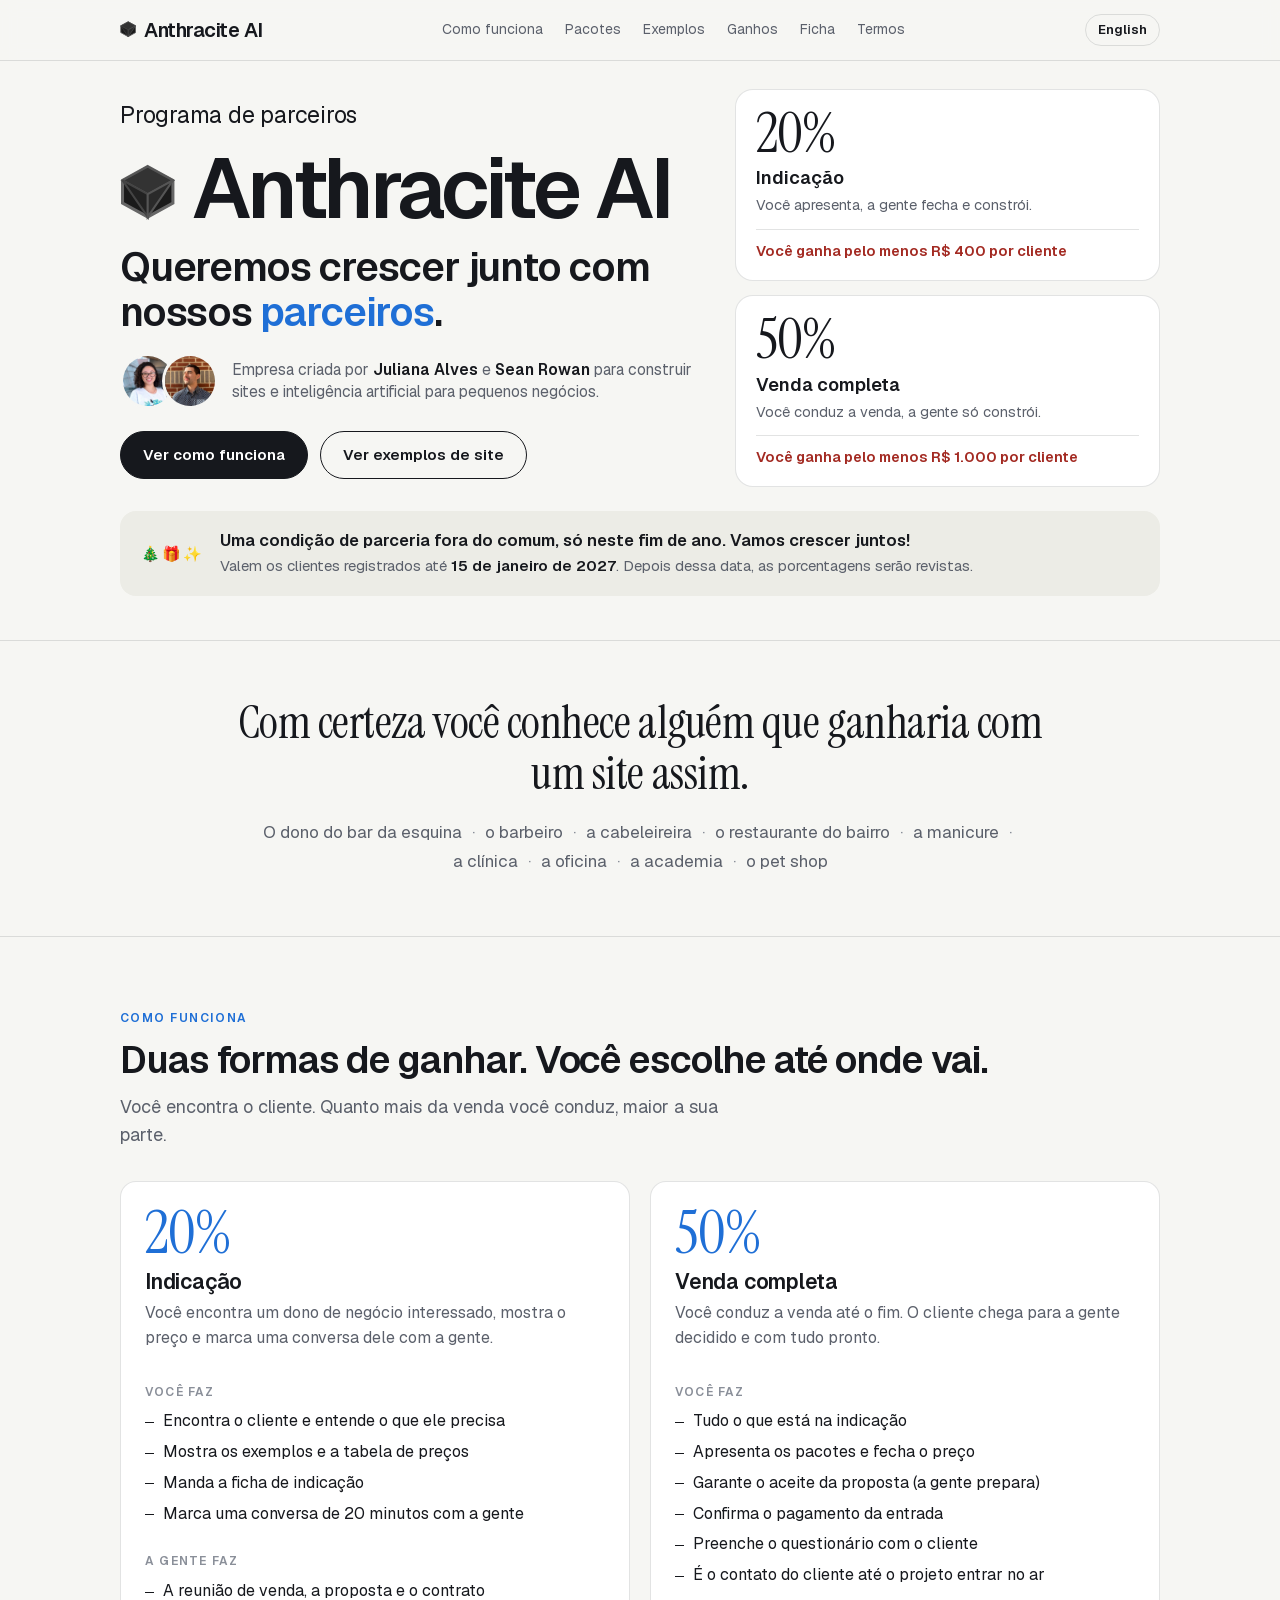
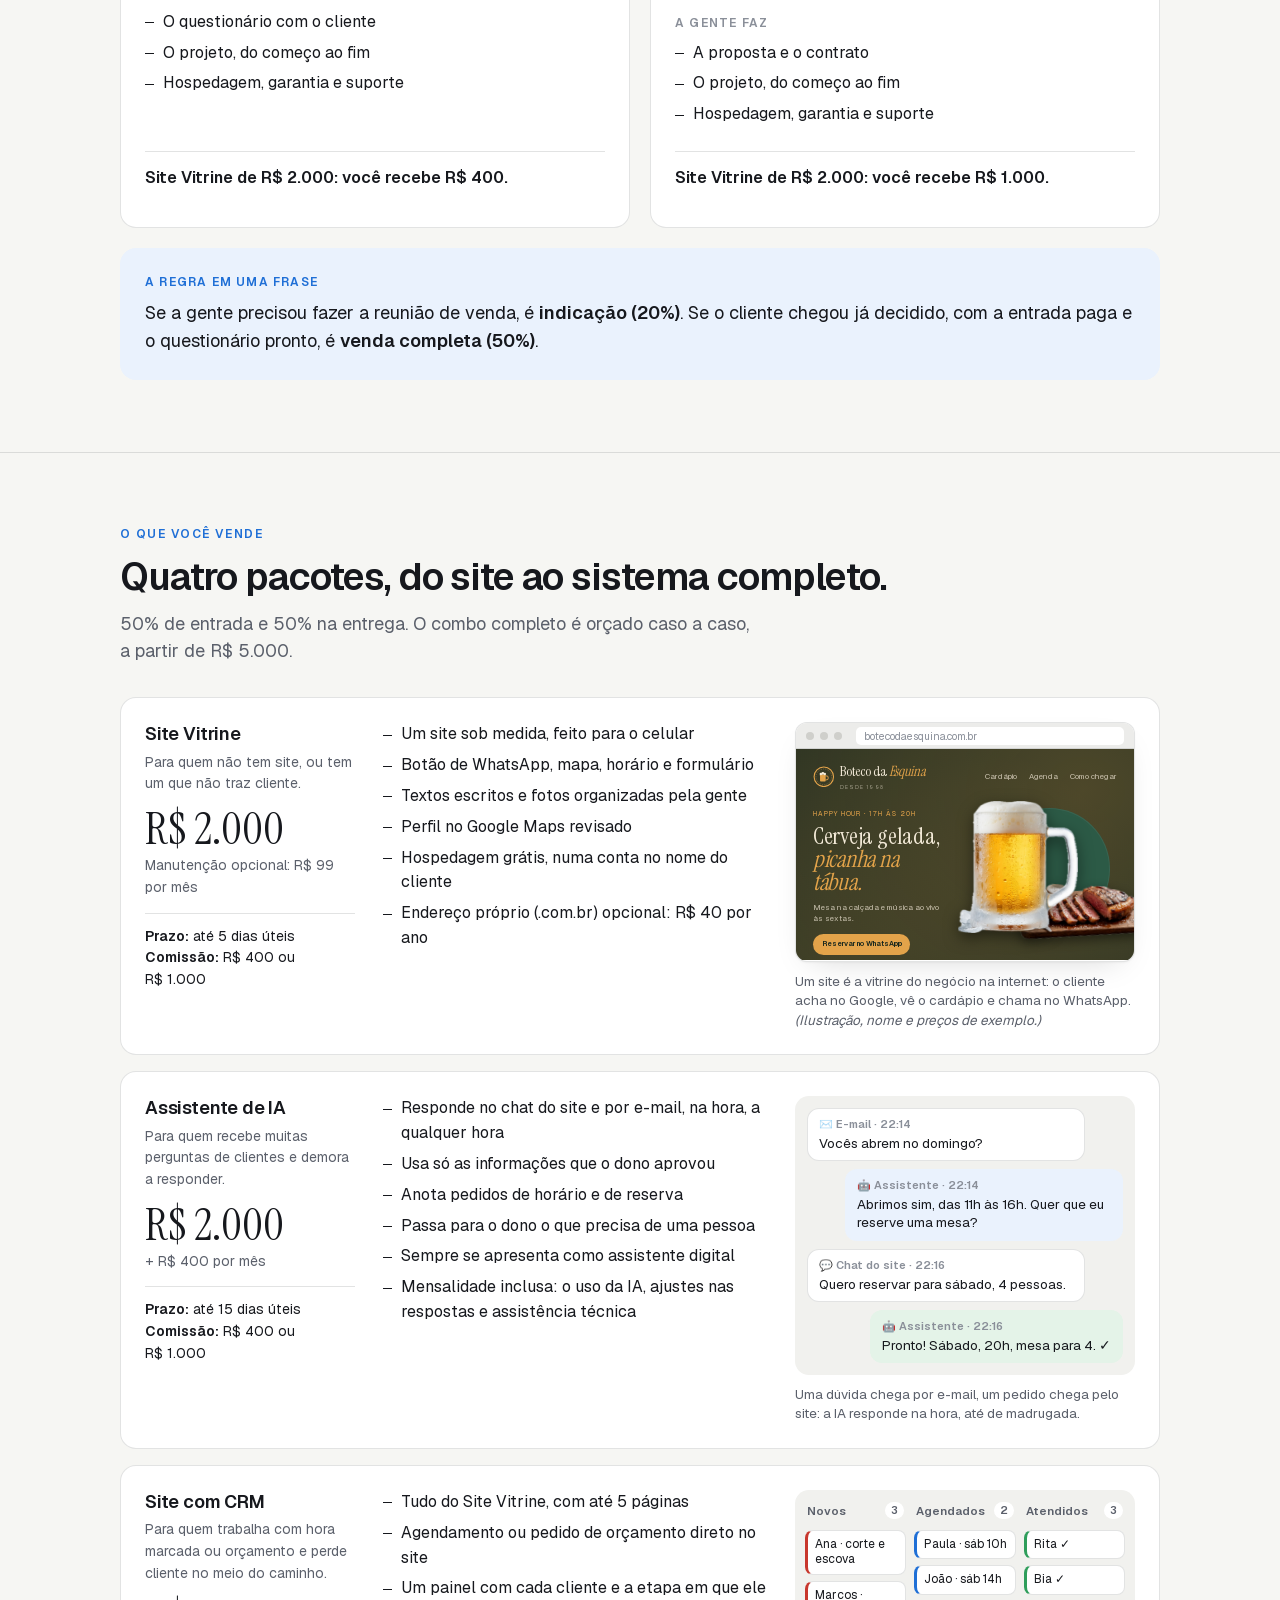
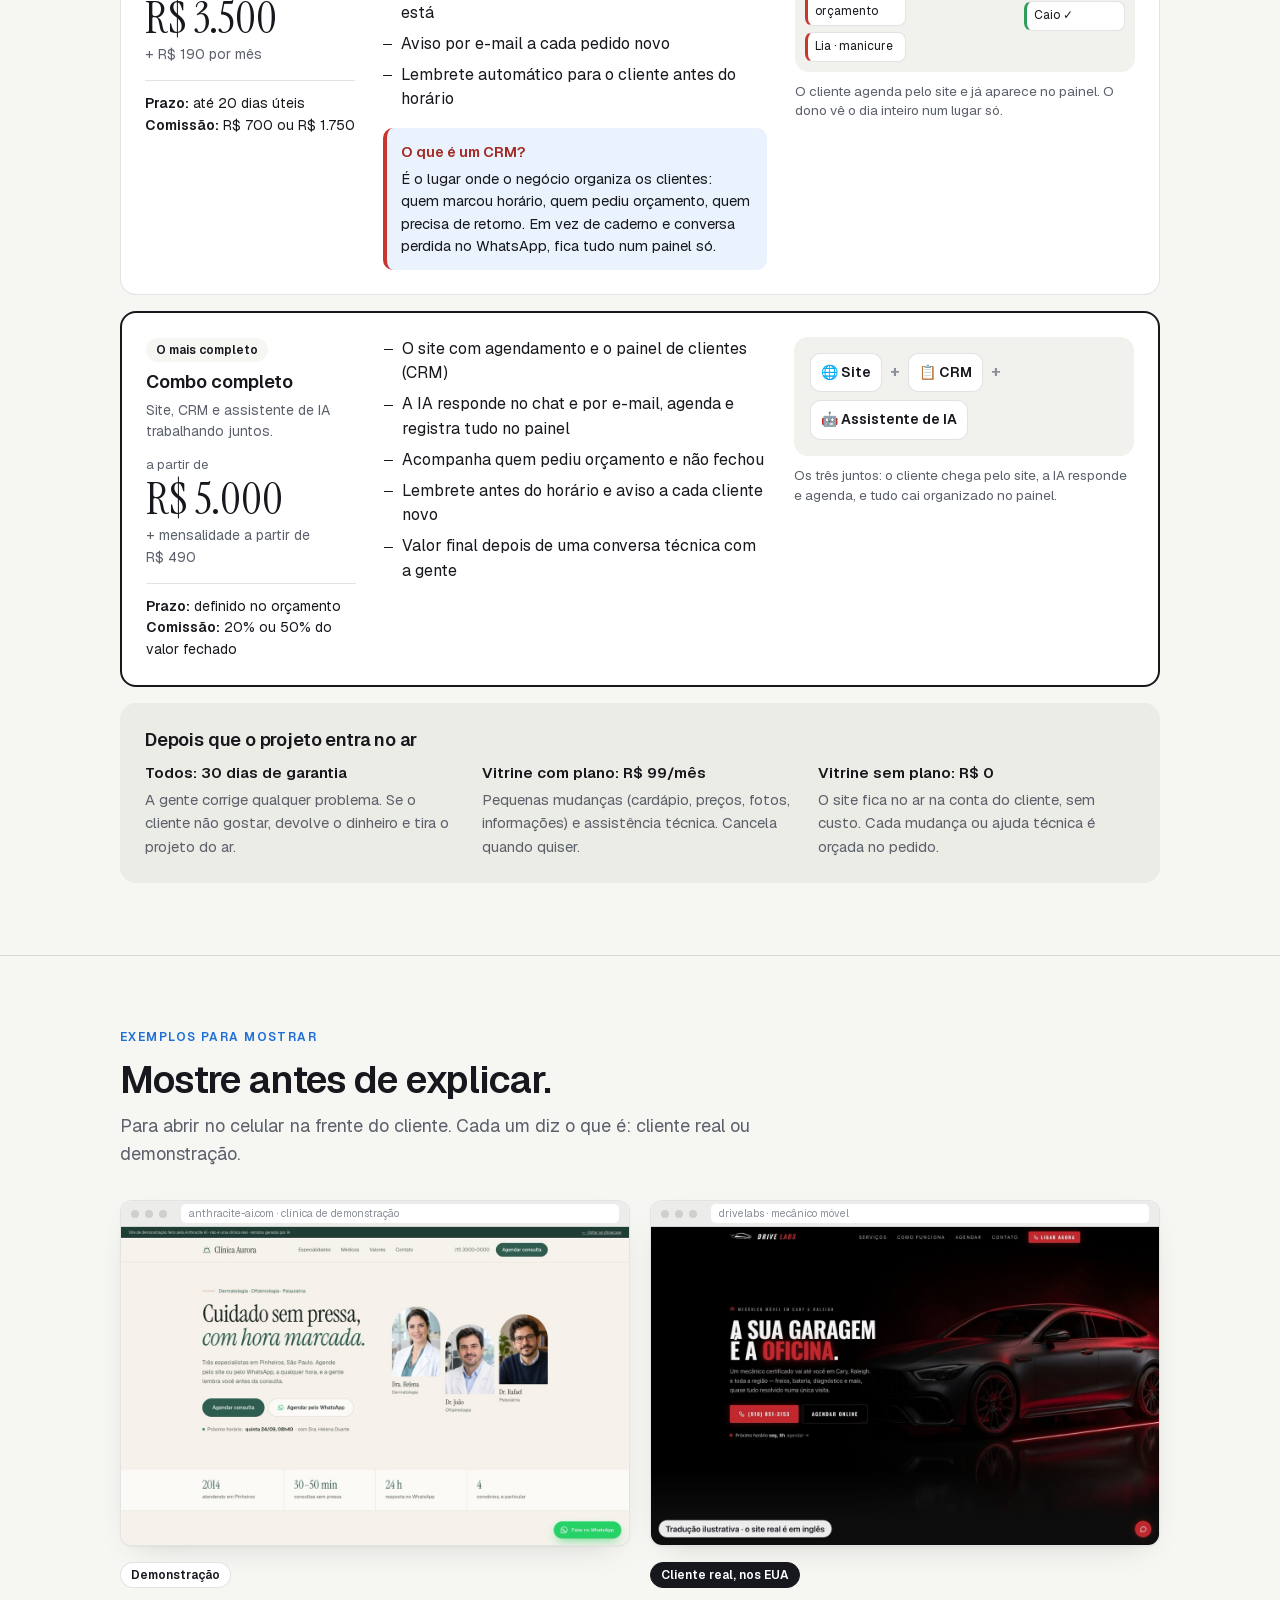
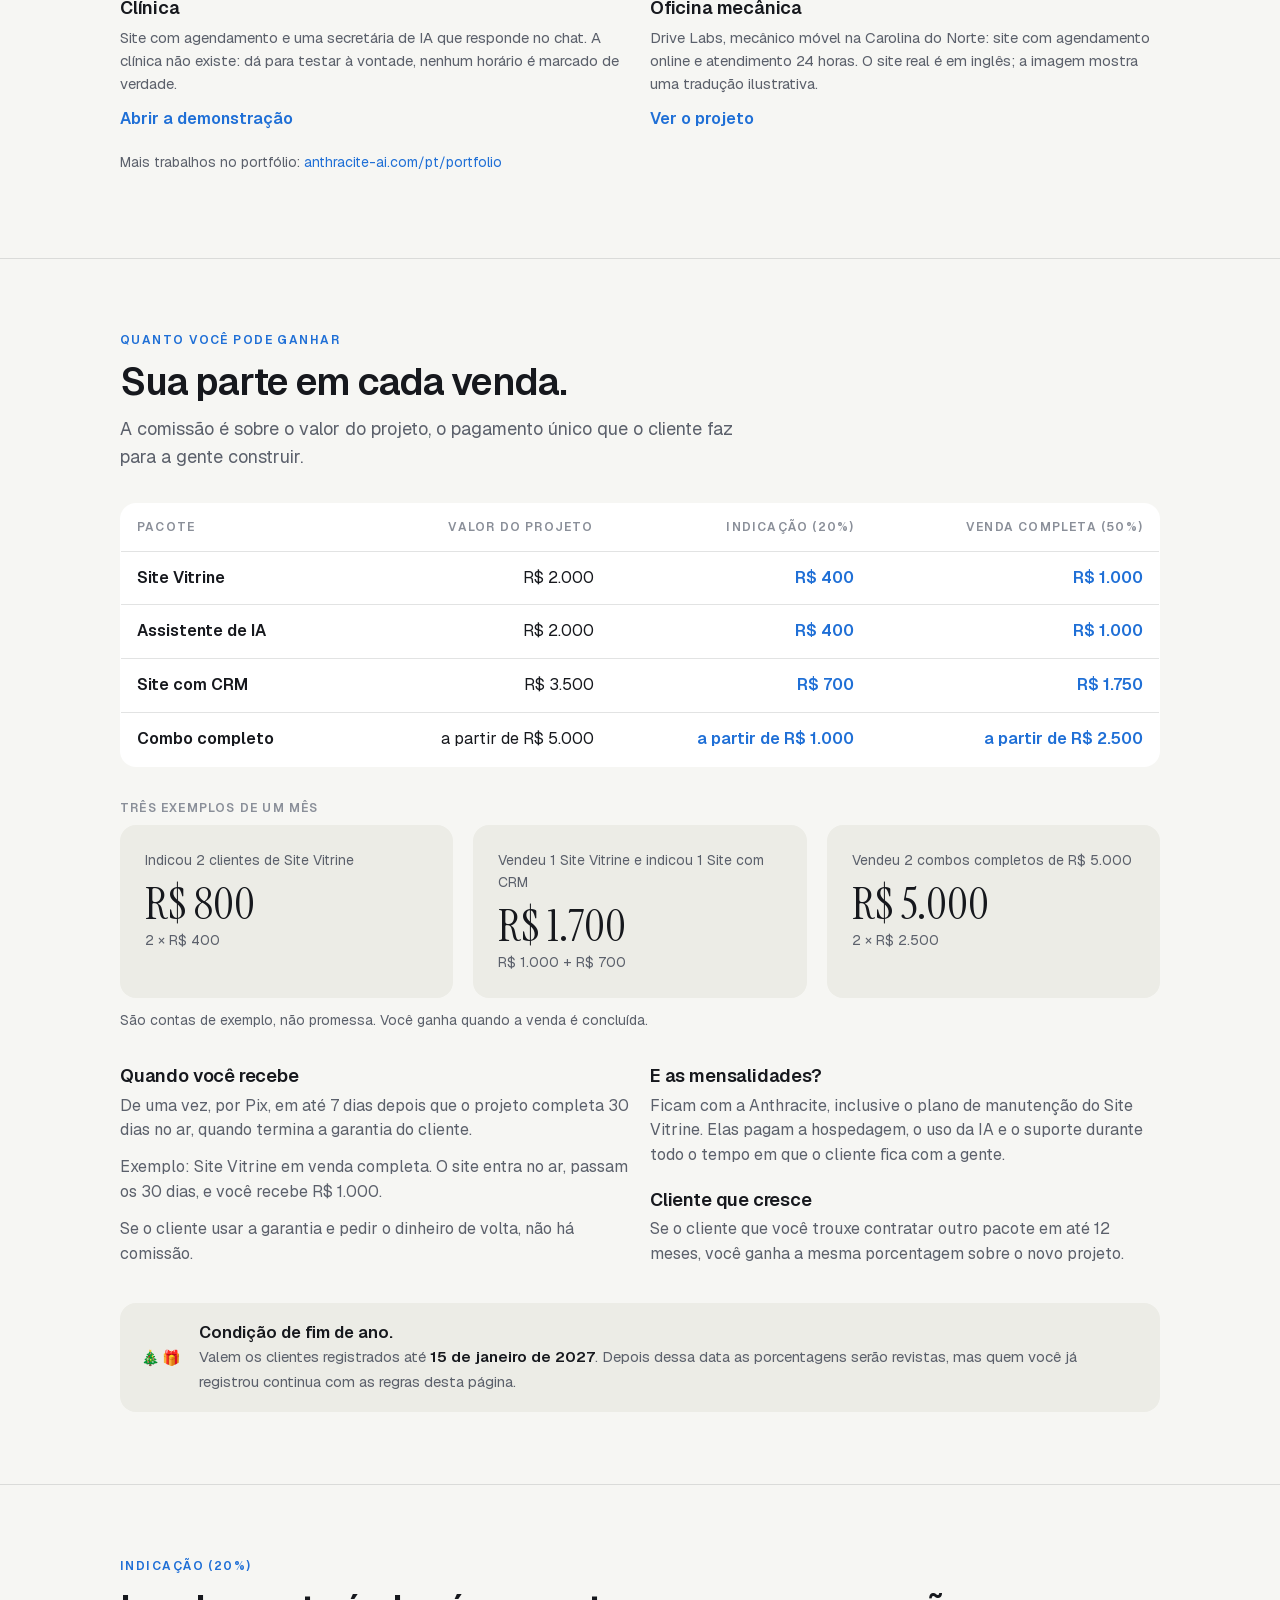
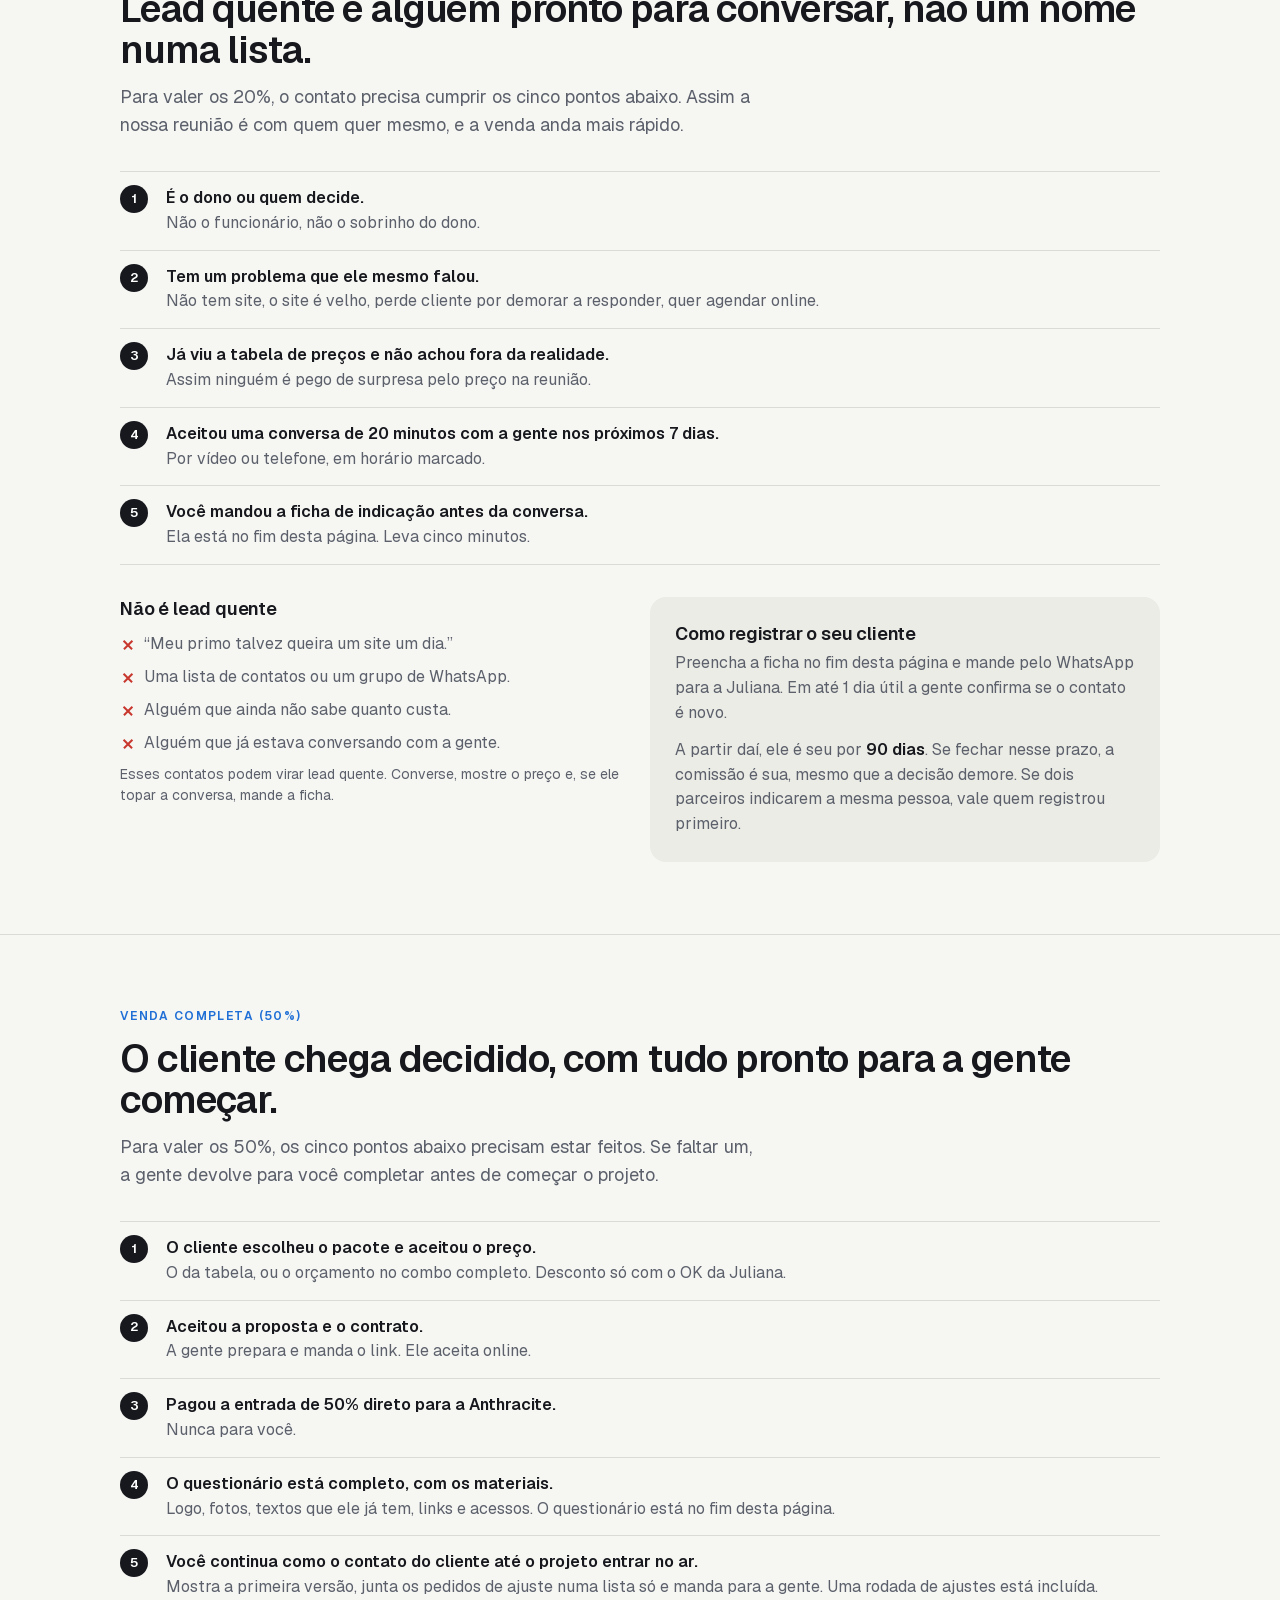
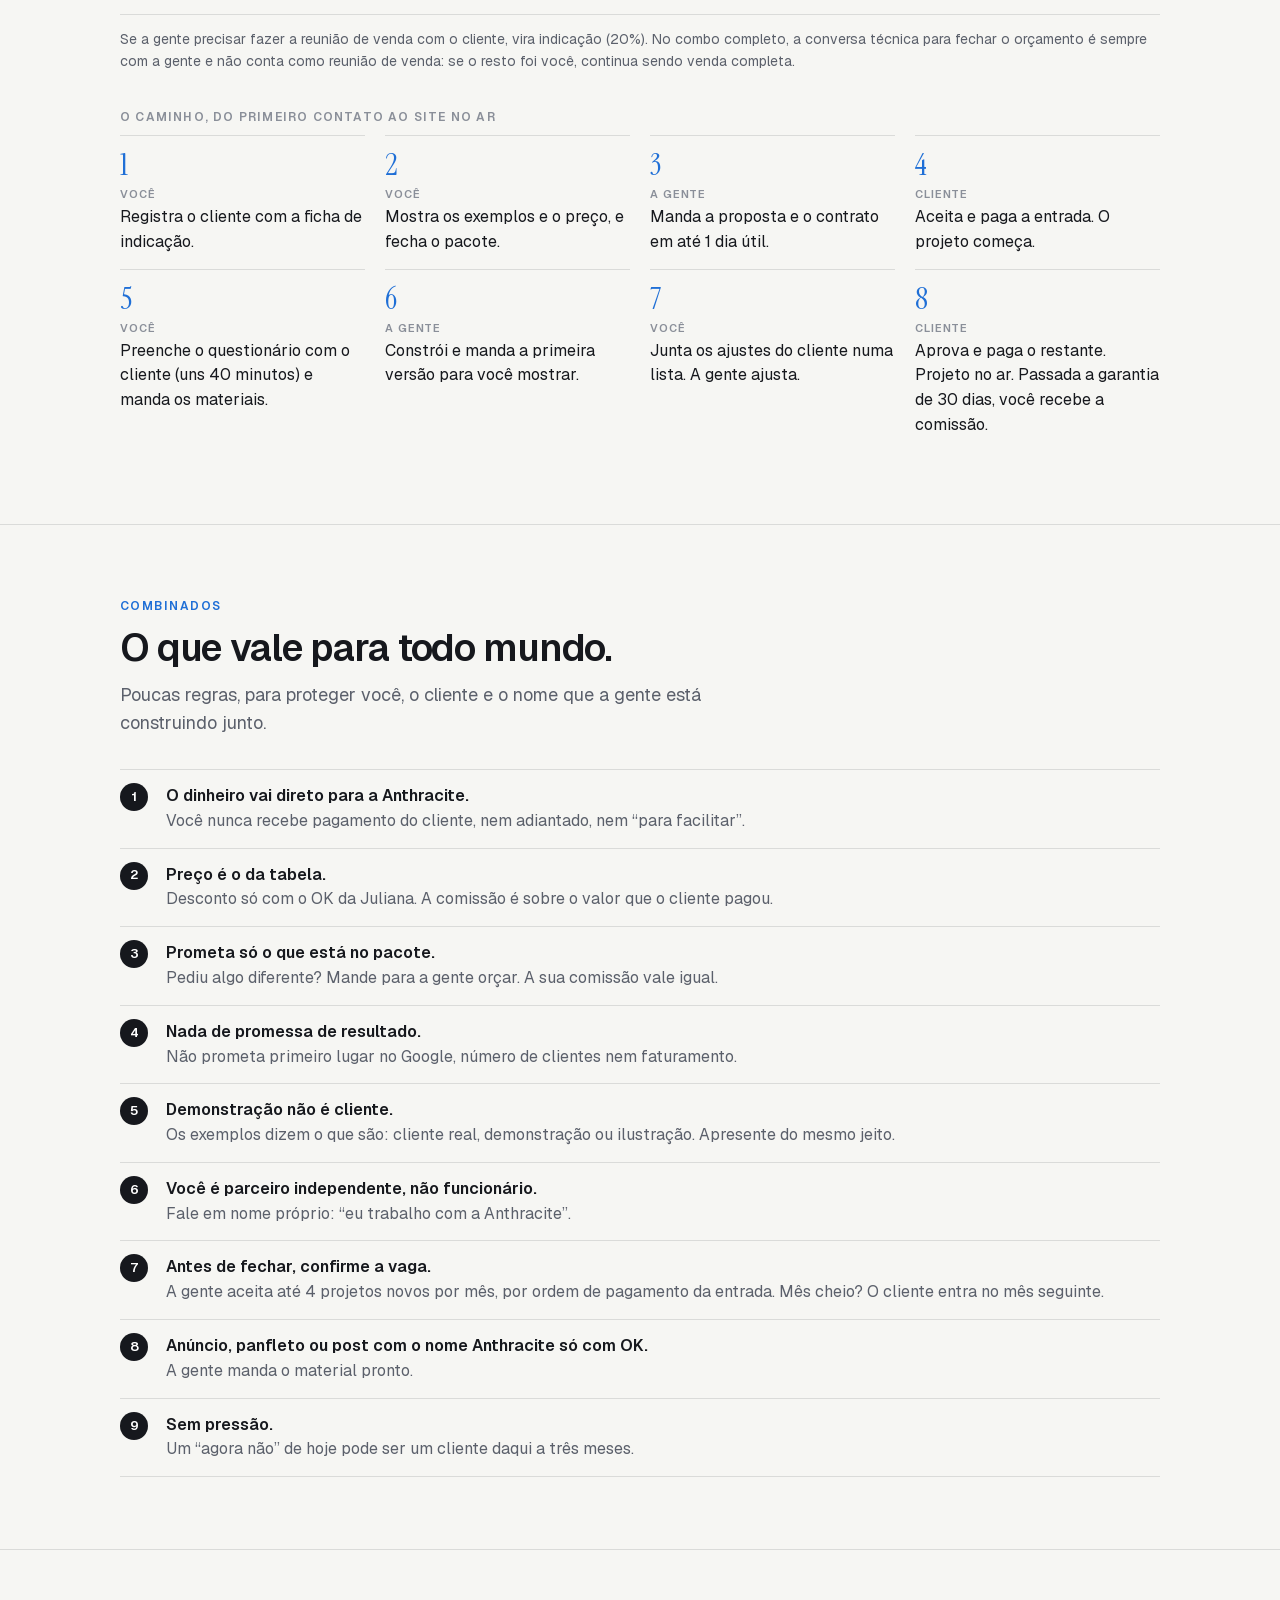
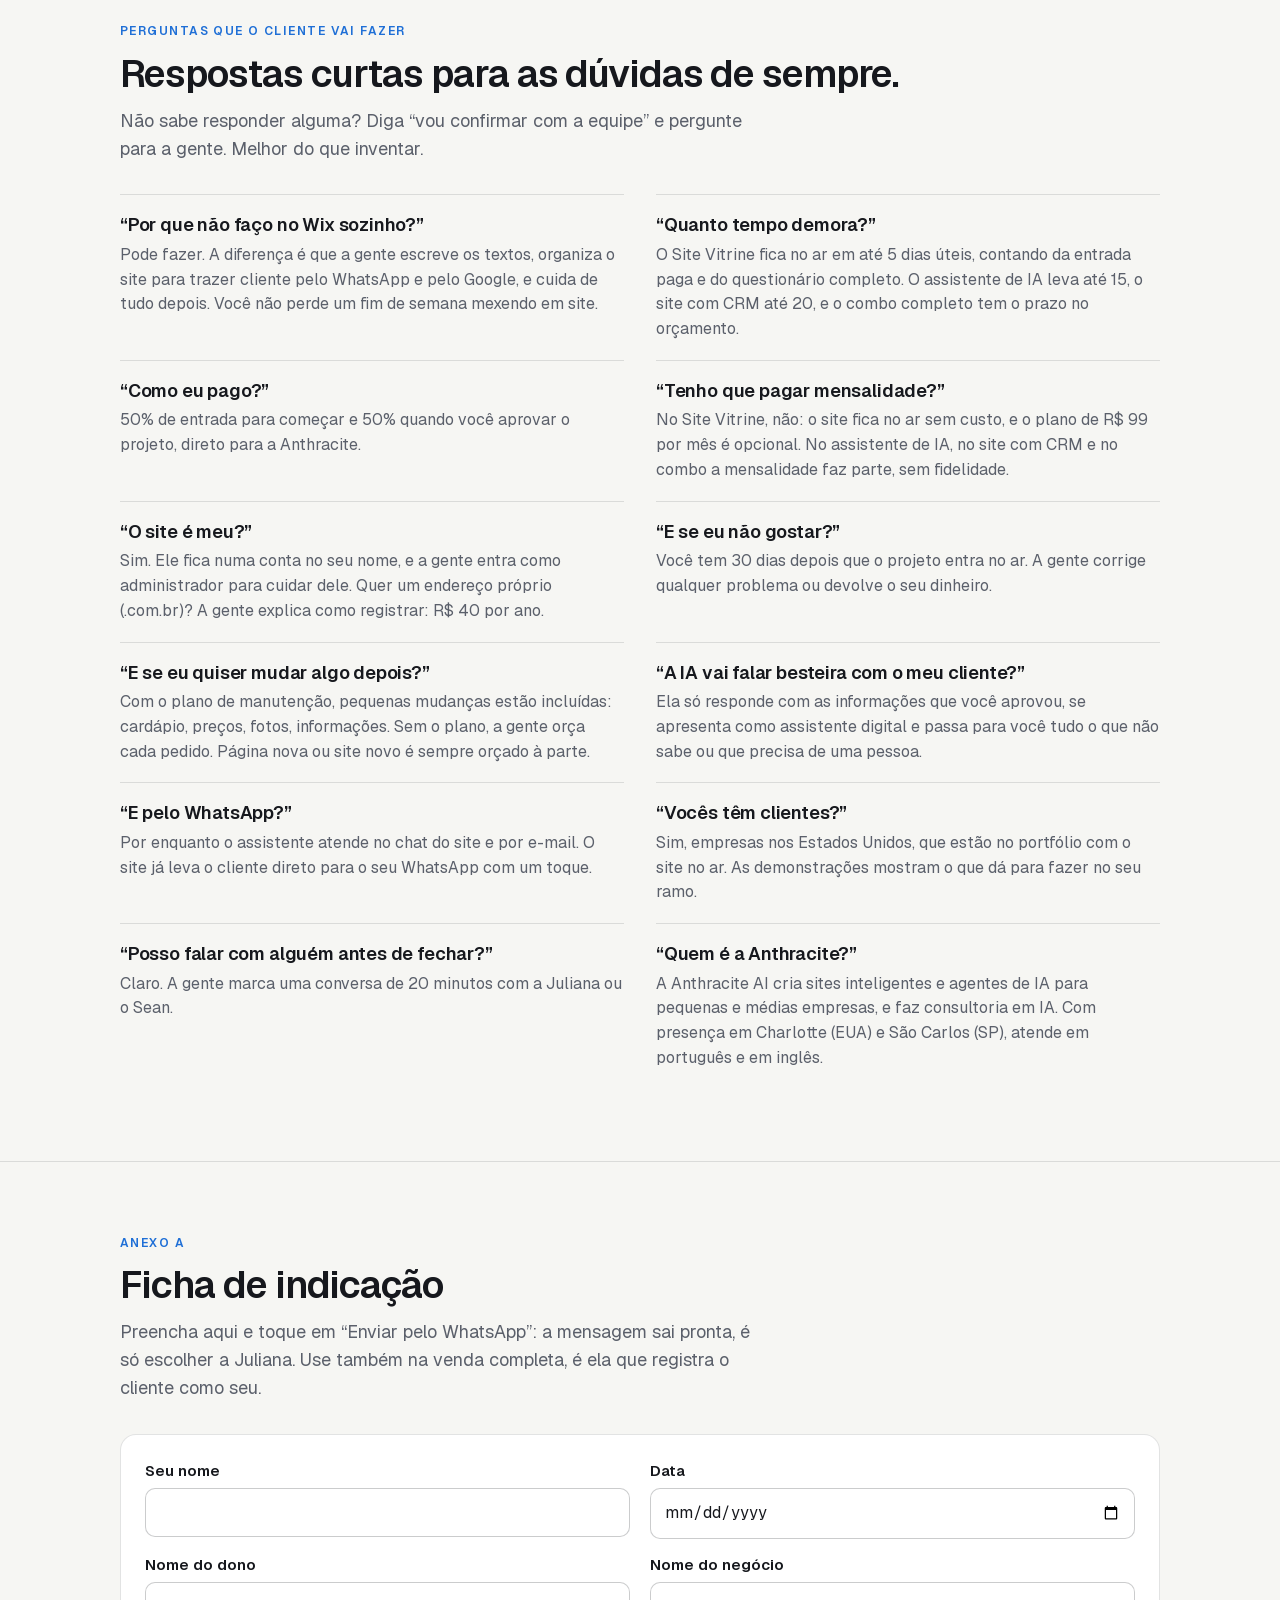
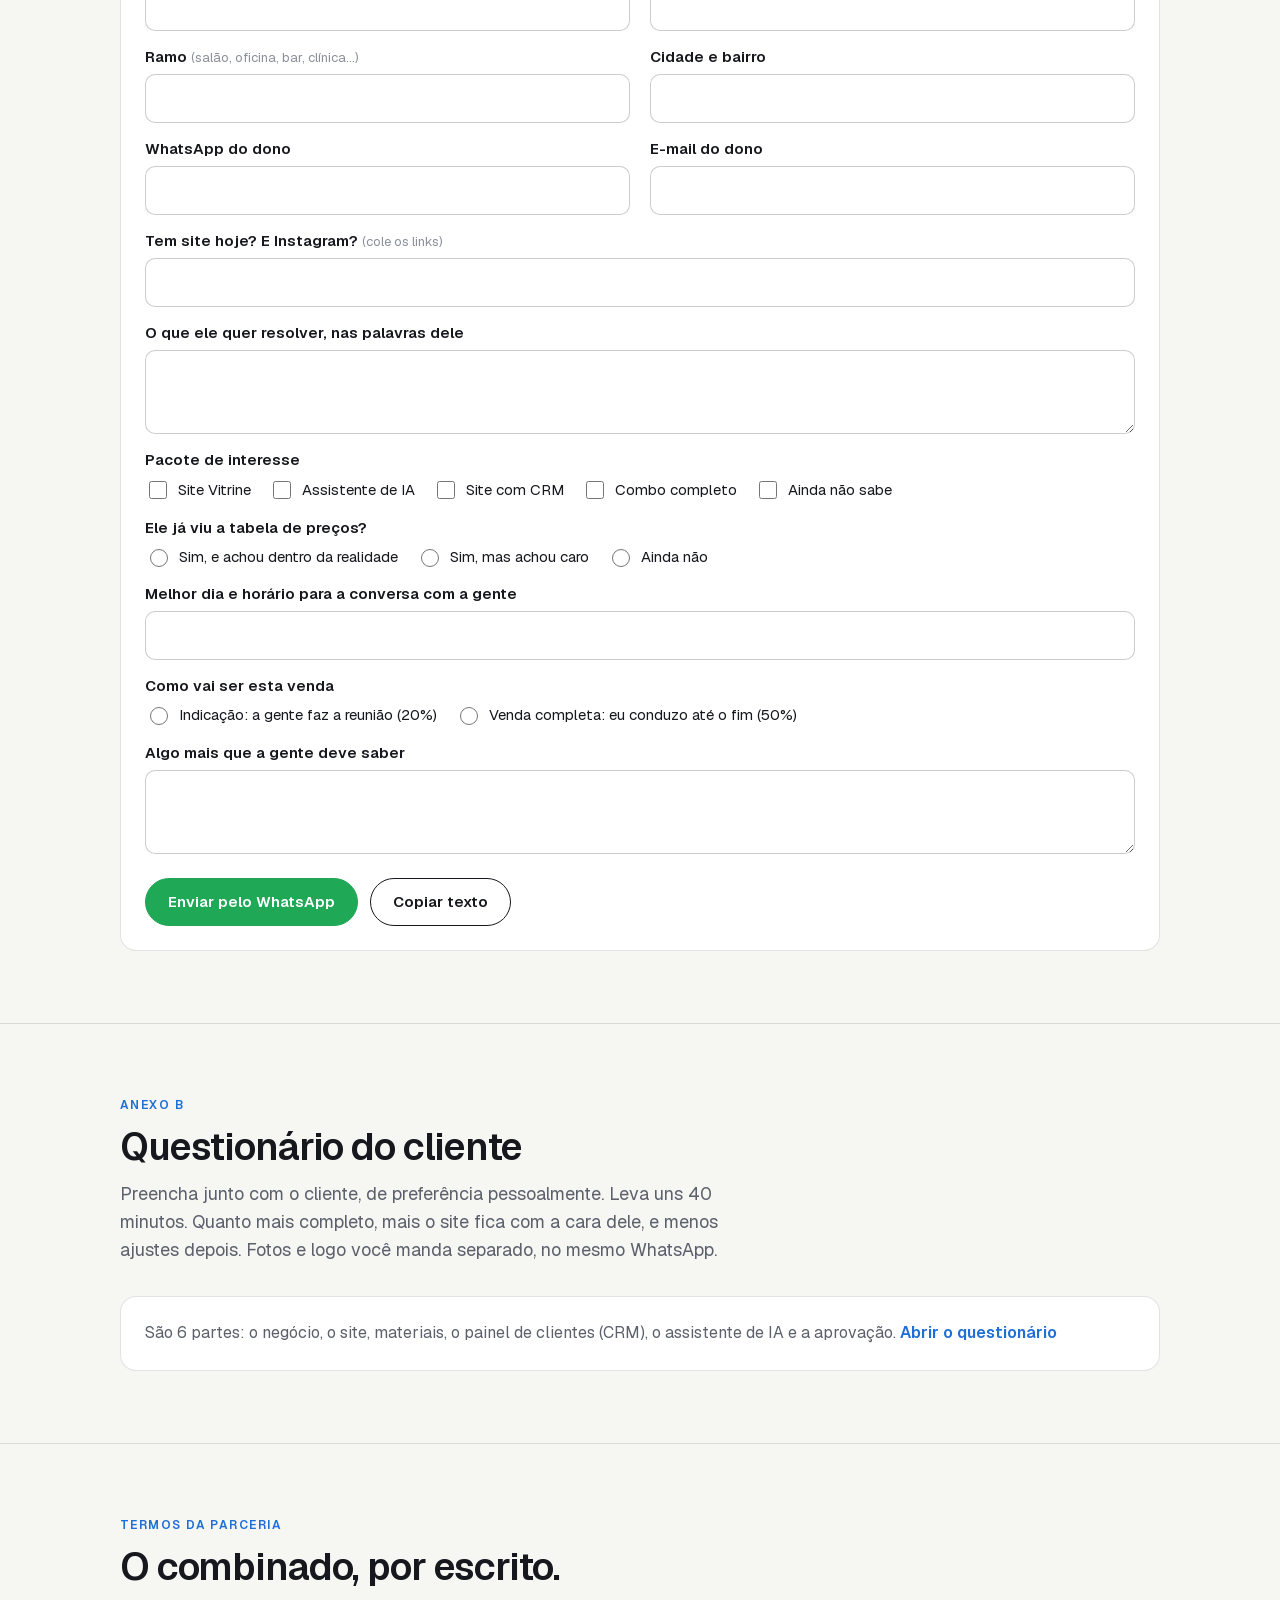
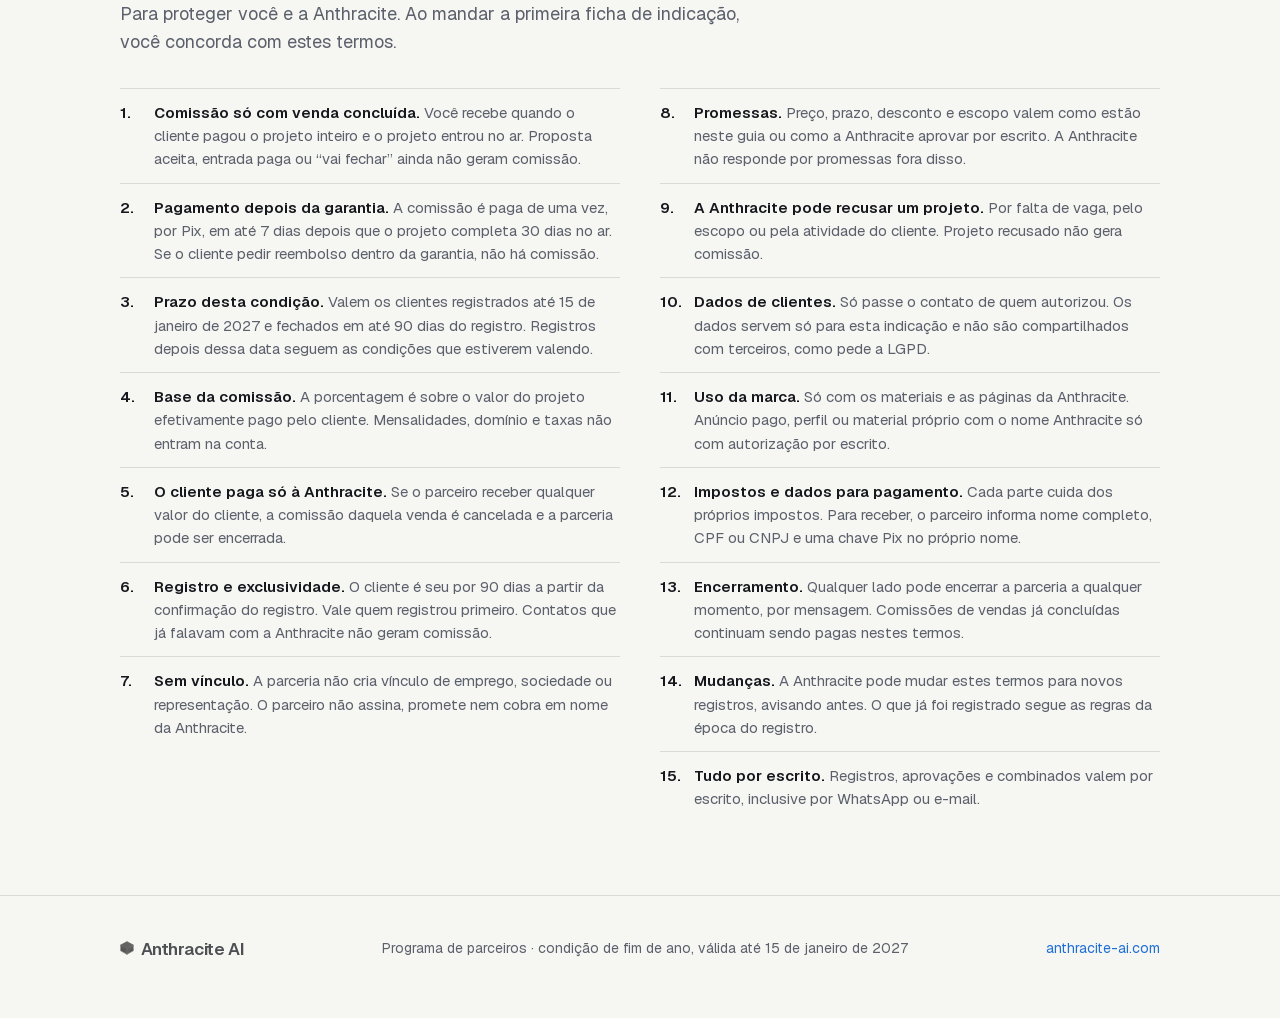
==== commit d38b802b: "Bar de exemplo: caneca congelada e picanha recortadas sobre um círculo verde" ====
--- a/index.html
+++ b/index.html
@@ -10,7 +10,7 @@
 <meta property="og:description" content="Você apresenta, a gente constrói. 20% na indicação, 50% na venda completa.">
 <link rel="alternate" hreflang="en" href="en/">
 <link rel="icon" href="data:image/svg+xml,%3Csvg xmlns='http://www.w3.org/2000/svg' viewBox='0 0 22 22'%3E%3Cpolygon points='11,1 21,6.5 21,15.5 11,21 1,15.5 1,6.5' fill='%231a1a1a'/%3E%3Cpolygon points='11,1 21,6.5 11,12 1,6.5' fill='%23333'/%3E%3C/svg%3E">
-<link rel="stylesheet" href="assets/site.css?v=7">
+<link rel="stylesheet" href="assets/site.css?v=9">
 </head>
 <body>
 
@@ -183,10 +183,11 @@
                     <div class="bt-p">Mesa na calçada e música ao vivo às sextas.</div>
                     <div class="bt-btns"><span class="bt-btn">Reservar no WhatsApp</span></div>
                   </div>
-                  <div class="bt-photos">
-                    <img class="bt-food" src="assets/bar-picanha.jpg" alt="">
-                    <img class="bt-beer" src="assets/bar-beer.jpg" alt="">
-                  </div>
+                </div>
+                <div class="bt-photos">
+                  <span class="bt-circle"></span>
+                  <img class="bt-meat" src="assets/bar-picanha.png" alt="">
+                  <img class="bt-beer" src="assets/bar-caneca.png" alt="">
                 </div>
               </div>
             </div>
--- a/assets/site.css
+++ b/assets/site.css
@@ -200,7 +200,7 @@
 .bt-brand { display: flex; align-items: center; gap: 1.6cqw; }
 .bt-mark { width: 6.4cqw; height: 6.4cqw; flex-shrink: 0; }
 .bt-logo small { display: block; font-family: "Geist", sans-serif; font-size: 1.6cqw; letter-spacing: .2em; text-transform: uppercase; color: rgba(243,234,216,.55); margin-top: .4cqw; }
-.bt-body { display: grid; grid-template-columns: 1fr 1.1fr; gap: 3.5cqw; padding: 1.5cqw 5cqw 0; align-items: center; }
+.bt-body { padding: 1.5cqw 5cqw 0; max-width: 50cqw; }
 .bt-kicker { font-size: 2cqw; letter-spacing: .14em; text-transform: uppercase; color: #e3a34a; margin-bottom: 1.6cqw; }
 .bt-h { font-family: "Instrument Serif", Georgia, serif; font-size: 7cqw; line-height: .98; letter-spacing: -.01em; }
 .bt-h em { color: #e3a34a; }
@@ -208,10 +208,11 @@
 .bt-btns { display: flex; gap: 1.6cqw; flex-wrap: wrap; }
 .bt-btn { font-size: 2.1cqw; font-weight: 600; padding: 1.5cqw 2.6cqw; border-radius: 99px; background: #e3a34a; color: #13241d; white-space: nowrap; }
 .bt-btn.o { background: transparent; color: #f3ead8; border: 1px solid rgba(243,234,216,.4); }
-.bt-photos { position: relative; height: 40cqw; }
-.boteco .bt-photos img { position: absolute; display: block; object-fit: cover; border-radius: 2cqw; box-shadow: 0 2cqw 5cqw -1.5cqw rgba(0,0,0,.6); }
-.boteco .bt-photos .bt-beer { left: 0; top: 0; width: 60%; height: 100%; object-position: 32% 50%; }
-.boteco .bt-photos .bt-food { right: 0; bottom: 0; width: 44%; height: 62%; object-position: 42% 50%; border: .7cqw solid #13241d; z-index: 1; }
+.boteco > .bt-photos { position: absolute; right: 2cqw; bottom: 0; width: 52cqw; height: 54cqw; }
+.boteco .bt-circle { position: absolute; left: 11cqw; bottom: 9cqw; width: 36cqw; height: 36cqw; border-radius: 50%; background: #2c5a46; box-shadow: inset 0 0 0 1px rgba(255,255,255,.06); }
+.boteco .bt-photos img.bt-beer, .boteco .bt-photos img.bt-meat { position: absolute; display: block; max-width: none; border-radius: 0; box-shadow: none; object-fit: contain; }
+.boteco .bt-photos img.bt-meat { width: 40cqw; height: auto; right: -5cqw; bottom: 5cqw; transform: scaleX(-1) rotate(-5deg); z-index: 2; filter: drop-shadow(0 1.2cqw 1.8cqw rgba(0,0,0,.5)); }
+.boteco .bt-photos img.bt-beer { height: 39cqw; width: auto; left: 2cqw; bottom: 8cqw; z-index: 3; filter: drop-shadow(0 1.6cqw 2.2cqw rgba(0,0,0,.5)); }
 
 /* money table */
 .table-wrap { overflow-x: auto; -webkit-overflow-scrolling: touch; }
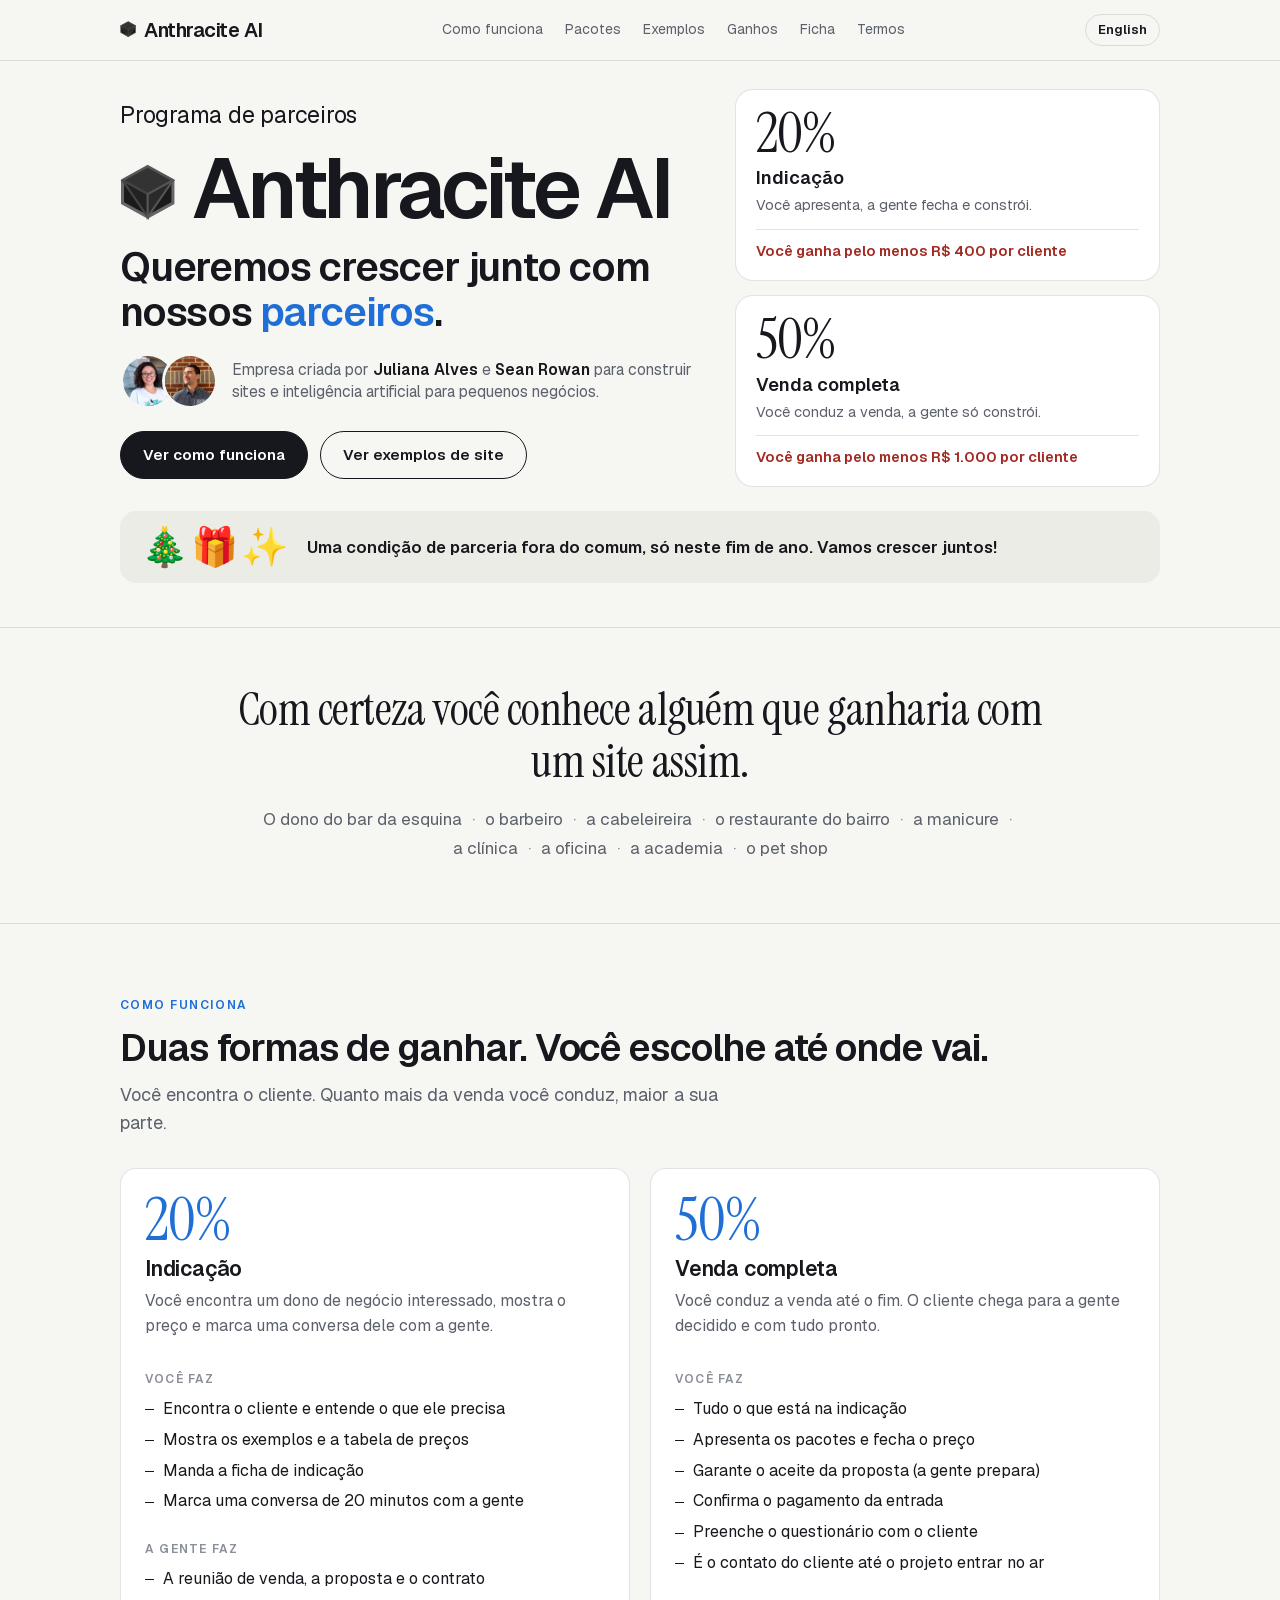
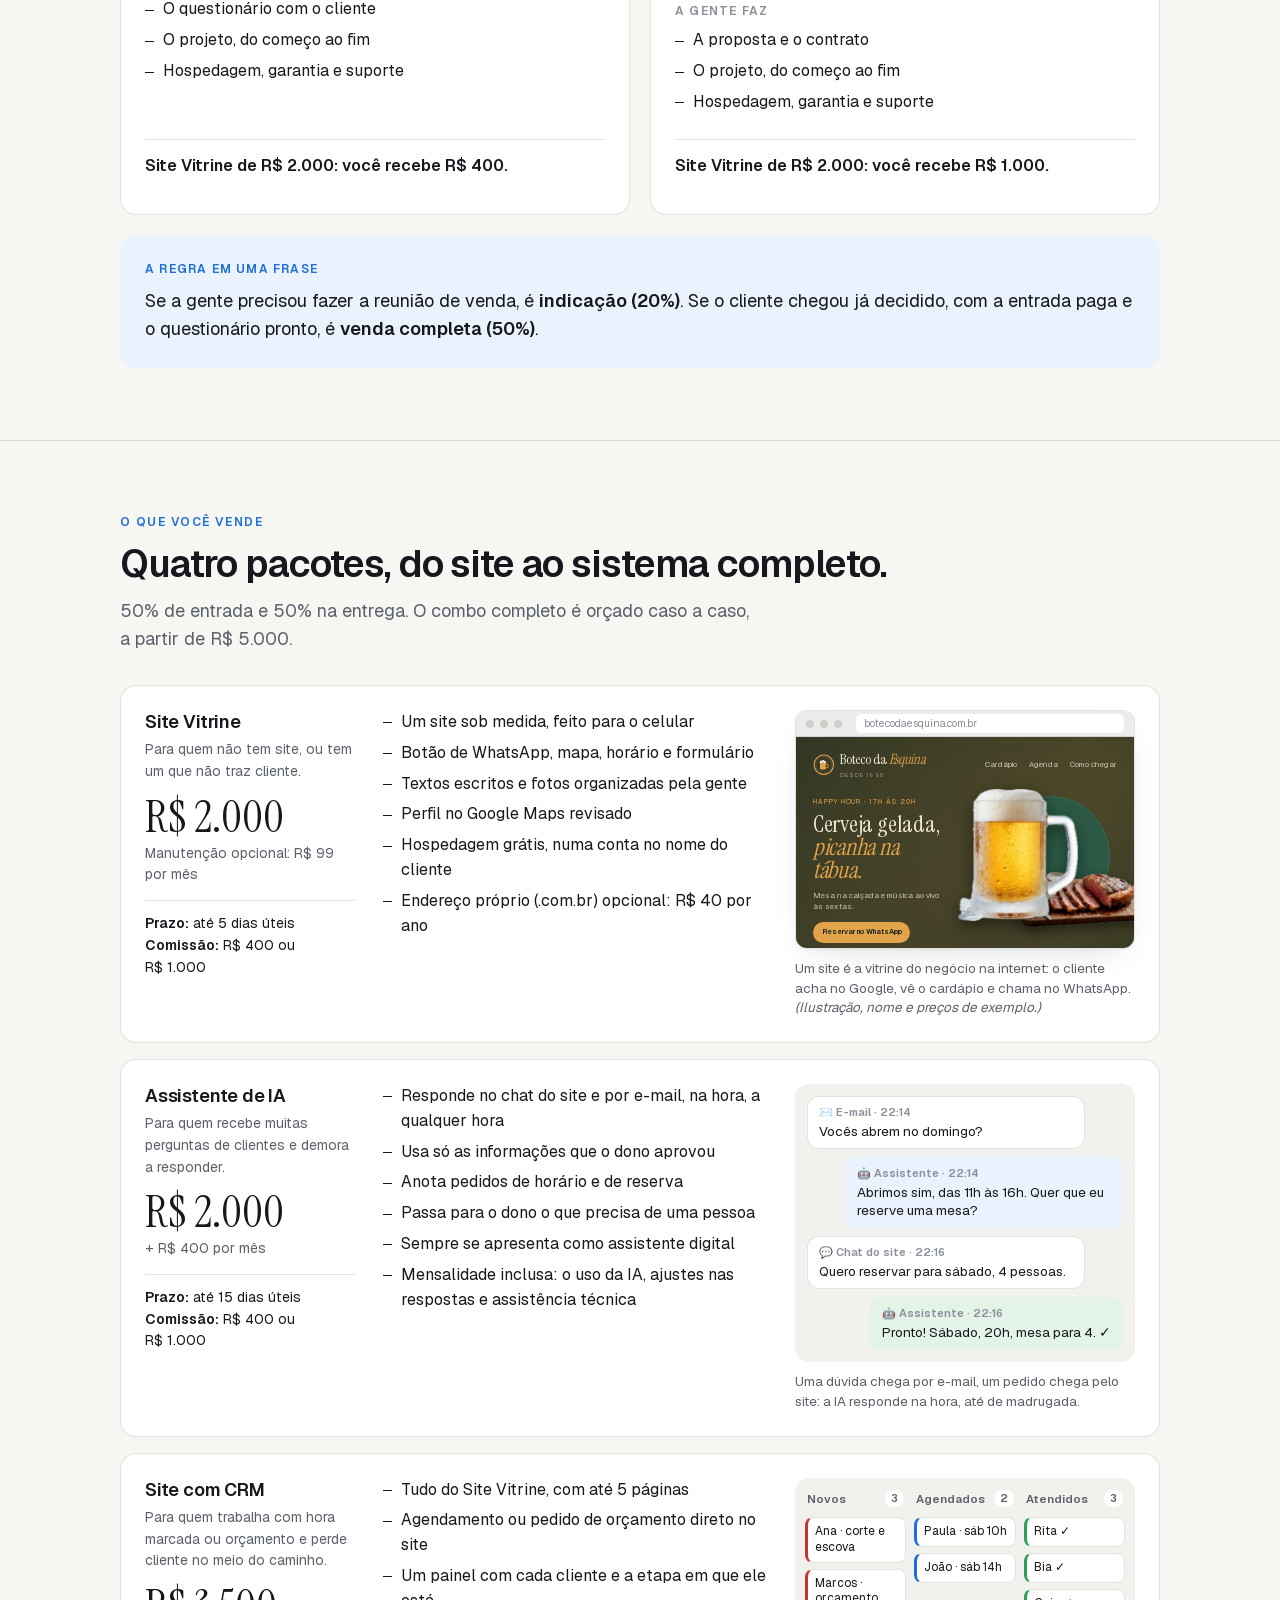
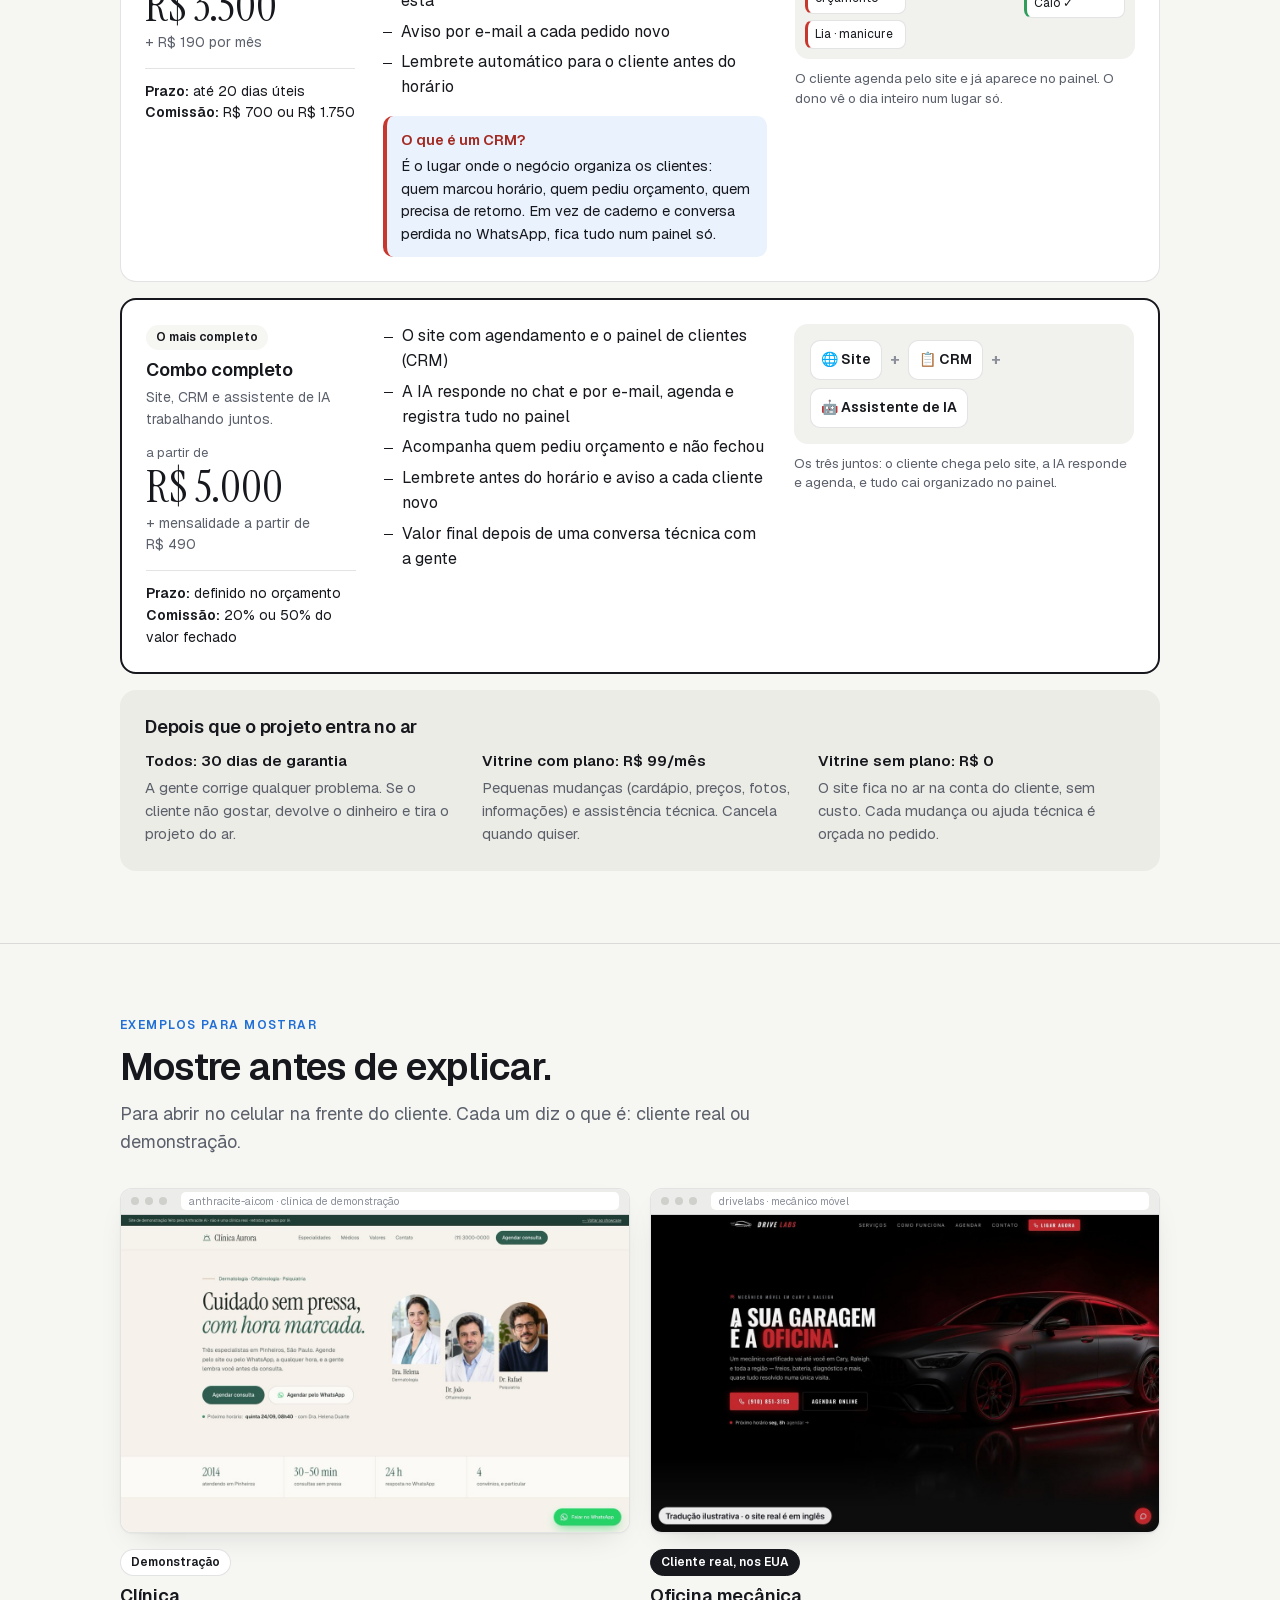
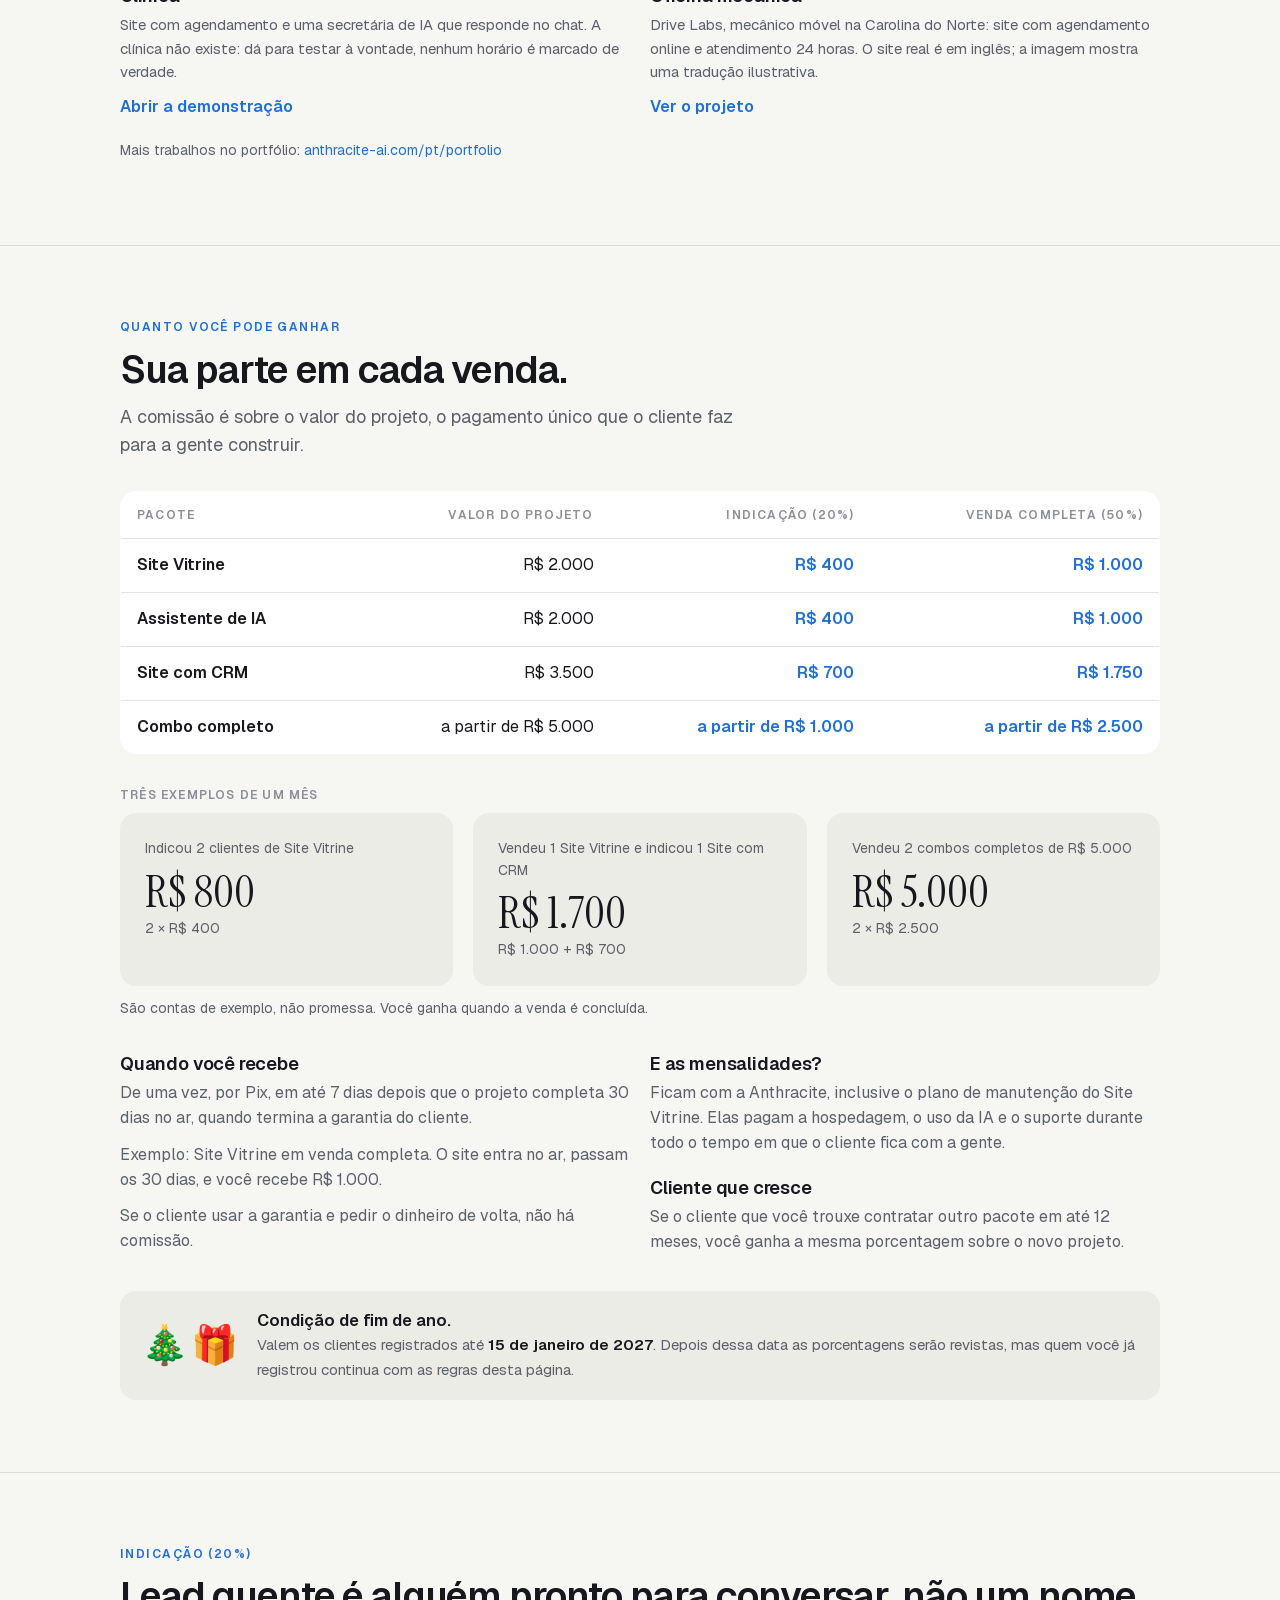
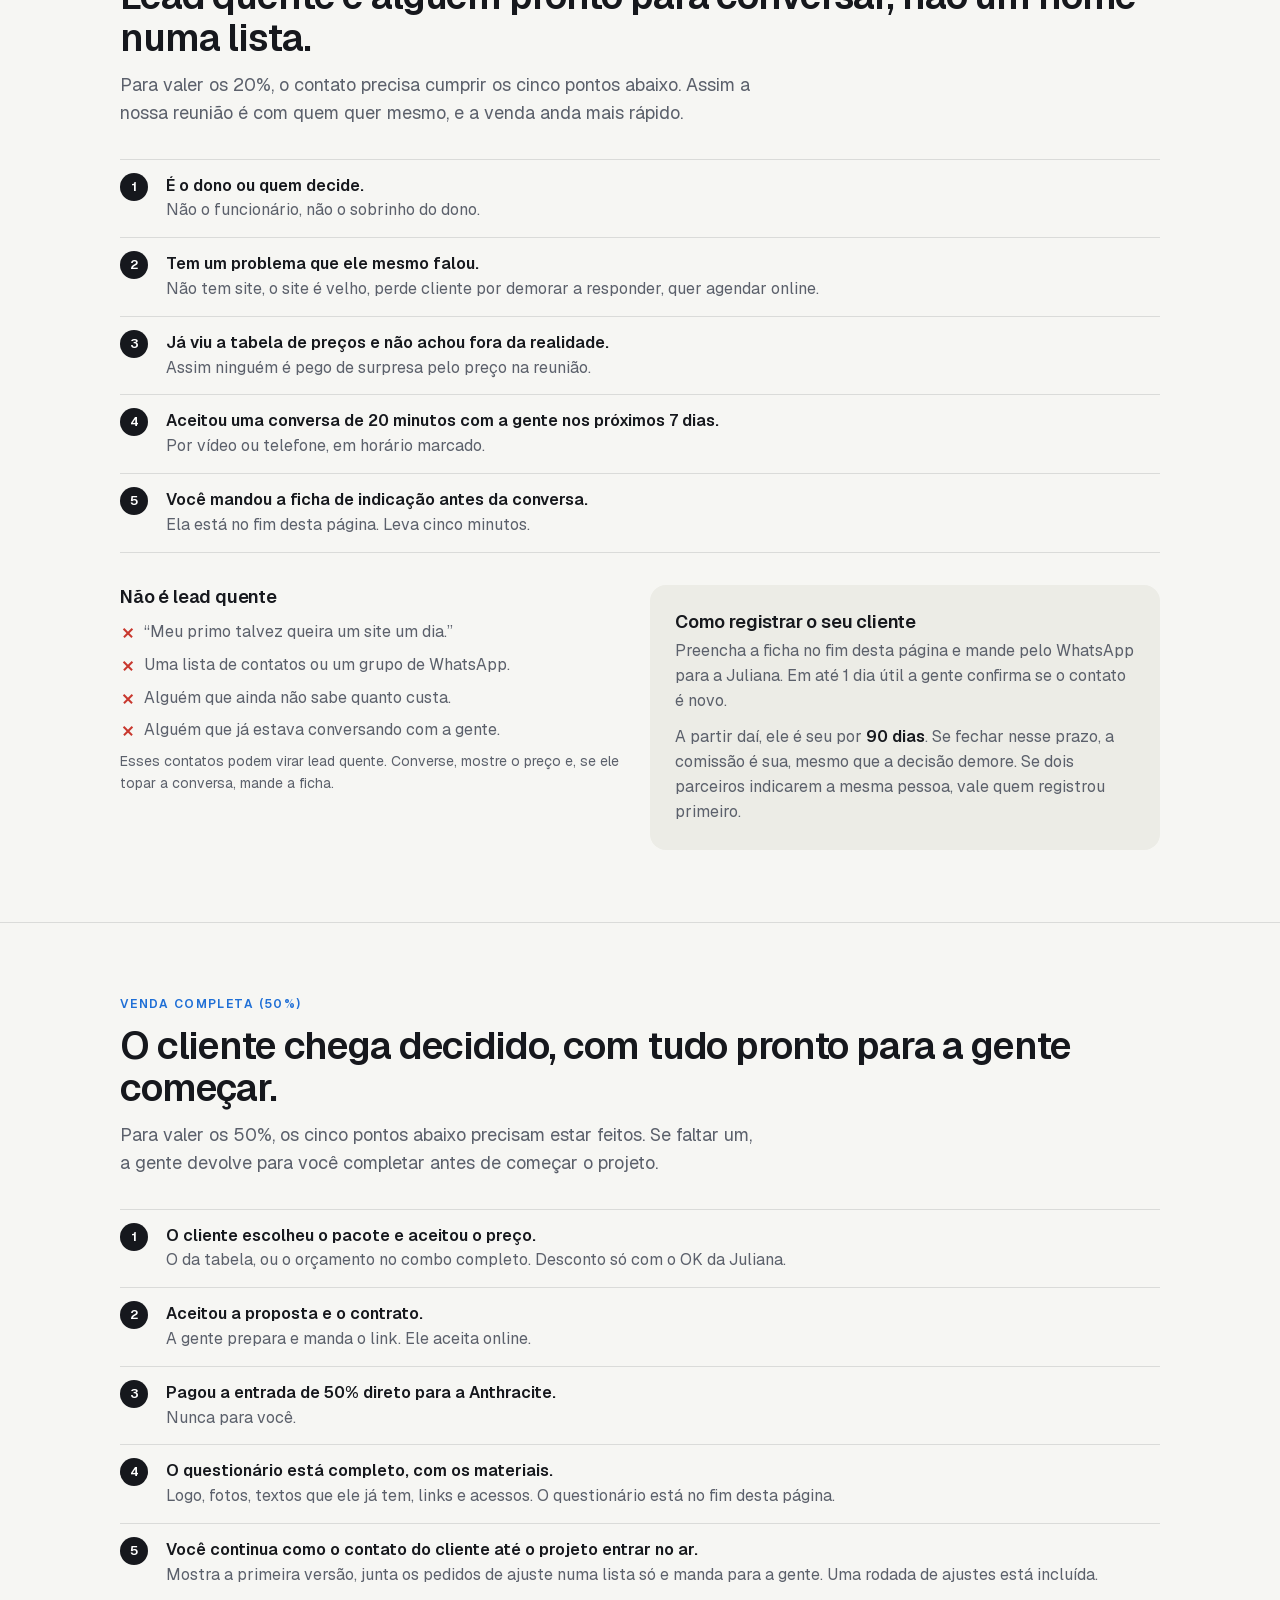
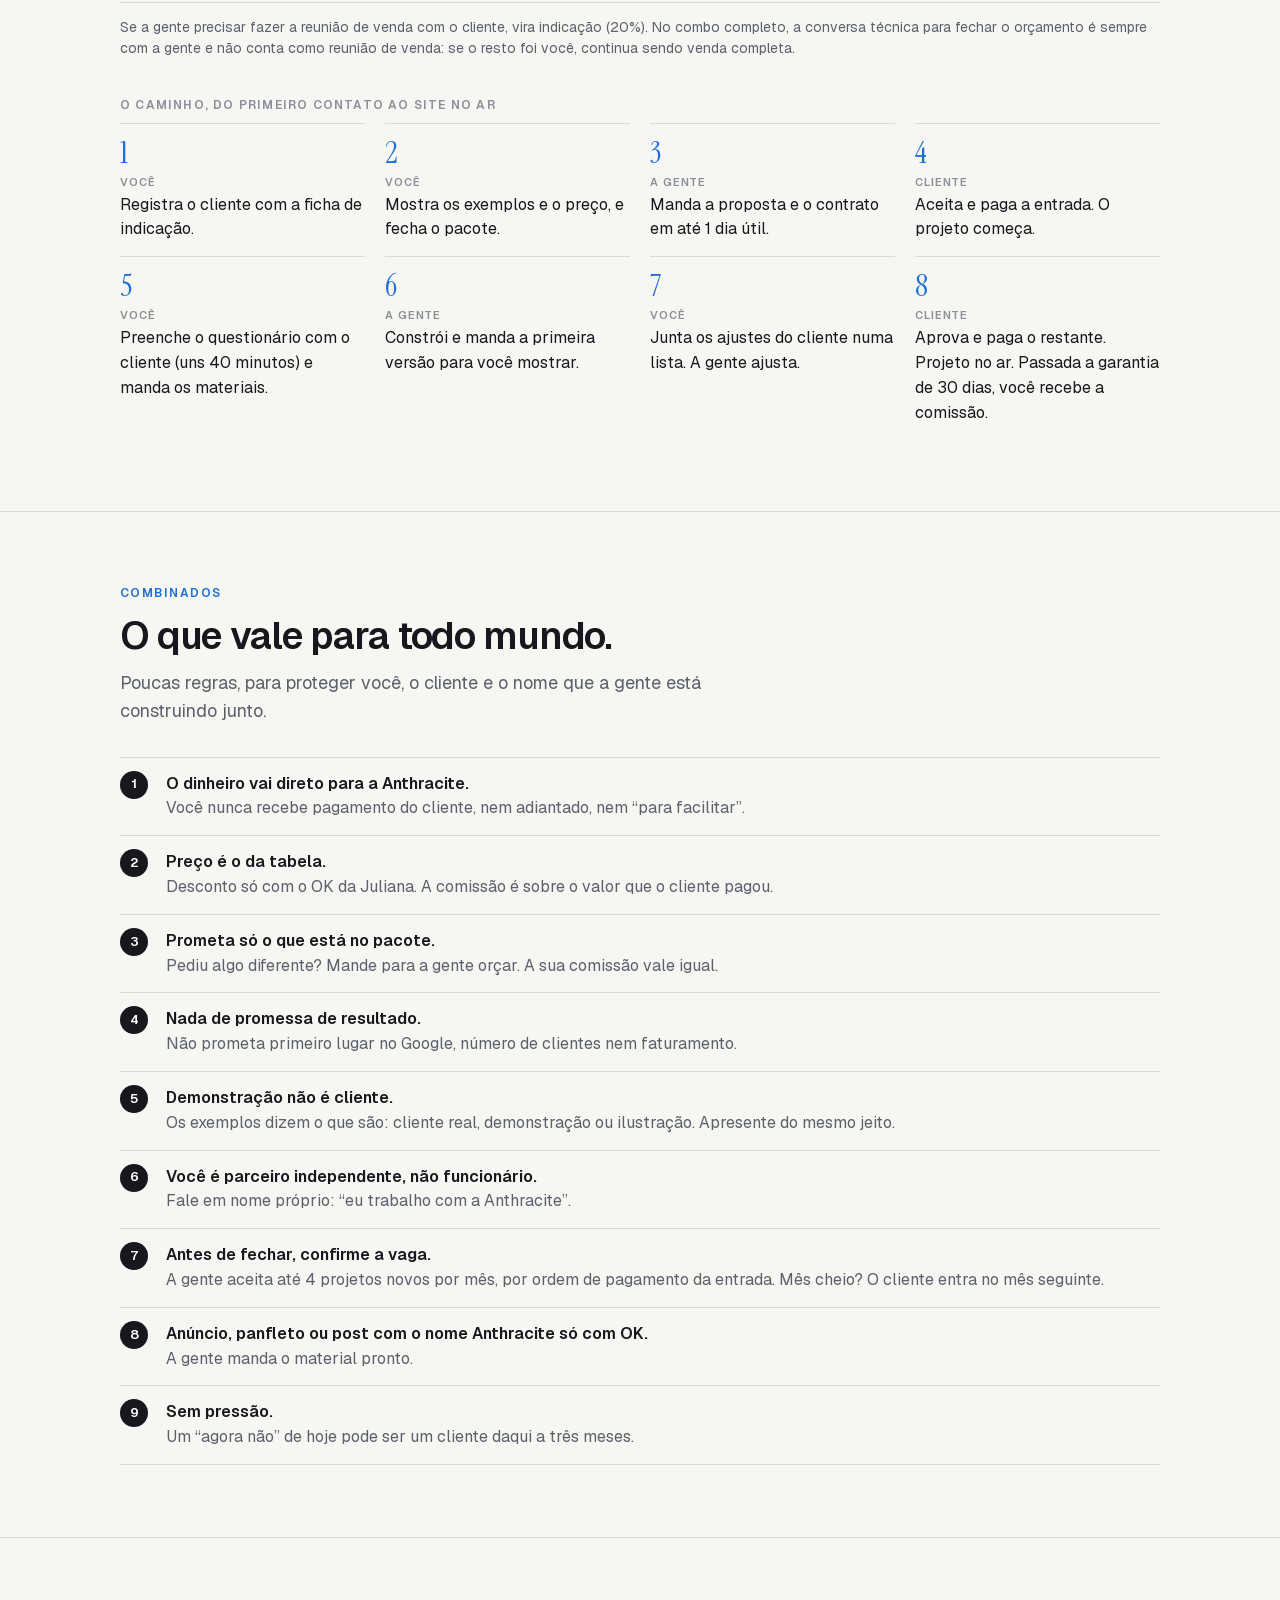
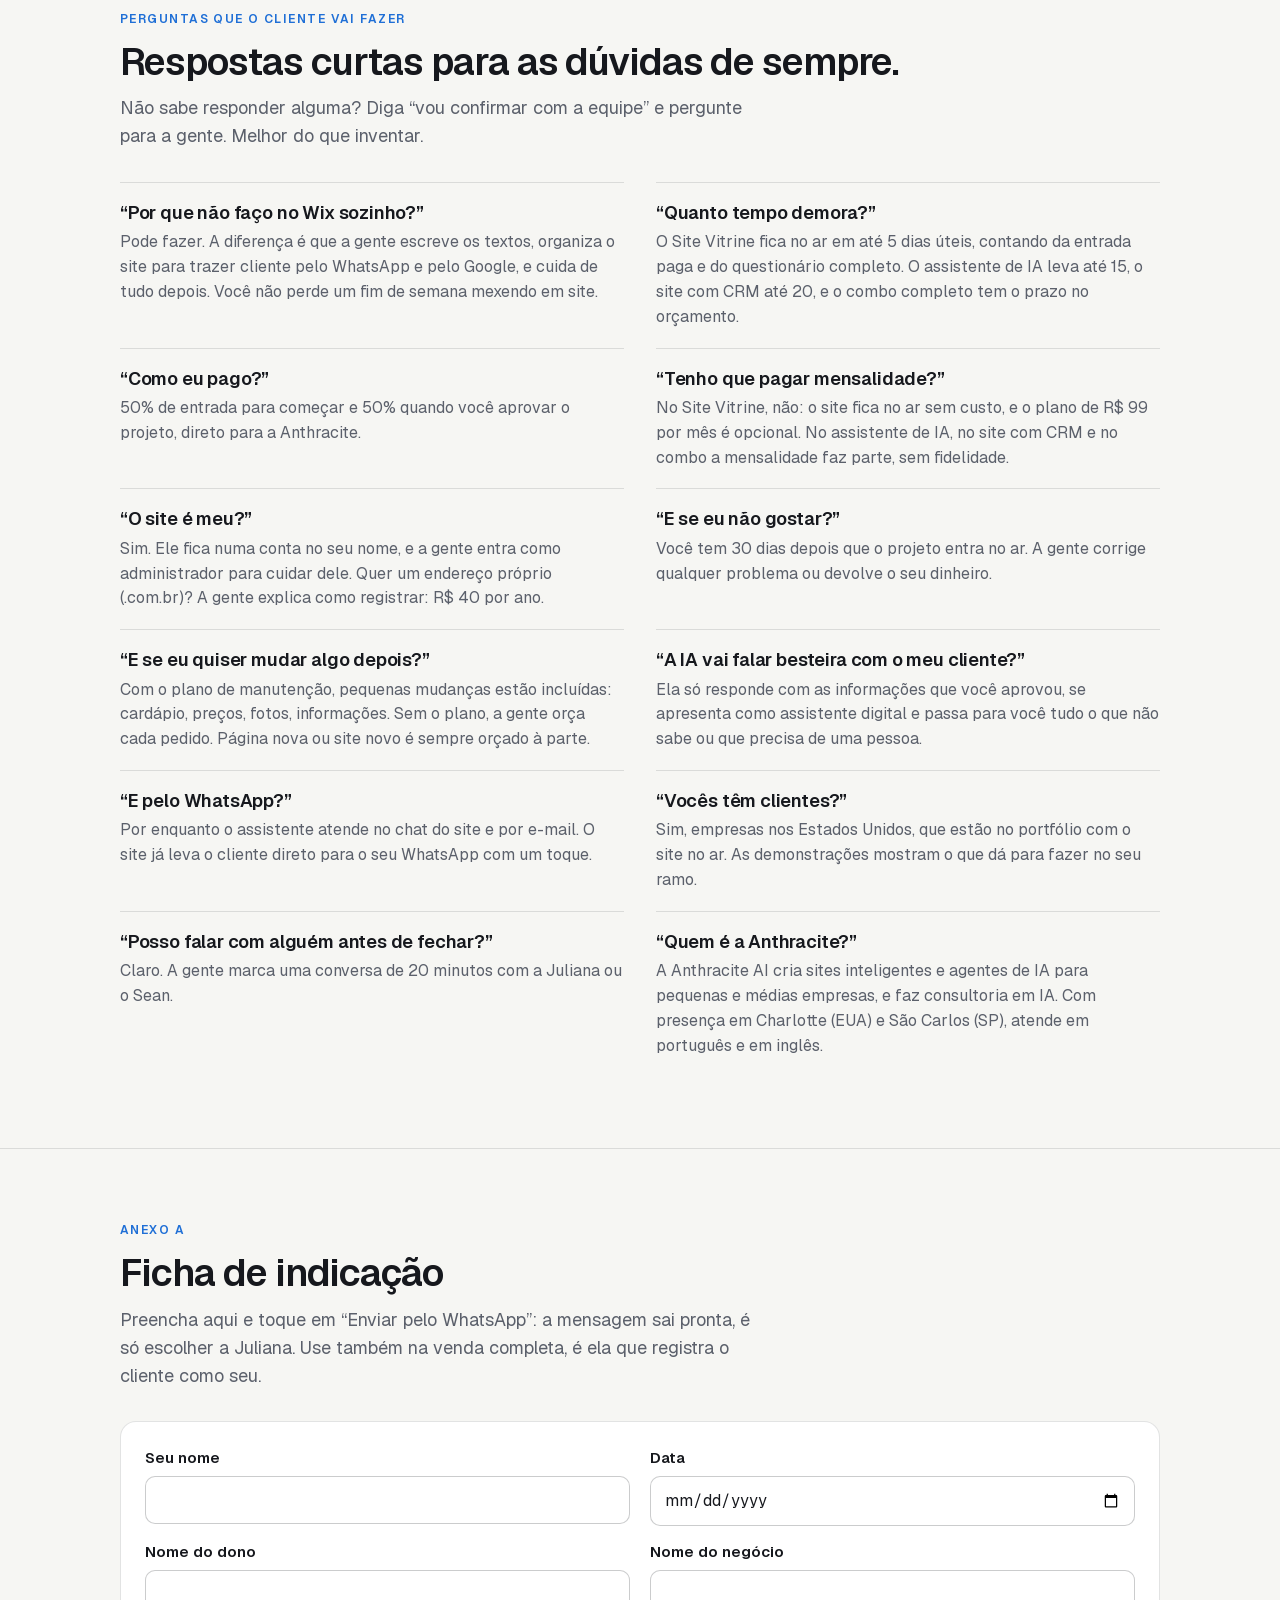
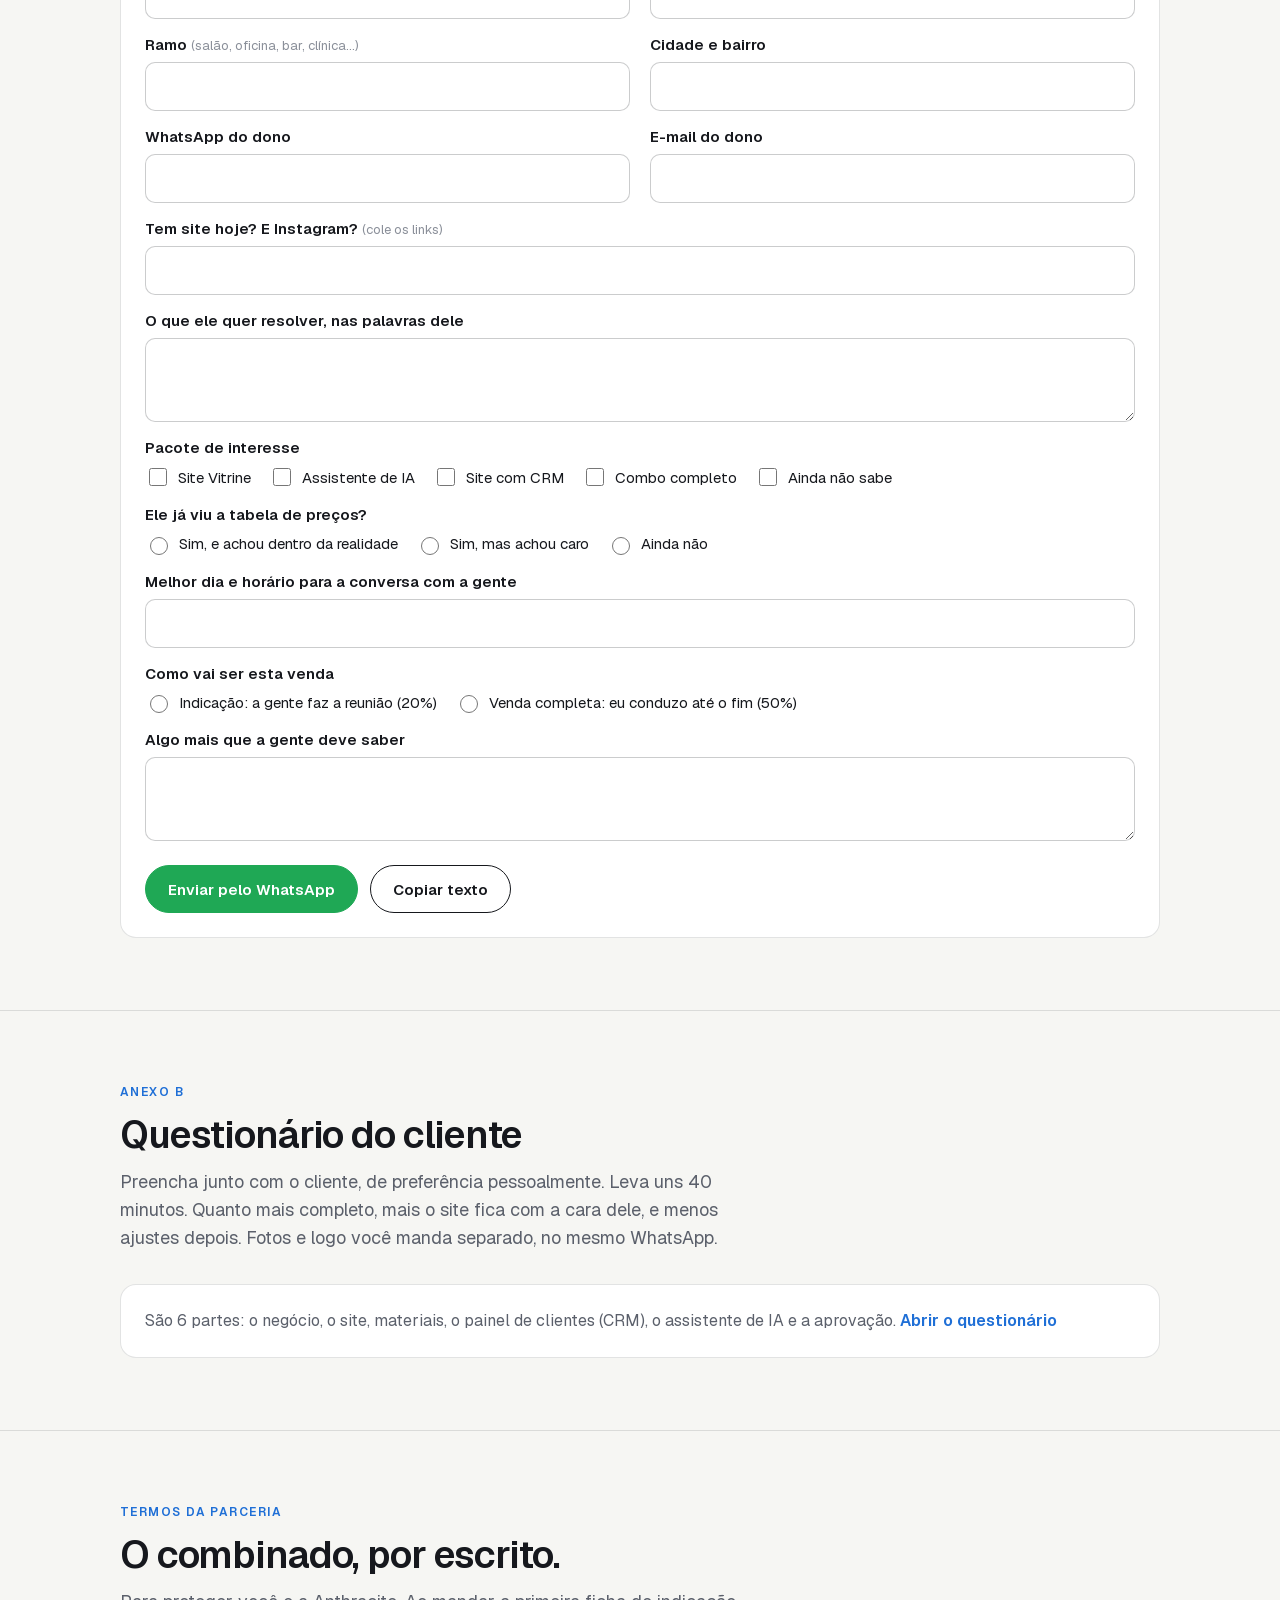
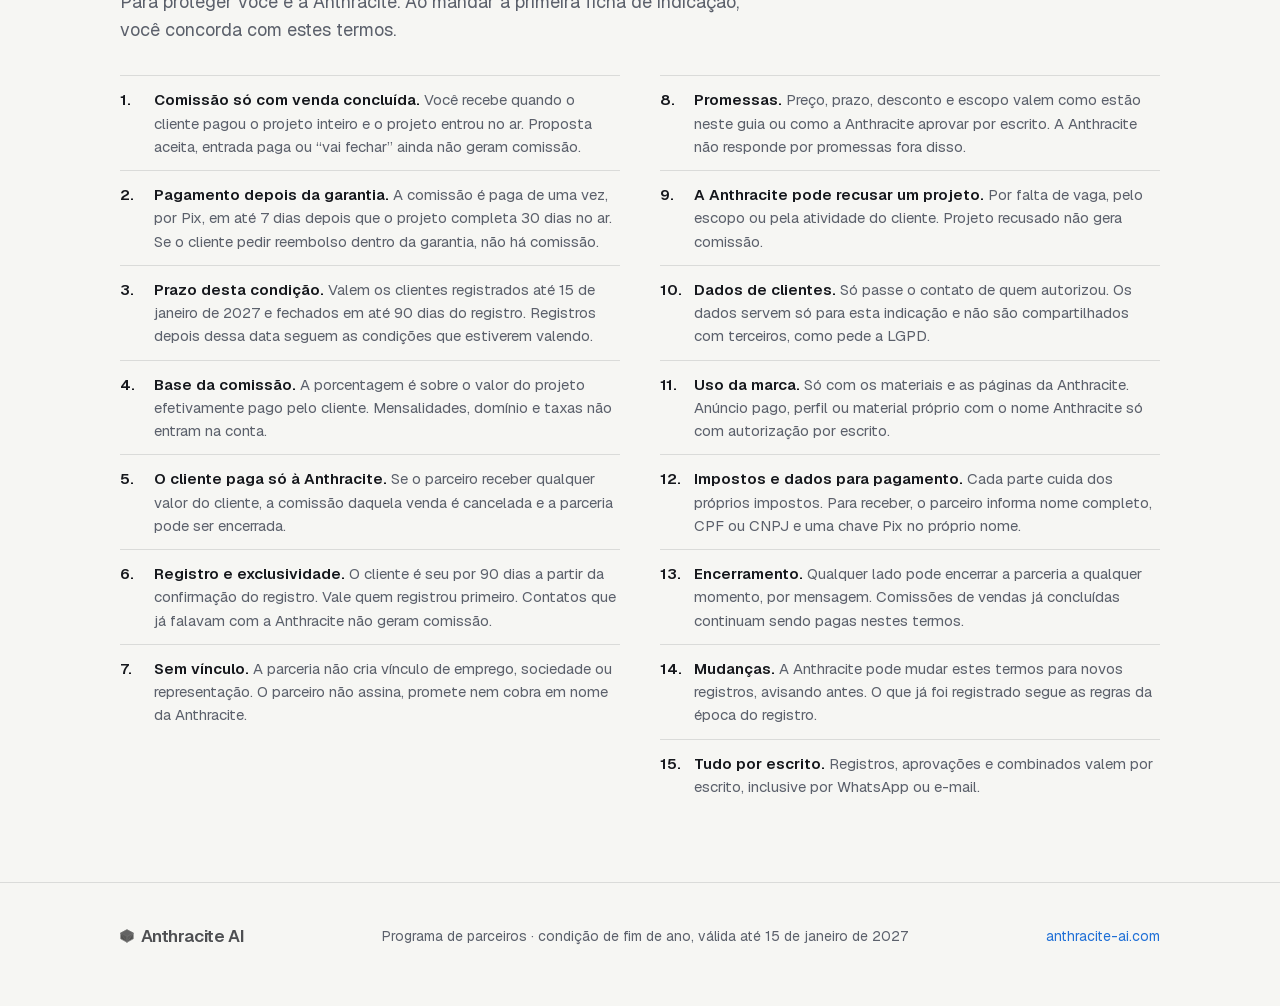
==== commit 1314f368: "Faixa de fim de ano só com a frase principal e emojis maiores (pt e en)" ====
--- a/index.html
+++ b/index.html
@@ -10,7 +10,7 @@
 <meta property="og:description" content="Você apresenta, a gente constrói. 20% na indicação, 50% na venda completa.">
 <link rel="alternate" hreflang="en" href="en/">
 <link rel="icon" href="data:image/svg+xml,%3Csvg xmlns='http://www.w3.org/2000/svg' viewBox='0 0 22 22'%3E%3Cpolygon points='11,1 21,6.5 21,15.5 11,21 1,15.5 1,6.5' fill='%231a1a1a'/%3E%3Cpolygon points='11,1 21,6.5 11,12 1,6.5' fill='%23333'/%3E%3C/svg%3E">
-<link rel="stylesheet" href="assets/site.css?v=9">
+<link rel="stylesheet" href="assets/site.css?v=11">
 </head>
 <body>
 
@@ -72,7 +72,6 @@
       <span class="xmas-icons" aria-hidden="true">🎄🎁✨</span>
       <div>
         <strong>Uma condição de parceria fora do comum, só neste fim de ano. Vamos crescer juntos!</strong>
-        <span>Valem os clientes registrados até <b>15 de janeiro de 2027</b>. Depois dessa data, as porcentagens serão revistas.</span>
       </div>
     </div>
   </div>
--- a/assets/site.css
+++ b/assets/site.css
@@ -116,11 +116,11 @@
   .tcard .earn { font-size: 13px; }
 }
 .xmas { display: flex; gap: 16px; align-items: center; background: #ecece6; border: 1px solid transparent; border-radius: 16px; padding: 16px 20px; margin-top: 24px; }
-.xmas-icons { font-size: 28px; letter-spacing: 2px; flex-shrink: 0; }
+.xmas-icons { font-size: 38px; letter-spacing: 3px; flex-shrink: 0; line-height: 1; }
 .xmas strong { display: block; font-size: 16.5px; color: var(--coal); font-weight: 600; }
-.xmas span { color: var(--muted); font-size: 15px; }
+.xmas div span { color: var(--muted); font-size: 15px; }
 .xmas b { color: var(--coal); font-weight: 600; }
-@media (max-width: 560px) { .xmas { align-items: flex-start; padding: 14px 16px; } .xmas-icons { font-size: 22px; } }
+@media (max-width: 560px) { .xmas { padding: 14px 16px; } .xmas-icons { font-size: 30px; } }
 
 /* package visuals */
 .pkg-visual { margin: 0; }
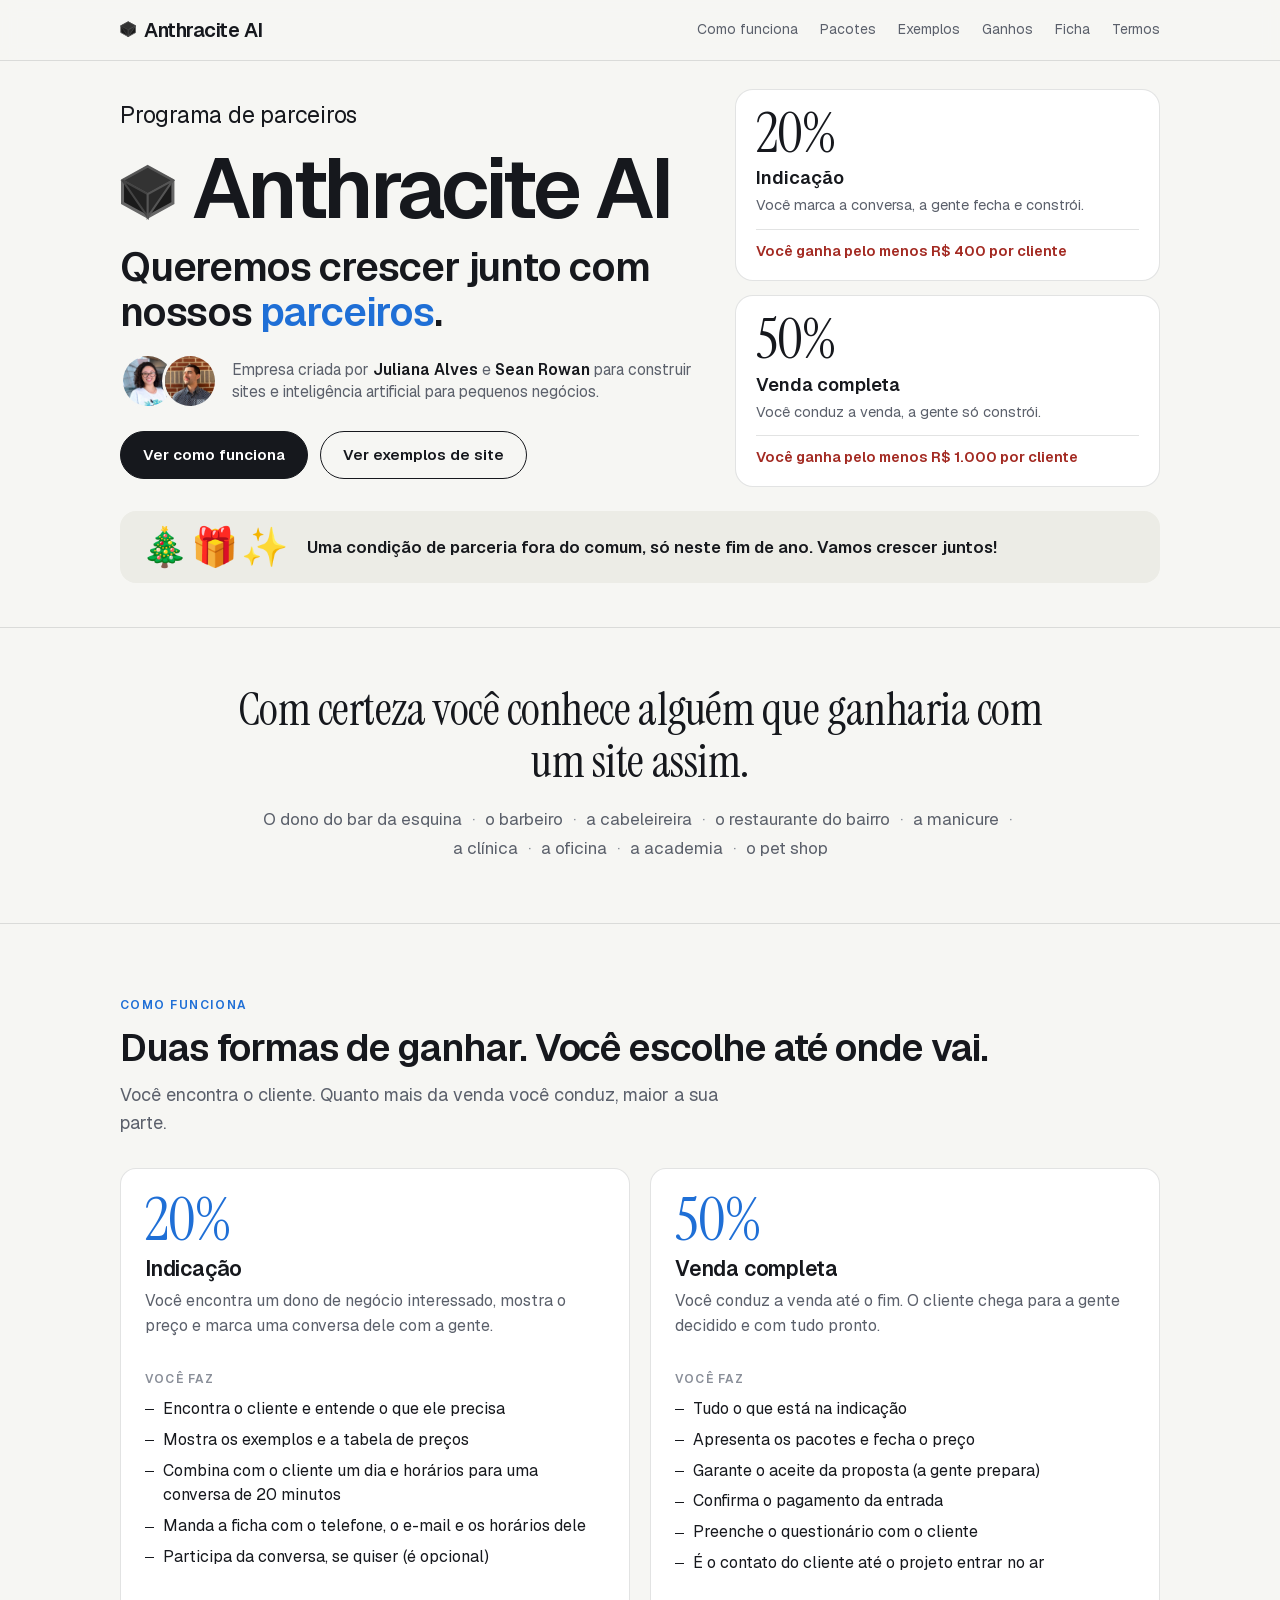
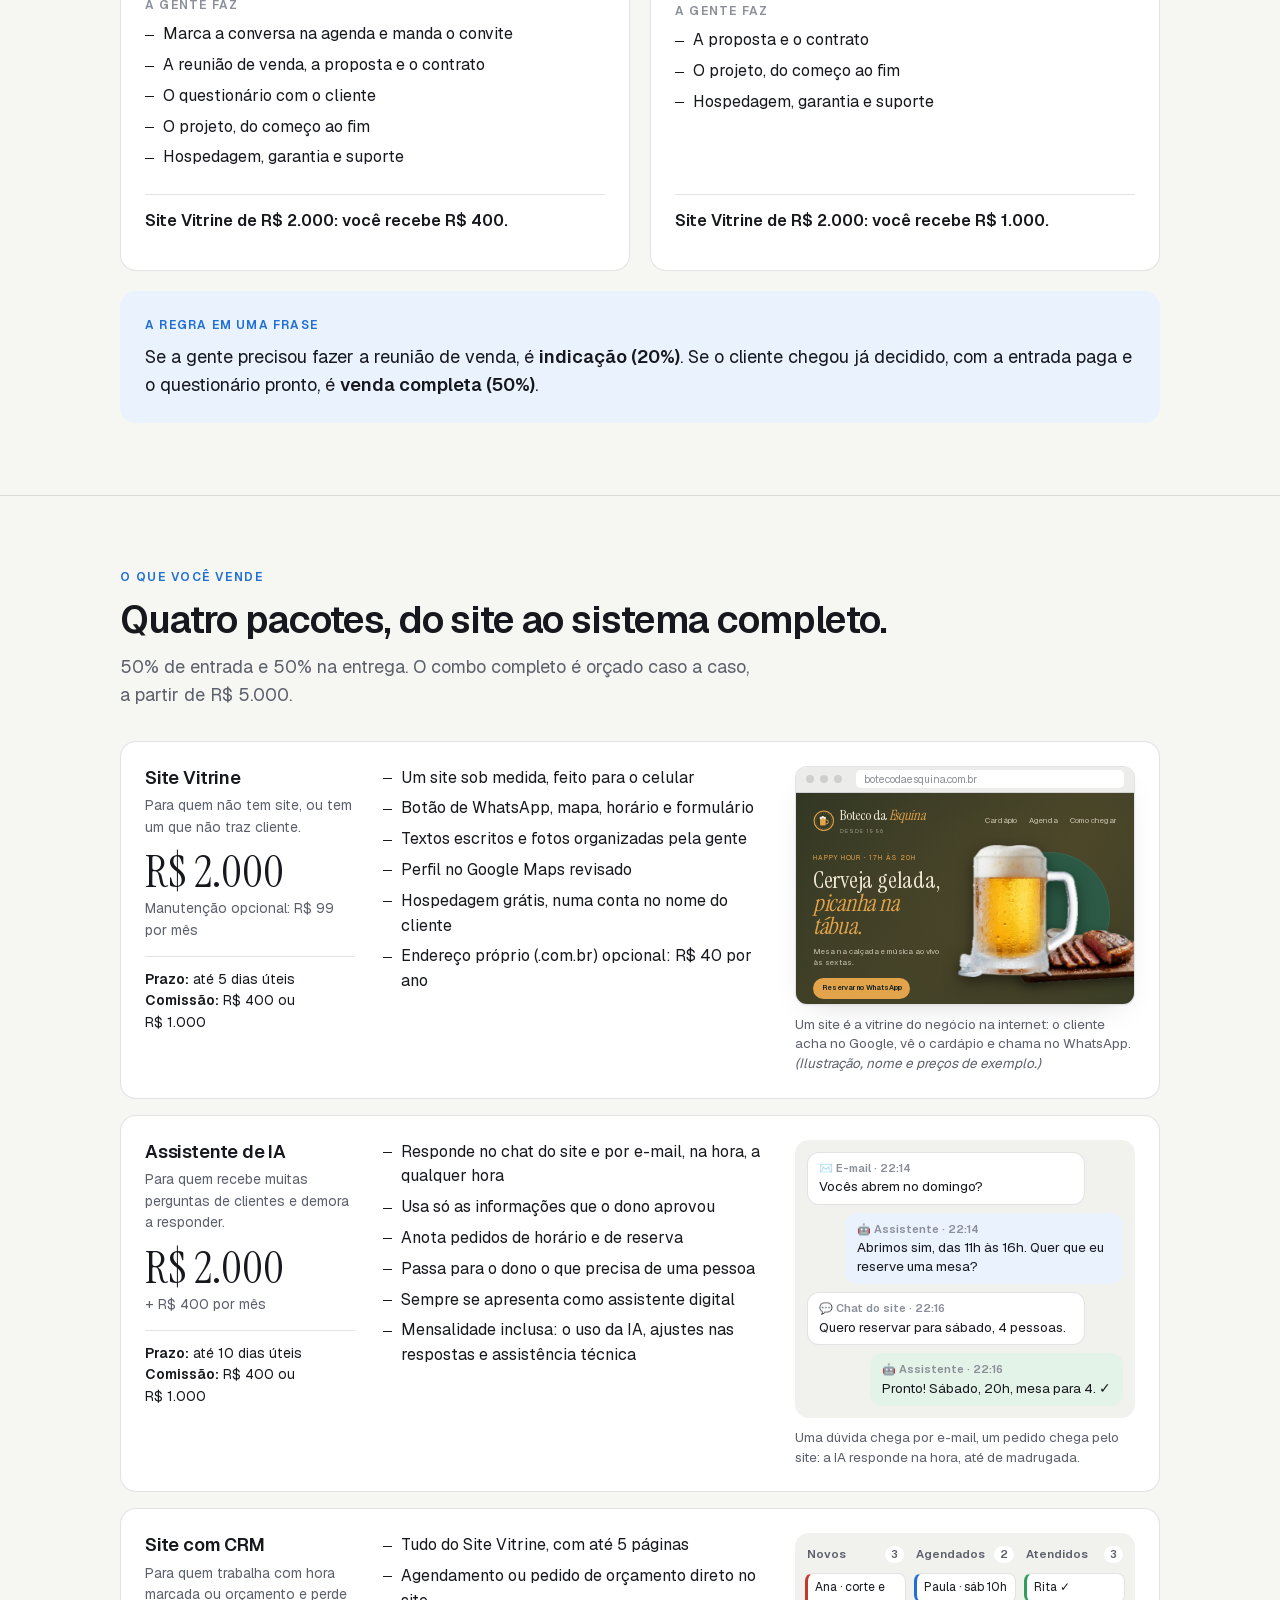
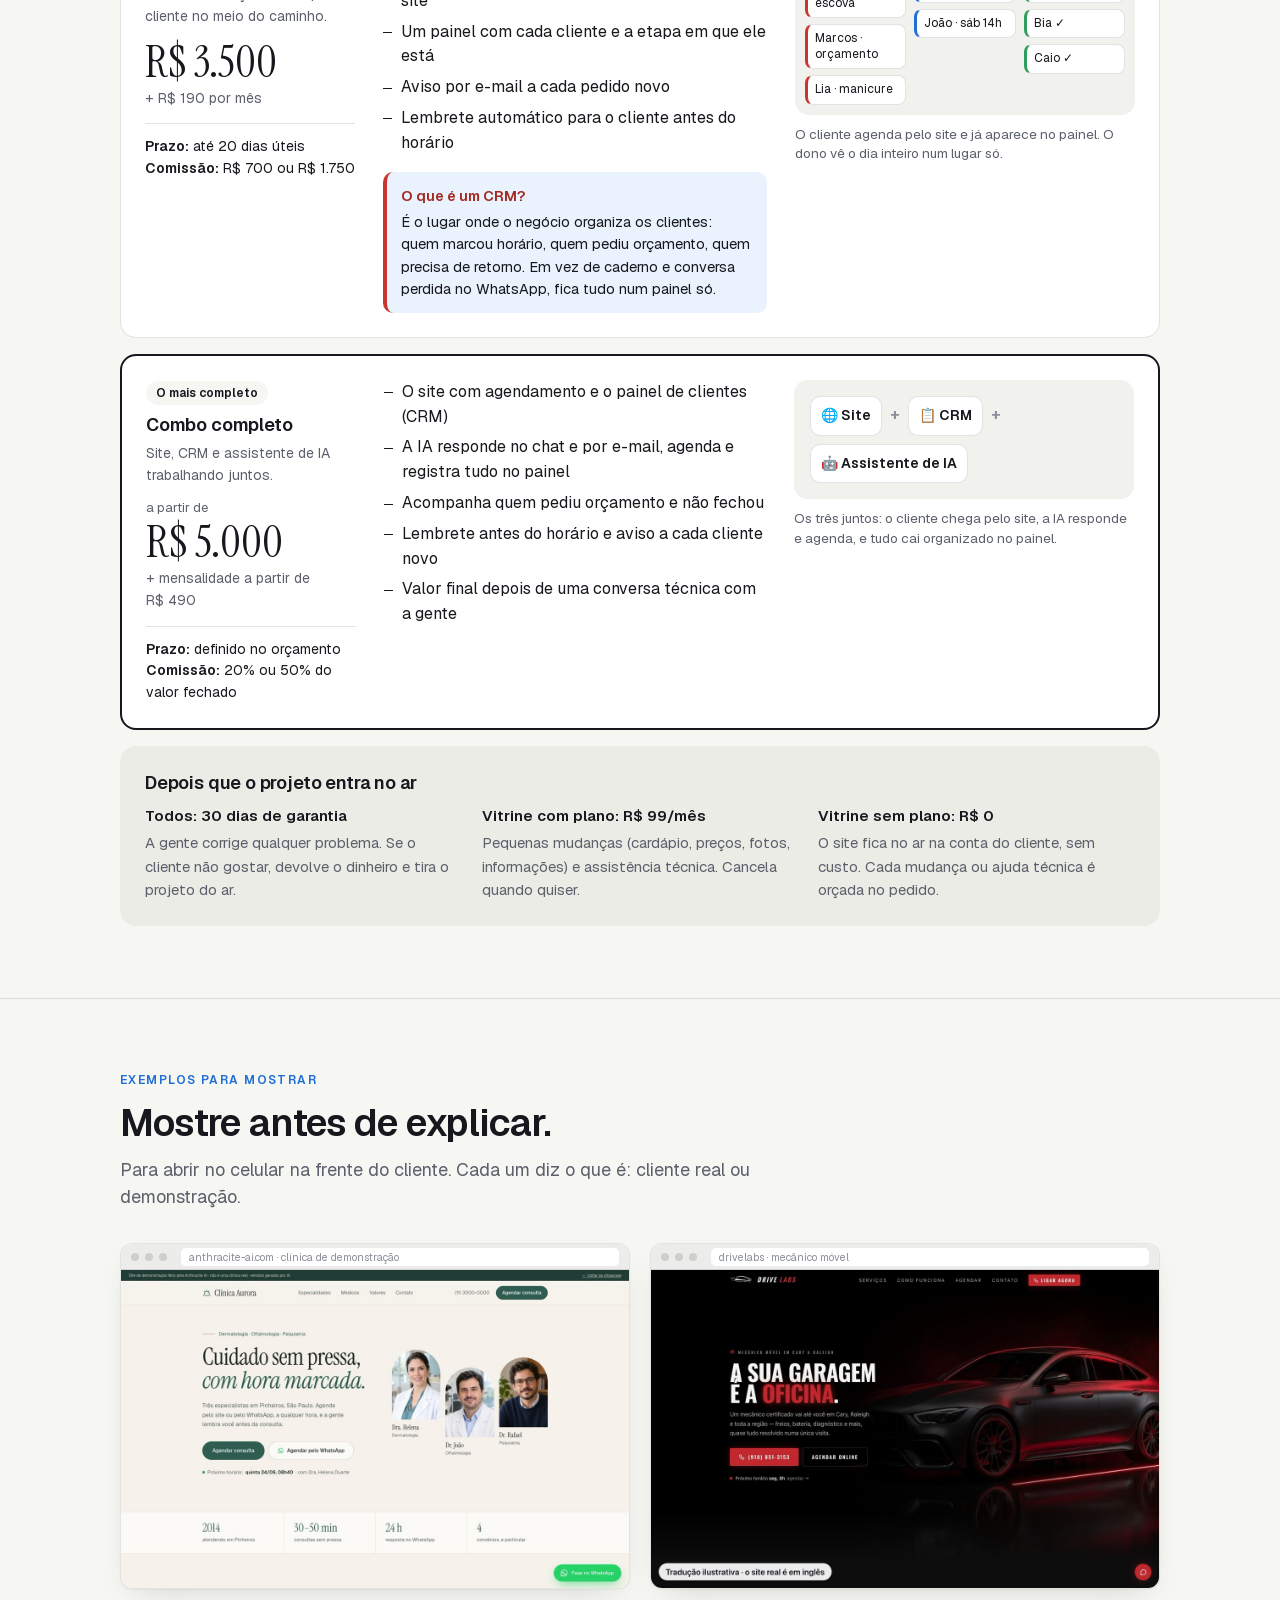
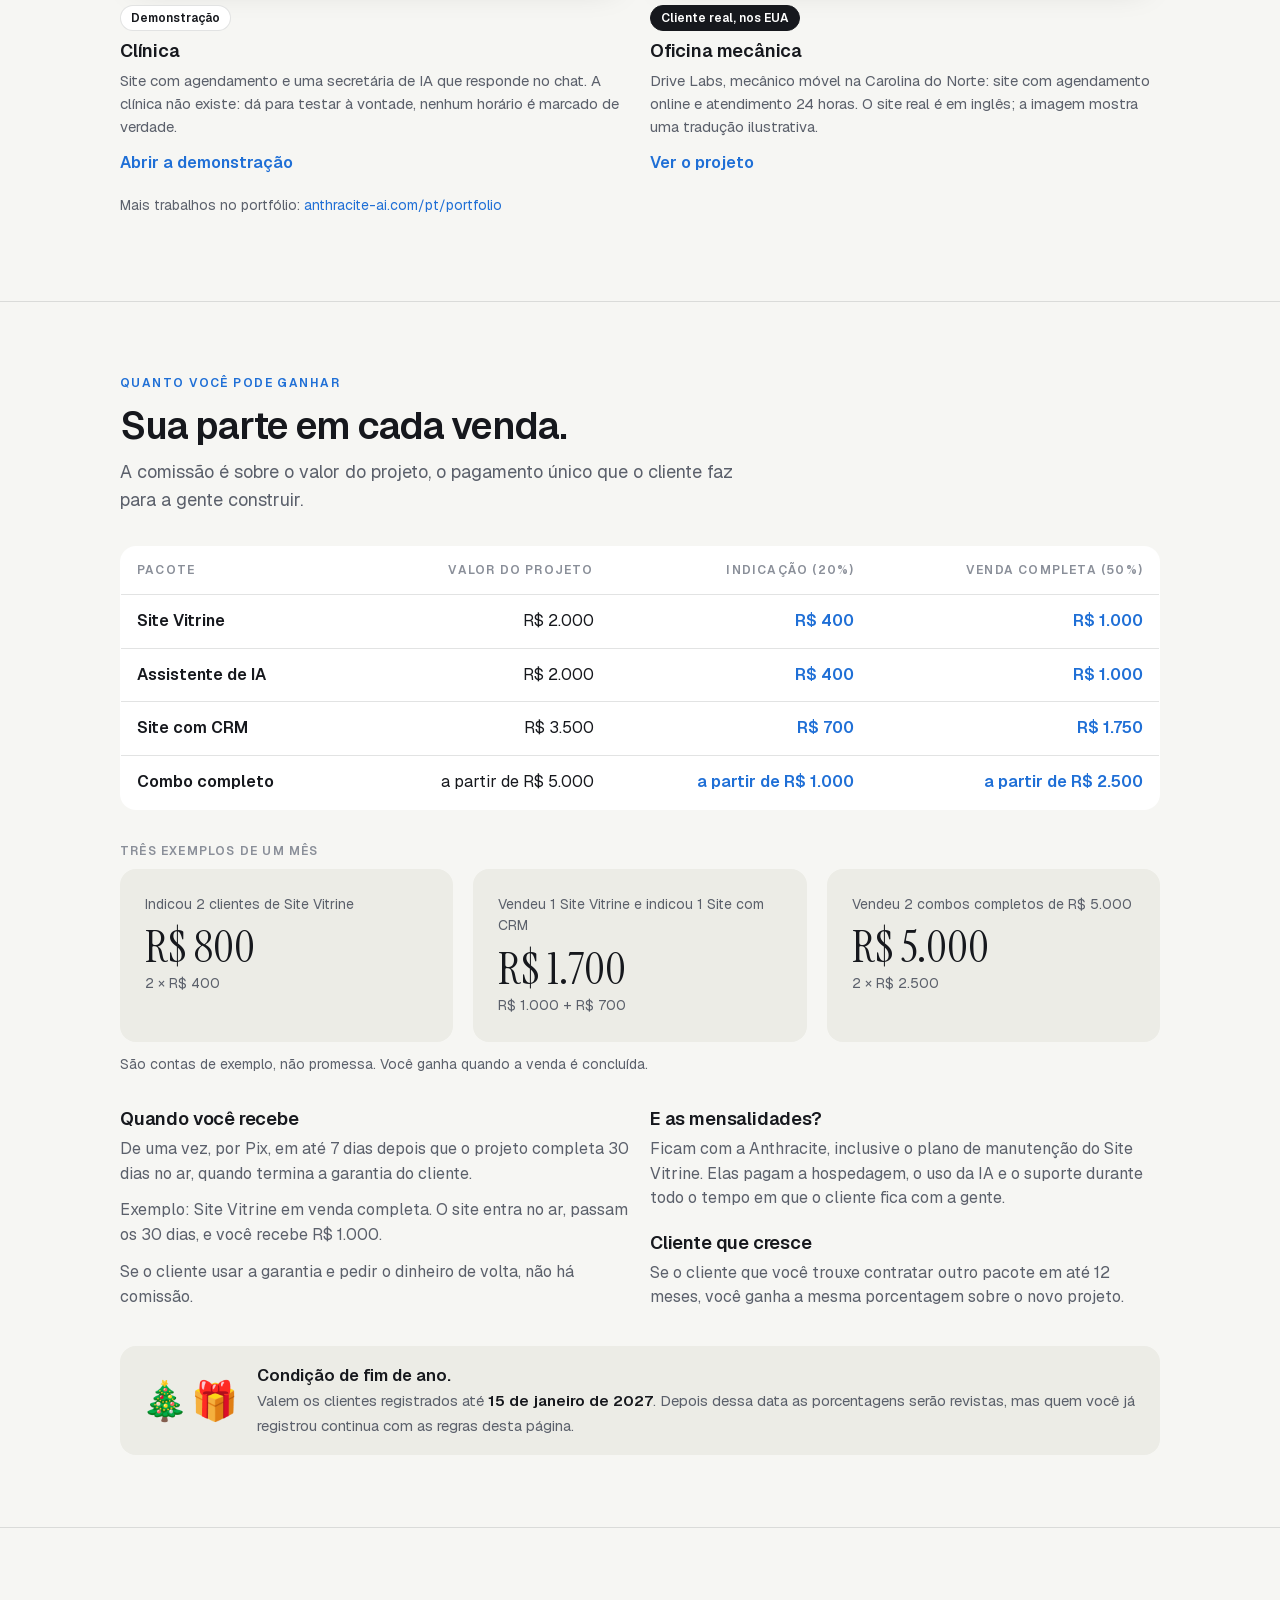
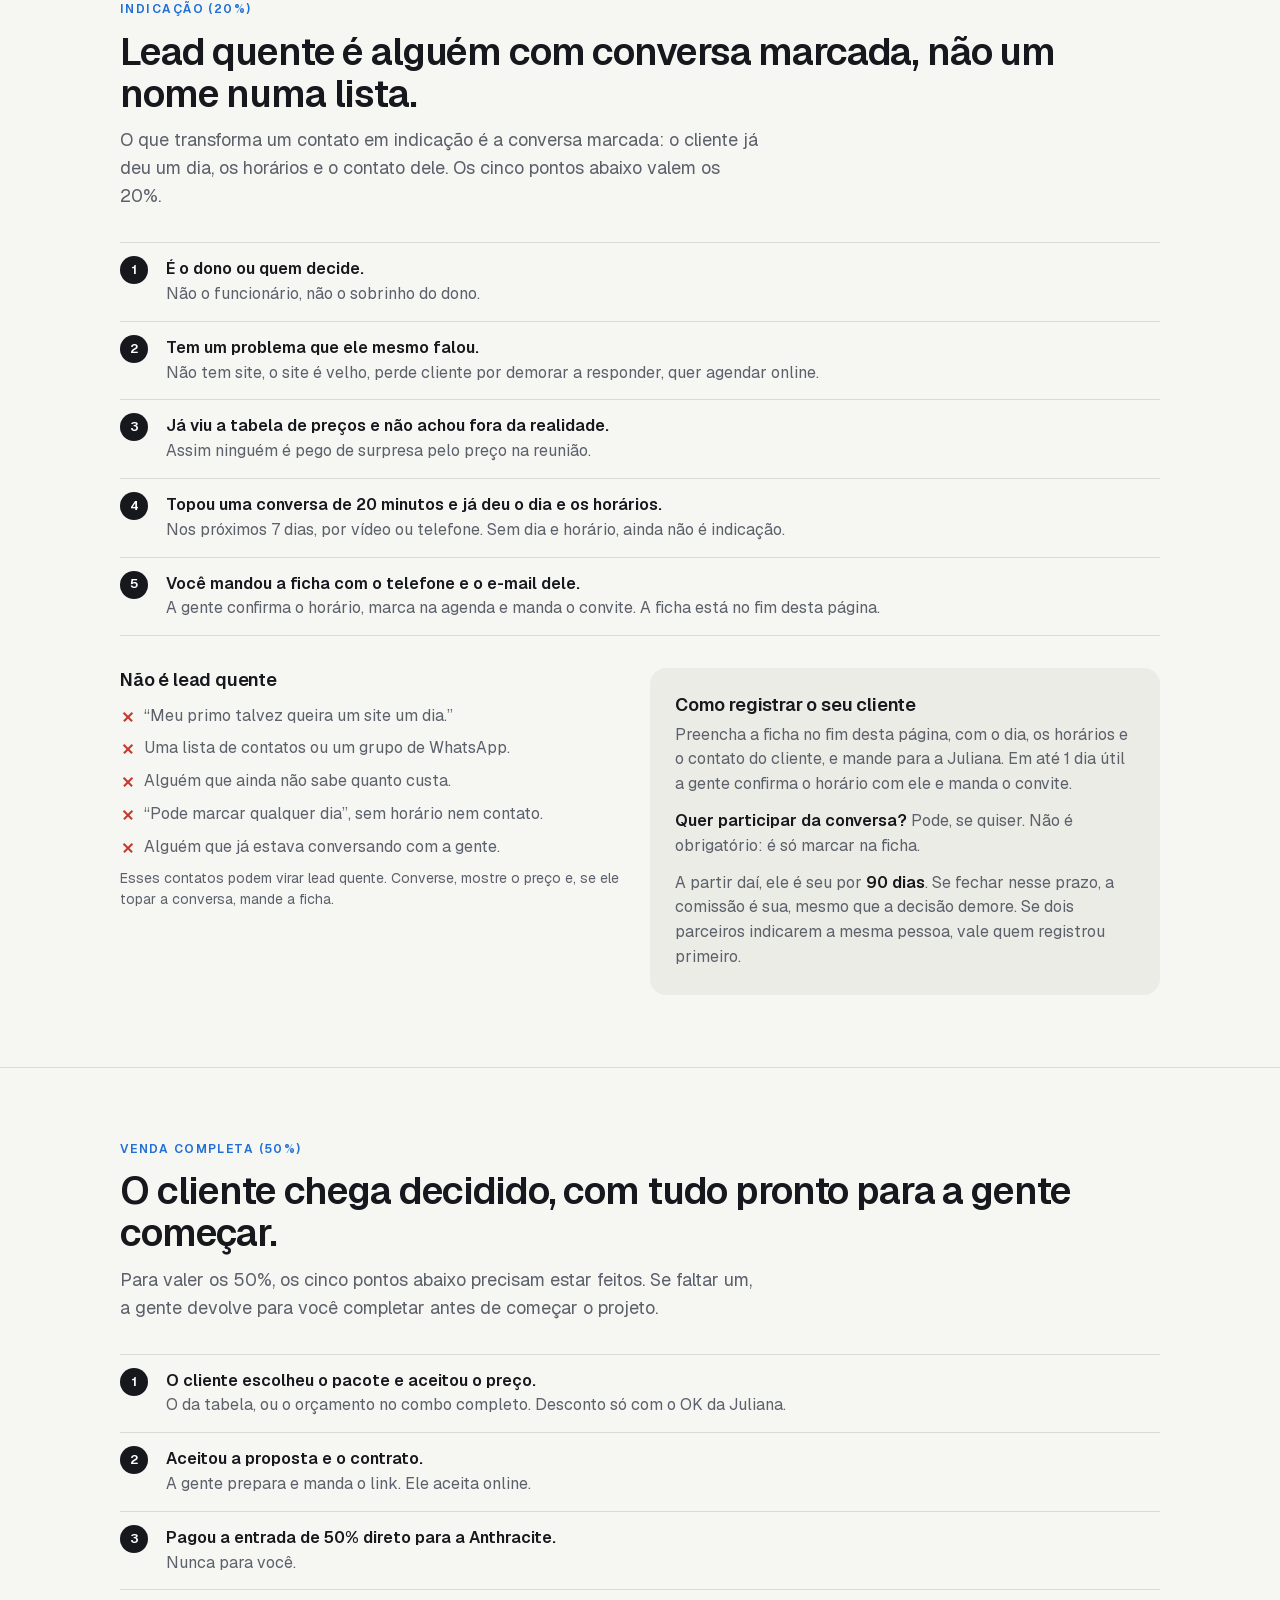
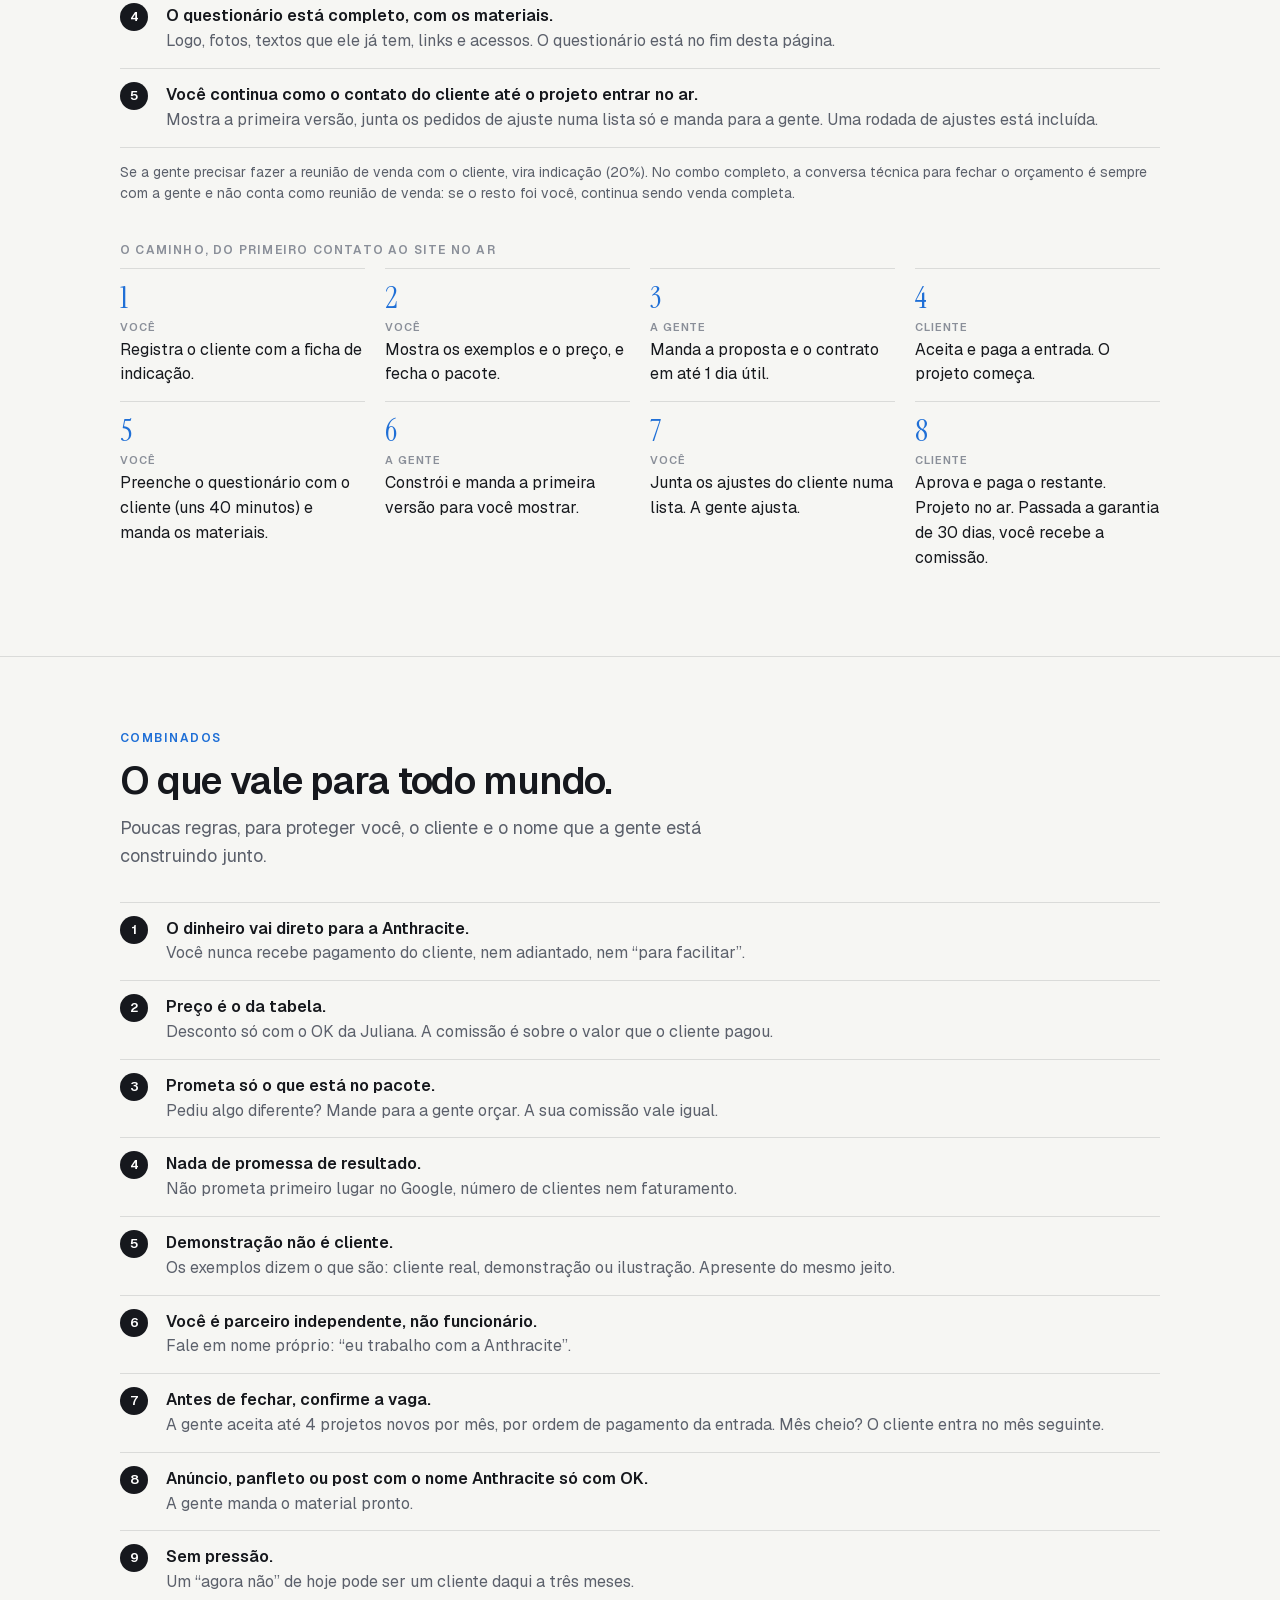
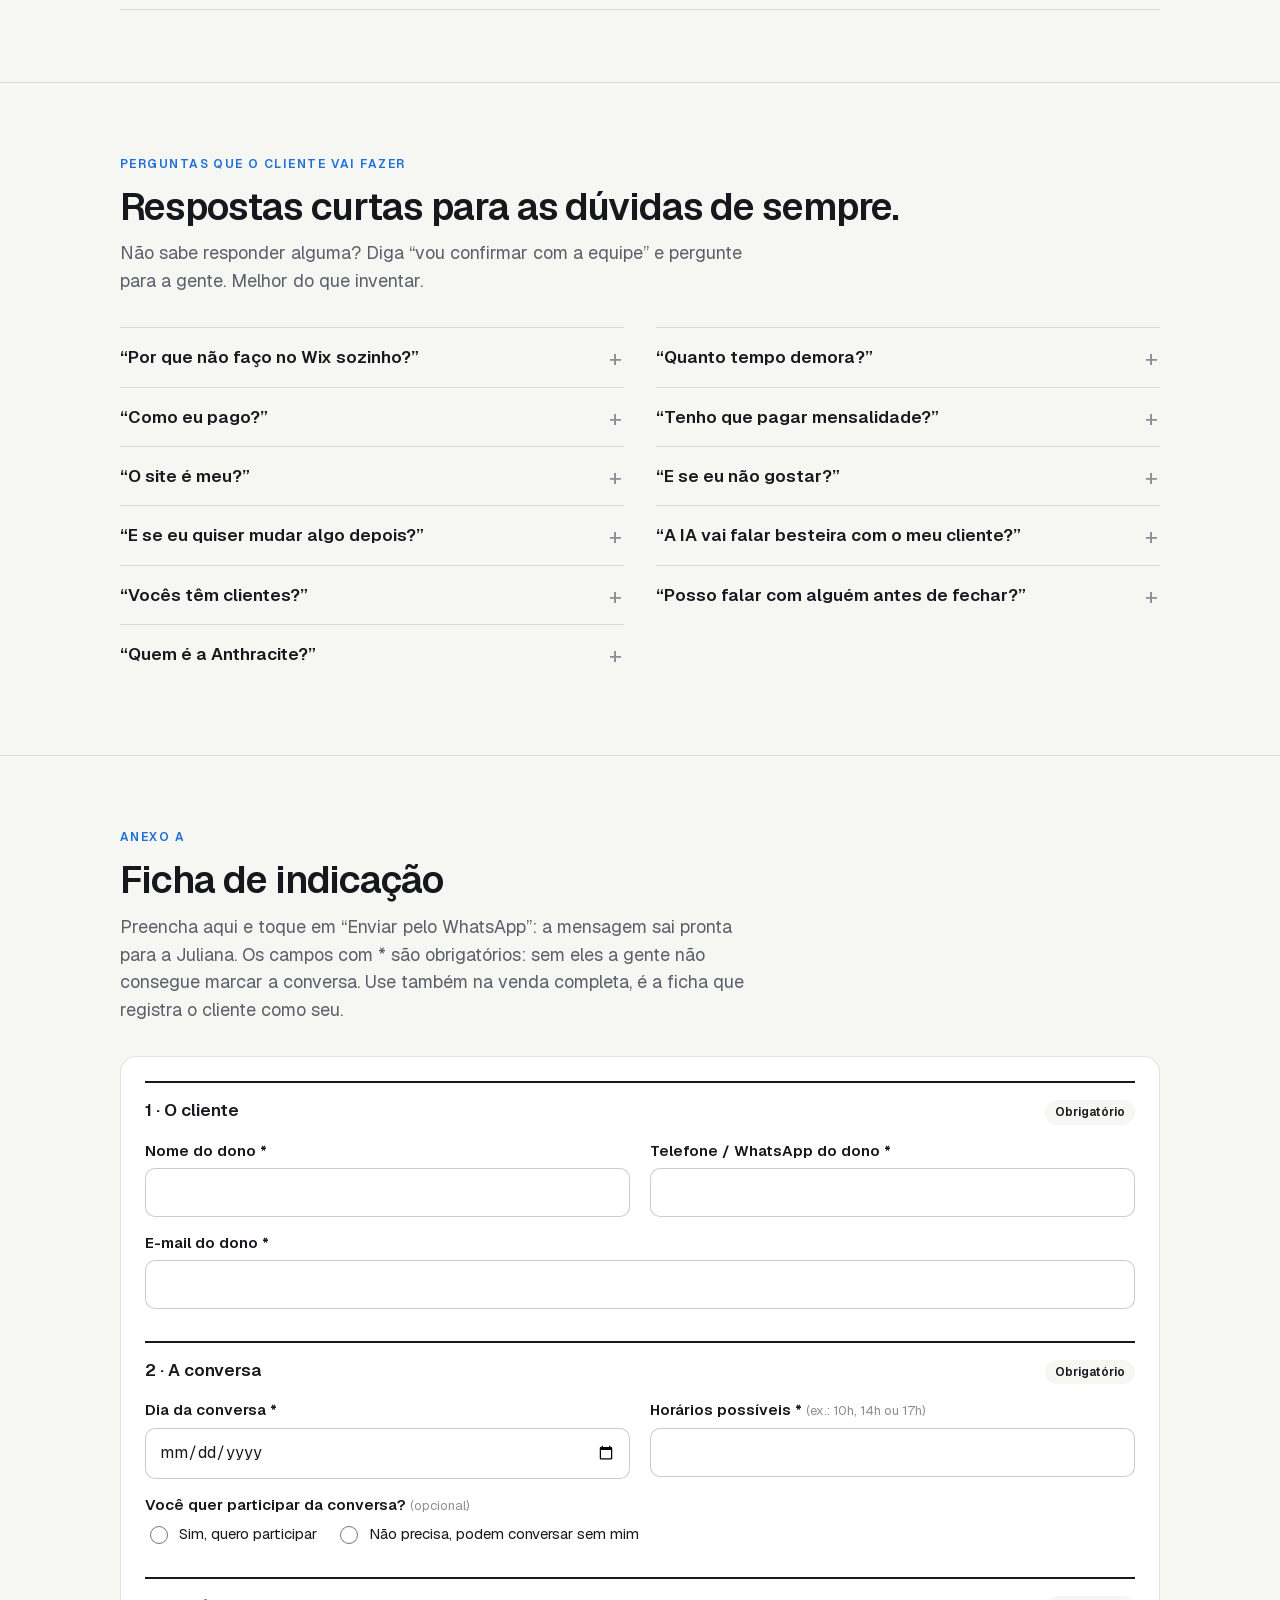
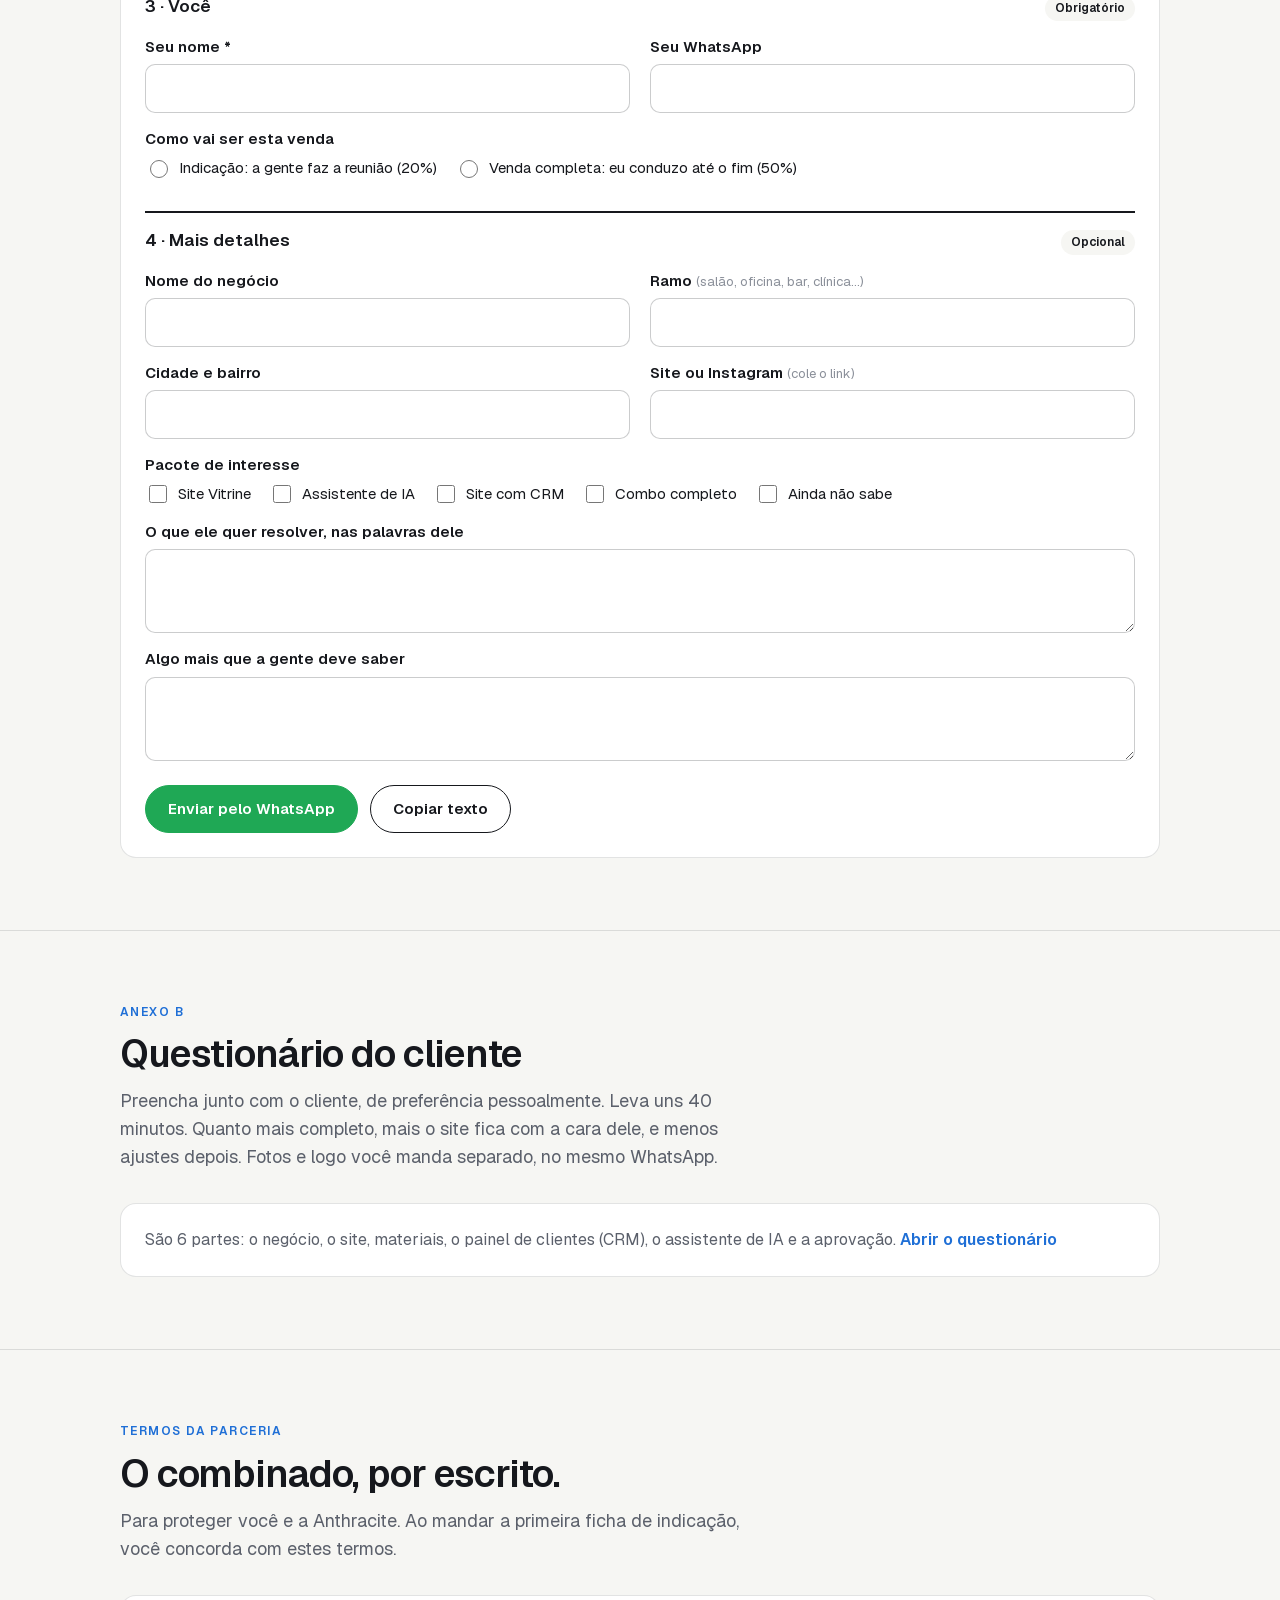
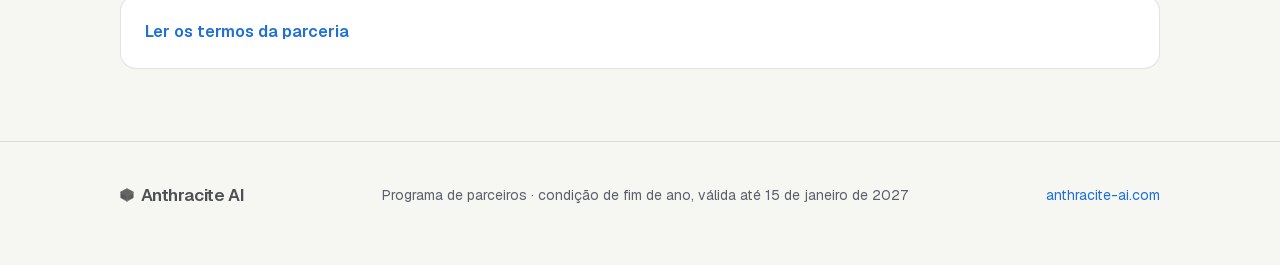
==== commit bb66bff3: "Indicação com conversa marcada, IA em até 10 dias, canais por país, páginas separadas e ajustes para" ====
--- a/index.html
+++ b/index.html
@@ -8,9 +8,8 @@
 <meta name="description" content="Programa de parceiros da Anthracite AI: indique ou venda sites e assistentes de IA e fique com 20% ou 50% de cada projeto.">
 <meta property="og:title" content="Programa de parceiros da Anthracite AI">
 <meta property="og:description" content="Você apresenta, a gente constrói. 20% na indicação, 50% na venda completa.">
-<link rel="alternate" hreflang="en" href="en/">
 <link rel="icon" href="data:image/svg+xml,%3Csvg xmlns='http://www.w3.org/2000/svg' viewBox='0 0 22 22'%3E%3Cpolygon points='11,1 21,6.5 21,15.5 11,21 1,15.5 1,6.5' fill='%231a1a1a'/%3E%3Cpolygon points='11,1 21,6.5 11,12 1,6.5' fill='%23333'/%3E%3C/svg%3E">
-<link rel="stylesheet" href="assets/site.css?v=11">
+<link rel="stylesheet" href="assets/site.css?v=13">
 </head>
 <body>
 
@@ -25,7 +24,6 @@
       <a href="#ficha">Ficha</a>
       <a href="#termos">Termos</a>
     </nav>
-    <a class="lang" href="en/" hreflang="en" lang="en">English</a>
   </div>
 </header>
 
@@ -55,7 +53,7 @@
       <a class="tcard" href="#lead-quente">
         <div class="big">20%</div>
         <div class="tname">Indicação</div>
-        <p>Você apresenta, a gente fecha e constrói.</p>
+        <p>Você marca a conversa, a gente fecha e constrói.</p>
         <div class="earn">Você ganha pelo menos R$&nbsp;400 por cliente</div>
       </a>
       <a class="tcard" href="#venda-completa">
@@ -101,11 +99,13 @@
         <ul class="dash">
           <li>Encontra o cliente e entende o que ele precisa</li>
           <li>Mostra os exemplos e a tabela de preços</li>
-          <li>Manda a ficha de indicação</li>
-          <li>Marca uma conversa de 20 minutos com a gente</li>
+          <li>Combina com o cliente um dia e horários para uma conversa de 20 minutos</li>
+          <li>Manda a ficha com o telefone, o e-mail e os horários dele</li>
+          <li>Participa da conversa, se quiser (é opcional)</li>
         </ul>
         <p class="label">A gente faz</p>
         <ul class="dash">
+          <li>Marca a conversa na agenda e manda o convite</li>
           <li>A reunião de venda, a proposta e o contrato</li>
           <li>O questionário com o cliente</li>
           <li>O projeto, do começo ao fim</li>
@@ -170,7 +170,7 @@
           <li>Endereço próprio (.com.br) opcional: R$&nbsp;40 por ano</li>
         </ul>
         <figure class="pkg-visual">
-          <div class="frame" role="img" aria-label="Ilustração de um site de bar: logo, happy hour, reserva pelo WhatsApp, foto de cerveja gelada e de picanha">
+          <div class="frame" role="img" aria-label="Ilustração de um site de bar: logo, happy hour, reserva pelo WhatsApp, caneca de cerveja gelada e picanha">
             <div class="bar"><i></i><i></i><i></i><span>botecodaesquina.com.br</span></div>
             <div class="shot">
               <div class="boteco" aria-hidden="true">
@@ -201,7 +201,7 @@
           <p class="muted small" style="margin:0">Para quem recebe muitas perguntas de clientes e demora a responder.</p>
           <div class="price">R$&nbsp;2.000</div>
           <div class="per">+ R$&nbsp;400 por mês</div>
-          <div class="meta"><div><b>Prazo:</b> até 15 dias úteis</div><div><b>Comissão:</b> R$&nbsp;400 ou R$&nbsp;1.000</div></div>
+          <div class="meta"><div><b>Prazo:</b> até 10 dias úteis</div><div><b>Comissão:</b> R$&nbsp;400 ou R$&nbsp;1.000</div></div>
         </div>
         <ul class="dash pkg-list">
           <li>Responde no chat do site e por e-mail, na hora, a qualquer hora</li>
@@ -335,10 +335,10 @@
       <table>
         <thead><tr><th>Pacote</th><th class="num">Valor do projeto</th><th class="num">Indicação (20%)</th><th class="num">Venda completa (50%)</th></tr></thead>
         <tbody>
-          <tr><td><strong>Site Vitrine</strong></td><td class="num">R$ 2.000</td><td class="num hi">R$ 400</td><td class="num hi">R$ 1.000</td></tr>
-          <tr><td><strong>Assistente de IA</strong></td><td class="num">R$ 2.000</td><td class="num hi">R$ 400</td><td class="num hi">R$ 1.000</td></tr>
-          <tr><td><strong>Site com CRM</strong></td><td class="num">R$ 3.500</td><td class="num hi">R$ 700</td><td class="num hi">R$ 1.750</td></tr>
-          <tr><td><strong>Combo completo</strong></td><td class="num">a partir de R$ 5.000</td><td class="num hi">a partir de R$ 1.000</td><td class="num hi">a partir de R$ 2.500</td></tr>
+          <tr><td data-label="Pacote"><strong>Site Vitrine</strong></td><td class="num" data-label="Valor do projeto">R$ 2.000</td><td class="num hi" data-label="Indicação (20%)">R$ 400</td><td class="num hi" data-label="Venda completa (50%)">R$ 1.000</td></tr>
+          <tr><td data-label="Pacote"><strong>Assistente de IA</strong></td><td class="num" data-label="Valor do projeto">R$ 2.000</td><td class="num hi" data-label="Indicação (20%)">R$ 400</td><td class="num hi" data-label="Venda completa (50%)">R$ 1.000</td></tr>
+          <tr><td data-label="Pacote"><strong>Site com CRM</strong></td><td class="num" data-label="Valor do projeto">R$ 3.500</td><td class="num hi" data-label="Indicação (20%)">R$ 700</td><td class="num hi" data-label="Venda completa (50%)">R$ 1.750</td></tr>
+          <tr><td data-label="Pacote"><strong>Combo completo</strong></td><td class="num" data-label="Valor do projeto">a partir de R$ 5.000</td><td class="num hi" data-label="Indicação (20%)">a partir de R$ 1.000</td><td class="num hi" data-label="Venda completa (50%)">a partir de R$ 2.500</td></tr>
         </tbody>
       </table>
     </div>
@@ -380,15 +380,15 @@
 <section id="lead-quente">
   <div class="wrap">
     <p class="eyebrow">Indicação (20%)</p>
-    <h2>Lead quente é alguém pronto para conversar, não um nome numa lista.</h2>
-    <p class="lead">Para valer os 20%, o contato precisa cumprir os cinco pontos abaixo. Assim a nossa reunião é com quem quer mesmo, e a venda anda mais rápido.</p>
+    <h2>Lead quente é alguém com conversa marcada, não um nome numa lista.</h2>
+    <p class="lead">O que transforma um contato em indicação é a conversa marcada: o cliente já deu um dia, os horários e o contato dele. Os cinco pontos abaixo valem os 20%.</p>
 
     <ol class="check">
       <li><strong>É o dono ou quem decide.</strong><span>Não o funcionário, não o sobrinho do dono.</span></li>
       <li><strong>Tem um problema que ele mesmo falou.</strong><span>Não tem site, o site é velho, perde cliente por demorar a responder, quer agendar online.</span></li>
       <li><strong>Já viu a tabela de preços e não achou fora da realidade.</strong><span>Assim ninguém é pego de surpresa pelo preço na reunião.</span></li>
-      <li><strong>Aceitou uma conversa de 20 minutos com a gente nos próximos 7 dias.</strong><span>Por vídeo ou telefone, em horário marcado.</span></li>
-      <li><strong>Você mandou a ficha de indicação antes da conversa.</strong><span>Ela está no fim desta página. Leva cinco minutos.</span></li>
+      <li><strong>Topou uma conversa de 20 minutos e já deu o dia e os horários.</strong><span>Nos próximos 7 dias, por vídeo ou telefone. Sem dia e horário, ainda não é indicação.</span></li>
+      <li><strong>Você mandou a ficha com o telefone e o e-mail dele.</strong><span>A gente confirma o horário, marca na agenda e manda o convite. A ficha está no fim desta página.</span></li>
     </ol>
 
     <div class="grid2" style="margin-top:32px">
@@ -398,13 +398,15 @@
           <li>“Meu primo talvez queira um site um dia.”</li>
           <li>Uma lista de contatos ou um grupo de WhatsApp.</li>
           <li>Alguém que ainda não sabe quanto custa.</li>
+          <li>“Pode marcar qualquer dia”, sem horário nem contato.</li>
           <li>Alguém que já estava conversando com a gente.</li>
         </ul>
         <p class="small muted">Esses contatos podem virar lead quente. Converse, mostre o preço e, se ele topar a conversa, mande a ficha.</p>
       </div>
       <div class="card soft">
         <h3>Como registrar o seu cliente</h3>
-        <p class="muted">Preencha a ficha no fim desta página e mande pelo WhatsApp para a Juliana. Em até 1 dia útil a gente confirma se o contato é novo.</p>
+        <p class="muted">Preencha a ficha no fim desta página, com o dia, os horários e o contato do cliente, e mande para a Juliana. Em até 1 dia útil a gente confirma o horário com ele e manda o convite.</p>
+        <p class="muted"><strong style="color:var(--coal)">Quer participar da conversa?</strong> Pode, se quiser. Não é obrigatório: é só marcar na ficha.</p>
         <p class="muted" style="margin:0">A partir daí, ele é seu por <strong style="color:var(--coal)">90 dias</strong>. Se fechar nesse prazo, a comissão é sua, mesmo que a decisão demore. Se dois parceiros indicarem a mesma pessoa, vale quem registrou primeiro.</p>
       </div>
     </div>
@@ -468,18 +470,17 @@
     <h2>Respostas curtas para as dúvidas de sempre.</h2>
     <p class="lead">Não sabe responder alguma? Diga “vou confirmar com a equipe” e pergunte para a gente. Melhor do que inventar.</p>
     <div class="faq">
-      <div><h3>“Por que não faço no Wix sozinho?”</h3><p>Pode fazer. A diferença é que a gente escreve os textos, organiza o site para trazer cliente pelo WhatsApp e pelo Google, e cuida de tudo depois. Você não perde um fim de semana mexendo em site.</p></div>
-      <div><h3>“Quanto tempo demora?”</h3><p>O Site Vitrine fica no ar em até 5 dias úteis, contando da entrada paga e do questionário completo. O assistente de IA leva até 15, o site com CRM até 20, e o combo completo tem o prazo no orçamento.</p></div>
-      <div><h3>“Como eu pago?”</h3><p>50% de entrada para começar e 50% quando você aprovar o projeto, direto para a Anthracite.</p></div>
-      <div><h3>“Tenho que pagar mensalidade?”</h3><p>No Site Vitrine, não: o site fica no ar sem custo, e o plano de R$ 99 por mês é opcional. No assistente de IA, no site com CRM e no combo a mensalidade faz parte, sem fidelidade.</p></div>
-      <div><h3>“O site é meu?”</h3><p>Sim. Ele fica numa conta no seu nome, e a gente entra como administrador para cuidar dele. Quer um endereço próprio (.com.br)? A gente explica como registrar: R$ 40 por ano.</p></div>
-      <div><h3>“E se eu não gostar?”</h3><p>Você tem 30 dias depois que o projeto entra no ar. A gente corrige qualquer problema ou devolve o seu dinheiro.</p></div>
-      <div><h3>“E se eu quiser mudar algo depois?”</h3><p>Com o plano de manutenção, pequenas mudanças estão incluídas: cardápio, preços, fotos, informações. Sem o plano, a gente orça cada pedido. Página nova ou site novo é sempre orçado à parte.</p></div>
-      <div><h3>“A IA vai falar besteira com o meu cliente?”</h3><p>Ela só responde com as informações que você aprovou, se apresenta como assistente digital e passa para você tudo o que não sabe ou que precisa de uma pessoa.</p></div>
-      <div><h3>“E pelo WhatsApp?”</h3><p>Por enquanto o assistente atende no chat do site e por e-mail. O site já leva o cliente direto para o seu WhatsApp com um toque.</p></div>
-      <div><h3>“Vocês têm clientes?”</h3><p>Sim, empresas nos Estados Unidos, que estão no portfólio com o site no ar. As demonstrações mostram o que dá para fazer no seu ramo.</p></div>
-      <div><h3>“Posso falar com alguém antes de fechar?”</h3><p>Claro. A gente marca uma conversa de 20 minutos com a Juliana ou o Sean.</p></div>
-      <div><h3>“Quem é a Anthracite?”</h3><p>A Anthracite AI cria sites inteligentes e agentes de IA para pequenas e médias empresas, e faz consultoria em IA. Com presença em Charlotte (EUA) e São Carlos (SP), atende em português e em inglês.</p></div>
+      <details><summary>“Por que não faço no Wix sozinho?”</summary><p>Pode fazer. A diferença é que a gente escreve os textos, organiza o site para trazer cliente pelo WhatsApp e pelo Google, e cuida de tudo depois. Você não perde um fim de semana mexendo em site.</p></details>
+      <details><summary>“Quanto tempo demora?”</summary><p>O Site Vitrine fica no ar em até 5 dias úteis, contando da entrada paga e do questionário completo. O assistente de IA leva até 10, o site com CRM até 20, e o combo completo tem o prazo no orçamento.</p></details>
+      <details><summary>“Como eu pago?”</summary><p>50% de entrada para começar e 50% quando você aprovar o projeto, direto para a Anthracite.</p></details>
+      <details><summary>“Tenho que pagar mensalidade?”</summary><p>No Site Vitrine, não: o site fica no ar sem custo, e o plano de R$ 99 por mês é opcional. No assistente de IA, no site com CRM e no combo a mensalidade faz parte, sem fidelidade.</p></details>
+      <details><summary>“O site é meu?”</summary><p>Sim. Ele fica numa conta no seu nome, e a gente entra como administrador para cuidar dele. Quer um endereço próprio (.com.br)? A gente explica como registrar: R$ 40 por ano.</p></details>
+      <details><summary>“E se eu não gostar?”</summary><p>Você tem 30 dias depois que o projeto entra no ar. A gente corrige qualquer problema ou devolve o seu dinheiro.</p></details>
+      <details><summary>“E se eu quiser mudar algo depois?”</summary><p>Com o plano de manutenção, pequenas mudanças estão incluídas: cardápio, preços, fotos, informações. Sem o plano, a gente orça cada pedido. Página nova ou site novo é sempre orçado à parte.</p></details>
+      <details><summary>“A IA vai falar besteira com o meu cliente?”</summary><p>Ela só responde com as informações que você aprovou, se apresenta como assistente digital e passa para você tudo o que não sabe ou que precisa de uma pessoa.</p></details>
+      <details><summary>“Vocês têm clientes?”</summary><p>Sim, empresas nos Estados Unidos, que estão no portfólio com o site no ar. As demonstrações mostram o que dá para fazer no seu ramo.</p></details>
+      <details><summary>“Posso falar com alguém antes de fechar?”</summary><p>Claro. A gente marca uma conversa de 20 minutos com a Juliana ou o Sean.</p></details>
+      <details><summary>“Quem é a Anthracite?”</summary><p>A Anthracite AI cria sites inteligentes e agentes de IA para pequenas e médias empresas, e faz consultoria em IA. Com presença em Charlotte (EUA) e São Carlos (SP), atende em português e em inglês.</p></details>
     </div>
   </div>
 </section>
@@ -489,20 +490,37 @@
   <div class="wrap">
     <p class="eyebrow">Anexo A</p>
     <h2>Ficha de indicação</h2>
-    <p class="lead">Preencha aqui e toque em “Enviar pelo WhatsApp”: a mensagem sai pronta, é só escolher a Juliana. Use também na venda completa, é ela que registra o cliente como seu.</p>
+    <p class="lead">Preencha aqui e toque em “Enviar pelo WhatsApp”: a mensagem sai pronta para a Juliana. Os campos com * são obrigatórios: sem eles a gente não consegue marcar a conversa. Use também na venda completa, é a ficha que registra o cliente como seu.</p>
 
     <form class="card" data-title="Ficha de indicação · Anthracite AI" onsubmit="return false">
       <div class="fields">
-        <label class="f"><span>Seu nome</span><input type="text" name="Parceiro" autocomplete="name"></label>
-        <label class="f"><span>Data</span><input type="date" name="Data"></label>
-        <label class="f"><span>Nome do dono</span><input type="text" name="Dono"></label>
+        <div class="formsec"><span>1 · O cliente</span><span class="pill">Obrigatório</span></div>
+        <label class="f"><span>Nome do dono *</span><input type="text" name="Dono" data-req autocomplete="off"></label>
+        <label class="f"><span>Telefone / WhatsApp do dono *</span><input type="tel" name="Telefone do dono" data-req autocomplete="off"></label>
+        <label class="f full"><span>E-mail do dono *</span><input type="email" name="E-mail do dono" data-req autocomplete="off"></label>
+        <div class="formsec"><span>2 · A conversa</span><span class="pill">Obrigatório</span></div>
+        <label class="f"><span>Dia da conversa *</span><input type="date" name="Dia da conversa" data-req></label>
+        <label class="f"><span>Horários possíveis * <small>(ex.: 10h, 14h ou 17h)</small></span><input type="text" name="Horários possíveis" data-req></label>
+        <div class="f full"><span>Você quer participar da conversa? <small>(opcional)</small></span>
+          <div class="opts" data-name="Parceiro na conversa">
+            <label><input type="radio" name="participa" value="Sim, quero participar">Sim, quero participar</label>
+            <label><input type="radio" name="participa" value="Não precisa, podem conversar sem mim">Não precisa, podem conversar sem mim</label>
+          </div>
+        </div>
+        <div class="formsec"><span>3 · Você</span><span class="pill">Obrigatório</span></div>
+        <label class="f"><span>Seu nome *</span><input type="text" name="Parceiro" data-req autocomplete="name"></label>
+        <label class="f"><span>Seu WhatsApp</span><input type="tel" name="WhatsApp do parceiro" autocomplete="tel"></label>
+        <div class="f full"><span>Como vai ser esta venda</span>
+          <div class="opts" data-name="Tipo">
+            <label><input type="radio" name="tipo" value="Indicação: a gente faz a reunião (20%)">Indicação: a gente faz a reunião (20%)</label>
+            <label><input type="radio" name="tipo" value="Venda completa: eu conduzo até o fim (50%)">Venda completa: eu conduzo até o fim (50%)</label>
+          </div>
+        </div>
+        <div class="formsec"><span>4 · Mais detalhes</span><span class="pill">Opcional</span></div>
         <label class="f"><span>Nome do negócio</span><input type="text" name="Negócio"></label>
         <label class="f"><span>Ramo <small>(salão, oficina, bar, clínica...)</small></span><input type="text" name="Ramo"></label>
         <label class="f"><span>Cidade e bairro</span><input type="text" name="Cidade e bairro"></label>
-        <label class="f"><span>WhatsApp do dono</span><input type="tel" name="WhatsApp do dono"></label>
-        <label class="f"><span>E-mail do dono</span><input type="email" name="E-mail do dono"></label>
-        <label class="f full"><span>Tem site hoje? E Instagram? <small>(cole os links)</small></span><input type="text" name="Site e Instagram"></label>
-        <label class="f full"><span>O que ele quer resolver, nas palavras dele</span><textarea name="O que quer resolver"></textarea></label>
+        <label class="f"><span>Site ou Instagram <small>(cole o link)</small></span><input type="text" name="Site e Instagram"></label>
         <div class="f full"><span>Pacote de interesse</span>
           <div class="opts" data-name="Pacote de interesse">
             <label><input type="checkbox" value="Site Vitrine">Site Vitrine</label>
@@ -512,20 +530,7 @@
             <label><input type="checkbox" value="Ainda não sabe">Ainda não sabe</label>
           </div>
         </div>
-        <div class="f full"><span>Ele já viu a tabela de preços?</span>
-          <div class="opts" data-name="Viu a tabela de preços">
-            <label><input type="radio" name="tabela" value="Sim, e achou dentro da realidade">Sim, e achou dentro da realidade</label>
-            <label><input type="radio" name="tabela" value="Sim, mas achou caro">Sim, mas achou caro</label>
-            <label><input type="radio" name="tabela" value="Ainda não">Ainda não</label>
-          </div>
-        </div>
-        <label class="f full"><span>Melhor dia e horário para a conversa com a gente</span><input type="text" name="Melhor horário"></label>
-        <div class="f full"><span>Como vai ser esta venda</span>
-          <div class="opts" data-name="Tipo">
-            <label><input type="radio" name="tipo" value="Indicação: a gente faz a reunião (20%)">Indicação: a gente faz a reunião (20%)</label>
-            <label><input type="radio" name="tipo" value="Venda completa: eu conduzo até o fim (50%)">Venda completa: eu conduzo até o fim (50%)</label>
-          </div>
-        </div>
+        <label class="f full"><span>O que ele quer resolver, nas palavras dele</span><textarea name="O que quer resolver"></textarea></label>
         <label class="f full"><span>Algo mais que a gente deve saber</span><textarea name="Observações"></textarea></label>
       </div>
       <div class="send">
@@ -623,7 +628,10 @@
     <p class="eyebrow">Termos da parceria</p>
     <h2>O combinado, por escrito.</h2>
     <p class="lead">Para proteger você e a Anthracite. Ao mandar a primeira ficha de indicação, você concorda com estes termos.</p>
-    <ol class="terms">
+    <details class="card terms-box">
+      <summary>Ler os termos da parceria</summary>
+      <ol class="terms">
+      <li><strong>O que conta como indicação.</strong> A ficha precisa trazer o telefone e o e-mail do cliente e um dia com horários para a conversa. Com isso a Anthracite marca a conversa e manda o convite. Sem esses dados, o contato ainda não é uma indicação. A presença do parceiro na conversa é opcional.</li>
       <li><strong>Comissão só com venda concluída.</strong> Você recebe quando o cliente pagou o projeto inteiro e o projeto entrou no ar. Proposta aceita, entrada paga ou “vai fechar” ainda não geram comissão.</li>
       <li><strong>Pagamento depois da garantia.</strong> A comissão é paga de uma vez, por Pix, em até 7 dias depois que o projeto completa 30 dias no ar. Se o cliente pedir reembolso dentro da garantia, não há comissão.</li>
       <li><strong>Prazo desta condição.</strong> Valem os clientes registrados até 15 de janeiro de 2027 e fechados em até 90 dias do registro. Registros depois dessa data seguem as condições que estiverem valendo.</li>
@@ -639,11 +647,14 @@
       <li><strong>Encerramento.</strong> Qualquer lado pode encerrar a parceria a qualquer momento, por mensagem. Comissões de vendas já concluídas continuam sendo pagas nestes termos.</li>
       <li><strong>Mudanças.</strong> A Anthracite pode mudar estes termos para novos registros, avisando antes. O que já foi registrado segue as regras da época do registro.</li>
       <li><strong>Tudo por escrito.</strong> Registros, aprovações e combinados valem por escrito, inclusive por WhatsApp ou e-mail.</li>
-    </ol>
+      </ol>
+    </details>
   </div>
 </section>
 
 </main>
+
+<a class="mbar" href="#ficha">Indicar um cliente →</a>
 
 <footer>
   <div class="wrap">
@@ -653,6 +664,6 @@
   </div>
 </footer>
 
-<script src="assets/forms.js?v=3"></script>
+<script src="assets/forms.js?v=12"></script>
 </body>
 </html>
--- a/assets/site.css
+++ b/assets/site.css
@@ -120,7 +120,7 @@
 .xmas strong { display: block; font-size: 16.5px; color: var(--coal); font-weight: 600; }
 .xmas div span { color: var(--muted); font-size: 15px; }
 .xmas b { color: var(--coal); font-weight: 600; }
-@media (max-width: 560px) { .xmas { padding: 14px 16px; } .xmas-icons { font-size: 30px; } }
+@media (max-width: 560px) { .xmas { flex-direction: column; align-items: flex-start; gap: 8px; padding: 16px 18px; } .xmas-icons { font-size: 30px; } }
 
 /* package visuals */
 .pkg-visual { margin: 0; }
@@ -283,3 +283,32 @@
 .knows .who-list { margin: 18px auto 0; max-width: 760px; color: var(--muted); font-size: 17px; line-height: 1.7; }
 .knows .who-list span { white-space: nowrap; }
 .knows .who-list span:not(:last-child)::after { content: "·"; margin: 0 6px 0 10px; color: var(--faint); }
+
+/* mobile-first helpers */
+.faq details { padding: 0; border-top: 1px solid var(--line); }
+.faq details summary { list-style: none; cursor: pointer; padding: 16px 28px 16px 0; font-weight: 600; font-size: 17px; position: relative; }
+.faq details summary::-webkit-details-marker { display: none; }
+.faq details summary::after { content: "+"; position: absolute; right: 2px; top: 13px; font-size: 22px; font-weight: 400; color: var(--faint); }
+.faq details[open] summary::after { content: "–"; }
+.faq details p { color: var(--muted); margin: 0 0 16px; }
+.terms-box > summary { list-style: none; cursor: pointer; font-weight: 600; color: var(--blue); }
+.terms-box > summary::-webkit-details-marker { display: none; }
+.terms-box[open] > summary { margin-bottom: 16px; color: var(--coal); }
+.mbar { display: none; }
+.f.miss input, .f.miss textarea { border-color: var(--red); outline: 2px solid var(--red-soft); }
+[data-status].err { color: var(--red-deep); font-weight: 600; }
+@media (max-width: 760px) {
+  section { padding: 48px 0; }
+  .lead { font-size: 16.5px; margin-bottom: 24px; }
+  .mbar { display: flex; align-items: center; justify-content: center; position: fixed; left: 12px; right: 12px; bottom: calc(12px + env(safe-area-inset-bottom)); z-index: 20; height: 52px; border-radius: 999px; background: var(--coal); color: #fff; font-weight: 600; font-size: 16px; box-shadow: 0 10px 30px -10px rgba(0,0,0,.45); }
+  .mbar:hover { text-decoration: none; }
+  body { padding-bottom: 84px; }
+  table, table tbody { display: block; width: 100%; min-width: 0; border: 0; background: transparent; }
+  thead { display: none; }
+  table tr { display: block; background: #fff; border: 1px solid var(--line); border-radius: 14px; padding: 12px 14px; margin-bottom: 10px; }
+  table td, table td.num { display: flex; justify-content: space-between; align-items: baseline; gap: 12px; padding: 5px 0; border: 0; text-align: right; white-space: normal; }
+  table td:first-child { display: block; text-align: left; font-size: 17px; padding-bottom: 8px; }
+  table td:not(:first-child)::before { content: attr(data-label); color: var(--muted); text-align: left; font-weight: 400; }
+  .steps .step { padding: 12px 0; }
+  .ex .frame { border-radius: 10px; }
+}
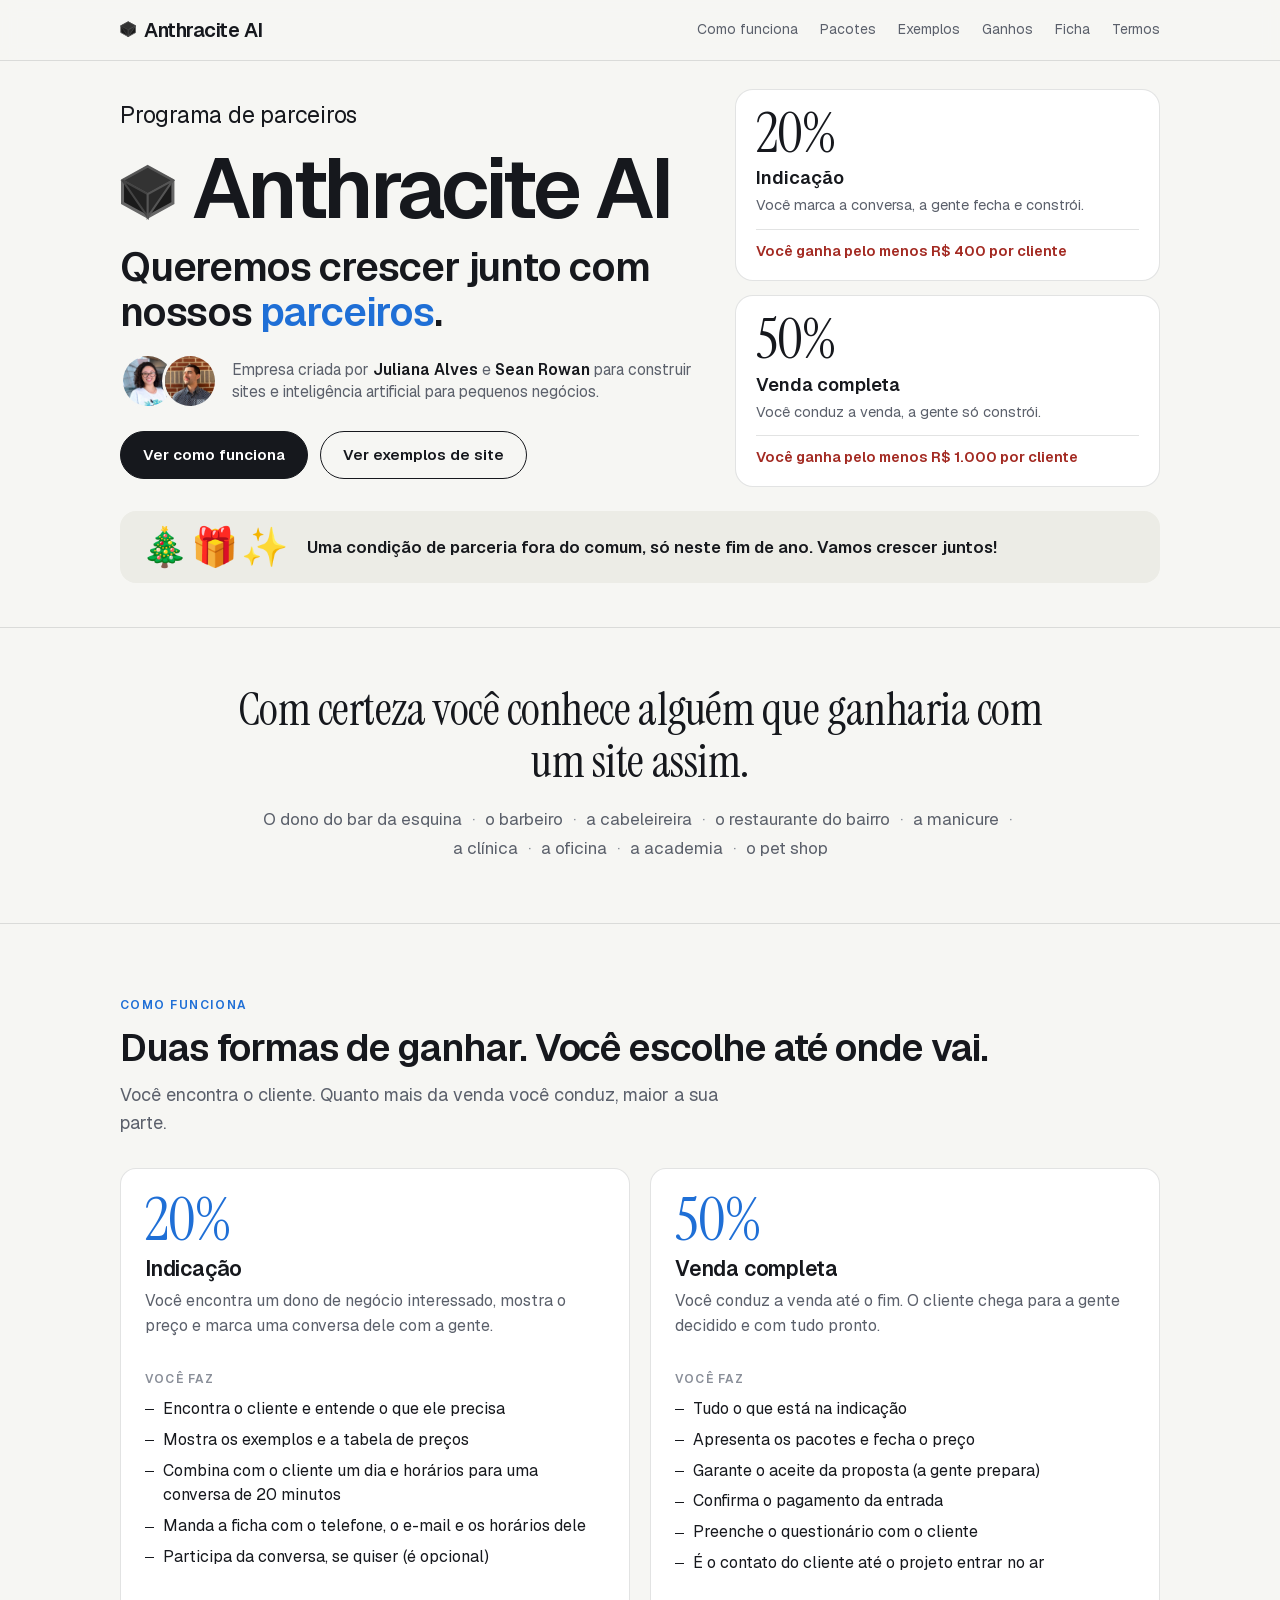
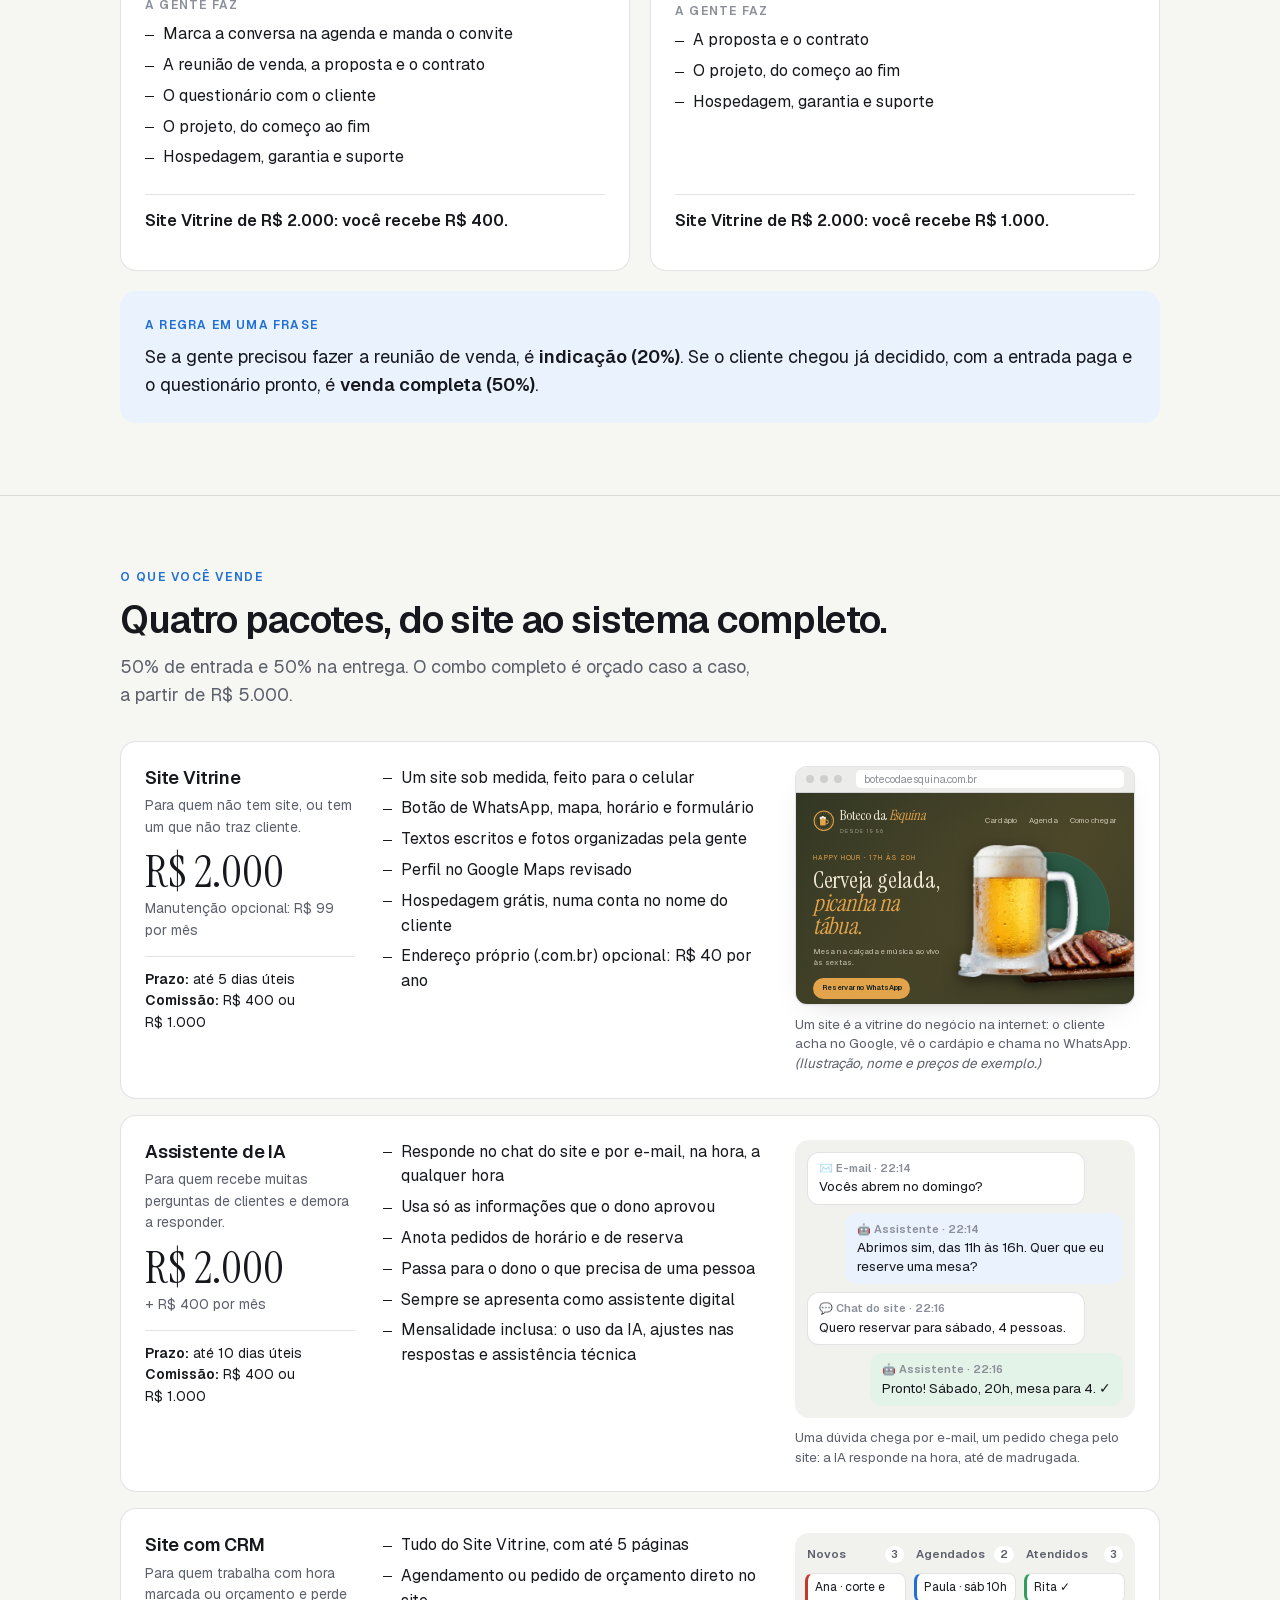
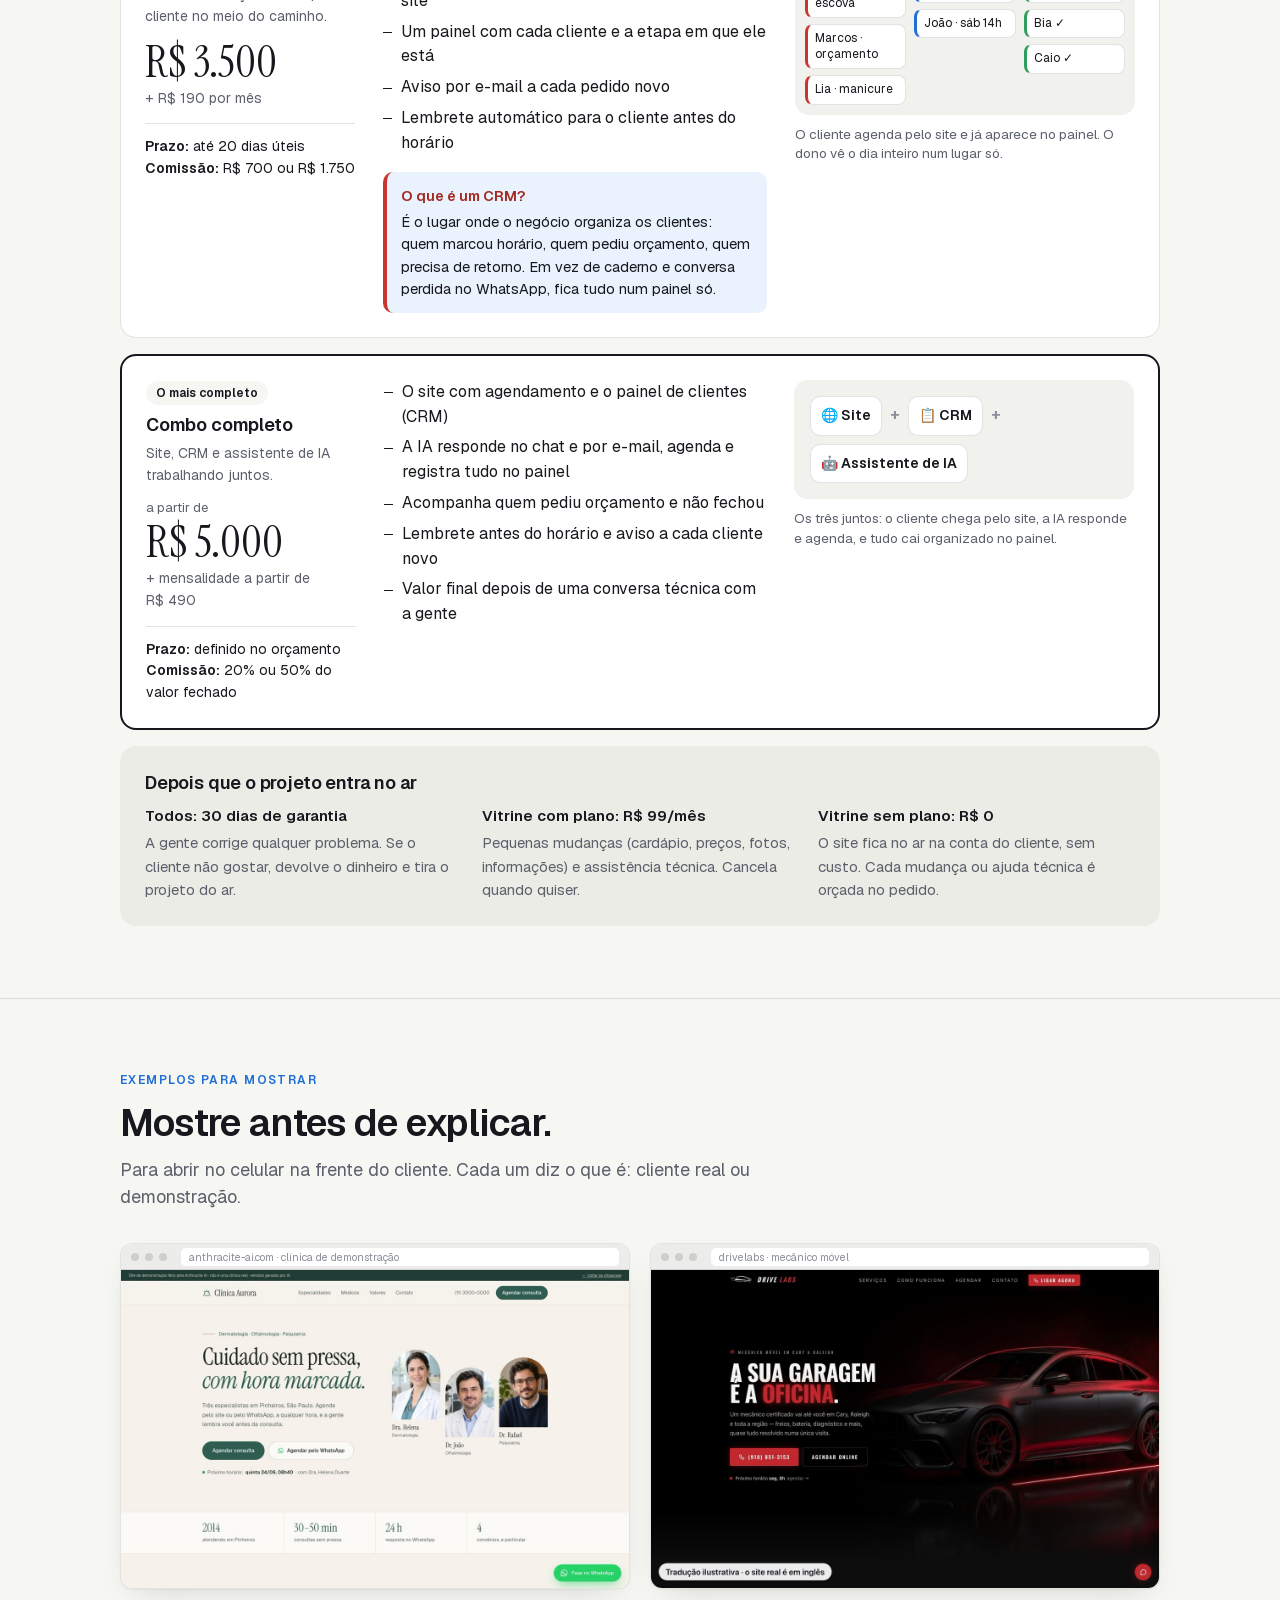
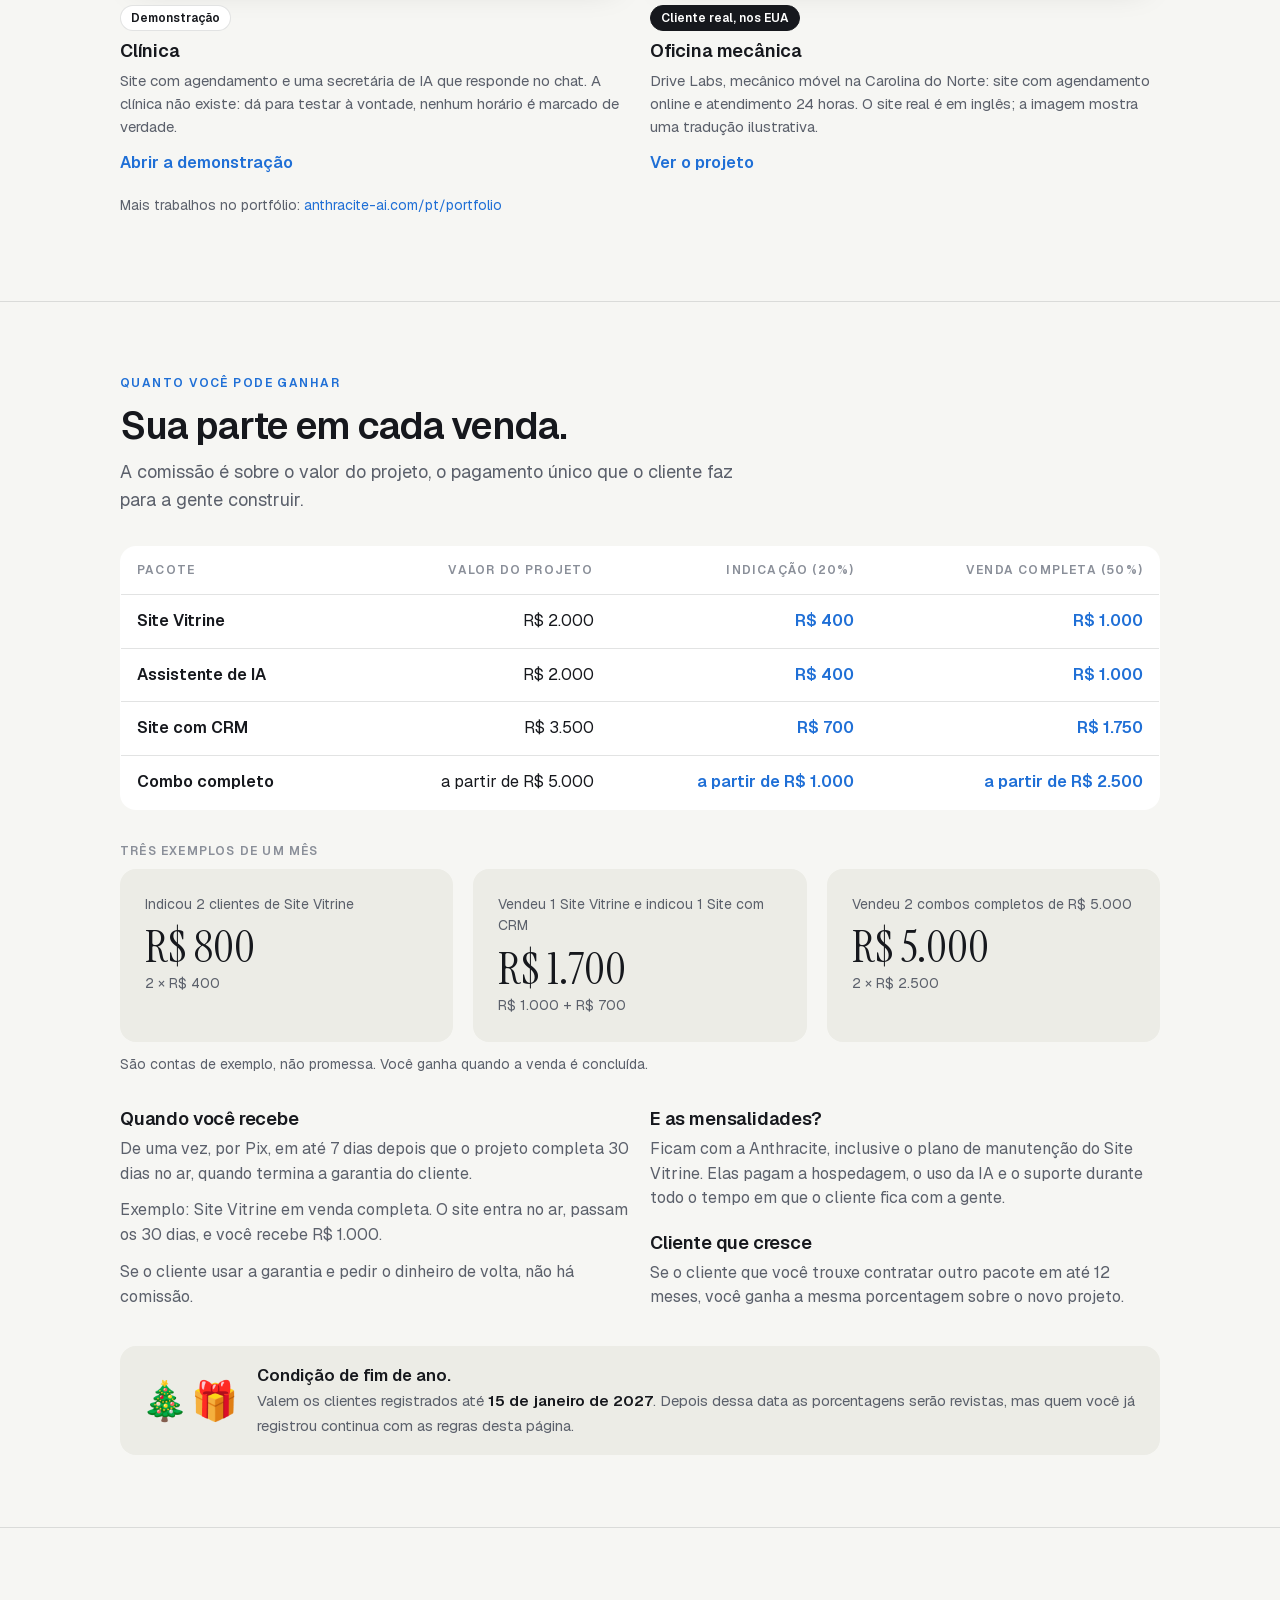
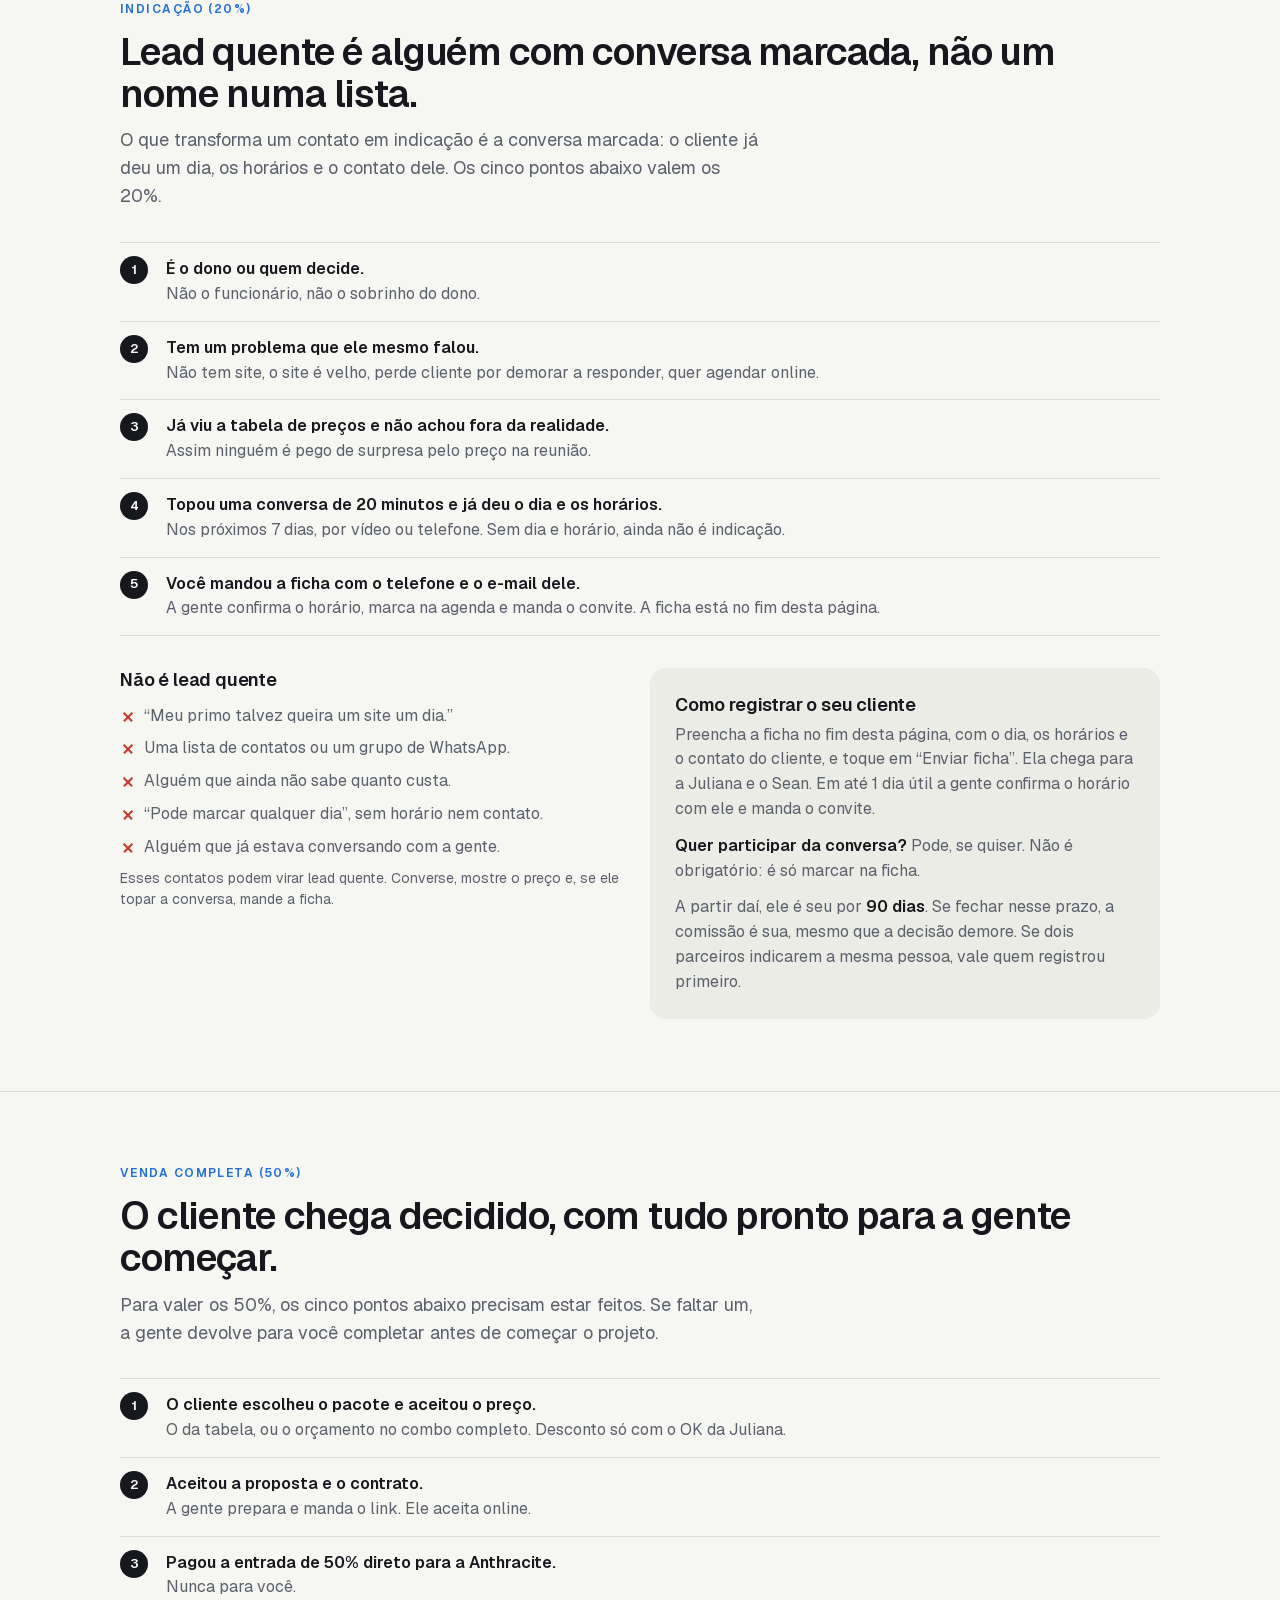
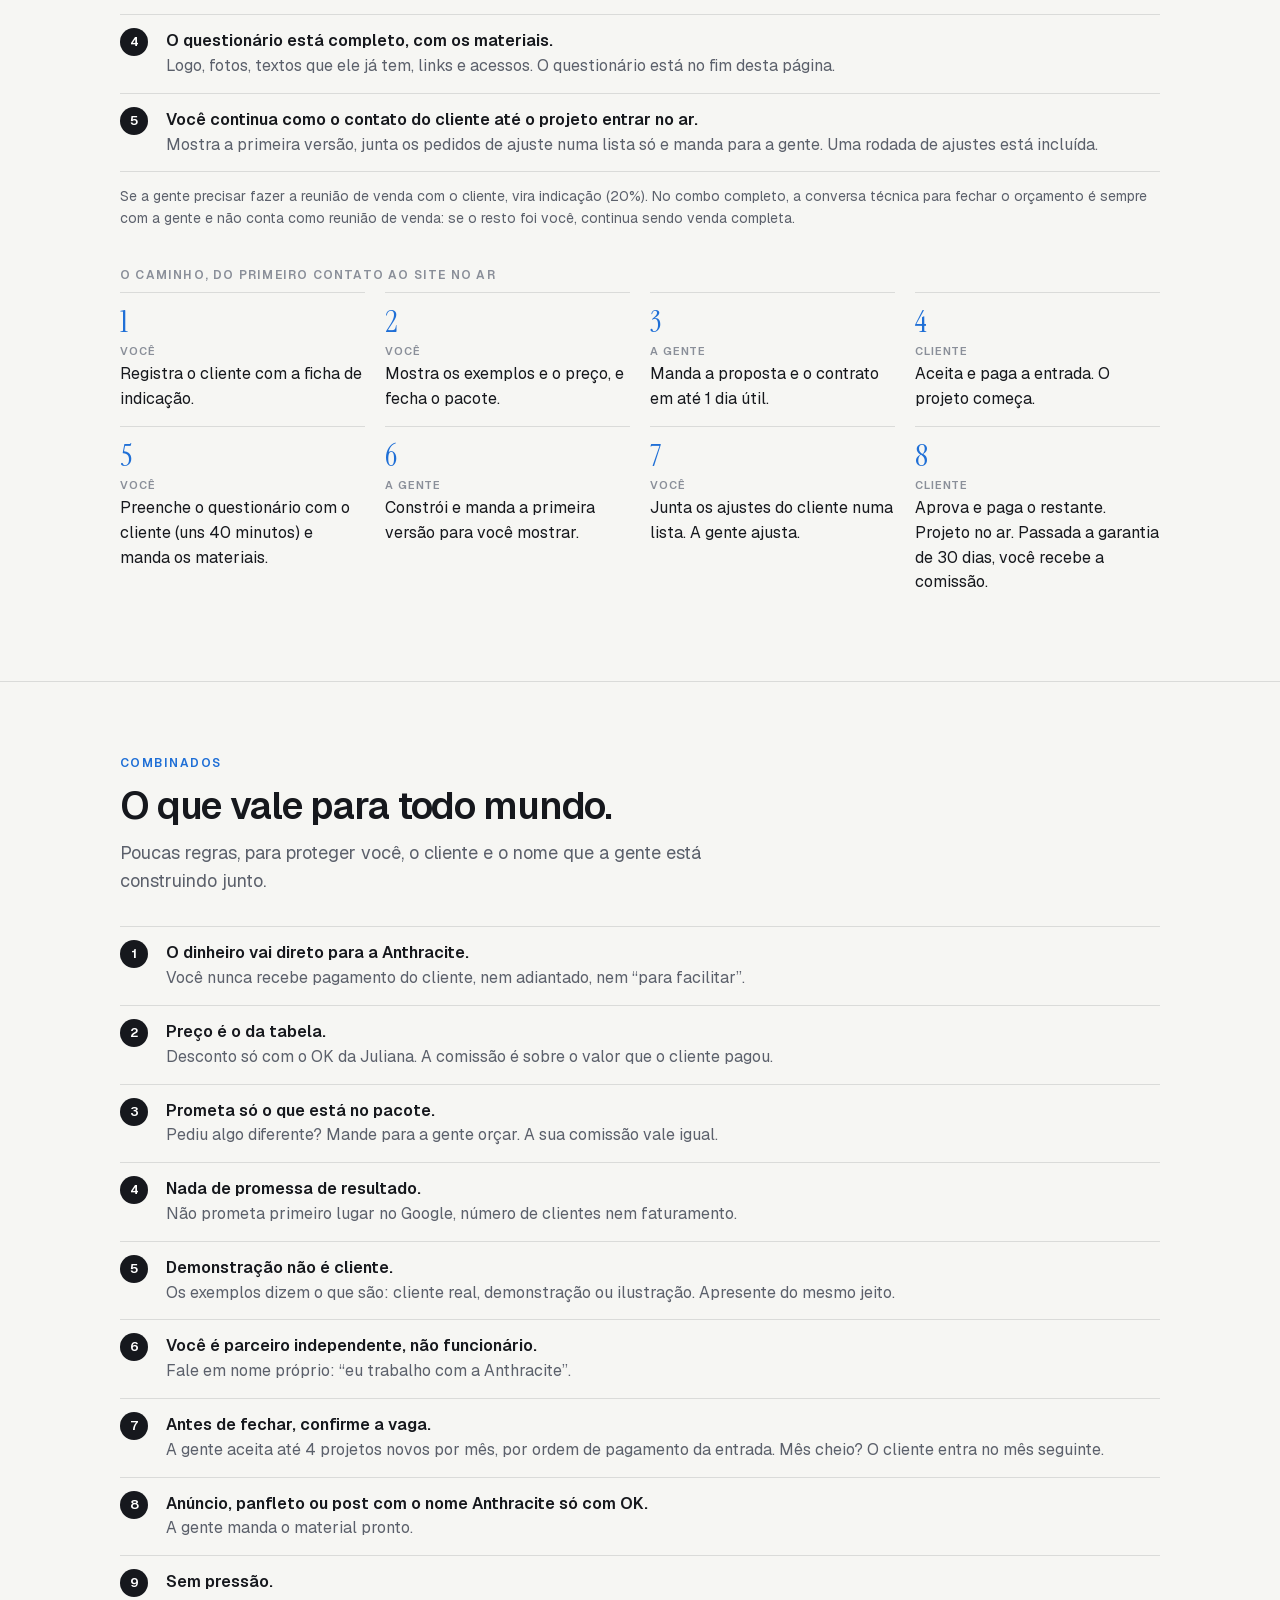
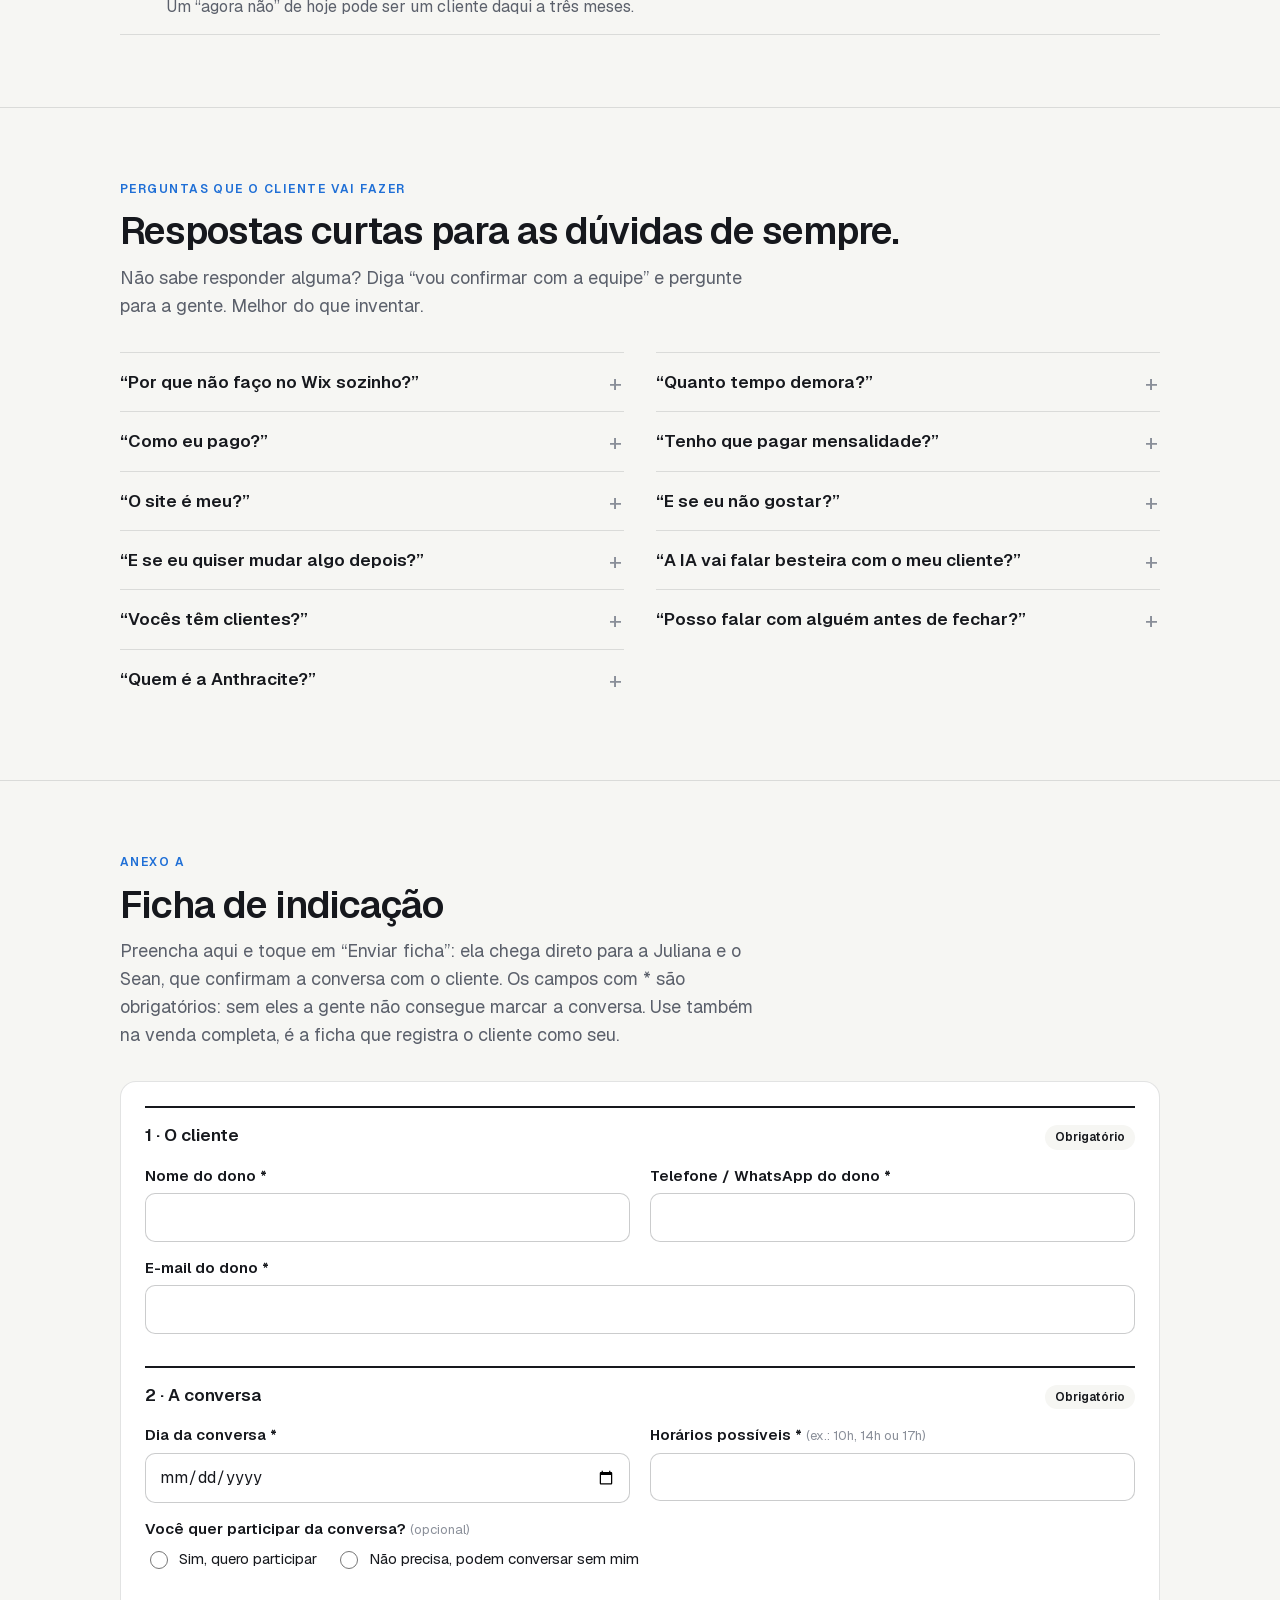
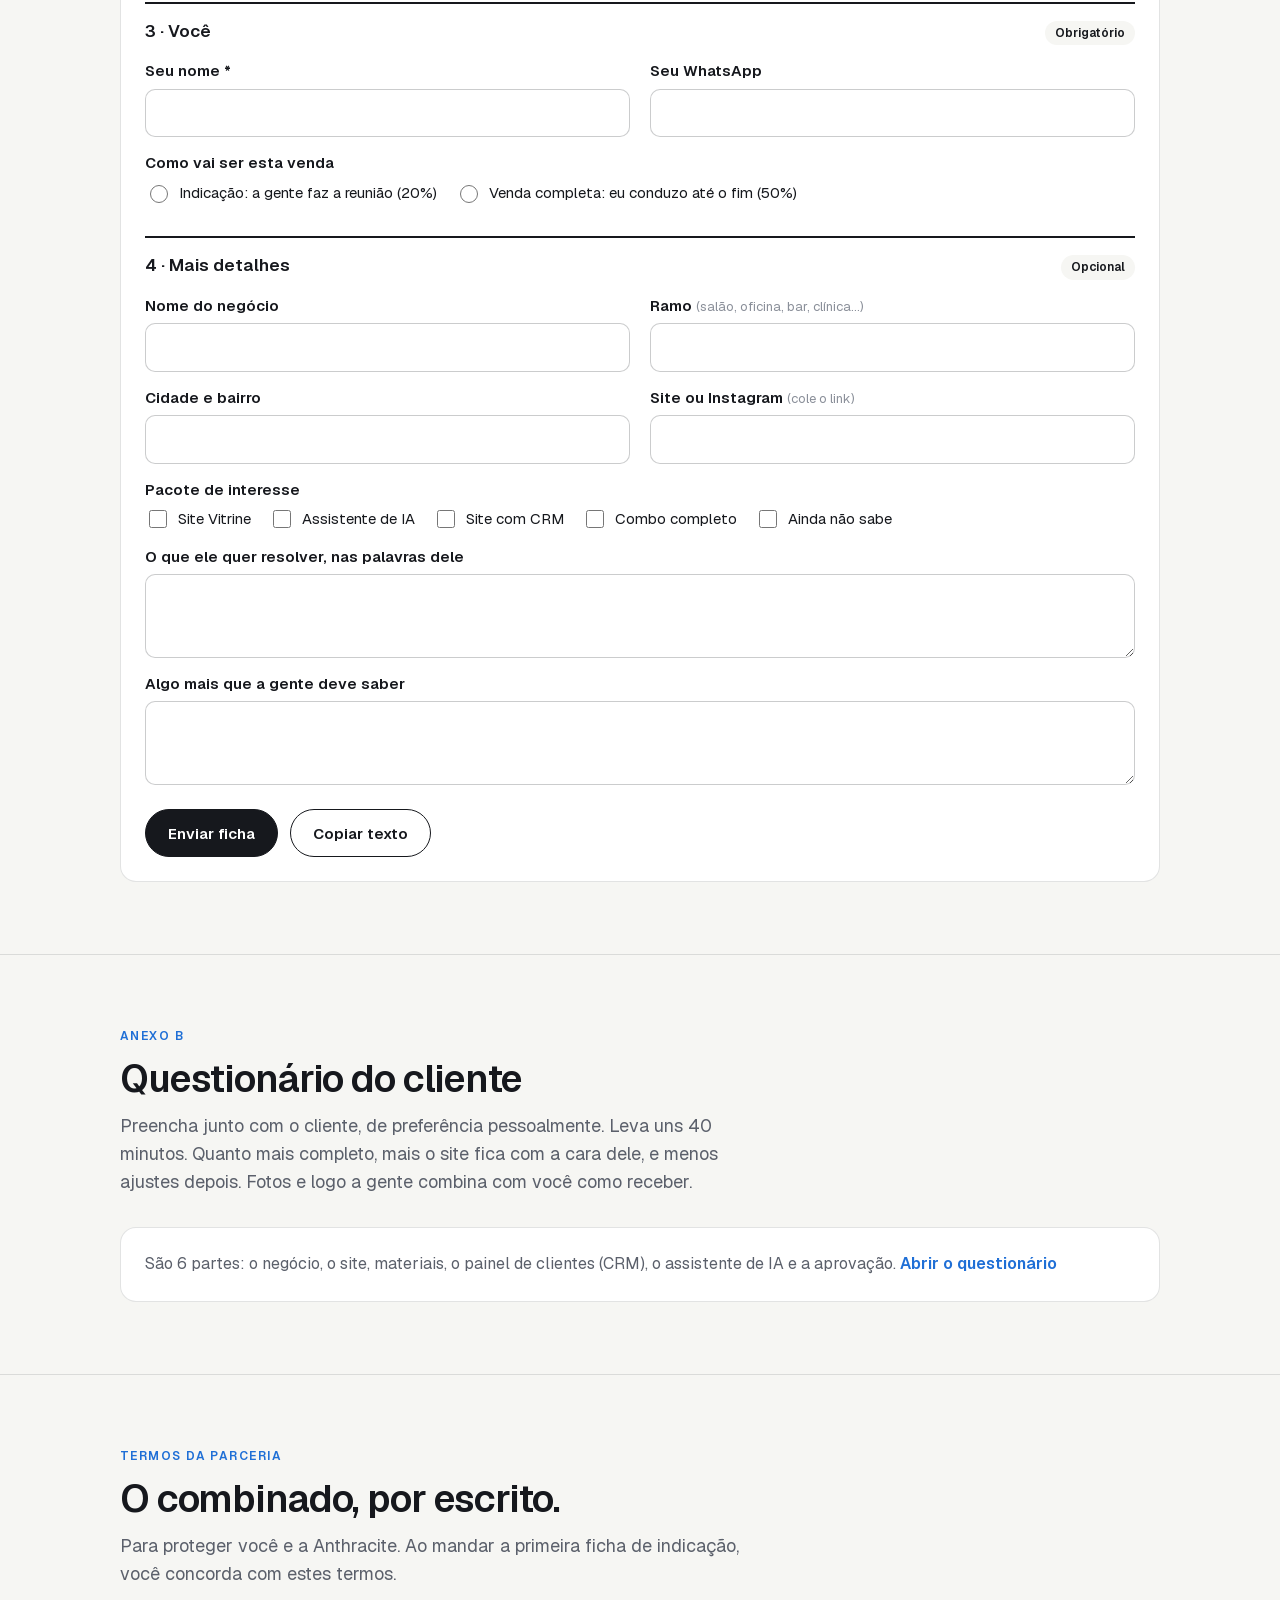
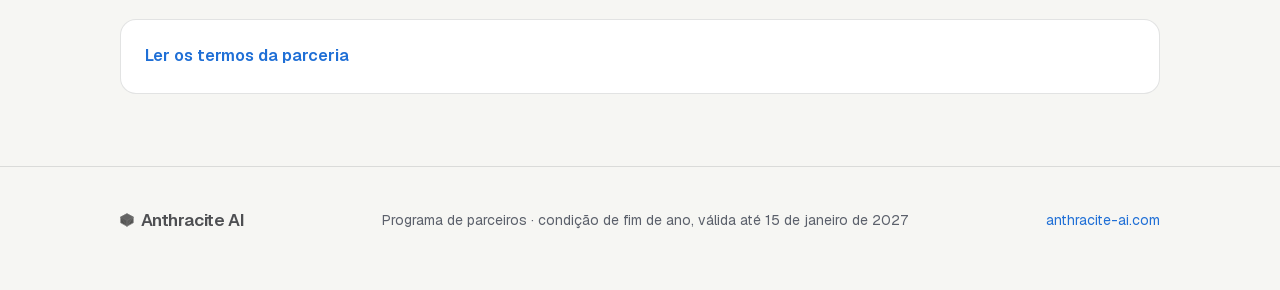
==== commit 0eb7a29b: "Ficha com envio direto e campos obrigatórios" ====
--- a/index.html
+++ b/index.html
@@ -9,7 +9,7 @@
 <meta property="og:title" content="Programa de parceiros da Anthracite AI">
 <meta property="og:description" content="Você apresenta, a gente constrói. 20% na indicação, 50% na venda completa.">
 <link rel="icon" href="data:image/svg+xml,%3Csvg xmlns='http://www.w3.org/2000/svg' viewBox='0 0 22 22'%3E%3Cpolygon points='11,1 21,6.5 21,15.5 11,21 1,15.5 1,6.5' fill='%231a1a1a'/%3E%3Cpolygon points='11,1 21,6.5 11,12 1,6.5' fill='%23333'/%3E%3C/svg%3E">
-<link rel="stylesheet" href="assets/site.css?v=13">
+<link rel="stylesheet" href="assets/site.css?v=14">
 </head>
 <body>
 
@@ -405,7 +405,7 @@
       </div>
       <div class="card soft">
         <h3>Como registrar o seu cliente</h3>
-        <p class="muted">Preencha a ficha no fim desta página, com o dia, os horários e o contato do cliente, e mande para a Juliana. Em até 1 dia útil a gente confirma o horário com ele e manda o convite.</p>
+        <p class="muted">Preencha a ficha no fim desta página, com o dia, os horários e o contato do cliente, e toque em “Enviar ficha”. Ela chega para a Juliana e o Sean. Em até 1 dia útil a gente confirma o horário com ele e manda o convite.</p>
         <p class="muted"><strong style="color:var(--coal)">Quer participar da conversa?</strong> Pode, se quiser. Não é obrigatório: é só marcar na ficha.</p>
         <p class="muted" style="margin:0">A partir daí, ele é seu por <strong style="color:var(--coal)">90 dias</strong>. Se fechar nesse prazo, a comissão é sua, mesmo que a decisão demore. Se dois parceiros indicarem a mesma pessoa, vale quem registrou primeiro.</p>
       </div>
@@ -490,17 +490,17 @@
   <div class="wrap">
     <p class="eyebrow">Anexo A</p>
     <h2>Ficha de indicação</h2>
-    <p class="lead">Preencha aqui e toque em “Enviar pelo WhatsApp”: a mensagem sai pronta para a Juliana. Os campos com * são obrigatórios: sem eles a gente não consegue marcar a conversa. Use também na venda completa, é a ficha que registra o cliente como seu.</p>
-
-    <form class="card" data-title="Ficha de indicação · Anthracite AI" onsubmit="return false">
+    <p class="lead">Preencha aqui e toque em “Enviar ficha”: ela chega direto para a Juliana e o Sean, que confirmam a conversa com o cliente. Os campos com * são obrigatórios: sem eles a gente não consegue marcar a conversa. Use também na venda completa, é a ficha que registra o cliente como seu.</p>
+
+    <form class="card" data-kind="referral" data-title="Ficha de indicação · Anthracite AI" onsubmit="return false">
       <div class="fields">
         <div class="formsec"><span>1 · O cliente</span><span class="pill">Obrigatório</span></div>
-        <label class="f"><span>Nome do dono *</span><input type="text" name="Dono" data-req autocomplete="off"></label>
-        <label class="f"><span>Telefone / WhatsApp do dono *</span><input type="tel" name="Telefone do dono" data-req autocomplete="off"></label>
-        <label class="f full"><span>E-mail do dono *</span><input type="email" name="E-mail do dono" data-req autocomplete="off"></label>
+        <label class="f"><span>Nome do dono *</span><input type="text" name="Dono" data-k="client_name" data-req autocomplete="off"></label>
+        <label class="f"><span>Telefone / WhatsApp do dono *</span><input type="tel" name="Telefone do dono" data-k="client_phone" data-req autocomplete="off"></label>
+        <label class="f full"><span>E-mail do dono *</span><input type="email" name="E-mail do dono" data-k="client_email" data-req autocomplete="off"></label>
         <div class="formsec"><span>2 · A conversa</span><span class="pill">Obrigatório</span></div>
-        <label class="f"><span>Dia da conversa *</span><input type="date" name="Dia da conversa" data-req></label>
-        <label class="f"><span>Horários possíveis * <small>(ex.: 10h, 14h ou 17h)</small></span><input type="text" name="Horários possíveis" data-req></label>
+        <label class="f"><span>Dia da conversa *</span><input type="date" name="Dia da conversa" data-k="call_day" data-req></label>
+        <label class="f"><span>Horários possíveis * <small>(ex.: 10h, 14h ou 17h)</small></span><input type="text" name="Horários possíveis" data-k="call_times" data-req></label>
         <div class="f full"><span>Você quer participar da conversa? <small>(opcional)</small></span>
           <div class="opts" data-name="Parceiro na conversa">
             <label><input type="radio" name="participa" value="Sim, quero participar">Sim, quero participar</label>
@@ -508,8 +508,8 @@
           </div>
         </div>
         <div class="formsec"><span>3 · Você</span><span class="pill">Obrigatório</span></div>
-        <label class="f"><span>Seu nome *</span><input type="text" name="Parceiro" data-req autocomplete="name"></label>
-        <label class="f"><span>Seu WhatsApp</span><input type="tel" name="WhatsApp do parceiro" autocomplete="tel"></label>
+        <label class="f"><span>Seu nome *</span><input type="text" name="Parceiro" data-k="partner_name" data-req autocomplete="name"></label>
+        <label class="f"><span>Seu WhatsApp</span><input type="tel" name="WhatsApp do parceiro" data-k="partner_phone" autocomplete="tel"></label>
         <div class="f full"><span>Como vai ser esta venda</span>
           <div class="opts" data-name="Tipo">
             <label><input type="radio" name="tipo" value="Indicação: a gente faz a reunião (20%)">Indicação: a gente faz a reunião (20%)</label>
@@ -533,8 +533,9 @@
         <label class="f full"><span>O que ele quer resolver, nas palavras dele</span><textarea name="O que quer resolver"></textarea></label>
         <label class="f full"><span>Algo mais que a gente deve saber</span><textarea name="Observações"></textarea></label>
       </div>
+      <input type="text" name="company_url" class="hp" tabindex="-1" autocomplete="off" aria-hidden="true">
       <div class="send">
-        <button type="button" class="btn wa" data-send>Enviar pelo WhatsApp</button>
+        <button type="button" class="btn dark" data-send>Enviar ficha</button>
         <button type="button" class="btn light" data-copy>Copiar texto</button>
         <span class="hint" data-status></span>
       </div>
@@ -547,11 +548,11 @@
   <div class="wrap">
     <p class="eyebrow">Anexo B</p>
     <h2>Questionário do cliente</h2>
-    <p class="lead">Preencha junto com o cliente, de preferência pessoalmente. Leva uns 40 minutos. Quanto mais completo, mais o site fica com a cara dele, e menos ajustes depois. Fotos e logo você manda separado, no mesmo WhatsApp.</p>
+    <p class="lead">Preencha junto com o cliente, de preferência pessoalmente. Leva uns 40 minutos. Quanto mais completo, mais o site fica com a cara dele, e menos ajustes depois. Fotos e logo a gente combina com você como receber.</p>
 
     <details class="card form-card">
       <summary><span class="muted">São 6 partes: o negócio, o site, materiais, o painel de clientes (CRM), o assistente de IA e a aprovação.</span> <span class="open">Abrir o questionário</span></summary>
-      <form data-title="Questionário do cliente · Anthracite AI" onsubmit="return false">
+      <form data-kind="questionnaire" data-title="Questionário do cliente · Anthracite AI" onsubmit="return false">
         <div class="fields">
           <div class="formsec"><span>1 · O negócio</span><span class="pill">Todos os pacotes</span></div>
           <label class="f"><span>Nome do negócio, como deve aparecer no site</span><input type="text" name="Nome no site"></label>
@@ -612,8 +613,9 @@
           <label class="f"><span>Quem aprova o projeto? Nome e WhatsApp</span><input type="text" name="Quem aprova"></label>
           <label class="f"><span>Alguma data importante? <small>(inauguração, campanha)</small></span><input type="text" name="Data importante"></label>
         </div>
-        <div class="send">
-          <button type="button" class="btn wa" data-send>Enviar pelo WhatsApp</button>
+        <input type="text" name="company_url" class="hp" tabindex="-1" autocomplete="off" aria-hidden="true">
+      <div class="send">
+          <button type="button" class="btn dark" data-send>Enviar questionário</button>
           <button type="button" class="btn light" data-copy>Copiar texto</button>
           <span class="hint" data-status></span>
         </div>
@@ -664,6 +666,6 @@
   </div>
 </footer>
 
-<script src="assets/forms.js?v=12"></script>
+<script src="assets/forms.js?v=14"></script>
 </body>
 </html>
--- a/assets/site.css
+++ b/assets/site.css
@@ -312,3 +312,7 @@
   .steps .step { padding: 12px 0; }
   .ex .frame { border-radius: 10px; }
 }
+
+.hp { position: absolute; left: -9999px; width: 1px; height: 1px; opacity: 0; }
+.send .hint.ok { color: #1f7a45; font-weight: 600; }
+.btn[disabled] { opacity: .6; cursor: wait; }
